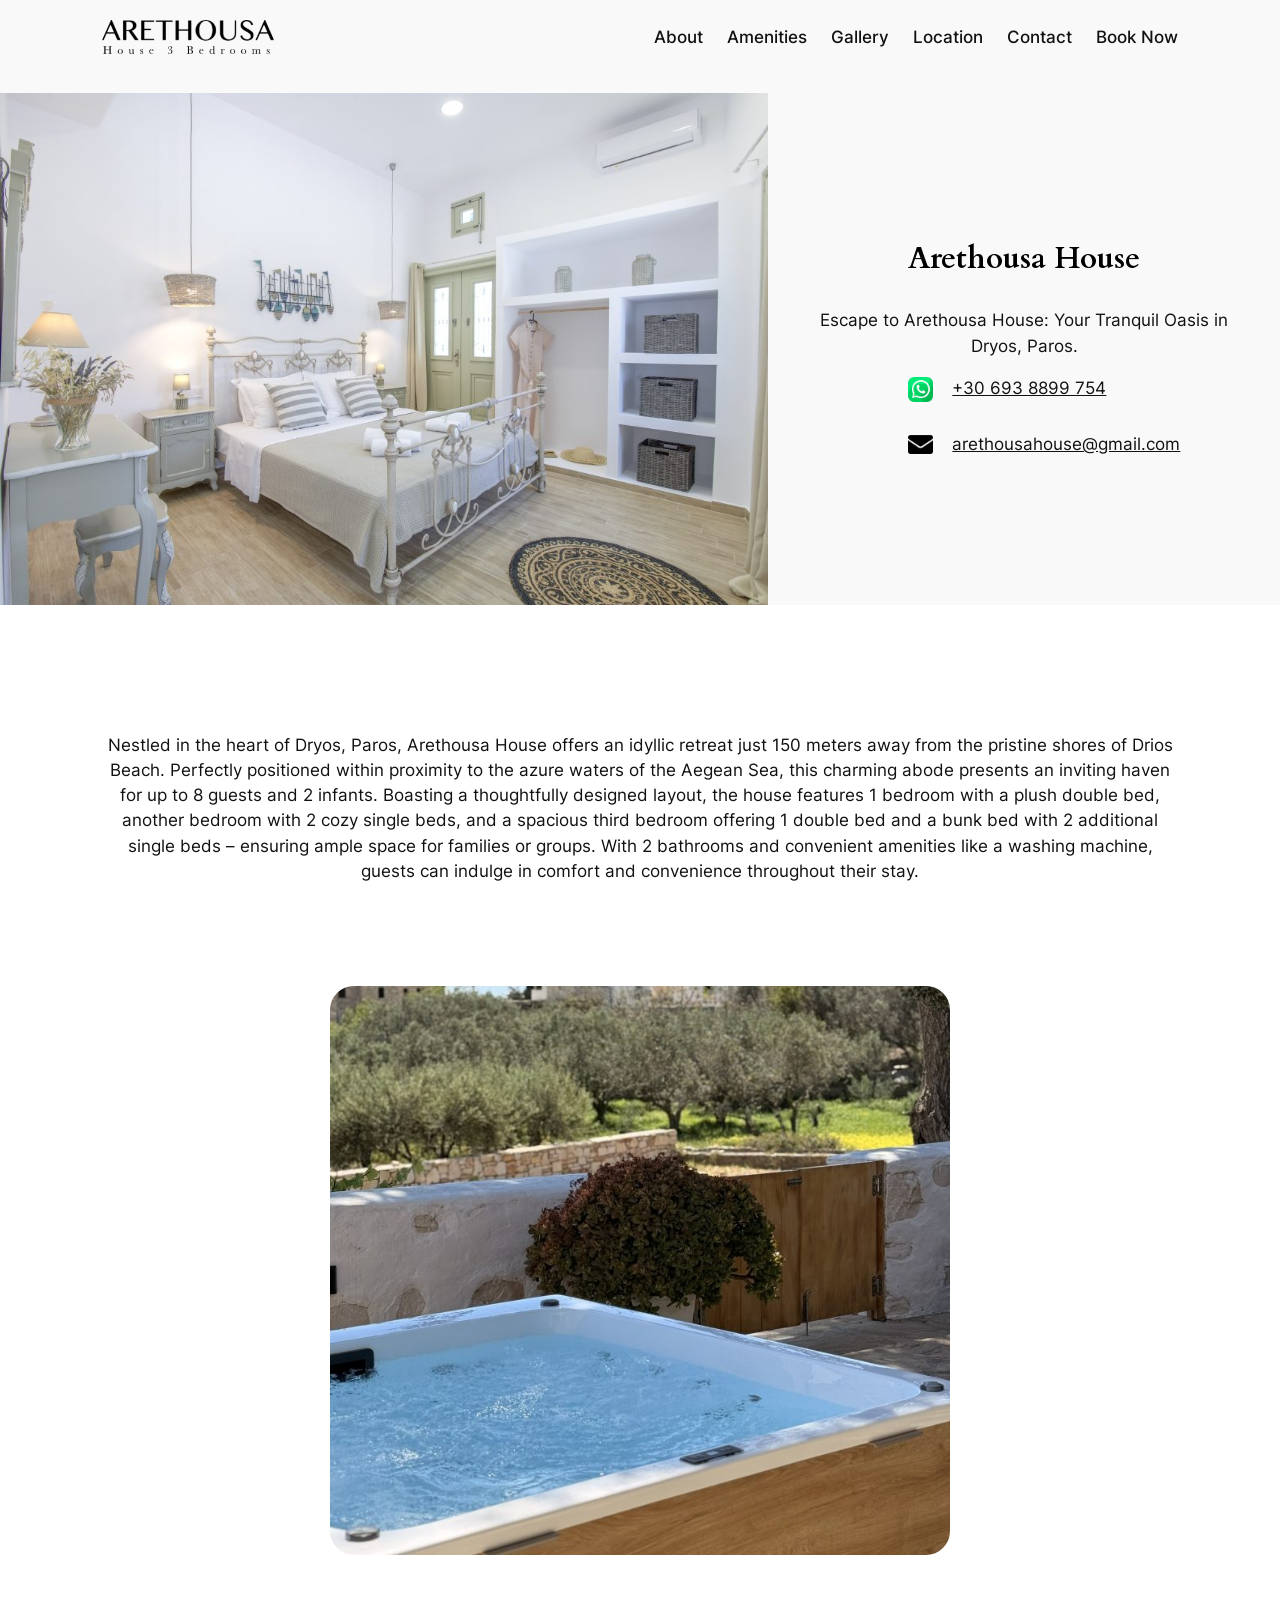
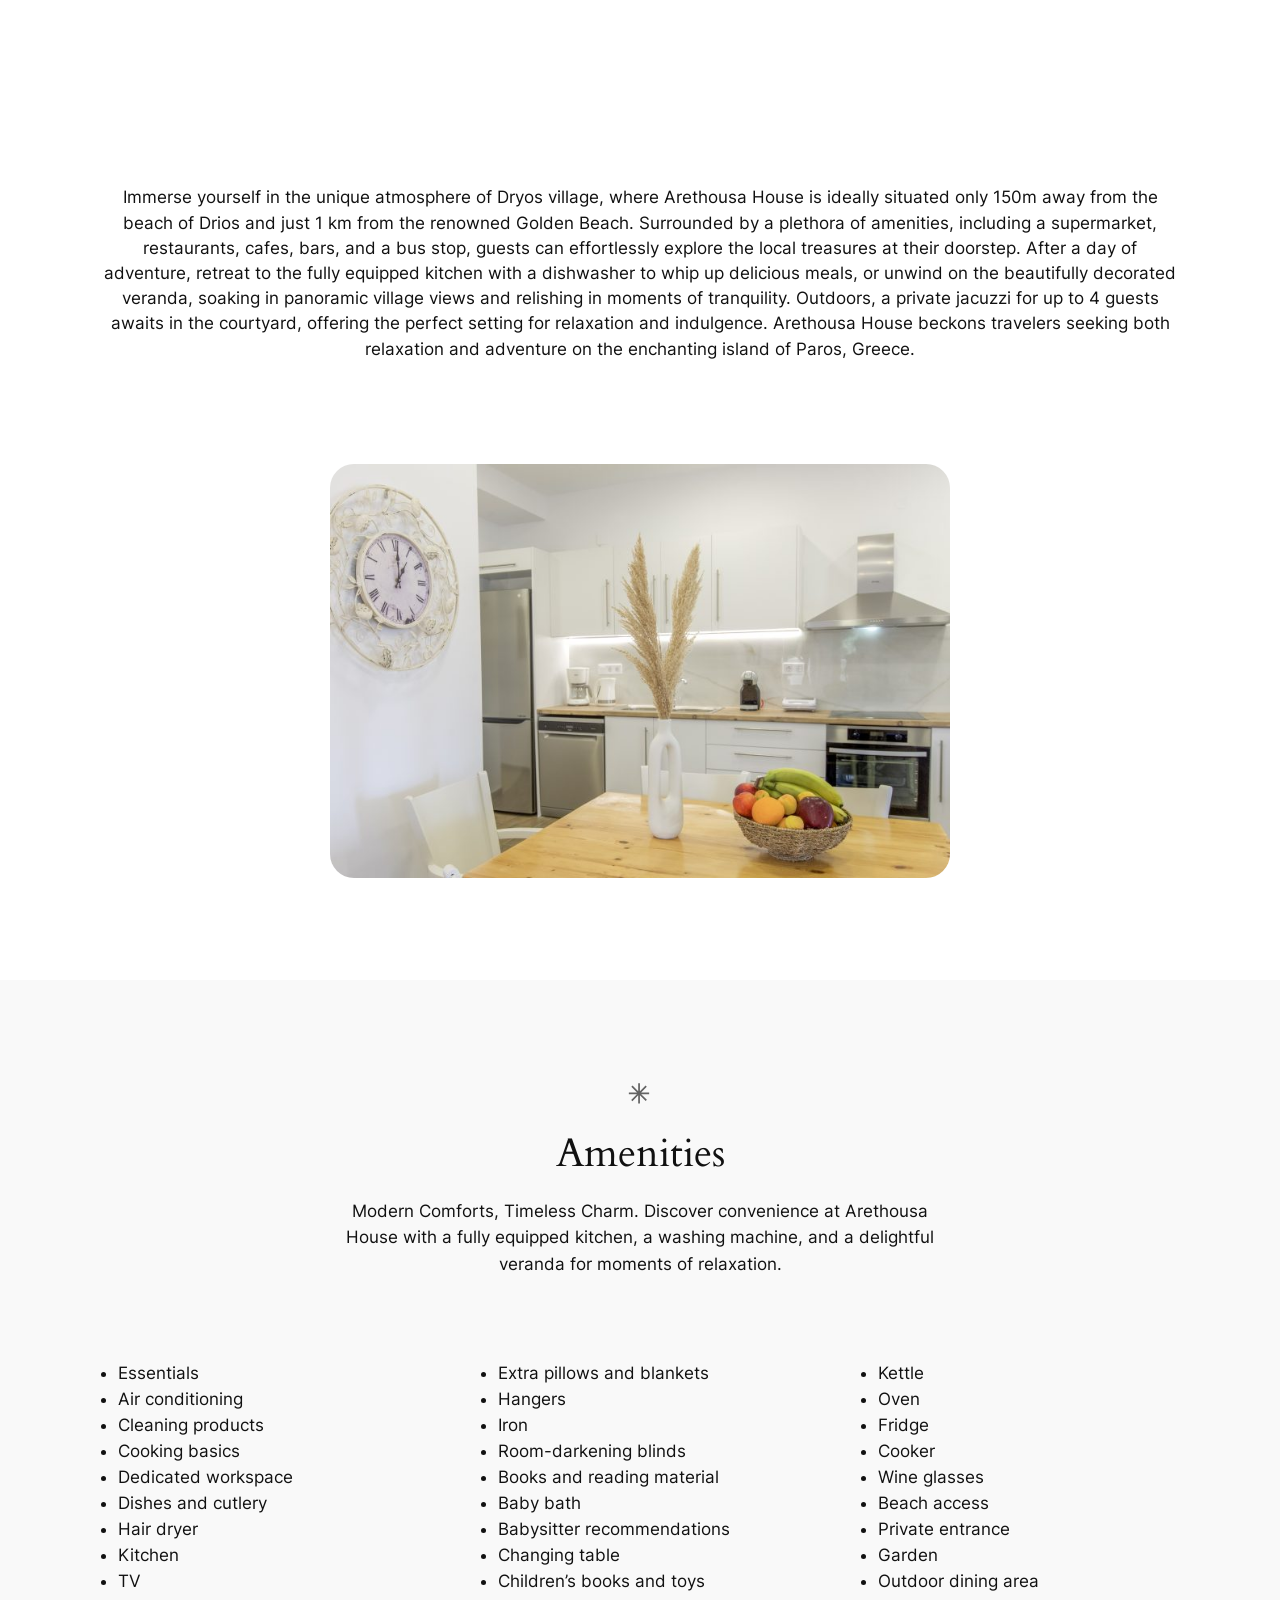
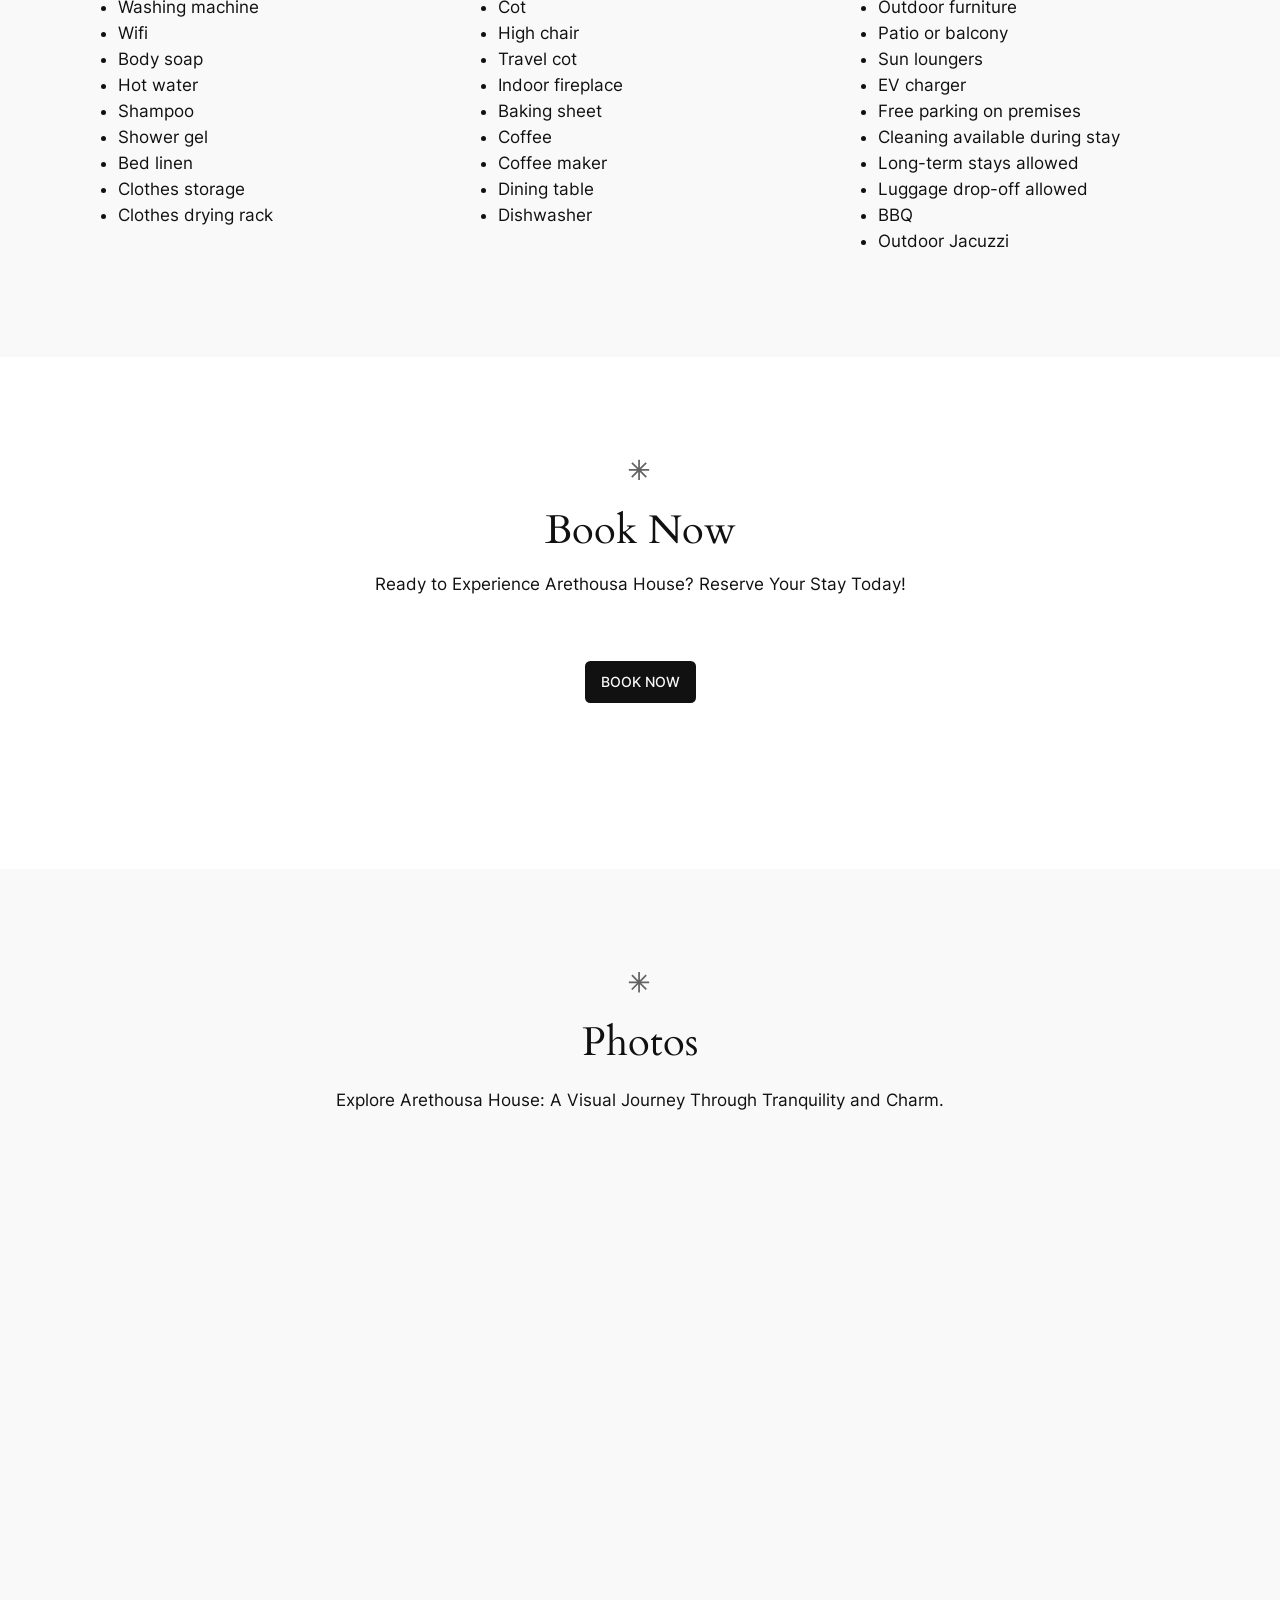
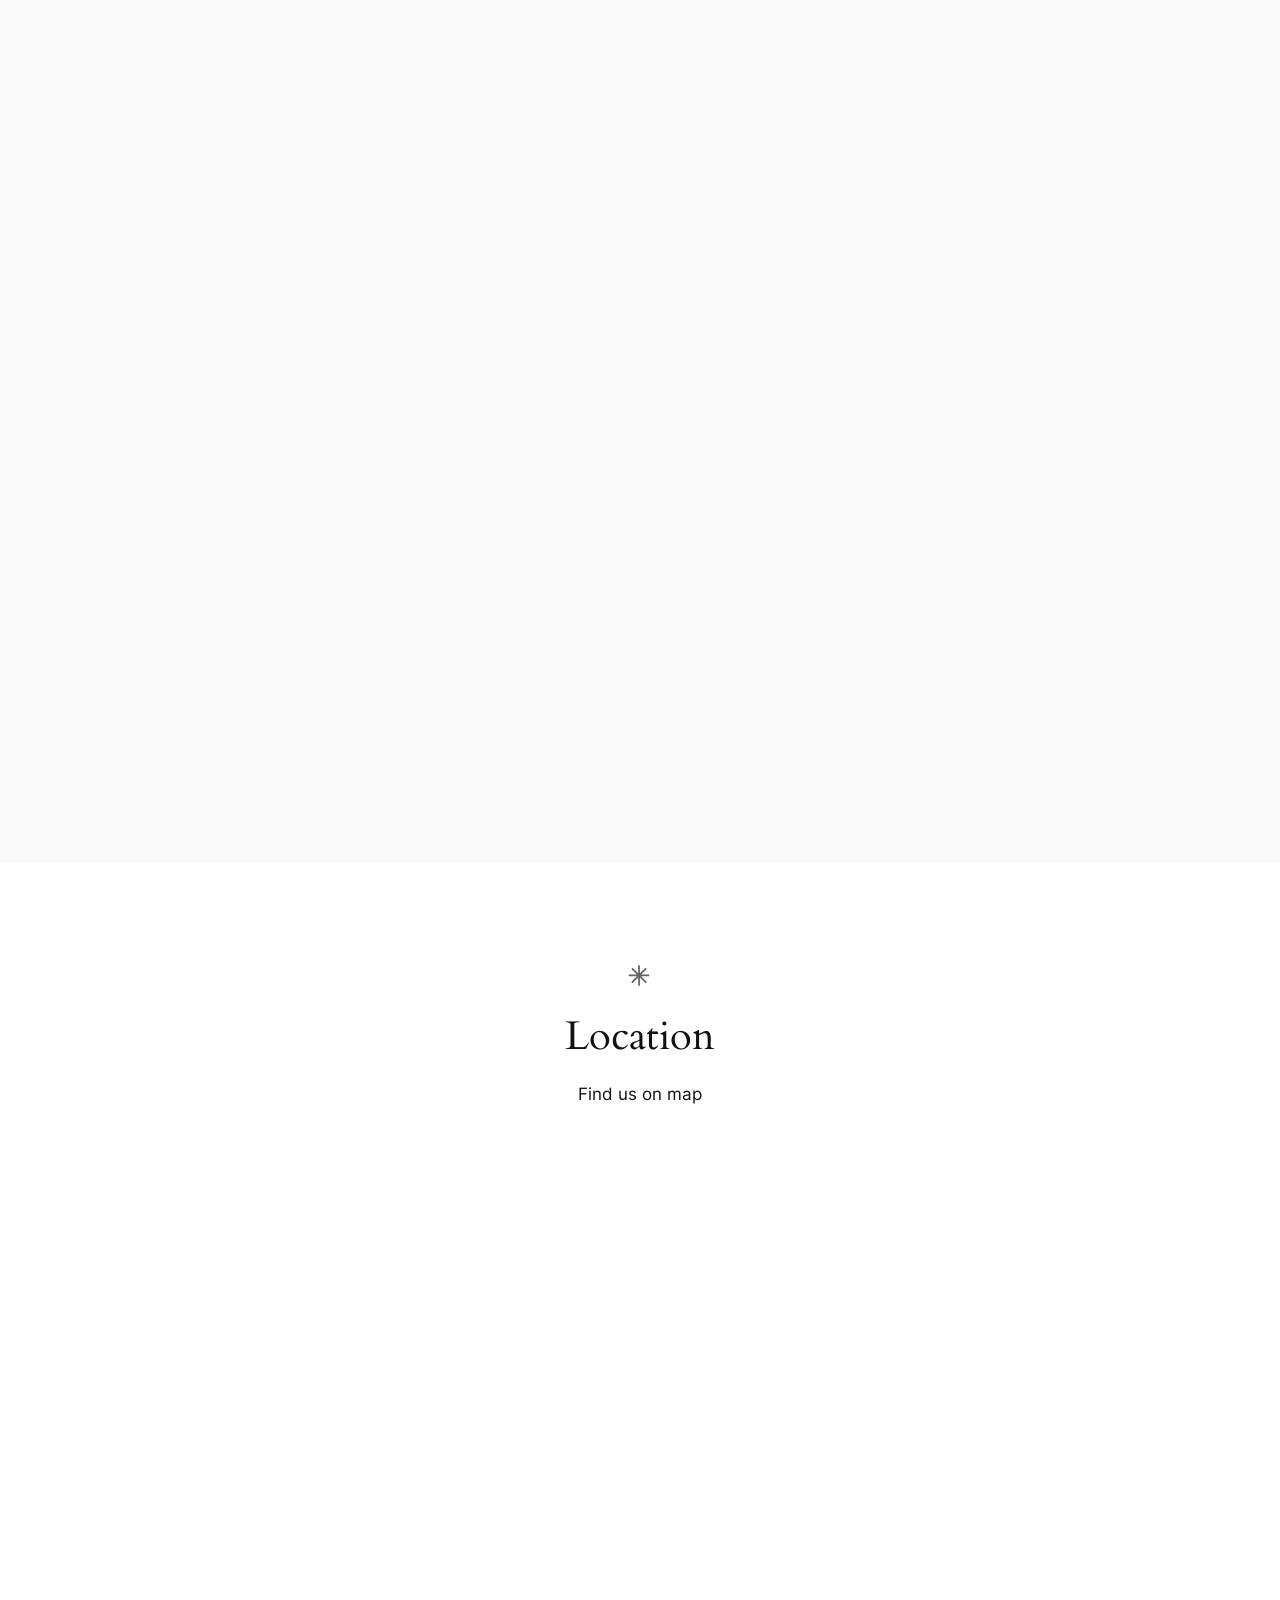
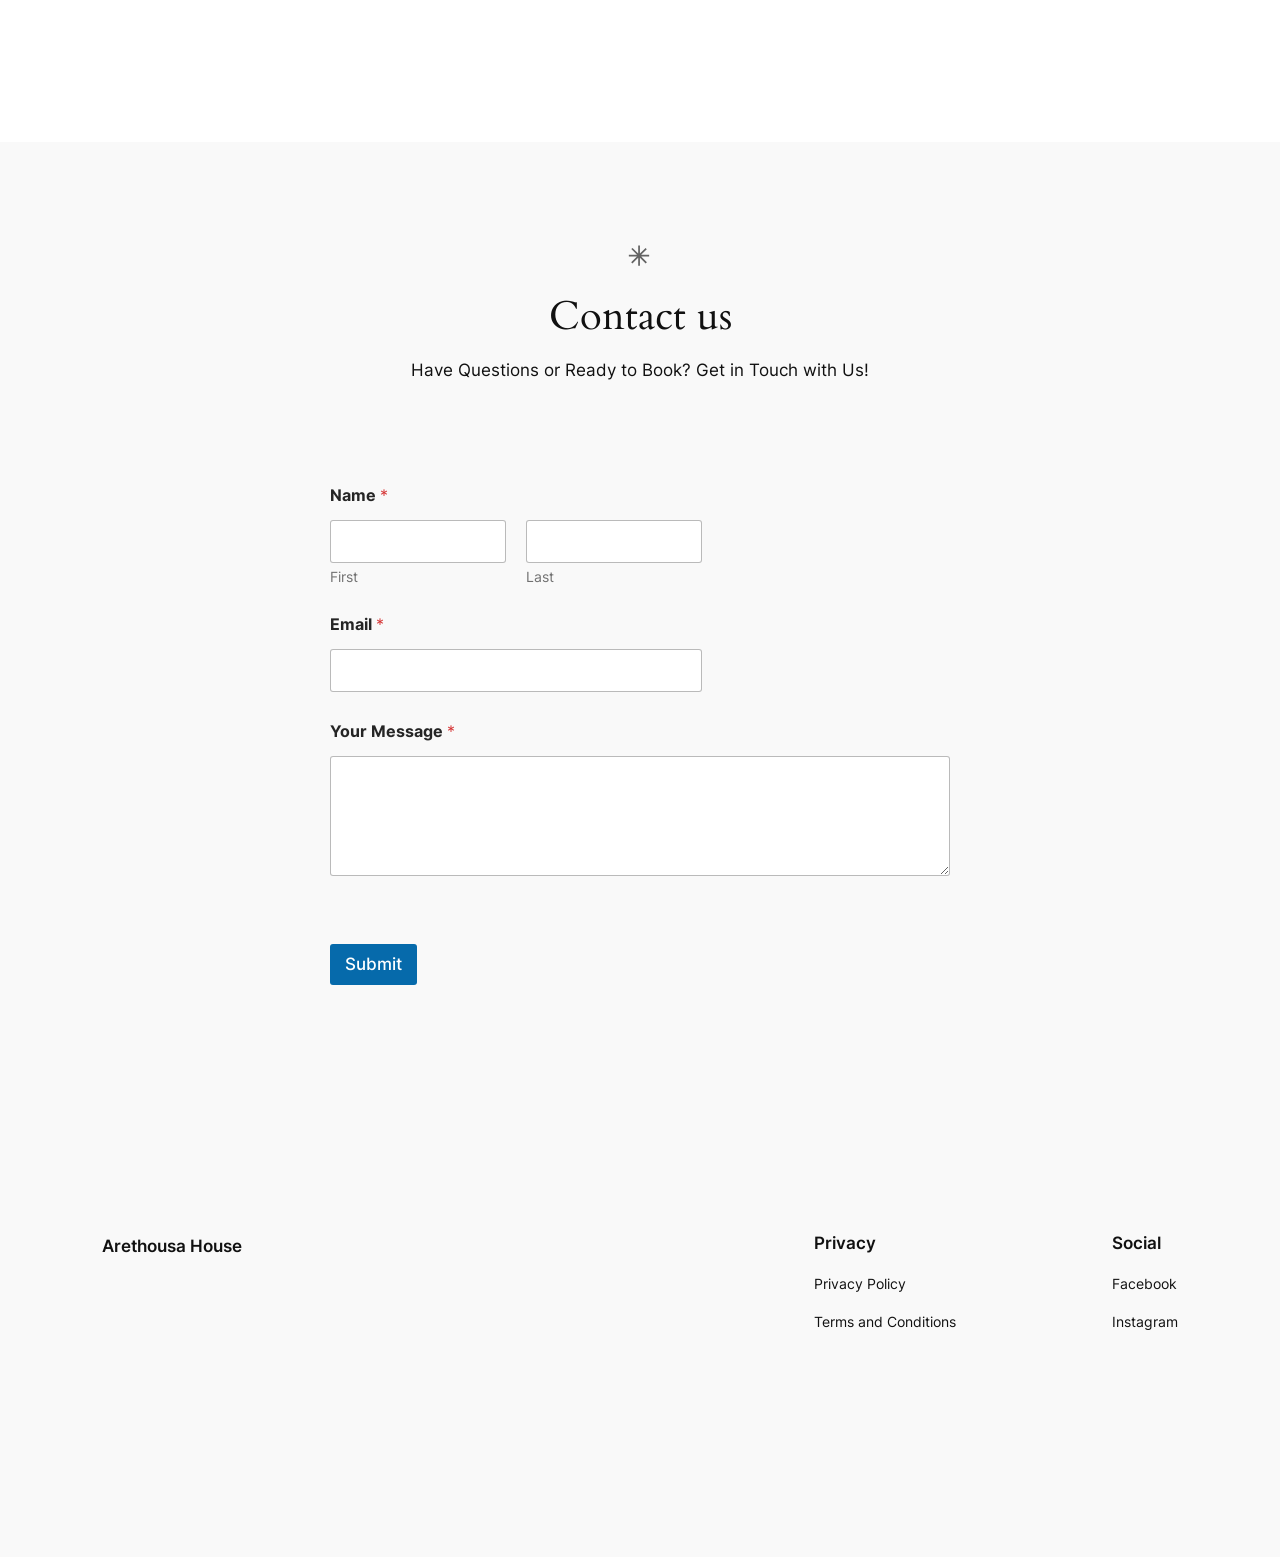
==== index.html @ 92168086 "ok" ====
<!DOCTYPE html>
<html lang="en-US">
<head>
	<meta charset="UTF-8" />
	<meta name="viewport" content="width=device-width, initial-scale=1" />
<meta name='robots' content='max-image-preview:large' />
<title>Arethousa House</title>
<link rel='dns-prefetch' href='https://maps.google.com' />
<style id="wp-img-auto-sizes-contain-inline-css">img:is([sizes=auto i],[sizes^="auto," i]){contain-intrinsic-size:3000px 1500px}

</style>
<link rel='stylesheet' id='twb-open-sans-css' href='https://fonts.googleapis.com/css?family=Open+Sans:300,400,500,600,700,800&amp;display=swap' media='all' />
<link rel='stylesheet' id='twbbwg-global-css' href='wp-content/plugins/photo-gallery/booster/assets/css/global.css' media='all' />
<style id="wp-block-site-logo-inline-css">.wp-block-site-logo{box-sizing:border-box;line-height:0}.wp-block-site-logo a{display:inline-block;line-height:0}.wp-block-site-logo.is-default-size img{height:auto;width:120px}.wp-block-site-logo img{height:auto;max-width:100%}.wp-block-site-logo a,.wp-block-site-logo img{border-radius:inherit}.wp-block-site-logo.aligncenter{margin-left:auto;margin-right:auto;text-align:center}:root :where(.wp-block-site-logo.is-style-rounded){border-radius:9999px}

</style>
<style id="wp-block-group-inline-css">.wp-block-group{box-sizing:border-box}:where(.wp-block-group.wp-block-group-is-layout-constrained){position:relative}

</style>
<style id="wp-block-navigation-link-inline-css">.wp-block-navigation .wp-block-navigation-item__label{overflow-wrap:break-word}.wp-block-navigation .wp-block-navigation-item__description{display:none}.link-ui-tools{outline:1px solid #f0f0f0;padding:8px}.link-ui-block-inserter{padding-top:8px}.link-ui-block-inserter__back{margin-left:8px;text-transform:uppercase}

				.is-style-arrow-link .wp-block-navigation-item__label:after {
					content: "\2197";
					padding-inline-start: 0.25rem;
					vertical-align: middle;
					text-decoration: none;
					display: inline-block;
				}

</style>
<link rel='stylesheet' id='wp-block-navigation-css' href='wp-includes/blocks/navigation/style.min.css' media='all' />
<style id="wp-block-post-title-inline-css">.wp-block-post-title{box-sizing:border-box;word-break:break-word}.wp-block-post-title :where(a){display:inline-block;font-family:inherit;font-size:inherit;font-style:inherit;font-weight:inherit;letter-spacing:inherit;line-height:inherit;text-decoration:inherit}

</style>
<style id="wp-block-heading-inline-css">h1:where(.wp-block-heading).has-background,h2:where(.wp-block-heading).has-background,h3:where(.wp-block-heading).has-background,h4:where(.wp-block-heading).has-background,h5:where(.wp-block-heading).has-background,h6:where(.wp-block-heading).has-background{padding:1.25em 2.375em}h1.has-text-align-left[style*=writing-mode]:where([style*=vertical-lr]),h1.has-text-align-right[style*=writing-mode]:where([style*=vertical-rl]),h2.has-text-align-left[style*=writing-mode]:where([style*=vertical-lr]),h2.has-text-align-right[style*=writing-mode]:where([style*=vertical-rl]),h3.has-text-align-left[style*=writing-mode]:where([style*=vertical-lr]),h3.has-text-align-right[style*=writing-mode]:where([style*=vertical-rl]),h4.has-text-align-left[style*=writing-mode]:where([style*=vertical-lr]),h4.has-text-align-right[style*=writing-mode]:where([style*=vertical-rl]),h5.has-text-align-left[style*=writing-mode]:where([style*=vertical-lr]),h5.has-text-align-right[style*=writing-mode]:where([style*=vertical-rl]),h6.has-text-align-left[style*=writing-mode]:where([style*=vertical-lr]),h6.has-text-align-right[style*=writing-mode]:where([style*=vertical-rl]){rotate:180deg}

				.is-style-asterisk:before {
					content: '';
					width: 1.5rem;
					height: 3rem;
					background: var(--wp--preset--color--contrast-2, currentColor);
					clip-path: path('M11.93.684v8.039l5.633-5.633 1.216 1.23-5.66 5.66h8.04v1.737H13.2l5.701 5.701-1.23 1.23-5.742-5.742V21h-1.737v-8.094l-5.77 5.77-1.23-1.217 5.743-5.742H.842V9.98h8.162l-5.701-5.7 1.23-1.231 5.66 5.66V.684h1.737Z');
					display: block;
				}

				/* Hide the asterisk if the heading has no content, to avoid using empty headings to display the asterisk only, which is an A11Y issue */
				.is-style-asterisk:empty:before {
					content: none;
				}

				.is-style-asterisk:-moz-only-whitespace:before {
					content: none;
				}

				.is-style-asterisk.has-text-align-center:before {
					margin: 0 auto;
				}

				.is-style-asterisk.has-text-align-right:before {
					margin-left: auto;
				}

				.rtl .is-style-asterisk.has-text-align-left:before {
					margin-right: auto;
				}

</style>
<style id="wp-block-paragraph-inline-css">.is-small-text{font-size:.875em}.is-regular-text{font-size:1em}.is-large-text{font-size:2.25em}.is-larger-text{font-size:3em}.has-drop-cap:not(:focus):first-letter{float:left;font-size:8.4em;font-style:normal;font-weight:100;line-height:.68;margin:.05em .1em 0 0;text-transform:uppercase}body.rtl .has-drop-cap:not(:focus):first-letter{float:none;margin-left:.1em}p.has-drop-cap.has-background{overflow:hidden}:root :where(p.has-background){padding:1.25em 2.375em}:where(p.has-text-color:not(.has-link-color)) a{color:inherit}p.has-text-align-left[style*="writing-mode:vertical-lr"],p.has-text-align-right[style*="writing-mode:vertical-rl"]{rotate:180deg}

</style>
<style id="wp-block-spacer-inline-css">.wp-block-spacer{clear:both}

</style>
<style id="wp-block-image-inline-css">.wp-block-image>a,.wp-block-image>figure>a{display:inline-block}.wp-block-image img{box-sizing:border-box;height:auto;max-width:100%;vertical-align:bottom}@media not (prefers-reduced-motion){.wp-block-image img.hide{visibility:hidden}.wp-block-image img.show{animation:show-content-image .4s}}.wp-block-image[style*=border-radius] img,.wp-block-image[style*=border-radius]>a{border-radius:inherit}.wp-block-image.has-custom-border img{box-sizing:border-box}.wp-block-image.aligncenter{text-align:center}.wp-block-image.alignfull>a,.wp-block-image.alignwide>a{width:100%}.wp-block-image.alignfull img,.wp-block-image.alignwide img{height:auto;width:100%}.wp-block-image .aligncenter,.wp-block-image .alignleft,.wp-block-image .alignright,.wp-block-image.aligncenter,.wp-block-image.alignleft,.wp-block-image.alignright{display:table}.wp-block-image .aligncenter>figcaption,.wp-block-image .alignleft>figcaption,.wp-block-image .alignright>figcaption,.wp-block-image.aligncenter>figcaption,.wp-block-image.alignleft>figcaption,.wp-block-image.alignright>figcaption{caption-side:bottom;display:table-caption}.wp-block-image .alignleft{float:left;margin:.5em 1em .5em 0}.wp-block-image .alignright{float:right;margin:.5em 0 .5em 1em}.wp-block-image .aligncenter{margin-left:auto;margin-right:auto}.wp-block-image :where(figcaption){margin-bottom:1em;margin-top:.5em}.wp-block-image.is-style-circle-mask img{border-radius:9999px}@supports ((-webkit-mask-image:none) or (mask-image:none)) or (-webkit-mask-image:none){.wp-block-image.is-style-circle-mask img{border-radius:0;-webkit-mask-image:url('data:image/svg+xml;utf8,<svg viewBox="0 0 100 100" xmlns="http://www.w3.org/2000/svg"><circle cx="50" cy="50" r="50"/></svg>');mask-image:url('data:image/svg+xml;utf8,<svg viewBox="0 0 100 100" xmlns="http://www.w3.org/2000/svg"><circle cx="50" cy="50" r="50"/></svg>');mask-mode:alpha;-webkit-mask-position:center;mask-position:center;-webkit-mask-repeat:no-repeat;mask-repeat:no-repeat;-webkit-mask-size:contain;mask-size:contain}}:root :where(.wp-block-image.is-style-rounded img,.wp-block-image .is-style-rounded img){border-radius:9999px}.wp-block-image figure{margin:0}.wp-lightbox-container{display:flex;flex-direction:column;position:relative}.wp-lightbox-container img{cursor:zoom-in}.wp-lightbox-container img:hover+button{opacity:1}.wp-lightbox-container button{align-items:center;backdrop-filter:blur(16px) saturate(180%);background-color:rgba(90,90,90,.25);border:none;border-radius:4px;cursor:zoom-in;display:flex;height:20px;justify-content:center;opacity:0;padding:0;position:absolute;right:16px;text-align:center;top:16px;width:20px;z-index:100}@media not (prefers-reduced-motion){.wp-lightbox-container button{transition:opacity .2s ease}}.wp-lightbox-container button:focus-visible{outline:3px auto rgba(90,90,90,.25);outline:3px auto -webkit-focus-ring-color;outline-offset:3px}.wp-lightbox-container button:hover{cursor:pointer;opacity:1}.wp-lightbox-container button:focus{opacity:1}.wp-lightbox-container button:focus,.wp-lightbox-container button:hover,.wp-lightbox-container button:not(:hover):not(:active):not(.has-background){background-color:rgba(90,90,90,.25);border:none}.wp-lightbox-overlay{box-sizing:border-box;cursor:zoom-out;height:100vh;left:0;overflow:hidden;position:fixed;top:0;visibility:hidden;width:100%;z-index:100000}.wp-lightbox-overlay .wp-lightbox-close-button{align-items:center;cursor:pointer;display:flex;font-family:inherit;gap:8px;justify-content:center;line-height:1;min-height:40px;min-width:40px;padding:0 4px;position:absolute;right:calc(env(safe-area-inset-right) + 16px);top:calc(env(safe-area-inset-top) + 16px);z-index:5000000}.wp-lightbox-overlay .wp-lightbox-close-button:focus,.wp-lightbox-overlay .wp-lightbox-close-button:hover,.wp-lightbox-overlay .wp-lightbox-close-button:not(:hover):not(:active):not(.has-background){background:none;border:none}.wp-lightbox-overlay .wp-lightbox-close-button:has(.wp-lightbox-close-text:not([hidden])) .wp-lightbox-close-icon svg{height:1em;width:1em}.wp-lightbox-overlay .wp-lightbox-close-icon svg{display:block}.wp-lightbox-overlay .wp-lightbox-navigation-button-next,.wp-lightbox-overlay .wp-lightbox-navigation-button-prev{align-items:center;bottom:16px;cursor:pointer;display:flex;font-family:inherit;gap:4px;justify-content:center;line-height:1;min-height:40px;min-width:40px;padding:0 8px;position:absolute;z-index:2000002}.wp-lightbox-overlay .wp-lightbox-navigation-button-next[hidden],.wp-lightbox-overlay .wp-lightbox-navigation-button-prev[hidden]{display:none}@media (min-width:960px){.wp-lightbox-overlay .wp-lightbox-navigation-button-next,.wp-lightbox-overlay .wp-lightbox-navigation-button-prev{bottom:50%;transform:translateY(-50%)}}.wp-lightbox-overlay .wp-lightbox-navigation-button-next:focus,.wp-lightbox-overlay .wp-lightbox-navigation-button-next:hover,.wp-lightbox-overlay .wp-lightbox-navigation-button-next:not(:hover):not(:active):not(.has-background),.wp-lightbox-overlay .wp-lightbox-navigation-button-prev:focus,.wp-lightbox-overlay .wp-lightbox-navigation-button-prev:hover,.wp-lightbox-overlay .wp-lightbox-navigation-button-prev:not(:hover):not(:active):not(.has-background){background:none;border:none;padding:0 8px}.wp-lightbox-overlay .wp-lightbox-navigation-button-next:has(.wp-lightbox-navigation-text:not([hidden])) .wp-lightbox-navigation-icon svg,.wp-lightbox-overlay .wp-lightbox-navigation-button-prev:has(.wp-lightbox-navigation-text:not([hidden])) .wp-lightbox-navigation-icon svg{display:block;height:1.5em;width:1.5em}.wp-lightbox-overlay .wp-lightbox-navigation-button-prev{left:calc(env(safe-area-inset-left) + 16px)}.wp-lightbox-overlay .wp-lightbox-navigation-button-next{right:calc(env(safe-area-inset-right) + 16px)}.wp-lightbox-overlay .wp-lightbox-navigation-icon svg{vertical-align:middle}.wp-lightbox-overlay .lightbox-image-container{height:var(--wp--lightbox-container-height);left:50%;overflow:hidden;position:absolute;top:50%;transform:translate(-50%,-50%);transform-origin:top left;width:var(--wp--lightbox-container-width);z-index:2000001}.wp-lightbox-overlay .wp-block-image{align-items:center;box-sizing:border-box;display:flex;height:100%;justify-content:center;margin:0;position:relative;transform-origin:0 0;width:100%;z-index:3000000}.wp-lightbox-overlay .wp-block-image img{height:var(--wp--lightbox-image-height);min-height:var(--wp--lightbox-image-height);min-width:var(--wp--lightbox-image-width);width:var(--wp--lightbox-image-width)}.wp-lightbox-overlay .wp-block-image figcaption{display:none}.wp-lightbox-overlay button{background:none;border:none}.wp-lightbox-overlay .scrim{background-color:#fff;height:100%;opacity:.9;position:absolute;width:100%;z-index:2000000}.wp-lightbox-overlay.active{visibility:visible}@media not (prefers-reduced-motion){.wp-lightbox-overlay.active{animation:turn-on-visibility .25s both}.wp-lightbox-overlay.active img{animation:turn-on-visibility .35s both}.wp-lightbox-overlay.show-closing-animation:not(.active){animation:turn-off-visibility .35s both}.wp-lightbox-overlay.show-closing-animation:not(.active) img{animation:turn-off-visibility .25s both}.wp-lightbox-overlay.zoom.active{animation:none;opacity:1;visibility:visible}.wp-lightbox-overlay.zoom.active .lightbox-image-container{animation:lightbox-zoom-in .4s}.wp-lightbox-overlay.zoom.active .lightbox-image-container img{animation:none}.wp-lightbox-overlay.zoom.active .scrim{animation:turn-on-visibility .4s forwards}.wp-lightbox-overlay.zoom.show-closing-animation:not(.active){animation:none}.wp-lightbox-overlay.zoom.show-closing-animation:not(.active) .lightbox-image-container{animation:lightbox-zoom-out .4s}.wp-lightbox-overlay.zoom.show-closing-animation:not(.active) .lightbox-image-container img{animation:none}.wp-lightbox-overlay.zoom.show-closing-animation:not(.active) .scrim{animation:turn-off-visibility .4s forwards}}@keyframes show-content-image{0%{visibility:hidden}99%{visibility:hidden}to{visibility:visible}}@keyframes turn-on-visibility{0%{opacity:0}to{opacity:1}}@keyframes turn-off-visibility{0%{opacity:1;visibility:visible}99%{opacity:0;visibility:visible}to{opacity:0;visibility:hidden}}@keyframes lightbox-zoom-in{0%{transform:translate(calc((-100vw + var(--wp--lightbox-scrollbar-width))/2 + var(--wp--lightbox-initial-left-position)),calc(-50vh + var(--wp--lightbox-initial-top-position))) scale(var(--wp--lightbox-scale))}to{transform:translate(-50%,-50%) scale(1)}}@keyframes lightbox-zoom-out{0%{transform:translate(-50%,-50%) scale(1);visibility:visible}99%{visibility:visible}to{transform:translate(calc((-100vw + var(--wp--lightbox-scrollbar-width))/2 + var(--wp--lightbox-initial-left-position)),calc(-50vh + var(--wp--lightbox-initial-top-position))) scale(var(--wp--lightbox-scale));visibility:hidden}}

</style>
<style id="wp-block-columns-inline-css">.wp-block-columns{box-sizing:border-box;display:flex;flex-wrap:wrap!important}@media (min-width:782px){.wp-block-columns{flex-wrap:nowrap!important}}.wp-block-columns{align-items:normal!important}.wp-block-columns.are-vertically-aligned-top{align-items:flex-start}.wp-block-columns.are-vertically-aligned-center{align-items:center}.wp-block-columns.are-vertically-aligned-bottom{align-items:flex-end}@media (max-width:781px){.wp-block-columns:not(.is-not-stacked-on-mobile)>.wp-block-column{flex-basis:100%!important}}@media (min-width:782px){.wp-block-columns:not(.is-not-stacked-on-mobile)>.wp-block-column{flex-basis:0;flex-grow:1}.wp-block-columns:not(.is-not-stacked-on-mobile)>.wp-block-column[style*=flex-basis]{flex-grow:0}}.wp-block-columns.is-not-stacked-on-mobile{flex-wrap:nowrap!important}.wp-block-columns.is-not-stacked-on-mobile>.wp-block-column{flex-basis:0;flex-grow:1}.wp-block-columns.is-not-stacked-on-mobile>.wp-block-column[style*=flex-basis]{flex-grow:0}:where(.wp-block-columns){margin-bottom:1.75em}:where(.wp-block-columns.has-background){padding:1.25em 2.375em}.wp-block-column{flex-grow:1;min-width:0;overflow-wrap:break-word;word-break:break-word}.wp-block-column.is-vertically-aligned-top{align-self:flex-start}.wp-block-column.is-vertically-aligned-center{align-self:center}.wp-block-column.is-vertically-aligned-bottom{align-self:flex-end}.wp-block-column.is-vertically-aligned-stretch{align-self:stretch}.wp-block-column.is-vertically-aligned-bottom,.wp-block-column.is-vertically-aligned-center,.wp-block-column.is-vertically-aligned-top{width:100%}

</style>
<style id="wp-block-media-text-inline-css">.wp-block-media-text{box-sizing:border-box;direction:ltr;display:grid;grid-template-columns:50% 1fr;grid-template-rows:auto}.wp-block-media-text.has-media-on-the-right{grid-template-columns:1fr 50%}.wp-block-media-text.is-vertically-aligned-top>.wp-block-media-text__content,.wp-block-media-text.is-vertically-aligned-top>.wp-block-media-text__media{align-self:start}.wp-block-media-text.is-vertically-aligned-center>.wp-block-media-text__content,.wp-block-media-text.is-vertically-aligned-center>.wp-block-media-text__media,.wp-block-media-text>.wp-block-media-text__content,.wp-block-media-text>.wp-block-media-text__media{align-self:center}.wp-block-media-text.is-vertically-aligned-bottom>.wp-block-media-text__content,.wp-block-media-text.is-vertically-aligned-bottom>.wp-block-media-text__media{align-self:end}.wp-block-media-text>.wp-block-media-text__media{grid-column:1;grid-row:1;margin:0}.wp-block-media-text>.wp-block-media-text__content{direction:ltr;grid-column:2;grid-row:1;padding:0 8%;word-break:break-word}.wp-block-media-text.has-media-on-the-right>.wp-block-media-text__media{grid-column:2;grid-row:1}.wp-block-media-text.has-media-on-the-right>.wp-block-media-text__content{grid-column:1;grid-row:1}.wp-block-media-text__media a{display:block}.wp-block-media-text__media img,.wp-block-media-text__media video{height:auto;max-width:unset;vertical-align:middle;width:100%}.wp-block-media-text.is-image-fill>.wp-block-media-text__media{background-size:cover;height:100%;min-height:250px}.wp-block-media-text.is-image-fill>.wp-block-media-text__media>a{display:block;height:100%}.wp-block-media-text.is-image-fill>.wp-block-media-text__media img{clip:rect(0,0,0,0);border:0;height:1px;margin:-1px;overflow:hidden;padding:0;position:absolute;width:1px}.wp-block-media-text.is-image-fill-element>.wp-block-media-text__media{height:100%;min-height:250px;position:relative}.wp-block-media-text.is-image-fill-element>.wp-block-media-text__media>a{display:block;height:100%}.wp-block-media-text.is-image-fill-element>.wp-block-media-text__media img{height:100%;-o-object-fit:cover;object-fit:cover;position:absolute;width:100%}@media (max-width:600px){.wp-block-media-text.is-stacked-on-mobile{grid-template-columns:100%!important}.wp-block-media-text.is-stacked-on-mobile>.wp-block-media-text__media{grid-column:1;grid-row:1}.wp-block-media-text.is-stacked-on-mobile>.wp-block-media-text__content{grid-column:1;grid-row:2}}

</style>
<style id="wp-block-list-inline-css">ol,ul{box-sizing:border-box}:root :where(.wp-block-list.has-background){padding:1.25em 2.375em}

				ul.is-style-checkmark-list {
					list-style-type: "\2713";
				}

				ul.is-style-checkmark-list li {
					padding-inline-start: 1ch;
				}

</style>
<style id="wp-block-button-inline-css">.wp-block-button__link{align-content:center;box-sizing:border-box;cursor:pointer;display:inline-block;height:100%;text-align:center;word-break:break-word}.wp-block-button__link.aligncenter{text-align:center}.wp-block-button__link.alignright{text-align:right}:where(.wp-block-button__link){border-radius:9999px;box-shadow:none;padding:calc(.667em + 2px) calc(1.333em + 2px);text-decoration:none}.wp-block-button[style*=text-decoration] .wp-block-button__link{text-decoration:inherit}.wp-block-buttons>.wp-block-button.has-custom-width{max-width:none}.wp-block-buttons>.wp-block-button.has-custom-width .wp-block-button__link{width:100%}.wp-block-buttons>.wp-block-button.has-custom-font-size .wp-block-button__link{font-size:inherit}.wp-block-buttons>.wp-block-button[class*=wp-block-button__width]{width:calc(var(--wp--block-button--width)*1% - var(--wp--style--block-gap, .5em)*(1 - var(--wp--block-button--width)/100))}.wp-block-buttons>.wp-block-button.wp-block-button__width-25{width:calc(25% - var(--wp--style--block-gap, .5em)*.75)}.wp-block-buttons>.wp-block-button.wp-block-button__width-50{width:calc(50% - var(--wp--style--block-gap, .5em)*.5)}.wp-block-buttons>.wp-block-button.wp-block-button__width-75{width:calc(75% - var(--wp--style--block-gap, .5em)*.25)}.wp-block-buttons>.wp-block-button.wp-block-button__width-100{flex-basis:100%;width:100%}.wp-block-buttons.is-vertical>.wp-block-button[class*=wp-block-button__width]{width:calc(var(--wp--block-button--width)*1%)}.wp-block-buttons.is-vertical>.wp-block-button.wp-block-button__width-25{width:25%}.wp-block-buttons.is-vertical>.wp-block-button.wp-block-button__width-50{width:50%}.wp-block-buttons.is-vertical>.wp-block-button.wp-block-button__width-75{width:75%}.wp-block-button.is-style-squared,.wp-block-button__link.wp-block-button.is-style-squared{border-radius:0}.wp-block-button.no-border-radius,.wp-block-button__link.no-border-radius{border-radius:0!important}:root :where(.wp-block-button .wp-block-button__link.is-style-outline),:root :where(.wp-block-button.is-style-outline>.wp-block-button__link){border:2px solid;padding:.667em 1.333em}:root :where(.wp-block-button .wp-block-button__link.is-style-outline:not(.has-text-color)),:root :where(.wp-block-button.is-style-outline>.wp-block-button__link:not(.has-text-color)){color:currentColor}:root :where(.wp-block-button .wp-block-button__link.is-style-outline:not(.has-background)),:root :where(.wp-block-button.is-style-outline>.wp-block-button__link:not(.has-background)){background-color:transparent;background-image:none}

</style>
<style id="twentytwentyfour-button-style-outline-inline-css">.wp-block-button.is-style-outline
	> .wp-block-button__link:not(.has-text-color, .has-background):hover {
	background-color: var(--wp--preset--color--contrast-2, var(--wp--preset--color--contrast, transparent));
	color: var(--wp--preset--color--base);
	border-color: var(--wp--preset--color--contrast-2, var(--wp--preset--color--contrast, currentColor));
}


</style>
<style id="wp-block-buttons-inline-css">.wp-block-buttons{box-sizing:border-box}.wp-block-buttons.is-vertical{flex-direction:column}.wp-block-buttons.is-vertical>.wp-block-button:last-child{margin-bottom:0}.wp-block-buttons>.wp-block-button{display:inline-block;margin:0}.wp-block-buttons.is-content-justification-left{justify-content:flex-start}.wp-block-buttons.is-content-justification-left.is-vertical{align-items:flex-start}.wp-block-buttons.is-content-justification-center{justify-content:center}.wp-block-buttons.is-content-justification-center.is-vertical{align-items:center}.wp-block-buttons.is-content-justification-right{justify-content:flex-end}.wp-block-buttons.is-content-justification-right.is-vertical{align-items:flex-end}.wp-block-buttons.is-content-justification-space-between{justify-content:space-between}.wp-block-buttons.aligncenter{text-align:center}.wp-block-buttons:not(.is-content-justification-space-between,.is-content-justification-right,.is-content-justification-left,.is-content-justification-center) .wp-block-button.aligncenter{margin-left:auto;margin-right:auto;width:100%}.wp-block-buttons[style*=text-decoration] .wp-block-button,.wp-block-buttons[style*=text-decoration] .wp-block-button__link{text-decoration:inherit}.wp-block-buttons.has-custom-font-size .wp-block-button__link{font-size:inherit}.wp-block-buttons .wp-block-button__link{width:100%}.wp-block-button.aligncenter{text-align:center}

</style>
<style id="wp-block-post-content-inline-css">.wp-block-post-content{display:flow-root}

</style>
<style id="wp-block-site-title-inline-css">.wp-block-site-title{box-sizing:border-box}.wp-block-site-title :where(a){color:inherit;font-family:inherit;font-size:inherit;font-style:inherit;font-weight:inherit;letter-spacing:inherit;line-height:inherit;text-decoration:inherit}

</style>
<style id="wp-block-library-inline-css">:root{--wp-block-synced-color:#7a00df;--wp-block-synced-color--rgb:122,0,223;--wp-bound-block-color:var(--wp-block-synced-color);--wp-editor-canvas-background:#ddd;--wp-admin-theme-color:#007cba;--wp-admin-theme-color--rgb:0,124,186;--wp-admin-theme-color-darker-10:#006ba1;--wp-admin-theme-color-darker-10--rgb:0,107,160.5;--wp-admin-theme-color-darker-20:#005a87;--wp-admin-theme-color-darker-20--rgb:0,90,135;--wp-admin-border-width-focus:2px}@media (min-resolution:192dpi){:root{--wp-admin-border-width-focus:1.5px}}.wp-element-button{cursor:pointer}:root .has-very-light-gray-background-color{background-color:#eee}:root .has-very-dark-gray-background-color{background-color:#313131}:root .has-very-light-gray-color{color:#eee}:root .has-very-dark-gray-color{color:#313131}:root .has-vivid-green-cyan-to-vivid-cyan-blue-gradient-background{background:linear-gradient(135deg,#00d084,#0693e3)}:root .has-purple-crush-gradient-background{background:linear-gradient(135deg,#34e2e4,#4721fb 50%,#ab1dfe)}:root .has-hazy-dawn-gradient-background{background:linear-gradient(135deg,#faaca8,#dad0ec)}:root .has-subdued-olive-gradient-background{background:linear-gradient(135deg,#fafae1,#67a671)}:root .has-atomic-cream-gradient-background{background:linear-gradient(135deg,#fdd79a,#004a59)}:root .has-nightshade-gradient-background{background:linear-gradient(135deg,#330968,#31cdcf)}:root .has-midnight-gradient-background{background:linear-gradient(135deg,#020381,#2874fc)}:root{--wp--preset--font-size--normal:16px;--wp--preset--font-size--huge:42px}.has-regular-font-size{font-size:1em}.has-larger-font-size{font-size:2.625em}.has-normal-font-size{font-size:var(--wp--preset--font-size--normal)}.has-huge-font-size{font-size:var(--wp--preset--font-size--huge)}:root .has-text-align-center{text-align:center}:root .has-text-align-left{text-align:left}:root .has-text-align-right{text-align:right}.has-fit-text{white-space:nowrap!important}#end-resizable-editor-section{display:none}.aligncenter{clear:both}.items-justified-left{justify-content:flex-start}.items-justified-center{justify-content:center}.items-justified-right{justify-content:flex-end}.items-justified-space-between{justify-content:space-between}.screen-reader-text{word-wrap:normal!important;border:0;clip-path:inset(50%);height:1px;margin:-1px;overflow:hidden;padding:0;position:absolute;width:1px;word-break:normal!important}.screen-reader-text:focus{background-color:#ddd;clip-path:none;color:#444;display:block;font-size:1em;height:auto;left:5px;line-height:normal;padding:15px 23px 14px;text-decoration:none;top:5px;width:auto;z-index:100000}html :where(.has-border-color){border-style:solid}html :where([style^=border-color],[style*=";border-color"],[style*="; border-color"]){border-style:solid}html :where([style^=border-top-color],[style*=";border-top-color"],[style*="; border-top-color"]){border-top-style:solid}html :where([style^=border-right-color],[style*=";border-right-color"],[style*="; border-right-color"]){border-right-style:solid}html :where([style^=border-bottom-color],[style*=";border-bottom-color"],[style*="; border-bottom-color"]){border-bottom-style:solid}html :where([style^=border-left-color],[style*=";border-left-color"],[style*="; border-left-color"]){border-left-style:solid}html :where([style^=border-width],[style*=";border-width"],[style*="; border-width"]){border-style:solid}html :where([style^=border-top-width],[style*=";border-top-width"],[style*="; border-top-width"]){border-top-style:solid}html :where([style^=border-right-width],[style*=";border-right-width"],[style*="; border-right-width"]){border-right-style:solid}html :where([style^=border-bottom-width],[style*=";border-bottom-width"],[style*="; border-bottom-width"]){border-bottom-style:solid}html :where([style^=border-left-width],[style*=";border-left-width"],[style*="; border-left-width"]){border-left-style:solid}html :where(img[class*=wp-image-]){height:auto;max-width:100%}:where(figure){margin:0 0 1em}html :where(.is-position-sticky){--wp-admin--admin-bar--position-offset:var(--wp-admin--admin-bar--height,0px)}@media screen and (max-width:600px){html :where(.is-position-sticky){--wp-admin--admin-bar--position-offset:0px}}

</style>
<style id="global-styles-inline-css">:root{--wp--preset--aspect-ratio--square: 1;--wp--preset--aspect-ratio--4-3: 4/3;--wp--preset--aspect-ratio--3-4: 3/4;--wp--preset--aspect-ratio--3-2: 3/2;--wp--preset--aspect-ratio--2-3: 2/3;--wp--preset--aspect-ratio--16-9: 16/9;--wp--preset--aspect-ratio--9-16: 9/16;--wp--preset--color--black: #000000;--wp--preset--color--cyan-bluish-gray: #abb8c3;--wp--preset--color--white: #ffffff;--wp--preset--color--pale-pink: #f78da7;--wp--preset--color--vivid-red: #cf2e2e;--wp--preset--color--luminous-vivid-orange: #ff6900;--wp--preset--color--luminous-vivid-amber: #fcb900;--wp--preset--color--light-green-cyan: #7bdcb5;--wp--preset--color--vivid-green-cyan: #00d084;--wp--preset--color--pale-cyan-blue: #8ed1fc;--wp--preset--color--vivid-cyan-blue: #0693e3;--wp--preset--color--vivid-purple: #9b51e0;--wp--preset--color--base: #f9f9f9;--wp--preset--color--base-2: #ffffff;--wp--preset--color--contrast: #111111;--wp--preset--color--contrast-2: #636363;--wp--preset--color--contrast-3: #A4A4A4;--wp--preset--color--accent: #cfcabe;--wp--preset--color--accent-2: #c2a990;--wp--preset--color--accent-3: #d8613c;--wp--preset--color--accent-4: #b1c5a4;--wp--preset--color--accent-5: #b5bdbc;--wp--preset--gradient--vivid-cyan-blue-to-vivid-purple: linear-gradient(135deg,rgb(6,147,227) 0%,rgb(155,81,224) 100%);--wp--preset--gradient--light-green-cyan-to-vivid-green-cyan: linear-gradient(135deg,rgb(122,220,180) 0%,rgb(0,208,130) 100%);--wp--preset--gradient--luminous-vivid-amber-to-luminous-vivid-orange: linear-gradient(135deg,rgb(252,185,0) 0%,rgb(255,105,0) 100%);--wp--preset--gradient--luminous-vivid-orange-to-vivid-red: linear-gradient(135deg,rgb(255,105,0) 0%,rgb(207,46,46) 100%);--wp--preset--gradient--very-light-gray-to-cyan-bluish-gray: linear-gradient(135deg,rgb(238,238,238) 0%,rgb(169,184,195) 100%);--wp--preset--gradient--cool-to-warm-spectrum: linear-gradient(135deg,rgb(74,234,220) 0%,rgb(151,120,209) 20%,rgb(207,42,186) 40%,rgb(238,44,130) 60%,rgb(251,105,98) 80%,rgb(254,248,76) 100%);--wp--preset--gradient--blush-light-purple: linear-gradient(135deg,rgb(255,206,236) 0%,rgb(152,150,240) 100%);--wp--preset--gradient--blush-bordeaux: linear-gradient(135deg,rgb(254,205,165) 0%,rgb(254,45,45) 50%,rgb(107,0,62) 100%);--wp--preset--gradient--luminous-dusk: linear-gradient(135deg,rgb(255,203,112) 0%,rgb(199,81,192) 50%,rgb(65,88,208) 100%);--wp--preset--gradient--pale-ocean: linear-gradient(135deg,rgb(255,245,203) 0%,rgb(182,227,212) 50%,rgb(51,167,181) 100%);--wp--preset--gradient--electric-grass: linear-gradient(135deg,rgb(202,248,128) 0%,rgb(113,206,126) 100%);--wp--preset--gradient--midnight: linear-gradient(135deg,rgb(2,3,129) 0%,rgb(40,116,252) 100%);--wp--preset--gradient--gradient-1: linear-gradient(to bottom, #cfcabe 0%, #F9F9F9 100%);--wp--preset--gradient--gradient-2: linear-gradient(to bottom, #C2A990 0%, #F9F9F9 100%);--wp--preset--gradient--gradient-3: linear-gradient(to bottom, #D8613C 0%, #F9F9F9 100%);--wp--preset--gradient--gradient-4: linear-gradient(to bottom, #B1C5A4 0%, #F9F9F9 100%);--wp--preset--gradient--gradient-5: linear-gradient(to bottom, #B5BDBC 0%, #F9F9F9 100%);--wp--preset--gradient--gradient-6: linear-gradient(to bottom, #A4A4A4 0%, #F9F9F9 100%);--wp--preset--gradient--gradient-7: linear-gradient(to bottom, #cfcabe 50%, #F9F9F9 50%);--wp--preset--gradient--gradient-8: linear-gradient(to bottom, #C2A990 50%, #F9F9F9 50%);--wp--preset--gradient--gradient-9: linear-gradient(to bottom, #D8613C 50%, #F9F9F9 50%);--wp--preset--gradient--gradient-10: linear-gradient(to bottom, #B1C5A4 50%, #F9F9F9 50%);--wp--preset--gradient--gradient-11: linear-gradient(to bottom, #B5BDBC 50%, #F9F9F9 50%);--wp--preset--gradient--gradient-12: linear-gradient(to bottom, #A4A4A4 50%, #F9F9F9 50%);--wp--preset--font-size--small: 0.9rem;--wp--preset--font-size--medium: 1.05rem;--wp--preset--font-size--large: clamp(1.39rem, 1.39rem + ((1vw - 0.2rem) * 0.767), 1.85rem);--wp--preset--font-size--x-large: clamp(1.85rem, 1.85rem + ((1vw - 0.2rem) * 1.083), 2.5rem);--wp--preset--font-size--xx-large: clamp(2.5rem, 2.5rem + ((1vw - 0.2rem) * 1.283), 3.27rem);--wp--preset--font-family--body: "Inter", sans-serif;--wp--preset--font-family--heading: Cardo;--wp--preset--font-family--system-sans-serif: -apple-system, BlinkMacSystemFont, avenir next, avenir, segoe ui, helvetica neue, helvetica, Cantarell, Ubuntu, roboto, noto, arial, sans-serif;--wp--preset--font-family--system-serif: Iowan Old Style, Apple Garamond, Baskerville, Times New Roman, Droid Serif, Times, Source Serif Pro, serif, Apple Color Emoji, Segoe UI Emoji, Segoe UI Symbol;--wp--preset--spacing--20: min(1.5rem, 2vw);--wp--preset--spacing--30: min(2.5rem, 3vw);--wp--preset--spacing--40: min(4rem, 5vw);--wp--preset--spacing--50: min(6.5rem, 8vw);--wp--preset--spacing--60: min(10.5rem, 13vw);--wp--preset--spacing--70: 3.38rem;--wp--preset--spacing--80: 5.06rem;--wp--preset--spacing--10: 1rem;--wp--preset--shadow--natural: 6px 6px 9px rgba(0, 0, 0, 0.2);--wp--preset--shadow--deep: 12px 12px 50px rgba(0, 0, 0, 0.4);--wp--preset--shadow--sharp: 6px 6px 0px rgba(0, 0, 0, 0.2);--wp--preset--shadow--outlined: 6px 6px 0px -3px rgb(255, 255, 255), 6px 6px rgb(0, 0, 0);--wp--preset--shadow--crisp: 6px 6px 0px rgb(0, 0, 0);}.wp-block-button{--wp--preset--dimension--25: 25%;--wp--preset--dimension--50: 50%;--wp--preset--dimension--75: 75%;--wp--preset--dimension--100: 100%;}:root { --wp--style--global--content-size: 620px;--wp--style--global--wide-size: 1280px; }:where(body) { margin: 0; }.wp-site-blocks { padding-top: var(--wp--style--root--padding-top); padding-bottom: var(--wp--style--root--padding-bottom); }.has-global-padding { padding-right: var(--wp--style--root--padding-right); padding-left: var(--wp--style--root--padding-left); }.has-global-padding > .alignfull { margin-right: calc(var(--wp--style--root--padding-right) * -1); margin-left: calc(var(--wp--style--root--padding-left) * -1); }.has-global-padding :where(:not(.alignfull.is-layout-flow) > .has-global-padding:not(.wp-block-block, .alignfull)) { padding-right: 0; padding-left: 0; }.has-global-padding :where(:not(.alignfull.is-layout-flow) > .has-global-padding:not(.wp-block-block, .alignfull)) > .alignfull { margin-left: 0; margin-right: 0; }.wp-site-blocks > .alignleft { float: left; margin-right: 2em; }.wp-site-blocks > .alignright { float: right; margin-left: 2em; }.wp-site-blocks > .aligncenter { justify-content: center; margin-left: auto; margin-right: auto; }:where(.wp-site-blocks) > * { margin-block-start: 1.2rem; margin-block-end: 0; }:where(.wp-site-blocks) > :first-child { margin-block-start: 0; }:where(.wp-site-blocks) > :last-child { margin-block-end: 0; }:root { --wp--style--block-gap: 1.2rem; }:root :where(.is-layout-flow) > :first-child{margin-block-start: 0;}:root :where(.is-layout-flow) > :last-child{margin-block-end: 0;}:root :where(.is-layout-flow) > *{margin-block-start: 1.2rem;margin-block-end: 0;}:root :where(.is-layout-constrained) > :first-child{margin-block-start: 0;}:root :where(.is-layout-constrained) > :last-child{margin-block-end: 0;}:root :where(.is-layout-constrained) > *{margin-block-start: 1.2rem;margin-block-end: 0;}:root :where(.is-layout-flex){gap: 1.2rem;}:root :where(.is-layout-grid){gap: 1.2rem;}.is-layout-flow > .alignleft{float: left;margin-inline-start: 0;margin-inline-end: 2em;}.is-layout-flow > .alignright{float: right;margin-inline-start: 2em;margin-inline-end: 0;}.is-layout-flow > .aligncenter{margin-left: auto !important;margin-right: auto !important;}.is-layout-constrained > .alignleft{float: left;margin-inline-start: 0;margin-inline-end: 2em;}.is-layout-constrained > .alignright{float: right;margin-inline-start: 2em;margin-inline-end: 0;}.is-layout-constrained > .aligncenter{margin-left: auto !important;margin-right: auto !important;}.is-layout-constrained > :where(:not(.alignleft):not(.alignright):not(.alignfull)){max-width: var(--wp--style--global--content-size);margin-left: auto !important;margin-right: auto !important;}.is-layout-constrained > .alignwide{max-width: var(--wp--style--global--wide-size);}body .is-layout-flex{display: flex;}.is-layout-flex{flex-wrap: wrap;align-items: center;}.is-layout-flex > :is(*, div){margin: 0;}body .is-layout-grid{display: grid;}.is-layout-grid > :is(*, div){margin: 0;}body{background-color: var(--wp--preset--color--base);color: var(--wp--preset--color--contrast);font-family: var(--wp--preset--font-family--body);font-size: var(--wp--preset--font-size--medium);font-style: normal;font-weight: 400;line-height: 1.55;--wp--style--root--padding-top: 0px;--wp--style--root--padding-right: var(--wp--preset--spacing--50);--wp--style--root--padding-bottom: 0px;--wp--style--root--padding-left: var(--wp--preset--spacing--50);}a:where(:not(.wp-element-button)){color: var(--wp--preset--color--contrast);}:root :where(a:where(:not(.wp-element-button)):hover){text-decoration: none;}h1, h2, h3, h4, h5, h6{color: var(--wp--preset--color--contrast);font-family: var(--wp--preset--font-family--heading);font-weight: 400;line-height: 1.2;}h1{font-size: var(--wp--preset--font-size--xx-large);line-height: 1.15;}h2{font-size: var(--wp--preset--font-size--x-large);}h3{font-size: var(--wp--preset--font-size--large);}h4{font-size: clamp(1.1rem, 1.1rem + ((1vw - 0.2rem) * 0.767), 1.5rem);}h5{font-size: var(--wp--preset--font-size--medium);}h6{font-size: var(--wp--preset--font-size--small);}:root :where(.wp-element-button, .wp-block-button__link){background-color: var(--wp--preset--color--contrast);border-radius: .33rem;border-color: var(--wp--preset--color--contrast);border-width: 0;color: var(--wp--preset--color--base);font-family: inherit;font-size: var(--wp--preset--font-size--small);font-style: normal;font-weight: 500;letter-spacing: inherit;line-height: inherit;padding-top: 0.6rem;padding-right: 1rem;padding-bottom: 0.6rem;padding-left: 1rem;text-decoration: none;text-transform: inherit;}:root :where(.wp-element-button:hover, .wp-block-button__link:hover){background-color: var(--wp--preset--color--contrast-2);border-color: var(--wp--preset--color--contrast-2);color: var(--wp--preset--color--base);}:root :where(.wp-element-button:focus, .wp-block-button__link:focus){background-color: var(--wp--preset--color--contrast-2);border-color: var(--wp--preset--color--contrast-2);color: var(--wp--preset--color--base);outline-color: var(--wp--preset--color--contrast);outline-offset: 2px;}:root :where(.wp-element-button:active, .wp-block-button__link:active){background-color: var(--wp--preset--color--contrast);color: var(--wp--preset--color--base);}:root :where(.wp-element-caption, .wp-block-audio figcaption, .wp-block-embed figcaption, .wp-block-gallery figcaption, .wp-block-image figcaption, .wp-block-table figcaption, .wp-block-video figcaption){color: var(--wp--preset--color--contrast-2);font-family: var(--wp--preset--font-family--body);font-size: 0.8rem;}.has-black-color{color: var(--wp--preset--color--black) !important;}.has-cyan-bluish-gray-color{color: var(--wp--preset--color--cyan-bluish-gray) !important;}.has-white-color{color: var(--wp--preset--color--white) !important;}.has-pale-pink-color{color: var(--wp--preset--color--pale-pink) !important;}.has-vivid-red-color{color: var(--wp--preset--color--vivid-red) !important;}.has-luminous-vivid-orange-color{color: var(--wp--preset--color--luminous-vivid-orange) !important;}.has-luminous-vivid-amber-color{color: var(--wp--preset--color--luminous-vivid-amber) !important;}.has-light-green-cyan-color{color: var(--wp--preset--color--light-green-cyan) !important;}.has-vivid-green-cyan-color{color: var(--wp--preset--color--vivid-green-cyan) !important;}.has-pale-cyan-blue-color{color: var(--wp--preset--color--pale-cyan-blue) !important;}.has-vivid-cyan-blue-color{color: var(--wp--preset--color--vivid-cyan-blue) !important;}.has-vivid-purple-color{color: var(--wp--preset--color--vivid-purple) !important;}.has-base-color{color: var(--wp--preset--color--base) !important;}.has-base-2-color{color: var(--wp--preset--color--base-2) !important;}.has-contrast-color{color: var(--wp--preset--color--contrast) !important;}.has-contrast-2-color{color: var(--wp--preset--color--contrast-2) !important;}.has-contrast-3-color{color: var(--wp--preset--color--contrast-3) !important;}.has-accent-color{color: var(--wp--preset--color--accent) !important;}.has-accent-2-color{color: var(--wp--preset--color--accent-2) !important;}.has-accent-3-color{color: var(--wp--preset--color--accent-3) !important;}.has-accent-4-color{color: var(--wp--preset--color--accent-4) !important;}.has-accent-5-color{color: var(--wp--preset--color--accent-5) !important;}.has-black-background-color{background-color: var(--wp--preset--color--black) !important;}.has-cyan-bluish-gray-background-color{background-color: var(--wp--preset--color--cyan-bluish-gray) !important;}.has-white-background-color{background-color: var(--wp--preset--color--white) !important;}.has-pale-pink-background-color{background-color: var(--wp--preset--color--pale-pink) !important;}.has-vivid-red-background-color{background-color: var(--wp--preset--color--vivid-red) !important;}.has-luminous-vivid-orange-background-color{background-color: var(--wp--preset--color--luminous-vivid-orange) !important;}.has-luminous-vivid-amber-background-color{background-color: var(--wp--preset--color--luminous-vivid-amber) !important;}.has-light-green-cyan-background-color{background-color: var(--wp--preset--color--light-green-cyan) !important;}.has-vivid-green-cyan-background-color{background-color: var(--wp--preset--color--vivid-green-cyan) !important;}.has-pale-cyan-blue-background-color{background-color: var(--wp--preset--color--pale-cyan-blue) !important;}.has-vivid-cyan-blue-background-color{background-color: var(--wp--preset--color--vivid-cyan-blue) !important;}.has-vivid-purple-background-color{background-color: var(--wp--preset--color--vivid-purple) !important;}.has-base-background-color{background-color: var(--wp--preset--color--base) !important;}.has-base-2-background-color{background-color: var(--wp--preset--color--base-2) !important;}.has-contrast-background-color{background-color: var(--wp--preset--color--contrast) !important;}.has-contrast-2-background-color{background-color: var(--wp--preset--color--contrast-2) !important;}.has-contrast-3-background-color{background-color: var(--wp--preset--color--contrast-3) !important;}.has-accent-background-color{background-color: var(--wp--preset--color--accent) !important;}.has-accent-2-background-color{background-color: var(--wp--preset--color--accent-2) !important;}.has-accent-3-background-color{background-color: var(--wp--preset--color--accent-3) !important;}.has-accent-4-background-color{background-color: var(--wp--preset--color--accent-4) !important;}.has-accent-5-background-color{background-color: var(--wp--preset--color--accent-5) !important;}.has-black-border-color{border-color: var(--wp--preset--color--black) !important;}.has-cyan-bluish-gray-border-color{border-color: var(--wp--preset--color--cyan-bluish-gray) !important;}.has-white-border-color{border-color: var(--wp--preset--color--white) !important;}.has-pale-pink-border-color{border-color: var(--wp--preset--color--pale-pink) !important;}.has-vivid-red-border-color{border-color: var(--wp--preset--color--vivid-red) !important;}.has-luminous-vivid-orange-border-color{border-color: var(--wp--preset--color--luminous-vivid-orange) !important;}.has-luminous-vivid-amber-border-color{border-color: var(--wp--preset--color--luminous-vivid-amber) !important;}.has-light-green-cyan-border-color{border-color: var(--wp--preset--color--light-green-cyan) !important;}.has-vivid-green-cyan-border-color{border-color: var(--wp--preset--color--vivid-green-cyan) !important;}.has-pale-cyan-blue-border-color{border-color: var(--wp--preset--color--pale-cyan-blue) !important;}.has-vivid-cyan-blue-border-color{border-color: var(--wp--preset--color--vivid-cyan-blue) !important;}.has-vivid-purple-border-color{border-color: var(--wp--preset--color--vivid-purple) !important;}.has-base-border-color{border-color: var(--wp--preset--color--base) !important;}.has-base-2-border-color{border-color: var(--wp--preset--color--base-2) !important;}.has-contrast-border-color{border-color: var(--wp--preset--color--contrast) !important;}.has-contrast-2-border-color{border-color: var(--wp--preset--color--contrast-2) !important;}.has-contrast-3-border-color{border-color: var(--wp--preset--color--contrast-3) !important;}.has-accent-border-color{border-color: var(--wp--preset--color--accent) !important;}.has-accent-2-border-color{border-color: var(--wp--preset--color--accent-2) !important;}.has-accent-3-border-color{border-color: var(--wp--preset--color--accent-3) !important;}.has-accent-4-border-color{border-color: var(--wp--preset--color--accent-4) !important;}.has-accent-5-border-color{border-color: var(--wp--preset--color--accent-5) !important;}.has-vivid-cyan-blue-to-vivid-purple-gradient-background{background: var(--wp--preset--gradient--vivid-cyan-blue-to-vivid-purple) !important;}.has-light-green-cyan-to-vivid-green-cyan-gradient-background{background: var(--wp--preset--gradient--light-green-cyan-to-vivid-green-cyan) !important;}.has-luminous-vivid-amber-to-luminous-vivid-orange-gradient-background{background: var(--wp--preset--gradient--luminous-vivid-amber-to-luminous-vivid-orange) !important;}.has-luminous-vivid-orange-to-vivid-red-gradient-background{background: var(--wp--preset--gradient--luminous-vivid-orange-to-vivid-red) !important;}.has-very-light-gray-to-cyan-bluish-gray-gradient-background{background: var(--wp--preset--gradient--very-light-gray-to-cyan-bluish-gray) !important;}.has-cool-to-warm-spectrum-gradient-background{background: var(--wp--preset--gradient--cool-to-warm-spectrum) !important;}.has-blush-light-purple-gradient-background{background: var(--wp--preset--gradient--blush-light-purple) !important;}.has-blush-bordeaux-gradient-background{background: var(--wp--preset--gradient--blush-bordeaux) !important;}.has-luminous-dusk-gradient-background{background: var(--wp--preset--gradient--luminous-dusk) !important;}.has-pale-ocean-gradient-background{background: var(--wp--preset--gradient--pale-ocean) !important;}.has-electric-grass-gradient-background{background: var(--wp--preset--gradient--electric-grass) !important;}.has-midnight-gradient-background{background: var(--wp--preset--gradient--midnight) !important;}.has-gradient-1-gradient-background{background: var(--wp--preset--gradient--gradient-1) !important;}.has-gradient-2-gradient-background{background: var(--wp--preset--gradient--gradient-2) !important;}.has-gradient-3-gradient-background{background: var(--wp--preset--gradient--gradient-3) !important;}.has-gradient-4-gradient-background{background: var(--wp--preset--gradient--gradient-4) !important;}.has-gradient-5-gradient-background{background: var(--wp--preset--gradient--gradient-5) !important;}.has-gradient-6-gradient-background{background: var(--wp--preset--gradient--gradient-6) !important;}.has-gradient-7-gradient-background{background: var(--wp--preset--gradient--gradient-7) !important;}.has-gradient-8-gradient-background{background: var(--wp--preset--gradient--gradient-8) !important;}.has-gradient-9-gradient-background{background: var(--wp--preset--gradient--gradient-9) !important;}.has-gradient-10-gradient-background{background: var(--wp--preset--gradient--gradient-10) !important;}.has-gradient-11-gradient-background{background: var(--wp--preset--gradient--gradient-11) !important;}.has-gradient-12-gradient-background{background: var(--wp--preset--gradient--gradient-12) !important;}.has-small-font-size{font-size: var(--wp--preset--font-size--small) !important;}.has-medium-font-size{font-size: var(--wp--preset--font-size--medium) !important;}.has-large-font-size{font-size: var(--wp--preset--font-size--large) !important;}.has-x-large-font-size{font-size: var(--wp--preset--font-size--x-large) !important;}.has-xx-large-font-size{font-size: var(--wp--preset--font-size--xx-large) !important;}.has-body-font-family{font-family: var(--wp--preset--font-family--body) !important;}.has-heading-font-family{font-family: var(--wp--preset--font-family--heading) !important;}.has-system-sans-serif-font-family{font-family: var(--wp--preset--font-family--system-sans-serif) !important;}.has-system-serif-font-family{font-family: var(--wp--preset--font-family--system-serif) !important;}:where(.wp-site-blocks *:focus){outline-width:2px;outline-style:solid}
:root :where(.wp-block-buttons-is-layout-flow) > :first-child{margin-block-start: 0;}:root :where(.wp-block-buttons-is-layout-flow) > :last-child{margin-block-end: 0;}:root :where(.wp-block-buttons-is-layout-flow) > *{margin-block-start: 0.7rem;margin-block-end: 0;}:root :where(.wp-block-buttons-is-layout-constrained) > :first-child{margin-block-start: 0;}:root :where(.wp-block-buttons-is-layout-constrained) > :last-child{margin-block-end: 0;}:root :where(.wp-block-buttons-is-layout-constrained) > *{margin-block-start: 0.7rem;margin-block-end: 0;}:root :where(.wp-block-buttons-is-layout-flex){gap: 0.7rem;}:root :where(.wp-block-buttons-is-layout-grid){gap: 0.7rem;}
:root :where(.wp-block-list){padding-left: var(--wp--preset--spacing--10);}
:root :where(.wp-block-navigation){font-weight: 500;}
:root :where(.wp-block-navigation a:where(:not(.wp-element-button))){text-decoration: none;}
:root :where(.wp-block-navigation a:where(:not(.wp-element-button)):hover){text-decoration: underline;}
:root :where(.wp-block-post-title){font-style: normal;font-weight: 400;line-height: 1.5;}:root :where(.wp-block-post-title){display:none;}
:root :where(.wp-block-post-title a:where(:not(.wp-element-button))){text-decoration: none;}
:root :where(.wp-block-post-title a:where(:not(.wp-element-button)):hover){text-decoration: underline;}
:root :where(.wp-block-site-title){font-family: var(--wp--preset--font-family--body);font-size: clamp(0.875rem, 0.875rem + ((1vw - 0.2rem) * 0.542), 1.2rem);font-style: normal;font-weight: 600;}
:root :where(.wp-block-site-title a:where(:not(.wp-element-button))){text-decoration: none;}
:root :where(.wp-block-site-title a:where(:not(.wp-element-button)):hover){text-decoration: none;}

</style>
<style id="block-style-variation-styles-inline-css">:root :where(.wp-block-image.is-style-rounded--2 img, .wp-block-image.is-style-rounded--2 .wp-block-image__crop-area, .wp-block-image.is-style-rounded--2 .components-placeholder){border-radius: var(--wp--preset--spacing--20);}
:root :where(.wp-block-image.is-style-rounded--3 img, .wp-block-image.is-style-rounded--3 .wp-block-image__crop-area, .wp-block-image.is-style-rounded--3 .components-placeholder){border-radius: var(--wp--preset--spacing--20);}

</style>
<style id="core-block-supports-inline-css">.wp-container-core-group-is-layout-f4752a5b > *{margin-block-start:0;margin-block-end:0;}.wp-container-core-group-is-layout-f4752a5b > * + *{margin-block-start:0px;margin-block-end:0;}.wp-container-core-group-is-layout-c7f04a3e{gap:var(--wp--preset--spacing--20);}.wp-container-core-navigation-is-layout-5e1415c7{gap:var(--wp--preset--spacing--20);justify-content:flex-end;}.wp-container-core-group-is-layout-3bd2330e{justify-content:flex-start;}.wp-container-core-group-is-layout-1d0a7695{justify-content:space-between;}.wp-container-core-columns-is-layout-3a88641f{flex-wrap:nowrap;}.wp-container-core-group-is-layout-73128380 > .alignfull{margin-right:calc(var(--wp--preset--spacing--50) * -1);margin-left:calc(var(--wp--preset--spacing--50) * -1);}.wp-container-content-4f2ccadb{flex-basis:1.25rem;}.wp-container-core-group-is-layout-0009407c{gap:0px;flex-direction:column;align-items:center;}.wp-container-core-column-is-layout-da384c3e > *{margin-block-start:0;margin-block-end:0;}.wp-container-core-column-is-layout-da384c3e > * + *{margin-block-start:var(--wp--preset--spacing--10);margin-block-end:0;}.wp-container-core-columns-is-layout-d525a65d{flex-wrap:nowrap;gap:var(--wp--preset--spacing--30) var(--wp--preset--spacing--40);}.wp-container-core-group-is-layout-5ef3efcf{gap:var(--wp--preset--spacing--10);flex-direction:column;align-items:center;}.wp-container-core-buttons-is-layout-0aa01211{justify-content:center;}.wp-container-core-columns-is-layout-189a6e74{flex-wrap:nowrap;gap:var(--wp--preset--spacing--50) var(--wp--preset--spacing--60);}.wp-container-core-group-is-layout-90edb088 > *{margin-block-start:0;margin-block-end:0;}.wp-container-core-group-is-layout-90edb088 > * + *{margin-block-start:0;margin-block-end:0;}.wp-container-core-group-is-layout-36f65c2d > .alignfull{margin-right:calc(var(--wp--preset--spacing--50) * -1);margin-left:calc(var(--wp--preset--spacing--50) * -1);}.wp-container-core-group-is-layout-831b2db5{flex-direction:column;align-items:flex-start;}.wp-container-core-group-is-layout-bce0c455{gap:var(--wp--preset--spacing--10);flex-direction:column;align-items:flex-start;}.wp-container-core-group-is-layout-d8dce8eb{flex-direction:column;align-items:stretch;}.wp-container-core-navigation-is-layout-bce0c455{gap:var(--wp--preset--spacing--10);flex-direction:column;align-items:flex-start;}.wp-container-core-group-is-layout-cf54d0a6{justify-content:space-between;align-items:flex-start;}.wp-elements-1 a:where(:not(.wp-element-button)){color:var(--wp--preset--color--contrast);}

</style>
<style id="wp-block-template-skip-link-inline-css">/*! This file is auto-generated */
.skip-link.screen-reader-text{border:0;clip-path:inset(50%);height:1px;margin:-1px;overflow:hidden;padding:0;position:absolute!important;width:1px;word-wrap:normal!important;word-break:normal!important}.skip-link.screen-reader-text:focus{background-color:#eee;clip-path:none;color:#444;display:block;font-size:1em;height:auto;left:5px;line-height:normal;padding:15px 23px 14px;text-decoration:none;top:5px;width:auto;z-index:100000}

</style>
<link rel='stylesheet' id='bwg_fonts-css' href='wp-content/plugins/photo-gallery/css/bwg-fonts/fonts.css' media='all' />
<link rel='stylesheet' id='sumoselect-css' href='wp-content/plugins/photo-gallery/css/sumoselect.min.css' media='all' />
<link rel='stylesheet' id='mCustomScrollbar-css' href='wp-content/plugins/photo-gallery/css/jquery.mCustomScrollbar.min.css' media='all' />
<link rel='stylesheet' id='bwg_googlefonts-css' href='https://fonts.googleapis.com/css?family=Ubuntu&amp;subset=greek,latin,greek-ext,vietnamese,cyrillic-ext,latin-ext,cyrillic' media='all' />
<link rel='stylesheet' id='bwg_frontend-css' href='wp-content/plugins/photo-gallery/css/styles.min.css' media='all' />
<link rel='stylesheet' id='wpforms-modern-full-css' href='wp-content/plugins/wpforms-lite/assets/css/frontend/modern/wpforms-full.min.css' media='all' />
<style id="wpforms-modern-full-inline-css">:root {
				--wpforms-field-border-radius: 3px;
--wpforms-field-border-style: solid;
--wpforms-field-border-size: 1px;
--wpforms-field-background-color: #ffffff;
--wpforms-field-border-color: rgba( 0, 0, 0, 0.25 );
--wpforms-field-border-color-spare: rgba( 0, 0, 0, 0.25 );
--wpforms-field-text-color: rgba( 0, 0, 0, 0.7 );
--wpforms-field-menu-color: #ffffff;
--wpforms-label-color: rgba( 0, 0, 0, 0.85 );
--wpforms-label-sublabel-color: rgba( 0, 0, 0, 0.55 );
--wpforms-label-error-color: #d63637;
--wpforms-button-border-radius: 3px;
--wpforms-button-border-style: none;
--wpforms-button-border-size: 1px;
--wpforms-button-background-color: #066aab;
--wpforms-button-border-color: #066aab;
--wpforms-button-text-color: #ffffff;
--wpforms-page-break-color: #066aab;
--wpforms-background-image: none;
--wpforms-background-position: center center;
--wpforms-background-repeat: no-repeat;
--wpforms-background-size: cover;
--wpforms-background-width: 100px;
--wpforms-background-height: 100px;
--wpforms-background-color: rgba( 0, 0, 0, 0 );
--wpforms-background-url: none;
--wpforms-container-padding: 0px;
--wpforms-container-border-style: none;
--wpforms-container-border-width: 1px;
--wpforms-container-border-color: #000000;
--wpforms-container-border-radius: 3px;
--wpforms-field-size-input-height: 43px;
--wpforms-field-size-input-spacing: 15px;
--wpforms-field-size-font-size: 16px;
--wpforms-field-size-line-height: 19px;
--wpforms-field-size-padding-h: 14px;
--wpforms-field-size-checkbox-size: 16px;
--wpforms-field-size-sublabel-spacing: 5px;
--wpforms-field-size-icon-size: 1;
--wpforms-label-size-font-size: 16px;
--wpforms-label-size-line-height: 19px;
--wpforms-label-size-sublabel-font-size: 14px;
--wpforms-label-size-sublabel-line-height: 17px;
--wpforms-button-size-font-size: 17px;
--wpforms-button-size-height: 41px;
--wpforms-button-size-padding-h: 15px;
--wpforms-button-size-margin-top: 10px;
--wpforms-container-shadow-size-box-shadow: none;
			}

</style>
<script id="jquery-core-js" src="wp-includes/js/jquery/jquery.min.js"></script>
<script id="jquery-migrate-js" src="wp-includes/js/jquery/jquery-migrate.min.js"></script>
<script id="twbbwg-circle-js" src="wp-content/plugins/photo-gallery/booster/assets/js/circle-progress.js"></script>
<script id="twbbwg-global-js-extra">
var twb = {"nonce":"9a0ea3d215","ajax_url":"./wp-admin/admin-ajax.php","plugin_url":"./wp-content/plugins/photo-gallery/booster","href":"./wp-admin/admin.php?page=twbbwg_photo-gallery"};
var twb = {"nonce":"9a0ea3d215","ajax_url":"./wp-admin/admin-ajax.php","plugin_url":"./wp-content/plugins/photo-gallery/booster","href":"./wp-admin/admin.php?page=twbbwg_photo-gallery"};
//# sourceURL=twbbwg-global-js-extra
</script>
<script id="twbbwg-global-js" src="wp-content/plugins/photo-gallery/booster/assets/js/global.js"></script>
<script id="sumoselect-js" src="wp-content/plugins/photo-gallery/js/jquery.sumoselect.min.js"></script>
<script id="bwg_mobile-js" src="wp-content/plugins/photo-gallery/js/tocca.min.js"></script>
<script id="mCustomScrollbar-js" src="wp-content/plugins/photo-gallery/js/jquery.mCustomScrollbar.concat.min.js"></script>
<script id="jquery-fullscreen-js" src="wp-content/plugins/photo-gallery/js/jquery.fullscreen.min.js"></script>
<script id="bwg_frontend-js-extra">
var bwg_objectsL10n = {"bwg_field_required":"field is required.","bwg_mail_validation":"This is not a valid email address.","bwg_search_result":"There are no images matching your search.","bwg_select_tag":"Select Tag","bwg_order_by":"Order By","bwg_search":"Search","bwg_show_ecommerce":"Show Ecommerce","bwg_hide_ecommerce":"Hide Ecommerce","bwg_show_comments":"Show Comments","bwg_hide_comments":"Hide Comments","bwg_restore":"Restore","bwg_maximize":"Maximize","bwg_fullscreen":"Fullscreen","bwg_exit_fullscreen":"Exit Fullscreen","bwg_search_tag":"SEARCH...","bwg_tag_no_match":"No tags found","bwg_all_tags_selected":"All tags selected","bwg_tags_selected":"tags selected","play":"Play","pause":"Pause","is_pro":"","bwg_play":"Play","bwg_pause":"Pause","bwg_hide_info":"Hide info","bwg_show_info":"Show info","bwg_hide_rating":"Hide rating","bwg_show_rating":"Show rating","ok":"Ok","cancel":"Cancel","select_all":"Select all","lazy_load":"0","lazy_loader":"./wp-content/plugins/photo-gallery/images/ajax_loader.png","front_ajax":"0","bwg_tag_see_all":"see all tags","bwg_tag_see_less":"see less tags"};
//# sourceURL=bwg_frontend-js-extra
</script>
<script id="bwg_frontend-js" src="wp-content/plugins/photo-gallery/js/scripts.min.js"></script>
<script id="wp-importmap" type="importmap">
{"imports":{"@wordpress/interactivity":"./wp-includes/js/dist/script-modules/interactivity/index.min.js"}}
</script>
<link rel="modulepreload" href="wp-includes/js/dist/script-modules/interactivity/index.min.js" id="@wordpress/interactivity-js-modulepreload" fetchpriority="low">
<style class="wp-fonts-local">@font-face{font-family:Inter;font-style:normal;font-weight:300 900;font-display:fallback;src:url('wp-content/themes/twentytwentyfour/assets/fonts/inter/Inter-VariableFont_slnt,wght.woff2') format('woff2');font-stretch:normal;}
@font-face{font-family:Cardo;font-style:normal;font-weight:400;font-display:fallback;src:url('wp-content/themes/twentytwentyfour/assets/fonts/cardo/cardo_normal_400.woff2') format('woff2');}
@font-face{font-family:Cardo;font-style:italic;font-weight:400;font-display:fallback;src:url('wp-content/themes/twentytwentyfour/assets/fonts/cardo/cardo_italic_400.woff2') format('woff2');}
@font-face{font-family:Cardo;font-style:normal;font-weight:700;font-display:fallback;src:url('wp-content/themes/twentytwentyfour/assets/fonts/cardo/cardo_normal_700.woff2') format('woff2');}
</style>
<link rel="icon" href="wp-content/uploads/2024/04/cropped-home-32x32.png" sizes="32x32" />
<link rel="icon" href="wp-content/uploads/2024/04/cropped-home-192x192.png" sizes="192x192" />
<link rel="apple-touch-icon" href="wp-content/uploads/2024/04/cropped-home-180x180.png" />
<meta name="msapplication-TileImage" content="./wp-content/uploads/2024/04/cropped-home-270x270.png" />
</head>

<body class="home wp-singular page-template-default page page-id-2 wp-custom-logo wp-embed-responsive wp-theme-twentytwentyfour">

<a class="skip-link screen-reader-text" id="wp-skip-link" href="#wp--skip-link--target">Skip to content</a><div class="wp-site-blocks"><header class="wp-block-template-part">
<div class="wp-block-group alignwide has-base-background-color has-background has-global-padding is-layout-constrained wp-block-group-is-layout-constrained" style="padding-top:20px;padding-bottom:20px">
<div class="wp-block-group alignwide is-content-justification-space-between is-layout-flex wp-container-core-group-is-layout-1d0a7695 wp-block-group-is-layout-flex">
<div class="wp-block-group is-layout-flex wp-container-core-group-is-layout-c7f04a3e wp-block-group-is-layout-flex"><div class="wp-block-site-logo"><a href="index.html" class="custom-logo-link" rel="home" aria-current="page"><img width="172" height="33" src="wp-content/uploads/2024/04/arethpus-house-paros-logo.png" class="custom-logo" alt="Arethousa House" decoding="async" srcset="wp-content/uploads/2024/04/arethpus-house-paros-logo.png 446w, wp-content/uploads/2024/04/arethpus-house-paros-logo-300x59.png 300w" sizes="(max-width: 172px) 100vw, 172px" /></a></div>


<div class="wp-block-group is-layout-flow wp-container-core-group-is-layout-f4752a5b wp-block-group-is-layout-flow"></div>
</div>



<div class="wp-block-group is-content-justification-left is-layout-flex wp-container-core-group-is-layout-3bd2330e wp-block-group-is-layout-flex"><nav class="is-responsive items-justified-right wp-block-navigation is-horizontal is-content-justification-right is-layout-flex wp-container-core-navigation-is-layout-5e1415c7 wp-block-navigation-is-layout-flex" aria-label="Navigation" 
		 data-wp-interactive="core/navigation" data-wp-context='{"overlayOpenedBy":{"click":false,"hover":false,"focus":false},"type":"overlay","roleAttribute":"","ariaLabel":"Menu"}'><button aria-haspopup="dialog" aria-label="Open menu" class="wp-block-navigation__responsive-container-open" 
				data-wp-on--click="actions.openMenuOnClick"
				data-wp-on--keydown="actions.handleMenuKeydown"
			><svg width="24" height="24" xmlns="http://www.w3.org/2000/svg" viewBox="0 0 24 24" aria-hidden="true" focusable="false"><path d="M4 7.5h16v1.5H4z"></path><path d="M4 15h16v1.5H4z"></path></svg></button>
				<div class="wp-block-navigation__responsive-container"  id="modal-1" 
				data-wp-class--has-modal-open="state.isMenuOpen"
				data-wp-class--is-menu-open="state.isMenuOpen"
				data-wp-watch="callbacks.initMenu"
				data-wp-on--keydown="actions.handleMenuKeydown"
				data-wp-on--focusout="actions.handleMenuFocusout"
				tabindex="-1"
			>
					<div class="wp-block-navigation__responsive-close" tabindex="-1">
						<div class="wp-block-navigation__responsive-dialog" 
				data-wp-bind--aria-modal="state.ariaModal"
				data-wp-bind--aria-label="state.ariaLabel"
				data-wp-bind--role="state.roleAttribute"
			>
							<button aria-label="Close menu" class="wp-block-navigation__responsive-container-close" 
				data-wp-on--click="actions.closeMenuOnClick"
			><svg xmlns="http://www.w3.org/2000/svg" viewBox="0 0 24 24" width="24" height="24" aria-hidden="true" focusable="false"><path d="m13.06 12 6.47-6.47-1.06-1.06L12 10.94 5.53 4.47 4.47 5.53 10.94 12l-6.47 6.47 1.06 1.06L12 13.06l6.47 6.47 1.06-1.06L13.06 12Z"></path></svg></button>
							<div class="wp-block-navigation__responsive-container-content" 
				data-wp-watch="callbacks.focusFirstElement"
			 id="modal-1-content">
								<ul class="wp-block-navigation__container is-responsive items-justified-right wp-block-navigation"><li class="wp-block-navigation-item wp-block-navigation-link"><a class="wp-block-navigation-item__content"  href="#home"><span class="wp-block-navigation-item__label">About</span></a></li><li class="wp-block-navigation-item wp-block-navigation-link"><a class="wp-block-navigation-item__content"  href="#amenities"><span class="wp-block-navigation-item__label">Amenities</span></a></li><li class="wp-block-navigation-item wp-block-navigation-link"><a class="wp-block-navigation-item__content"  href="#gallery"><span class="wp-block-navigation-item__label">Gallery</span></a></li><li class="wp-block-navigation-item wp-block-navigation-link"><a class="wp-block-navigation-item__content"  href="#locationnn"><span class="wp-block-navigation-item__label">Location</span></a></li><li class="wp-block-navigation-item wp-block-navigation-link"><a class="wp-block-navigation-item__content"  href="#contact"><span class="wp-block-navigation-item__label">Contact</span></a></li><li class="wp-block-navigation-item wp-block-navigation-link"><a class="wp-block-navigation-item__content"  href="https://arethousahouse.reserve-online.net"><span class="wp-block-navigation-item__label">Book Now</span></a></li></ul>
								
							</div>
						</div>
					</div>
				</div></nav></div>
</div>
</div>
</header>


<main id="wp--skip-link--target" class="wp-block-group is-layout-flow wp-block-group-is-layout-flow">
<div class="wp-block-group has-global-padding is-layout-constrained wp-block-group-is-layout-constrained"><h1 class="has-text-align-center wp-block-post-title">Home Page</h1>

</div>


<div class="entry-content wp-block-post-content has-global-padding is-layout-constrained wp-block-post-content-is-layout-constrained">
<div class="wp-block-media-text alignfull is-stacked-on-mobile is-vertically-aligned-center" style="grid-template-columns:60% auto" id="home"><figure class="wp-block-media-text__media"><img fetchpriority="high" decoding="async" width="1024" height="683" src="wp-content/uploads/2024/04/arethousa-house-paros-dryos-villa-12-1024x683.jpg" alt="" class="wp-image-84 size-full" srcset="wp-content/uploads/2024/04/arethousa-house-paros-dryos-villa-12-1024x683.jpg 1024w, wp-content/uploads/2024/04/arethousa-house-paros-dryos-villa-12-300x200.jpg 300w, wp-content/uploads/2024/04/arethousa-house-paros-dryos-villa-12-768x512.jpg 768w, wp-content/uploads/2024/04/arethousa-house-paros-dryos-villa-12-1536x1024.jpg 1536w, wp-content/uploads/2024/04/arethousa-house-paros-dryos-villa-12-2048x1365.jpg 2048w" sizes="(max-width: 1024px) 100vw, 1024px" /></figure><div class="wp-block-media-text__content">
<h3 class="wp-block-heading has-text-align-center has-text-color" style="color:#000000"><strong>Arethousa House</strong></h3>



<p class="has-text-align-center wp-block-paragraph">Escape to Arethousa House: Your Tranquil Oasis in Dryos, Paros.</p>



<div style="height:0px" aria-hidden="true" class="wp-block-spacer"></div>



<div class="wp-block-columns is-not-stacked-on-mobile is-layout-flex wp-container-core-columns-is-layout-3a88641f wp-block-columns-is-layout-flex">
<div class="wp-block-column is-vertically-aligned-center is-layout-flow wp-block-column-is-layout-flow">
<figure class="wp-block-image alignright size-full is-resized"><img decoding="async" width="512" height="512" src="wp-content/uploads/2024/04/whatsapp.png" alt="" class="wp-image-88" style="width:25px;height:auto" srcset="wp-content/uploads/2024/04/whatsapp.png 512w, wp-content/uploads/2024/04/whatsapp-300x300.png 300w, wp-content/uploads/2024/04/whatsapp-150x150.png 150w" sizes="(max-width: 512px) 100vw, 512px" /></figure>
</div>



<div class="wp-block-column is-layout-flow wp-block-column-is-layout-flow" style="flex-basis:66.66%">
<p class="wp-block-paragraph"><a href="tel:+306938899754">+30 693 8899 754</a></p>
</div>
</div>



<div class="wp-block-columns is-not-stacked-on-mobile is-layout-flex wp-container-core-columns-is-layout-3a88641f wp-block-columns-is-layout-flex">
<div class="wp-block-column is-vertically-aligned-center is-layout-flow wp-block-column-is-layout-flow">
<figure class="wp-block-image alignright size-full is-resized"><img decoding="async" width="512" height="512" src="wp-content/uploads/2024/04/email.png" alt="" class="wp-image-89" style="width:25px;height:auto" srcset="wp-content/uploads/2024/04/email.png 512w, wp-content/uploads/2024/04/email-300x300.png 300w, wp-content/uploads/2024/04/email-150x150.png 150w" sizes="(max-width: 512px) 100vw, 512px" /></figure>
</div>



<div class="wp-block-column is-layout-flow wp-block-column-is-layout-flow" style="flex-basis:66.66%">
<p class="wp-block-paragraph"><a href="mailto:arethousahouse@gmail.com"></a><a href="mailto:arethousahouse@gmail.com">arethousahouse@gmail.com</a></p>
</div>
</div>
</div></div>



<div class="wp-block-group alignfull has-base-2-background-color has-background has-global-padding is-layout-constrained wp-container-core-group-is-layout-73128380 wp-block-group-is-layout-constrained" style="margin-top:0;margin-bottom:0;padding-top:var(--wp--preset--spacing--50);padding-right:var(--wp--preset--spacing--50);padding-bottom:var(--wp--preset--spacing--50);padding-left:var(--wp--preset--spacing--50)">
<div class="wp-block-columns alignwide are-vertically-aligned-top is-layout-flex wp-container-core-columns-is-layout-3a88641f wp-block-columns-is-layout-flex">
<div class="wp-block-column is-vertically-aligned-top is-layout-flow wp-block-column-is-layout-flow" style="flex-basis:100%">
<p class="has-text-align-center wp-block-paragraph" style="line-height:1.5"><br>Nestled in the heart of Dryos, Paros, Arethousa House offers an idyllic retreat just 150 meters away from the pristine shores of Drios Beach. Perfectly positioned within proximity to the azure waters of the Aegean Sea, this charming abode presents an inviting haven for up to 8 guests and 2 infants. Boasting a thoughtfully designed layout, the house features 1 bedroom with a plush double bed, another bedroom with 2 cozy single beds, and a spacious third bedroom offering 1 double bed and a bunk bed with 2 additional single beds – ensuring ample space for families or groups. With 2 bathrooms and convenient amenities like a washing machine, guests can indulge in comfort and convenience throughout their stay.</p>
</div>
</div>



<div style="height:var(--wp--preset--spacing--40)" aria-hidden="true" class="wp-block-spacer"></div>



<figure class="wp-block-image aligncenter size-large is-style-rounded is-style-rounded--2"><img loading="lazy" decoding="async" width="1024" height="940" src="wp-content/uploads/2026/04/IMG_1998-1-1024x940.jpg" alt="" class="wp-image-123" srcset="wp-content/uploads/2026/04/IMG_1998-1-1024x940.jpg 1024w, wp-content/uploads/2026/04/IMG_1998-1-300x275.jpg 300w, wp-content/uploads/2026/04/IMG_1998-1-768x705.jpg 768w, wp-content/uploads/2026/04/IMG_1998-1.jpg 1536w" sizes="auto, (max-width: 1024px) 100vw, 1024px" /></figure>
</div>



<div class="wp-block-group alignfull has-base-2-background-color has-background has-global-padding is-layout-constrained wp-container-core-group-is-layout-73128380 wp-block-group-is-layout-constrained" style="margin-top:0;margin-bottom:0;padding-top:var(--wp--preset--spacing--50);padding-right:var(--wp--preset--spacing--50);padding-bottom:var(--wp--preset--spacing--50);padding-left:var(--wp--preset--spacing--50)">
<div class="wp-block-columns alignwide are-vertically-aligned-top is-layout-flex wp-container-core-columns-is-layout-3a88641f wp-block-columns-is-layout-flex">
<div class="wp-block-column is-vertically-aligned-top is-layout-flow wp-block-column-is-layout-flow" style="flex-basis:100%">
<p class="has-text-align-center wp-block-paragraph" style="line-height:1.5"><br>Immerse yourself in the unique atmosphere of Dryos village, where Arethousa House is ideally situated only 150m away from the beach of Drios and just 1 km from the renowned Golden Beach. Surrounded by a plethora of amenities, including a supermarket, restaurants, cafes, bars, and a bus stop, guests can effortlessly explore the local treasures at their doorstep. After a day of adventure, retreat to the fully equipped kitchen with a dishwasher to whip up delicious meals, or unwind on the beautifully decorated veranda, soaking in panoramic village views and relishing in moments of tranquility. Outdoors, a private jacuzzi for up to 4 guests awaits in the courtyard, offering the perfect setting for relaxation and indulgence. Arethousa House beckons travelers seeking both relaxation and adventure on the enchanting island of Paros, Greece.</p>
</div>
</div>



<div style="height:var(--wp--preset--spacing--40)" aria-hidden="true" class="wp-block-spacer"></div>



<figure class="wp-block-image aligncenter size-large is-style-rounded is-style-rounded--3"><img loading="lazy" decoding="async" width="1024" height="683" src="wp-content/uploads/2024/04/ARETHOUSA-6-1024x683.jpg" alt="" class="wp-image-24" srcset="wp-content/uploads/2024/04/ARETHOUSA-6-1024x683.jpg 1024w, wp-content/uploads/2024/04/ARETHOUSA-6-300x200.jpg 300w, wp-content/uploads/2024/04/ARETHOUSA-6-768x512.jpg 768w, wp-content/uploads/2024/04/ARETHOUSA-6-1536x1024.jpg 1536w, wp-content/uploads/2024/04/ARETHOUSA-6-2048x1365.jpg 2048w" sizes="auto, (max-width: 1024px) 100vw, 1024px" /></figure>
</div>



<div class="wp-block-group alignfull has-base-background-color has-background has-global-padding is-layout-constrained wp-container-core-group-is-layout-73128380 wp-block-group-is-layout-constrained" id="amenities" style="margin-top:0;margin-bottom:0;padding-top:var(--wp--preset--spacing--50);padding-right:var(--wp--preset--spacing--50);padding-bottom:var(--wp--preset--spacing--50);padding-left:var(--wp--preset--spacing--50)">
<div class="wp-block-group is-vertical is-content-justification-center is-layout-flex wp-container-core-group-is-layout-0009407c wp-block-group-is-layout-flex">
<h2 class="wp-block-heading has-text-align-center is-style-asterisk">Amenities</h2>



<div style="height:0px" aria-hidden="true" class="wp-block-spacer wp-container-content-4f2ccadb"></div>



<p class="has-text-align-center wp-block-paragraph">Modern Comforts, Timeless Charm. Discover convenience at Arethousa House with a fully equipped kitchen, a washing machine, and a delightful veranda for moments of relaxation.</p>
</div>



<div style="margin-top:0;margin-bottom:0;height:var(--wp--preset--spacing--40)" aria-hidden="true" class="wp-block-spacer"></div>



<div class="wp-block-columns alignwide is-layout-flex wp-container-core-columns-is-layout-d525a65d wp-block-columns-is-layout-flex">
<div class="wp-block-column is-layout-flow wp-container-core-column-is-layout-da384c3e wp-block-column-is-layout-flow">
<ul class="wp-block-list">
<li>Essentials</li>



<li>Air conditioning</li>



<li>Cleaning products</li>



<li>Cooking basics</li>



<li>Dedicated workspace</li>



<li>Dishes and cutlery</li>



<li>Hair dryer</li>



<li>Kitchen</li>



<li>TV</li>



<li>Washing machine</li>



<li>Wifi</li>



<li>Body soap</li>



<li>Hot water</li>



<li>Shampoo</li>



<li>Shower gel</li>



<li>Bed linen</li>



<li>Clothes storage</li>



<li>Clothes drying rack</li>
</ul>
</div>



<div class="wp-block-column is-layout-flow wp-container-core-column-is-layout-da384c3e wp-block-column-is-layout-flow">
<ul class="wp-block-list">
<li>Extra pillows and blankets</li>



<li>Hangers</li>



<li>Iron</li>



<li>Room-darkening blinds</li>



<li>Books and reading material</li>



<li>Baby bath</li>



<li>Babysitter recommendations</li>



<li>Changing table</li>



<li>Children’s books and toys</li>



<li>Cot</li>



<li>High chair</li>



<li>Travel cot</li>



<li>Indoor fireplace</li>



<li>Baking sheet</li>



<li>Coffee</li>



<li>Coffee maker</li>



<li>Dining table</li>



<li>Dishwasher</li>
</ul>
</div>



<div class="wp-block-column is-layout-flow wp-container-core-column-is-layout-da384c3e wp-block-column-is-layout-flow">
<ul class="wp-block-list">
<li>Kettle</li>



<li>Oven</li>



<li>Fridge</li>



<li>Cooker</li>



<li>Wine glasses</li>



<li>Beach access</li>



<li>Private entrance</li>



<li>Garden</li>



<li>Outdoor dining area</li>



<li>Outdoor furniture</li>



<li>Patio or balcony</li>



<li>Sun loungers</li>



<li>EV charger</li>



<li>Free parking on premises</li>



<li>Cleaning available during stay</li>



<li>Long-term stays allowed</li>



<li>Luggage drop-off allowed</li>



<li>BBQ</li>



<li>Outdoor Jacuzzi</li>
</ul>
</div>
</div>
</div>



<div class="wp-block-group alignfull has-base-2-background-color has-background has-global-padding is-layout-constrained wp-container-core-group-is-layout-36f65c2d wp-block-group-is-layout-constrained" style="margin-top:0;margin-bottom:0;padding-top:var(--wp--preset--spacing--50);padding-right:var(--wp--preset--spacing--50);padding-bottom:var(--wp--preset--spacing--50);padding-left:var(--wp--preset--spacing--50)">
<div class="wp-block-group alignwide has-global-padding is-layout-constrained wp-container-core-group-is-layout-90edb088 wp-block-group-is-layout-constrained">
<div class="wp-block-group is-vertical is-content-justification-center is-layout-flex wp-container-core-group-is-layout-5ef3efcf wp-block-group-is-layout-flex">
<h2 class="wp-block-heading has-text-align-center is-style-asterisk" id="book">Book Now</h2>



<p class="has-text-align-center wp-block-paragraph">Ready to Experience Arethousa House? Reserve Your Stay Today!</p>
</div>



<div style="height:var(--wp--preset--spacing--40)" aria-hidden="true" class="wp-block-spacer"></div>



<div class="wp-block-columns alignwide is-layout-flex wp-container-core-columns-is-layout-189a6e74 wp-block-columns-is-layout-flex">
<div class="wp-block-column is-layout-flow wp-block-column-is-layout-flow">
<div class="wp-block-buttons is-content-justification-center is-layout-flex wp-container-core-buttons-is-layout-0aa01211 wp-block-buttons-is-layout-flex">
<div class="wp-block-button"><a class="wp-block-button__link wp-element-button" href="https://arethousahouse.reserve-online.net">BOOK NOW</a></div>
</div>
</div>
</div>



<div style="height:var(--wp--preset--spacing--40)" aria-hidden="true" class="wp-block-spacer"></div>
</div>
</div>



<div class="wp-block-group alignfull has-base-background-color has-background has-global-padding is-layout-constrained wp-container-core-group-is-layout-73128380 wp-block-group-is-layout-constrained" id="location" style="margin-top:0;margin-bottom:0;padding-top:var(--wp--preset--spacing--50);padding-right:var(--wp--preset--spacing--50);padding-bottom:var(--wp--preset--spacing--50);padding-left:var(--wp--preset--spacing--50)">
<div id="gallery" class="wp-block-group is-vertical is-content-justification-center is-layout-flex wp-container-core-group-is-layout-0009407c wp-block-group-is-layout-flex">
<h2 class="wp-block-heading has-text-align-center is-style-asterisk">Photos</h2>



<div style="height:0px" aria-hidden="true" class="wp-block-spacer wp-container-content-4f2ccadb"></div>



<p class="has-text-align-center wp-block-paragraph">Explore Arethousa House: A Visual Journey Through Tranquility and Charm.</p>
</div>



<div style="margin-top:0;margin-bottom:0;height:var(--wp--preset--spacing--40)" aria-hidden="true" class="wp-block-spacer"></div>



<div style="height:var(--wp--preset--spacing--20)" aria-hidden="true" class="wp-block-spacer"></div>



<div class="wp-block-columns alignwide is-layout-flex wp-container-core-columns-is-layout-d525a65d wp-block-columns-is-layout-flex">
<div class="wp-block-column is-layout-flow wp-container-core-column-is-layout-da384c3e wp-block-column-is-layout-flow">
<style id="bwg-style-0">#bwg_container1_0 #bwg_container2_0 .bwg_masonry_thumb_0 {        text-align: center;        display: inline-block;        vertical-align: middle;      	          width: 100% !important;;      	        margin: 0;        opacity: 1.00;      }						      #bwg_container1_0 #bwg_container2_0 .bwg-container-0.bwg-masonry-thumbnails .bwg-item,      #bwg_container1_0 #bwg_container2_0 .bwg-container-temp0.bwg-masonry-thumbnails .bwg-item {        padding: calc(4px / 2);				      }      #bwg_container1_0 #bwg_container2_0 .bwg-container-0.bwg-masonry-thumbnails .bwg-item0 {      	        background-color:rgba(0,0,0, 0.30);        border: 0px none #CCCCCC;				opacity: 1.00;        border-radius: 0;      }      #bwg_container1_0 #bwg_container2_0 .bwg-container-0.bwg-masonry-thumbnails .bwg-item1 img {        max-height: none;				        	max-width: calc(250px + (4px + 0px));				      }							@media only screen and (min-width: 480px) {					#bwg_container1_0 #bwg_container2_0 .bwg-container-0.bwg-masonry-thumbnails .bwg-item1 img {						-webkit-transition: -webkit-transform .3s; transition: transform .3s;					}					#bwg_container1_0 #bwg_container2_0 .bwg-container-0.bwg-masonry-thumbnails .bwg-item1 img:hover {						-ms-transform: scale(1.08);						-webkit-transform: scale(1.08);						transform: scale(1.08);					}									}									#bwg_container1_0 #bwg_container2_0 .bwg-container-0.bwg-masonry-thumbnails .bwg-title2,			#bwg_container1_0 #bwg_container2_0 .bwg-container-temp0.bwg-masonry-thumbnails .bwg-title2,			#bwg_container1_0 #bwg_container2_0 .bwg-container-0.bwg-masonry-thumbnails .bwg-play-icon2,			#bwg_container1_0 #bwg_container2_0 .bwg-container-0.bwg-masonry-thumbnails .bwg-ecommerce2 {				max-height: 100%;				padding: 2px;				font-family: Ubuntu;				font-weight: bold;				font-size: 16px;				color: #323A45;			}			#bwg_container1_0 #bwg_container2_0 .bwg-container-0.bwg-masonry-thumbnails .bwg-ecommerce2 {				color: #323A45;			}	  	#bwg_container1_0 #bwg_container2_0 .bwg_masonry_thumbnails_0 {				position: relative;				background-color: rgba(255, 255, 255, 0.00);				font-size: 0;									width: 1254px;					max-width: 100%;									max-width: 100%;													margin: 0 auto;							}							@media only screen and (max-width: 1290px) {					#bwg_container1_0 #bwg_container2_0 .bwg_masonry_thumbnails_0 {						width: inherit;					}				}						#bwg_container1_0 #bwg_container2_0 .bwg_masonry_thumb_description_0 {        color: #323A45;        line-height: 1.4;        font-size: 16px;        font-family: Ubuntu;        text-align: justify;      }      #bwg_container1_0.bwg_thumbnails_masonry .wd_error p {        color: #323A45;      }      #bwg_container1_0 #bwg_container2_0 .bwg_gal_title_0 {        background-color: rgba(0, 0, 0, 0);        color: #323A45;        display: block;        font-family: Ubuntu;        font-size: 16px;        font-weight: bold;        padding: 2px;        text-shadow: ;        text-align: center;      }      </style>    <div id="bwg_container1_0"         class="bwg_container bwg_thumbnail bwg_thumbnails_masonry "         data-right-click-protection="0"         data-bwg="0"         data-scroll="0"         data-gallery-type="thumbnails_masonry"         data-gallery-view-type="thumbnails_masonry"         data-current-url="/"         data-gallery-id="1"         data-popup-width="800"         data-popup-height="500"         data-is-album="gallery"         data-buttons-position="bottom">      <div id="bwg_container2_0">             <div id="ajax_loading_0" class="bwg_loading_div_1">      <div class="bwg_loading_div_2">        <div class="bwg_loading_div_3">          <div id="loading_div_0" class="bwg_spider_ajax_loading">          </div>        </div>      </div>    </div>            <form id="gal_front_form_0"              class="bwg-hidden"              method="post"              action="#"              data-current="0"              data-shortcode-id="3"              data-gallery-type="thumbnails_masonry"              data-gallery-id="1"              data-tag="0"              data-album-id="0"              data-theme-id="1">          <div id="bwg_container3_0" class="bwg-background bwg-background-0">                <div id="bwg_thumbnails_masonry_0"         data-bwg="0"         data-masonry-type="vertical"         data-resizable-thumbnails="1"         data-max-count="5"         data-thumbnail-width="250"         data-thumbnail-height="250"         data-thumbnail-padding="4"         data-thumbnail-border="0"         data-gallery-id="1"         class="bwg-container-0 bwg_masonry_thumbnails_0 bwg-masonry-thumbnails bwg-masonry-vertical bwg-container bwg-border-box">              <div class="bwg-item">          <a class="bwg-a"  data-image-id="50" href="wp-content/uploads/photo-gallery/900f4e27-6d6c-4d61-bbb7-6fd16b7d645b.jpeg" data-elementor-open-lightbox="no">            <div class="bwg-item0">              <div class="bwg-item1 ">      					<img decoding="async" class="skip-lazy bwg-masonry-thumb bwg_masonry_thumb_0 "                       data-id="50"                       data-src="wp-content/uploads/photo-gallery/thumb/900f4e27-6d6c-4d61-bbb7-6fd16b7d645b.jpeg"                       data-width="375.00"                       data-height="500.00"										   src="wp-content/uploads/photo-gallery/thumb/900f4e27-6d6c-4d61-bbb7-6fd16b7d645b.jpeg"										   alt="900f4e27-6d6c-4d61-bbb7-6fd16b7d645b"										   title="900f4e27-6d6c-4d61-bbb7-6fd16b7d645b" />                <div class="">                  				                                            </div>              </div>            </div>                      </a>                  </div>              <div class="bwg-item">          <a class="bwg-a"  data-image-id="51" href="wp-content/uploads/photo-gallery/IMG_1967.jpeg" data-elementor-open-lightbox="no">            <div class="bwg-item0">              <div class="bwg-item1 ">      					<img decoding="async" class="skip-lazy bwg-masonry-thumb bwg_masonry_thumb_0 "                       data-id="51"                       data-src="wp-content/uploads/photo-gallery/thumb/IMG_1967.jpeg"                       data-width="375.00"                       data-height="500.00"										   src="wp-content/uploads/photo-gallery/thumb/IMG_1967.jpeg"										   alt="IMG 1967"										   title="IMG 1967" />                <div class="">                  				                                            </div>              </div>            </div>                      </a>                  </div>              <div class="bwg-item">          <a class="bwg-a"  data-image-id="52" href="wp-content/uploads/photo-gallery/IMG_1956.jpeg" data-elementor-open-lightbox="no">            <div class="bwg-item0">              <div class="bwg-item1 ">      					<img decoding="async" class="skip-lazy bwg-masonry-thumb bwg_masonry_thumb_0 "                       data-id="52"                       data-src="wp-content/uploads/photo-gallery/thumb/IMG_1956.jpeg"                       data-width="375.00"                       data-height="500.00"										   src="wp-content/uploads/photo-gallery/thumb/IMG_1956.jpeg"										   alt="IMG 1956"										   title="IMG 1956" />                <div class="">                  				                                            </div>              </div>            </div>                      </a>                  </div>              <div class="bwg-item">          <a class="bwg-a"  data-image-id="53" href="wp-content/uploads/photo-gallery/ARETHOUSA-77_800x533.jpg" data-elementor-open-lightbox="no">            <div class="bwg-item0">              <div class="bwg-item1 ">      					<img decoding="async" class="skip-lazy bwg-masonry-thumb bwg_masonry_thumb_0 "                       data-id="53"                       data-src="wp-content/uploads/photo-gallery/thumb/ARETHOUSA-77_800x533.jpg"                       data-width="500.00"                       data-height="333.00"										   src="wp-content/uploads/photo-gallery/thumb/ARETHOUSA-77_800x533.jpg"										   alt="ARETHOUSA-77 800x533"										   title="ARETHOUSA-77 800x533" />                <div class="">                  				                                            </div>              </div>            </div>                      </a>                  </div>              <div class="bwg-item">          <a class="bwg-a"  data-image-id="54" href="wp-content/uploads/photo-gallery/ARETHOUSA-79_800x533.jpg" data-elementor-open-lightbox="no">            <div class="bwg-item0">              <div class="bwg-item1 ">      					<img decoding="async" class="skip-lazy bwg-masonry-thumb bwg_masonry_thumb_0 "                       data-id="54"                       data-src="wp-content/uploads/photo-gallery/thumb/ARETHOUSA-79_800x533.jpg"                       data-width="500.00"                       data-height="333.00"										   src="wp-content/uploads/photo-gallery/thumb/ARETHOUSA-79_800x533.jpg"										   alt="ARETHOUSA-79 800x533"										   title="ARETHOUSA-79 800x533" />                <div class="">                  				                                            </div>              </div>            </div>                      </a>                  </div>              <div class="bwg-item">          <a class="bwg-a"  data-image-id="55" href="wp-content/uploads/photo-gallery/ARETHOUSA-74_800x533.jpg" data-elementor-open-lightbox="no">            <div class="bwg-item0">              <div class="bwg-item1 ">      					<img decoding="async" class="skip-lazy bwg-masonry-thumb bwg_masonry_thumb_0 "                       data-id="55"                       data-src="wp-content/uploads/photo-gallery/thumb/ARETHOUSA-74_800x533.jpg"                       data-width="500.00"                       data-height="333.00"										   src="wp-content/uploads/photo-gallery/thumb/ARETHOUSA-74_800x533.jpg"										   alt="ARETHOUSA-74 800x533"										   title="ARETHOUSA-74 800x533" />                <div class="">                  				                                            </div>              </div>            </div>                      </a>                  </div>              <div class="bwg-item">          <a class="bwg-a"  data-image-id="56" href="wp-content/uploads/photo-gallery/IMG_3642.jpeg" data-elementor-open-lightbox="no">            <div class="bwg-item0">              <div class="bwg-item1 ">      					<img decoding="async" class="skip-lazy bwg-masonry-thumb bwg_masonry_thumb_0 "                       data-id="56"                       data-src="wp-content/uploads/photo-gallery/thumb/IMG_3642.jpeg"                       data-width="375.00"                       data-height="500.00"										   src="wp-content/uploads/photo-gallery/thumb/IMG_3642.jpeg"										   alt="IMG 3642"										   title="IMG 3642" />                <div class="">                  				                                            </div>              </div>            </div>                      </a>                  </div>              <div class="bwg-item">          <a class="bwg-a"  data-image-id="57" href="wp-content/uploads/photo-gallery/IMG_1966.jpeg" data-elementor-open-lightbox="no">            <div class="bwg-item0">              <div class="bwg-item1 ">      					<img decoding="async" class="skip-lazy bwg-masonry-thumb bwg_masonry_thumb_0 "                       data-id="57"                       data-src="wp-content/uploads/photo-gallery/thumb/IMG_1966.jpeg"                       data-width="375.00"                       data-height="500.00"										   src="wp-content/uploads/photo-gallery/thumb/IMG_1966.jpeg"										   alt="IMG 1966"										   title="IMG 1966" />                <div class="">                  				                                            </div>              </div>            </div>                      </a>                  </div>              <div class="bwg-item">          <a class="bwg-a"  data-image-id="58" href="wp-content/uploads/photo-gallery/ARETHOUSA-78_800x533.jpg" data-elementor-open-lightbox="no">            <div class="bwg-item0">              <div class="bwg-item1 ">      					<img decoding="async" class="skip-lazy bwg-masonry-thumb bwg_masonry_thumb_0 "                       data-id="58"                       data-src="wp-content/uploads/photo-gallery/thumb/ARETHOUSA-78_800x533.jpg"                       data-width="500.00"                       data-height="333.00"										   src="wp-content/uploads/photo-gallery/thumb/ARETHOUSA-78_800x533.jpg"										   alt="ARETHOUSA-78 800x533"										   title="ARETHOUSA-78 800x533" />                <div class="">                  				                                            </div>              </div>            </div>                      </a>                  </div>              <div class="bwg-item">          <a class="bwg-a"  data-image-id="59" href="wp-content/uploads/photo-gallery/IMG_1998.jpeg" data-elementor-open-lightbox="no">            <div class="bwg-item0">              <div class="bwg-item1 ">      					<img decoding="async" class="skip-lazy bwg-masonry-thumb bwg_masonry_thumb_0 "                       data-id="59"                       data-src="wp-content/uploads/photo-gallery/thumb/IMG_1998.jpeg"                       data-width="375.00"                       data-height="500.00"										   src="wp-content/uploads/photo-gallery/thumb/IMG_1998.jpeg"										   alt="IMG 1998"										   title="IMG 1998" />                <div class="">                  				                                            </div>              </div>            </div>                      </a>                  </div>              <div class="bwg-item">          <a class="bwg-a"  data-image-id="60" href="wp-content/uploads/photo-gallery/WhatsApp-Image-2026-04-11-at-09.00.03.jpeg" data-elementor-open-lightbox="no">            <div class="bwg-item0">              <div class="bwg-item1 ">      					<img decoding="async" class="skip-lazy bwg-masonry-thumb bwg_masonry_thumb_0 "                       data-id="60"                       data-src="wp-content/uploads/photo-gallery/thumb/WhatsApp-Image-2026-04-11-at-09.00.03.jpeg"                       data-width="281.00"                       data-height="500.00"										   src="wp-content/uploads/photo-gallery/thumb/WhatsApp-Image-2026-04-11-at-09.00.03.jpeg"										   alt="WhatsApp-Image-2026-04-11-at-09.00.03"										   title="WhatsApp-Image-2026-04-11-at-09.00.03" />                <div class="">                  				                                            </div>              </div>            </div>                      </a>                  </div>              <div class="bwg-item">          <a class="bwg-a"  data-image-id="1" href="wp-content/uploads/photo-gallery/arethousa-house-paros-dryos-villa-2.jpg" data-elementor-open-lightbox="no">            <div class="bwg-item0">              <div class="bwg-item1 ">      					<img decoding="async" class="skip-lazy bwg-masonry-thumb bwg_masonry_thumb_0 "                       data-id="1"                       data-src="wp-content/uploads/photo-gallery/thumb/arethousa-house-paros-dryos-villa-2.jpg"                       data-width="500.00"                       data-height="333.00"										   src="wp-content/uploads/photo-gallery/thumb/arethousa-house-paros-dryos-villa-2.jpg"										   alt="arethousa-house-paros-dryos-villa-2"										   title="arethousa-house-paros-dryos-villa-2" />                <div class="">                  				                                            </div>              </div>            </div>                      </a>                  </div>              <div class="bwg-item">          <a class="bwg-a"  data-image-id="2" href="wp-content/uploads/photo-gallery/arethousa-house-paros-dryos-villa-5.jpg" data-elementor-open-lightbox="no">            <div class="bwg-item0">              <div class="bwg-item1 ">      					<img decoding="async" class="skip-lazy bwg-masonry-thumb bwg_masonry_thumb_0 "                       data-id="2"                       data-src="wp-content/uploads/photo-gallery/thumb/arethousa-house-paros-dryos-villa-5.jpg"                       data-width="500.00"                       data-height="333.00"										   src="wp-content/uploads/photo-gallery/thumb/arethousa-house-paros-dryos-villa-5.jpg"										   alt="arethousa-house-paros-dryos-villa-5"										   title="arethousa-house-paros-dryos-villa-5" />                <div class="">                  				                                            </div>              </div>            </div>                      </a>                  </div>              <div class="bwg-item">          <a class="bwg-a"  data-image-id="3" href="wp-content/uploads/photo-gallery/arethousa-house-paros-dryos-villa-4.jpg" data-elementor-open-lightbox="no">            <div class="bwg-item0">              <div class="bwg-item1 ">      					<img decoding="async" class="skip-lazy bwg-masonry-thumb bwg_masonry_thumb_0 "                       data-id="3"                       data-src="wp-content/uploads/photo-gallery/thumb/arethousa-house-paros-dryos-villa-4.jpg"                       data-width="500.00"                       data-height="333.00"										   src="wp-content/uploads/photo-gallery/thumb/arethousa-house-paros-dryos-villa-4.jpg"										   alt="arethousa-house-paros-dryos-villa-4"										   title="arethousa-house-paros-dryos-villa-4" />                <div class="">                  				                                            </div>              </div>            </div>                      </a>                  </div>              <div class="bwg-item">          <a class="bwg-a"  data-image-id="4" href="wp-content/uploads/photo-gallery/arethousa-house-paros-dryos-villa-3.jpg" data-elementor-open-lightbox="no">            <div class="bwg-item0">              <div class="bwg-item1 ">      					<img decoding="async" class="skip-lazy bwg-masonry-thumb bwg_masonry_thumb_0 "                       data-id="4"                       data-src="wp-content/uploads/photo-gallery/thumb/arethousa-house-paros-dryos-villa-3.jpg"                       data-width="500.00"                       data-height="333.00"										   src="wp-content/uploads/photo-gallery/thumb/arethousa-house-paros-dryos-villa-3.jpg"										   alt="arethousa-house-paros-dryos-villa-3"										   title="arethousa-house-paros-dryos-villa-3" />                <div class="">                  				                                            </div>              </div>            </div>                      </a>                  </div>              <div class="bwg-item">          <a class="bwg-a"  data-image-id="5" href="wp-content/uploads/photo-gallery/arethousa-house-paros-dryos-villa-1.jpg" data-elementor-open-lightbox="no">            <div class="bwg-item0">              <div class="bwg-item1 ">      					<img decoding="async" class="skip-lazy bwg-masonry-thumb bwg_masonry_thumb_0 "                       data-id="5"                       data-src="wp-content/uploads/photo-gallery/thumb/arethousa-house-paros-dryos-villa-1.jpg"                       data-width="500.00"                       data-height="347.00"										   src="wp-content/uploads/photo-gallery/thumb/arethousa-house-paros-dryos-villa-1.jpg"										   alt="arethousa-house-paros-dryos-villa-1"										   title="arethousa-house-paros-dryos-villa-1" />                <div class="">                  				                                            </div>              </div>            </div>                      </a>                  </div>              <div class="bwg-item">          <a class="bwg-a"  data-image-id="6" href="wp-content/uploads/photo-gallery/arethousa-house-paros-dryos-villa-6.jpg" data-elementor-open-lightbox="no">            <div class="bwg-item0">              <div class="bwg-item1 ">      					<img decoding="async" class="skip-lazy bwg-masonry-thumb bwg_masonry_thumb_0 "                       data-id="6"                       data-src="wp-content/uploads/photo-gallery/thumb/arethousa-house-paros-dryos-villa-6.jpg"                       data-width="500.00"                       data-height="333.00"										   src="wp-content/uploads/photo-gallery/thumb/arethousa-house-paros-dryos-villa-6.jpg"										   alt="arethousa-house-paros-dryos-villa-6"										   title="arethousa-house-paros-dryos-villa-6" />                <div class="">                  				                                            </div>              </div>            </div>                      </a>                  </div>              <div class="bwg-item">          <a class="bwg-a"  data-image-id="7" href="wp-content/uploads/photo-gallery/arethousa-house-paros-dryos-villa-7.jpg" data-elementor-open-lightbox="no">            <div class="bwg-item0">              <div class="bwg-item1 ">      					<img decoding="async" class="skip-lazy bwg-masonry-thumb bwg_masonry_thumb_0 "                       data-id="7"                       data-src="wp-content/uploads/photo-gallery/thumb/arethousa-house-paros-dryos-villa-7.jpg"                       data-width="500.00"                       data-height="333.00"										   src="wp-content/uploads/photo-gallery/thumb/arethousa-house-paros-dryos-villa-7.jpg"										   alt="arethousa-house-paros-dryos-villa-7"										   title="arethousa-house-paros-dryos-villa-7" />                <div class="">                  				                                            </div>              </div>            </div>                      </a>                  </div>              <div class="bwg-item">          <a class="bwg-a"  data-image-id="8" href="wp-content/uploads/photo-gallery/arethousa-house-paros-dryos-villa-8.jpg" data-elementor-open-lightbox="no">            <div class="bwg-item0">              <div class="bwg-item1 ">      					<img decoding="async" class="skip-lazy bwg-masonry-thumb bwg_masonry_thumb_0 "                       data-id="8"                       data-src="wp-content/uploads/photo-gallery/thumb/arethousa-house-paros-dryos-villa-8.jpg"                       data-width="500.00"                       data-height="333.00"										   src="wp-content/uploads/photo-gallery/thumb/arethousa-house-paros-dryos-villa-8.jpg"										   alt="arethousa-house-paros-dryos-villa-8"										   title="arethousa-house-paros-dryos-villa-8" />                <div class="">                  				                                            </div>              </div>            </div>                      </a>                  </div>              <div class="bwg-item">          <a class="bwg-a"  data-image-id="9" href="wp-content/uploads/photo-gallery/arethousa-house-paros-dryos-villa-9.jpg" data-elementor-open-lightbox="no">            <div class="bwg-item0">              <div class="bwg-item1 ">      					<img decoding="async" class="skip-lazy bwg-masonry-thumb bwg_masonry_thumb_0 "                       data-id="9"                       data-src="wp-content/uploads/photo-gallery/thumb/arethousa-house-paros-dryos-villa-9.jpg"                       data-width="500.00"                       data-height="333.00"										   src="wp-content/uploads/photo-gallery/thumb/arethousa-house-paros-dryos-villa-9.jpg"										   alt="arethousa-house-paros-dryos-villa-9"										   title="arethousa-house-paros-dryos-villa-9" />                <div class="">                  				                                            </div>              </div>            </div>                      </a>                  </div>              <div class="bwg-item">          <a class="bwg-a"  data-image-id="10" href="wp-content/uploads/photo-gallery/arethousa-house-paros-dryos-villa-10.jpg" data-elementor-open-lightbox="no">            <div class="bwg-item0">              <div class="bwg-item1 ">      					<img decoding="async" class="skip-lazy bwg-masonry-thumb bwg_masonry_thumb_0 "                       data-id="10"                       data-src="wp-content/uploads/photo-gallery/thumb/arethousa-house-paros-dryos-villa-10.jpg"                       data-width="333.00"                       data-height="500.00"										   src="wp-content/uploads/photo-gallery/thumb/arethousa-house-paros-dryos-villa-10.jpg"										   alt="arethousa-house-paros-dryos-villa-10"										   title="arethousa-house-paros-dryos-villa-10" />                <div class="">                  				                                            </div>              </div>            </div>                      </a>                  </div>              <div class="bwg-item">          <a class="bwg-a"  data-image-id="11" href="wp-content/uploads/photo-gallery/arethousa-house-paros-dryos-villa-11.jpg" data-elementor-open-lightbox="no">            <div class="bwg-item0">              <div class="bwg-item1 ">      					<img decoding="async" class="skip-lazy bwg-masonry-thumb bwg_masonry_thumb_0 "                       data-id="11"                       data-src="wp-content/uploads/photo-gallery/thumb/arethousa-house-paros-dryos-villa-11.jpg"                       data-width="500.00"                       data-height="333.00"										   src="wp-content/uploads/photo-gallery/thumb/arethousa-house-paros-dryos-villa-11.jpg"										   alt="arethousa-house-paros-dryos-villa-11"										   title="arethousa-house-paros-dryos-villa-11" />                <div class="">                  				                                            </div>              </div>            </div>                      </a>                  </div>              <div class="bwg-item">          <a class="bwg-a"  data-image-id="12" href="wp-content/uploads/photo-gallery/arethousa-house-paros-dryos-villa-12.jpg" data-elementor-open-lightbox="no">            <div class="bwg-item0">              <div class="bwg-item1 ">      					<img decoding="async" class="skip-lazy bwg-masonry-thumb bwg_masonry_thumb_0 "                       data-id="12"                       data-src="wp-content/uploads/photo-gallery/thumb/arethousa-house-paros-dryos-villa-12.jpg"                       data-width="500.00"                       data-height="333.00"										   src="wp-content/uploads/photo-gallery/thumb/arethousa-house-paros-dryos-villa-12.jpg"										   alt="arethousa-house-paros-dryos-villa-12"										   title="arethousa-house-paros-dryos-villa-12" />                <div class="">                  				                                            </div>              </div>            </div>                      </a>                  </div>              <div class="bwg-item">          <a class="bwg-a"  data-image-id="13" href="wp-content/uploads/photo-gallery/arethousa-house-paros-dryos-villa-13.jpg" data-elementor-open-lightbox="no">            <div class="bwg-item0">              <div class="bwg-item1 ">      					<img decoding="async" class="skip-lazy bwg-masonry-thumb bwg_masonry_thumb_0 "                       data-id="13"                       data-src="wp-content/uploads/photo-gallery/thumb/arethousa-house-paros-dryos-villa-13.jpg"                       data-width="500.00"                       data-height="333.00"										   src="wp-content/uploads/photo-gallery/thumb/arethousa-house-paros-dryos-villa-13.jpg"										   alt="arethousa-house-paros-dryos-villa-13"										   title="arethousa-house-paros-dryos-villa-13" />                <div class="">                  				                                            </div>              </div>            </div>                      </a>                  </div>              <div class="bwg-item">          <a class="bwg-a"  data-image-id="14" href="wp-content/uploads/photo-gallery/arethousa-house-paros-dryos-villa-14.jpg" data-elementor-open-lightbox="no">            <div class="bwg-item0">              <div class="bwg-item1 ">      					<img decoding="async" class="skip-lazy bwg-masonry-thumb bwg_masonry_thumb_0 "                       data-id="14"                       data-src="wp-content/uploads/photo-gallery/thumb/arethousa-house-paros-dryos-villa-14.jpg"                       data-width="333.00"                       data-height="500.00"										   src="wp-content/uploads/photo-gallery/thumb/arethousa-house-paros-dryos-villa-14.jpg"										   alt="arethousa-house-paros-dryos-villa-14"										   title="arethousa-house-paros-dryos-villa-14" />                <div class="">                  				                                            </div>              </div>            </div>                      </a>                  </div>              <div class="bwg-item">          <a class="bwg-a"  data-image-id="16" href="wp-content/uploads/photo-gallery/arethousa-house-paros-dryos-villa-16.jpg" data-elementor-open-lightbox="no">            <div class="bwg-item0">              <div class="bwg-item1 ">      					<img decoding="async" class="skip-lazy bwg-masonry-thumb bwg_masonry_thumb_0 "                       data-id="16"                       data-src="wp-content/uploads/photo-gallery/thumb/arethousa-house-paros-dryos-villa-16.jpg"                       data-width="333.00"                       data-height="500.00"										   src="wp-content/uploads/photo-gallery/thumb/arethousa-house-paros-dryos-villa-16.jpg"										   alt="arethousa-house-paros-dryos-villa-16"										   title="arethousa-house-paros-dryos-villa-16" />                <div class="">                  				                                            </div>              </div>            </div>                      </a>                  </div>              <div class="bwg-item">          <a class="bwg-a"  data-image-id="17" href="wp-content/uploads/photo-gallery/arethousa-house-paros-dryos-villa-18.jpg" data-elementor-open-lightbox="no">            <div class="bwg-item0">              <div class="bwg-item1 ">      					<img decoding="async" class="skip-lazy bwg-masonry-thumb bwg_masonry_thumb_0 "                       data-id="17"                       data-src="wp-content/uploads/photo-gallery/thumb/arethousa-house-paros-dryos-villa-18.jpg"                       data-width="500.00"                       data-height="333.00"										   src="wp-content/uploads/photo-gallery/thumb/arethousa-house-paros-dryos-villa-18.jpg"										   alt="arethousa-house-paros-dryos-villa-18"										   title="arethousa-house-paros-dryos-villa-18" />                <div class="">                  				                                            </div>              </div>            </div>                      </a>                  </div>              <div class="bwg-item">          <a class="bwg-a"  data-image-id="19" href="wp-content/uploads/photo-gallery/arethousa-house-paros-dryos-villa-19.jpg" data-elementor-open-lightbox="no">            <div class="bwg-item0">              <div class="bwg-item1 ">      					<img decoding="async" class="skip-lazy bwg-masonry-thumb bwg_masonry_thumb_0 "                       data-id="19"                       data-src="wp-content/uploads/photo-gallery/thumb/arethousa-house-paros-dryos-villa-19.jpg"                       data-width="333.00"                       data-height="500.00"										   src="wp-content/uploads/photo-gallery/thumb/arethousa-house-paros-dryos-villa-19.jpg"										   alt="arethousa-house-paros-dryos-villa-19"										   title="arethousa-house-paros-dryos-villa-19" />                <div class="">                  				                                            </div>              </div>            </div>                      </a>                  </div>              <div class="bwg-item">          <a class="bwg-a"  data-image-id="20" href="wp-content/uploads/photo-gallery/arethousa-house-paros-dryos-villa-20.jpg" data-elementor-open-lightbox="no">            <div class="bwg-item0">              <div class="bwg-item1 ">      					<img decoding="async" class="skip-lazy bwg-masonry-thumb bwg_masonry_thumb_0 "                       data-id="20"                       data-src="wp-content/uploads/photo-gallery/thumb/arethousa-house-paros-dryos-villa-20.jpg"                       data-width="333.00"                       data-height="500.00"										   src="wp-content/uploads/photo-gallery/thumb/arethousa-house-paros-dryos-villa-20.jpg"										   alt="arethousa-house-paros-dryos-villa-20"										   title="arethousa-house-paros-dryos-villa-20" />                <div class="">                  				                                            </div>              </div>            </div>                      </a>                  </div>              <div class="bwg-item">          <a class="bwg-a"  data-image-id="21" href="wp-content/uploads/photo-gallery/arethousa-house-paros-dryos-villa-22.jpg" data-elementor-open-lightbox="no">            <div class="bwg-item0">              <div class="bwg-item1 ">      					<img decoding="async" class="skip-lazy bwg-masonry-thumb bwg_masonry_thumb_0 "                       data-id="21"                       data-src="wp-content/uploads/photo-gallery/thumb/arethousa-house-paros-dryos-villa-22.jpg"                       data-width="333.00"                       data-height="500.00"										   src="wp-content/uploads/photo-gallery/thumb/arethousa-house-paros-dryos-villa-22.jpg"										   alt="arethousa-house-paros-dryos-villa-22"										   title="arethousa-house-paros-dryos-villa-22" />                <div class="">                  				                                            </div>              </div>            </div>                      </a>                  </div>          <div class="bwg-item">          <a class="bwg-a"  data-image-id="22" href="wp-content/uploads/photo-gallery/arethousa-house-paros-dryos-villa-23.jpg" data-elementor-open-lightbox="no">            <div class="bwg-item0">              <div class="bwg-item1 ">      					<img decoding="async" class="skip-lazy bwg-masonry-thumb bwg_masonry_thumb_0 "                       data-id="22"                       data-src="wp-content/uploads/photo-gallery/thumb/arethousa-house-paros-dryos-villa-23.jpg"                       data-width="500.00"                       data-height="333.00"										   src="wp-content/uploads/photo-gallery/thumb/arethousa-house-paros-dryos-villa-23.jpg"										   alt="arethousa-house-paros-dryos-villa-23"										   title="arethousa-house-paros-dryos-villa-23" />                <div class="">                  				                                            </div>              </div>            </div>                      </a>                  </div><div class="bwg-item">          <a class="bwg-a"  data-image-id="23" href="wp-content/uploads/photo-gallery/arethousa-house-paros-dryos-villa-21.jpg" data-elementor-open-lightbox="no">            <div class="bwg-item0">              <div class="bwg-item1 ">      					<img decoding="async" class="skip-lazy bwg-masonry-thumb bwg_masonry_thumb_0 "                       data-id="23"                       data-src="wp-content/uploads/photo-gallery/thumb/arethousa-house-paros-dryos-villa-21.jpg"                       data-width="500.00"                       data-height="333.00"										   src="wp-content/uploads/photo-gallery/thumb/arethousa-house-paros-dryos-villa-21.jpg"										   alt="arethousa-house-paros-dryos-villa-21"										   title="arethousa-house-paros-dryos-villa-21" />                <div class="">                  				                                            </div>              </div>            </div>                      </a>                  </div><div class="bwg-item">          <a class="bwg-a"  data-image-id="24" href="wp-content/uploads/photo-gallery/arethousa-house-paros-dryos-villa-24.jpg" data-elementor-open-lightbox="no">            <div class="bwg-item0">              <div class="bwg-item1 ">      					<img decoding="async" class="skip-lazy bwg-masonry-thumb bwg_masonry_thumb_0 "                       data-id="24"                       data-src="wp-content/uploads/photo-gallery/thumb/arethousa-house-paros-dryos-villa-24.jpg"                       data-width="500.00"                       data-height="333.00"										   src="wp-content/uploads/photo-gallery/thumb/arethousa-house-paros-dryos-villa-24.jpg"										   alt="arethousa-house-paros-dryos-villa-24"										   title="arethousa-house-paros-dryos-villa-24" />                <div class="">                  				                                            </div>              </div>            </div>                      </a>                  </div><div class="bwg-item">          <a class="bwg-a"  data-image-id="25" href="wp-content/uploads/photo-gallery/arethousa-house-paros-dryos-villa-25.jpg" data-elementor-open-lightbox="no">            <div class="bwg-item0">              <div class="bwg-item1 ">      					<img decoding="async" class="skip-lazy bwg-masonry-thumb bwg_masonry_thumb_0 "                       data-id="25"                       data-src="wp-content/uploads/photo-gallery/thumb/arethousa-house-paros-dryos-villa-25.jpg"                       data-width="500.00"                       data-height="333.00"										   src="wp-content/uploads/photo-gallery/thumb/arethousa-house-paros-dryos-villa-25.jpg"										   alt="arethousa-house-paros-dryos-villa-25"										   title="arethousa-house-paros-dryos-villa-25" />                <div class="">                  				                                            </div>              </div>            </div>                      </a>                  </div><div class="bwg-item">          <a class="bwg-a"  data-image-id="26" href="wp-content/uploads/photo-gallery/arethousa-house-paros-dryos-villa-26.jpg" data-elementor-open-lightbox="no">            <div class="bwg-item0">              <div class="bwg-item1 ">      					<img decoding="async" class="skip-lazy bwg-masonry-thumb bwg_masonry_thumb_0 "                       data-id="26"                       data-src="wp-content/uploads/photo-gallery/thumb/arethousa-house-paros-dryos-villa-26.jpg"                       data-width="500.00"                       data-height="347.00"										   src="wp-content/uploads/photo-gallery/thumb/arethousa-house-paros-dryos-villa-26.jpg"										   alt="arethousa-house-paros-dryos-villa-26"										   title="arethousa-house-paros-dryos-villa-26" />                <div class="">                  				                                            </div>              </div>            </div>                      </a>                  </div><div class="bwg-item">          <a class="bwg-a"  data-image-id="27" href="wp-content/uploads/photo-gallery/arethousa-house-paros-dryos-villa-27.jpg" data-elementor-open-lightbox="no">            <div class="bwg-item0">              <div class="bwg-item1 ">      					<img decoding="async" class="skip-lazy bwg-masonry-thumb bwg_masonry_thumb_0 "                       data-id="27"                       data-src="wp-content/uploads/photo-gallery/thumb/arethousa-house-paros-dryos-villa-27.jpg"                       data-width="333.00"                       data-height="500.00"										   src="wp-content/uploads/photo-gallery/thumb/arethousa-house-paros-dryos-villa-27.jpg"										   alt="arethousa-house-paros-dryos-villa-27"										   title="arethousa-house-paros-dryos-villa-27" />                <div class="">                  				                                            </div>              </div>            </div>                      </a>                  </div><div class="bwg-item">          <a class="bwg-a"  data-image-id="28" href="wp-content/uploads/photo-gallery/arethousa-house-paros-dryos-villa-28.jpg" data-elementor-open-lightbox="no">            <div class="bwg-item0">              <div class="bwg-item1 ">      					<img decoding="async" class="skip-lazy bwg-masonry-thumb bwg_masonry_thumb_0 "                       data-id="28"                       data-src="wp-content/uploads/photo-gallery/thumb/arethousa-house-paros-dryos-villa-28.jpg"                       data-width="333.00"                       data-height="500.00"										   src="wp-content/uploads/photo-gallery/thumb/arethousa-house-paros-dryos-villa-28.jpg"										   alt="arethousa-house-paros-dryos-villa-28"										   title="arethousa-house-paros-dryos-villa-28" />                <div class="">                  				                                            </div>              </div>            </div>                      </a>                  </div><div class="bwg-item">          <a class="bwg-a"  data-image-id="29" href="wp-content/uploads/photo-gallery/arethousa-house-paros-dryos-villa-29.jpg" data-elementor-open-lightbox="no">            <div class="bwg-item0">              <div class="bwg-item1 ">      					<img decoding="async" class="skip-lazy bwg-masonry-thumb bwg_masonry_thumb_0 "                       data-id="29"                       data-src="wp-content/uploads/photo-gallery/thumb/arethousa-house-paros-dryos-villa-29.jpg"                       data-width="500.00"                       data-height="333.00"										   src="wp-content/uploads/photo-gallery/thumb/arethousa-house-paros-dryos-villa-29.jpg"										   alt="arethousa-house-paros-dryos-villa-29"										   title="arethousa-house-paros-dryos-villa-29" />                <div class="">                  				                                            </div>              </div>            </div>                      </a>                  </div><div class="bwg-item">          <a class="bwg-a"  data-image-id="30" href="wp-content/uploads/photo-gallery/arethousa-house-paros-dryos-villa-30.jpg" data-elementor-open-lightbox="no">            <div class="bwg-item0">              <div class="bwg-item1 ">      					<img decoding="async" class="skip-lazy bwg-masonry-thumb bwg_masonry_thumb_0 "                       data-id="30"                       data-src="wp-content/uploads/photo-gallery/thumb/arethousa-house-paros-dryos-villa-30.jpg"                       data-width="500.00"                       data-height="333.00"										   src="wp-content/uploads/photo-gallery/thumb/arethousa-house-paros-dryos-villa-30.jpg"										   alt="arethousa-house-paros-dryos-villa-30"										   title="arethousa-house-paros-dryos-villa-30" />                <div class="">                  				                                            </div>              </div>            </div>                      </a>                  </div><div class="bwg-item">          <a class="bwg-a"  data-image-id="31" href="wp-content/uploads/photo-gallery/arethousa-house-paros-dryos-villa-31.jpg" data-elementor-open-lightbox="no">            <div class="bwg-item0">              <div class="bwg-item1 ">      					<img decoding="async" class="skip-lazy bwg-masonry-thumb bwg_masonry_thumb_0 "                       data-id="31"                       data-src="wp-content/uploads/photo-gallery/thumb/arethousa-house-paros-dryos-villa-31.jpg"                       data-width="333.00"                       data-height="500.00"										   src="wp-content/uploads/photo-gallery/thumb/arethousa-house-paros-dryos-villa-31.jpg"										   alt="arethousa-house-paros-dryos-villa-31"										   title="arethousa-house-paros-dryos-villa-31" />                <div class="">                  				                                            </div>              </div>            </div>                      </a>                  </div><div class="bwg-item">          <a class="bwg-a"  data-image-id="32" href="wp-content/uploads/photo-gallery/arethousa-house-paros-dryos-villa-32.jpg" data-elementor-open-lightbox="no">            <div class="bwg-item0">              <div class="bwg-item1 ">      					<img decoding="async" class="skip-lazy bwg-masonry-thumb bwg_masonry_thumb_0 "                       data-id="32"                       data-src="wp-content/uploads/photo-gallery/thumb/arethousa-house-paros-dryos-villa-32.jpg"                       data-width="333.00"                       data-height="500.00"										   src="wp-content/uploads/photo-gallery/thumb/arethousa-house-paros-dryos-villa-32.jpg"										   alt="arethousa-house-paros-dryos-villa-32"										   title="arethousa-house-paros-dryos-villa-32" />                <div class="">                  				                                            </div>              </div>            </div>                      </a>                  </div><div class="bwg-item">          <a class="bwg-a"  data-image-id="33" href="wp-content/uploads/photo-gallery/arethousa-house-paros-dryos-villa-33.jpg" data-elementor-open-lightbox="no">            <div class="bwg-item0">              <div class="bwg-item1 ">      					<img decoding="async" class="skip-lazy bwg-masonry-thumb bwg_masonry_thumb_0 "                       data-id="33"                       data-src="wp-content/uploads/photo-gallery/thumb/arethousa-house-paros-dryos-villa-33.jpg"                       data-width="333.00"                       data-height="500.00"										   src="wp-content/uploads/photo-gallery/thumb/arethousa-house-paros-dryos-villa-33.jpg"										   alt="arethousa-house-paros-dryos-villa-33"										   title="arethousa-house-paros-dryos-villa-33" />                <div class="">                  				                                            </div>              </div>            </div>                      </a>                  </div><div class="bwg-item">          <a class="bwg-a"  data-image-id="34" href="wp-content/uploads/photo-gallery/arethousa-house-paros-dryos-villa-34.jpg" data-elementor-open-lightbox="no">            <div class="bwg-item0">              <div class="bwg-item1 ">      					<img decoding="async" class="skip-lazy bwg-masonry-thumb bwg_masonry_thumb_0 "                       data-id="34"                       data-src="wp-content/uploads/photo-gallery/thumb/arethousa-house-paros-dryos-villa-34.jpg"                       data-width="333.00"                       data-height="500.00"										   src="wp-content/uploads/photo-gallery/thumb/arethousa-house-paros-dryos-villa-34.jpg"										   alt="arethousa-house-paros-dryos-villa-34"										   title="arethousa-house-paros-dryos-villa-34" />                <div class="">                  				                                            </div>              </div>            </div>                      </a>                  </div><div class="bwg-item">          <a class="bwg-a"  data-image-id="35" href="wp-content/uploads/photo-gallery/arethousa-house-paros-dryos-villa-35.jpg" data-elementor-open-lightbox="no">            <div class="bwg-item0">              <div class="bwg-item1 ">      					<img decoding="async" class="skip-lazy bwg-masonry-thumb bwg_masonry_thumb_0 "                       data-id="35"                       data-src="wp-content/uploads/photo-gallery/thumb/arethousa-house-paros-dryos-villa-35.jpg"                       data-width="333.00"                       data-height="500.00"										   src="wp-content/uploads/photo-gallery/thumb/arethousa-house-paros-dryos-villa-35.jpg"										   alt="arethousa-house-paros-dryos-villa-35"										   title="arethousa-house-paros-dryos-villa-35" />                <div class="">                  				                                            </div>              </div>            </div>                      </a>                  </div><div class="bwg-item">          <a class="bwg-a"  data-image-id="36" href="wp-content/uploads/photo-gallery/arethousa-house-paros-dryos-villa-36.jpg" data-elementor-open-lightbox="no">            <div class="bwg-item0">              <div class="bwg-item1 ">      					<img decoding="async" class="skip-lazy bwg-masonry-thumb bwg_masonry_thumb_0 "                       data-id="36"                       data-src="wp-content/uploads/photo-gallery/thumb/arethousa-house-paros-dryos-villa-36.jpg"                       data-width="333.00"                       data-height="500.00"										   src="wp-content/uploads/photo-gallery/thumb/arethousa-house-paros-dryos-villa-36.jpg"										   alt="arethousa-house-paros-dryos-villa-36"										   title="arethousa-house-paros-dryos-villa-36" />                <div class="">                  				                                            </div>              </div>            </div>                      </a>                  </div><div class="bwg-item">          <a class="bwg-a"  data-image-id="37" href="wp-content/uploads/photo-gallery/arethousa-house-paros-dryos-villa-37.jpg" data-elementor-open-lightbox="no">            <div class="bwg-item0">              <div class="bwg-item1 ">      					<img decoding="async" class="skip-lazy bwg-masonry-thumb bwg_masonry_thumb_0 "                       data-id="37"                       data-src="wp-content/uploads/photo-gallery/thumb/arethousa-house-paros-dryos-villa-37.jpg"                       data-width="333.00"                       data-height="500.00"										   src="wp-content/uploads/photo-gallery/thumb/arethousa-house-paros-dryos-villa-37.jpg"										   alt="arethousa-house-paros-dryos-villa-37"										   title="arethousa-house-paros-dryos-villa-37" />                <div class="">                  				                                            </div>              </div>            </div>                      </a>                  </div><div class="bwg-item">          <a class="bwg-a"  data-image-id="38" href="wp-content/uploads/photo-gallery/arethousa-house-paros-dryos-villa-38.jpg" data-elementor-open-lightbox="no">            <div class="bwg-item0">              <div class="bwg-item1 ">      					<img decoding="async" class="skip-lazy bwg-masonry-thumb bwg_masonry_thumb_0 "                       data-id="38"                       data-src="wp-content/uploads/photo-gallery/thumb/arethousa-house-paros-dryos-villa-38.jpg"                       data-width="500.00"                       data-height="333.00"										   src="wp-content/uploads/photo-gallery/thumb/arethousa-house-paros-dryos-villa-38.jpg"										   alt="arethousa-house-paros-dryos-villa-38"										   title="arethousa-house-paros-dryos-villa-38" />                <div class="">                  				                                            </div>              </div>            </div>                      </a>                  </div><div class="bwg-item">          <a class="bwg-a"  data-image-id="39" href="wp-content/uploads/photo-gallery/arethousa-house-paros-dryos-villa-39.jpg" data-elementor-open-lightbox="no">            <div class="bwg-item0">              <div class="bwg-item1 ">      					<img decoding="async" class="skip-lazy bwg-masonry-thumb bwg_masonry_thumb_0 "                       data-id="39"                       data-src="wp-content/uploads/photo-gallery/thumb/arethousa-house-paros-dryos-villa-39.jpg"                       data-width="333.00"                       data-height="500.00"										   src="wp-content/uploads/photo-gallery/thumb/arethousa-house-paros-dryos-villa-39.jpg"										   alt="arethousa-house-paros-dryos-villa-39"										   title="arethousa-house-paros-dryos-villa-39" />                <div class="">                  				                                            </div>              </div>            </div>                      </a>                  </div><div class="bwg-item">          <a class="bwg-a"  data-image-id="40" href="wp-content/uploads/photo-gallery/arethousa-house-paros-dryos-villa-40.jpg" data-elementor-open-lightbox="no">            <div class="bwg-item0">              <div class="bwg-item1 ">      					<img decoding="async" class="skip-lazy bwg-masonry-thumb bwg_masonry_thumb_0 "                       data-id="40"                       data-src="wp-content/uploads/photo-gallery/thumb/arethousa-house-paros-dryos-villa-40.jpg"                       data-width="500.00"                       data-height="333.00"										   src="wp-content/uploads/photo-gallery/thumb/arethousa-house-paros-dryos-villa-40.jpg"										   alt="arethousa-house-paros-dryos-villa-40"										   title="arethousa-house-paros-dryos-villa-40" />                <div class="">                  				                                            </div>              </div>            </div>                      </a>                  </div><div class="bwg-item">          <a class="bwg-a"  data-image-id="41" href="wp-content/uploads/photo-gallery/arethousa-house-paros-dryos-villa-41.jpg" data-elementor-open-lightbox="no">            <div class="bwg-item0">              <div class="bwg-item1 ">      					<img decoding="async" class="skip-lazy bwg-masonry-thumb bwg_masonry_thumb_0 "                       data-id="41"                       data-src="wp-content/uploads/photo-gallery/thumb/arethousa-house-paros-dryos-villa-41.jpg"                       data-width="500.00"                       data-height="333.00"										   src="wp-content/uploads/photo-gallery/thumb/arethousa-house-paros-dryos-villa-41.jpg"										   alt="arethousa-house-paros-dryos-villa-41"										   title="arethousa-house-paros-dryos-villa-41" />                <div class="">                  				                                            </div>              </div>            </div>                      </a>                  </div><div class="bwg-item">          <a class="bwg-a"  data-image-id="42" href="wp-content/uploads/photo-gallery/arethousa-house-paros-dryos-villa-42.jpg" data-elementor-open-lightbox="no">            <div class="bwg-item0">              <div class="bwg-item1 ">      					<img decoding="async" class="skip-lazy bwg-masonry-thumb bwg_masonry_thumb_0 "                       data-id="42"                       data-src="wp-content/uploads/photo-gallery/thumb/arethousa-house-paros-dryos-villa-42.jpg"                       data-width="500.00"                       data-height="333.00"										   src="wp-content/uploads/photo-gallery/thumb/arethousa-house-paros-dryos-villa-42.jpg"										   alt="arethousa-house-paros-dryos-villa-42"										   title="arethousa-house-paros-dryos-villa-42" />                <div class="">                  				                                            </div>              </div>            </div>                      </a>                  </div><div class="bwg-item">          <a class="bwg-a"  data-image-id="43" href="wp-content/uploads/photo-gallery/arethousa-house-paros-dryos-villa-43.jpg" data-elementor-open-lightbox="no">            <div class="bwg-item0">              <div class="bwg-item1 ">      					<img decoding="async" class="skip-lazy bwg-masonry-thumb bwg_masonry_thumb_0 "                       data-id="43"                       data-src="wp-content/uploads/photo-gallery/thumb/arethousa-house-paros-dryos-villa-43.jpg"                       data-width="500.00"                       data-height="333.00"										   src="wp-content/uploads/photo-gallery/thumb/arethousa-house-paros-dryos-villa-43.jpg"										   alt="arethousa-house-paros-dryos-villa-43"										   title="arethousa-house-paros-dryos-villa-43" />                <div class="">                  				                                            </div>              </div>            </div>                      </a>                  </div><div class="bwg-item">          <a class="bwg-a"  data-image-id="44" href="wp-content/uploads/photo-gallery/arethousa-house-paros-dryos-villa-44.jpg" data-elementor-open-lightbox="no">            <div class="bwg-item0">              <div class="bwg-item1 ">      					<img decoding="async" class="skip-lazy bwg-masonry-thumb bwg_masonry_thumb_0 "                       data-id="44"                       data-src="wp-content/uploads/photo-gallery/thumb/arethousa-house-paros-dryos-villa-44.jpg"                       data-width="500.00"                       data-height="333.00"										   src="wp-content/uploads/photo-gallery/thumb/arethousa-house-paros-dryos-villa-44.jpg"										   alt="arethousa-house-paros-dryos-villa-44"										   title="arethousa-house-paros-dryos-villa-44" />                <div class="">                  				                                            </div>              </div>            </div>                      </a>                  </div><div class="bwg-item">          <a class="bwg-a"  data-image-id="45" href="wp-content/uploads/photo-gallery/arethousa-house-paros-dryos-villa-45.jpg" data-elementor-open-lightbox="no">            <div class="bwg-item0">              <div class="bwg-item1 ">      					<img decoding="async" class="skip-lazy bwg-masonry-thumb bwg_masonry_thumb_0 "                       data-id="45"                       data-src="wp-content/uploads/photo-gallery/thumb/arethousa-house-paros-dryos-villa-45.jpg"                       data-width="333.00"                       data-height="500.00"										   src="wp-content/uploads/photo-gallery/thumb/arethousa-house-paros-dryos-villa-45.jpg"										   alt="arethousa-house-paros-dryos-villa-45"										   title="arethousa-house-paros-dryos-villa-45" />                <div class="">                  				                                            </div>              </div>            </div>                      </a>                  </div><div class="bwg-item">          <a class="bwg-a"  data-image-id="46" href="wp-content/uploads/photo-gallery/arethousa-house-paros-dryos-villa-46.jpg" data-elementor-open-lightbox="no">            <div class="bwg-item0">              <div class="bwg-item1 ">      					<img decoding="async" class="skip-lazy bwg-masonry-thumb bwg_masonry_thumb_0 "                       data-id="46"                       data-src="wp-content/uploads/photo-gallery/thumb/arethousa-house-paros-dryos-villa-46.jpg"                       data-width="333.00"                       data-height="500.00"										   src="wp-content/uploads/photo-gallery/thumb/arethousa-house-paros-dryos-villa-46.jpg"										   alt="arethousa-house-paros-dryos-villa-46"										   title="arethousa-house-paros-dryos-villa-46" />                <div class="">                  				                                            </div>              </div>            </div>                      </a>                  </div><div class="bwg-item">          <a class="bwg-a"  data-image-id="47" href="wp-content/uploads/photo-gallery/arethousa-house-paros-dryos-villa-47.jpg" data-elementor-open-lightbox="no">            <div class="bwg-item0">              <div class="bwg-item1 ">      					<img decoding="async" class="skip-lazy bwg-masonry-thumb bwg_masonry_thumb_0 "                       data-id="47"                       data-src="wp-content/uploads/photo-gallery/thumb/arethousa-house-paros-dryos-villa-47.jpg"                       data-width="333.00"                       data-height="500.00"										   src="wp-content/uploads/photo-gallery/thumb/arethousa-house-paros-dryos-villa-47.jpg"										   alt="arethousa-house-paros-dryos-villa-47"										   title="arethousa-house-paros-dryos-villa-47" />                <div class="">                  				                                            </div>              </div>            </div>                      </a>                  </div><div class="bwg-item">          <a class="bwg-a"  data-image-id="48" href="wp-content/uploads/photo-gallery/arethousa-house-paros-dryos-villa-48.jpg" data-elementor-open-lightbox="no">            <div class="bwg-item0">              <div class="bwg-item1 ">      					<img decoding="async" class="skip-lazy bwg-masonry-thumb bwg_masonry_thumb_0 "                       data-id="48"                       data-src="wp-content/uploads/photo-gallery/thumb/arethousa-house-paros-dryos-villa-48.jpg"                       data-width="500.00"                       data-height="333.00"										   src="wp-content/uploads/photo-gallery/thumb/arethousa-house-paros-dryos-villa-48.jpg"										   alt="arethousa-house-paros-dryos-villa-48"										   title="arethousa-house-paros-dryos-villa-48" />                <div class="">                  				                                            </div>              </div>            </div>                      </a>                  </div><div class="bwg-item">          <a class="bwg-a"  data-image-id="49" href="wp-content/uploads/photo-gallery/arethousa-house-paros-dryos-villa-49.jpg" data-elementor-open-lightbox="no">            <div class="bwg-item0">              <div class="bwg-item1 ">      					<img decoding="async" class="skip-lazy bwg-masonry-thumb bwg_masonry_thumb_0 "                       data-id="49"                       data-src="wp-content/uploads/photo-gallery/thumb/arethousa-house-paros-dryos-villa-49.jpg"                       data-width="333.00"                       data-height="500.00"										   src="wp-content/uploads/photo-gallery/thumb/arethousa-house-paros-dryos-villa-49.jpg"										   alt="arethousa-house-paros-dryos-villa-49"										   title="arethousa-house-paros-dryos-villa-49" />                <div class="">                  				                                            </div>              </div>            </div>                      </a>                  </div></div>                    </div>        </form>        <style>#bwg_container1_0 #bwg_container2_0 #spider_popup_overlay_0 {          background-color: #EEEEEE;          opacity: 0.60;          }          </style>        <div id="bwg_spider_popup_loading_0" class="bwg_spider_popup_loading"></div>        <div id="spider_popup_overlay_0" class="spider_popup_overlay" onclick="spider_destroypopup(1000)"></div>        <input type="hidden" id="bwg_random_seed_0" value="301135315">                </div>    </div>    <script>      if (document.readyState === 'complete') {        if( typeof bwg_main_ready == 'function' ) {          if ( jQuery("#bwg_container1_0").height() ) {            bwg_main_ready(jQuery("#bwg_container1_0"));          }        }      } else {        document.addEventListener('DOMContentLoaded', function() {          if( typeof bwg_main_ready == 'function' ) {            if ( jQuery("#bwg_container1_0").height() ) {             bwg_main_ready(jQuery("#bwg_container1_0"));            }          }        });      }    </script>    
</div>
</div>
</div>



<div class="wp-block-group alignfull has-base-2-background-color has-background has-global-padding is-layout-constrained wp-container-core-group-is-layout-73128380 wp-block-group-is-layout-constrained" id="locationnn" style="margin-top:0;margin-bottom:0;padding-top:var(--wp--preset--spacing--50);padding-right:var(--wp--preset--spacing--50);padding-bottom:var(--wp--preset--spacing--50);padding-left:var(--wp--preset--spacing--50)">
<div id="gallery" class="wp-block-group is-vertical is-content-justification-center is-layout-flex wp-container-core-group-is-layout-0009407c wp-block-group-is-layout-flex">
<h2 class="wp-block-heading has-text-align-center is-style-asterisk">Location</h2>



<div style="height:0px" aria-hidden="true" class="wp-block-spacer wp-container-content-4f2ccadb"></div>



<p class="has-text-align-center wp-block-paragraph">Find us on map</p>
</div>



<div style="margin-top:0;margin-bottom:0;height:var(--wp--preset--spacing--40)" aria-hidden="true" class="wp-block-spacer"></div>



<div style="height:var(--wp--preset--spacing--20)" aria-hidden="true" class="wp-block-spacer"></div>



<div class="wp-block-columns alignwide is-layout-flex wp-container-core-columns-is-layout-d525a65d wp-block-columns-is-layout-flex">
<div class="wp-block-column is-layout-flow wp-container-core-column-is-layout-da384c3e wp-block-column-is-layout-flow"><iframe src="https://maps.google.com/maps?q=37.00344198780737,25.22679757040739&amp;z=16&amp;output=embed" width="100%" height="400" style="border:0;" loading="lazy" title="Arethousa House location" allowfullscreen></iframe>
</div>
</div>
</div>



<div class="wp-block-group alignfull has-base-background-color has-background has-global-padding is-layout-constrained wp-container-core-group-is-layout-36f65c2d wp-block-group-is-layout-constrained" style="margin-top:0;margin-bottom:0;padding-top:var(--wp--preset--spacing--50);padding-right:var(--wp--preset--spacing--50);padding-bottom:var(--wp--preset--spacing--50);padding-left:var(--wp--preset--spacing--50)">
<div class="wp-block-group alignwide has-global-padding is-layout-constrained wp-container-core-group-is-layout-90edb088 wp-block-group-is-layout-constrained">
<div class="wp-block-group is-vertical is-content-justification-center is-layout-flex wp-container-core-group-is-layout-5ef3efcf wp-block-group-is-layout-flex">
<h2 class="wp-block-heading has-text-align-center is-style-asterisk" id="contact">Contact us</h2>



<p class="has-text-align-center wp-block-paragraph">Have Questions or Ready to Book? Get in Touch with Us!</p>
</div>



<div style="height:var(--wp--preset--spacing--40)" aria-hidden="true" class="wp-block-spacer"></div>


<style id="wpforms-css-vars-33-block-01c7dc5a-ccef-432d-876c-367f34c8cd38">#wpforms-33.wpforms-block-01c7dc5a-ccef-432d-876c-367f34c8cd38 {
				--wpforms-field-size-input-height: 43px;
--wpforms-field-size-input-spacing: 15px;
--wpforms-field-size-font-size: 16px;
--wpforms-field-size-line-height: 19px;
--wpforms-field-size-padding-h: 14px;
--wpforms-field-size-checkbox-size: 16px;
--wpforms-field-size-sublabel-spacing: 5px;
--wpforms-field-size-icon-size: 1;
--wpforms-label-size-font-size: 16px;
--wpforms-label-size-line-height: 19px;
--wpforms-label-size-sublabel-font-size: 14px;
--wpforms-label-size-sublabel-line-height: 17px;
--wpforms-button-size-font-size: 17px;
--wpforms-button-size-height: 41px;
--wpforms-button-size-padding-h: 15px;
--wpforms-button-size-margin-top: 10px;
			}
			</style><div class="wpforms-container wpforms-container-full wpforms-block wpforms-block-01c7dc5a-ccef-432d-876c-367f34c8cd38 wpforms-render-modern" id="wpforms-33"><style id="contact-form-status-css">.contact-form-status{margin-top:16px;padding:12px 16px;border-radius:4px;font-size:16px;line-height:1.5}.contact-form-status.is-success{background:#e6f4ea;border:1px solid #9bd0a8;color:#1e5b2f}.contact-form-status.is-error{background:#fdecea;border:1px solid #f0a8a2;color:#8a1f16}.contact-form-status a{color:inherit;font-weight:bold;word-break:break-all}.contact-form-reason{font-size:14px;margin:6px 0}.contact-form-honey{position:absolute;left:-9999px;width:1px;height:1px;opacity:0}</style><form id="wpforms-form-33" class="wpforms-validate wpforms-form" data-formid="33" method="post" action="https://formsubmit.co/arethousahouse@gmail.com" data-contact-form data-success="Thank you! Your message has been sent. We will get back to you shortly." data-error="Sorry, your message could not be sent. Please email us directly at" data-sending="Sending..."><div class="wpforms-field-container"><div id="wpforms-33-field_0-container" class="wpforms-field wpforms-field-name" data-field-id="0"><fieldset><legend class="wpforms-field-label">Name <span class="wpforms-required-label" aria-hidden="true">*</span></legend><div class="wpforms-field-row wpforms-field-medium"><div class="wpforms-field-row-block wpforms-first wpforms-one-half"><input type="text" id="wpforms-33-field_0" class="wpforms-field-name-first wpforms-field-required" name="First name" autocomplete="given-name" aria-errormessage="wpforms-33-field_0-error" required><label for="wpforms-33-field_0" class="wpforms-field-sublabel after">First</label></div><div class="wpforms-field-row-block wpforms-one-half"><input type="text" id="wpforms-33-field_0-last" class="wpforms-field-name-last wpforms-field-required" name="Last name" autocomplete="family-name" aria-errormessage="wpforms-33-field_0-last-error" required><label for="wpforms-33-field_0-last" class="wpforms-field-sublabel after">Last</label></div></div></fieldset></div><div id="wpforms-33-field_1-container" class="wpforms-field wpforms-field-email" data-field-id="1"><label class="wpforms-field-label" for="wpforms-33-field_1">Email <span class="wpforms-required-label" aria-hidden="true">*</span></label><input type="email" id="wpforms-33-field_1" class="wpforms-field-medium wpforms-field-required" name="email" autocomplete="email" spellcheck="false" aria-errormessage="wpforms-33-field_1-error" required></div><div id="wpforms-33-field_2-container" class="wpforms-field wpforms-field-textarea" data-field-id="2"><label class="wpforms-field-label" for="wpforms-33-field_2">Your Message <span class="wpforms-required-label" aria-hidden="true">*</span></label><textarea id="wpforms-33-field_2" class="wpforms-field-medium wpforms-field-required" name="message" aria-errormessage="wpforms-33-field_2-error" required></textarea></div></div><!-- .wpforms-field-container --><div class="wpforms-submit-container" ><input type="hidden" name="_subject" value="Arethousa House - website contact form"><input type="hidden" name="_template" value="table"><input type="hidden" name="_captcha" value="false"><input type="hidden" name="_next" value="https://arethousahouse.gr/?sent=1"><input type="text" name="_honey" class="contact-form-honey" tabindex="-1" autocomplete="off" aria-hidden="true"><button type="submit" id="wpforms-submit-33" class="wpforms-submit" data-alt-text="Sending..." data-submit-text="Submit" aria-live="assertive" value="wpforms-submit">Submit</button><img loading="lazy" decoding="async" src="wp-content/plugins/wpforms-lite/assets/images/submit-spin.svg" class="wpforms-submit-spinner" style="display: none;" width="26" height="26" alt="Loading"></div><div class="contact-form-status" hidden></div></form></div>  <!-- .wpforms-container --></div>
</div>
</div></main>


<footer class="wp-block-template-part">
<div class="wp-block-group has-global-padding is-layout-constrained wp-block-group-is-layout-constrained" style="padding-top:var(--wp--preset--spacing--50);padding-bottom:var(--wp--preset--spacing--50)">
<div class="wp-block-columns alignwide is-layout-flex wp-container-core-columns-is-layout-3a88641f wp-block-columns-is-layout-flex">
<div class="wp-block-column is-layout-flow wp-block-column-is-layout-flow" style="flex-basis:30%">
<div class="wp-block-group is-vertical is-layout-flex wp-container-core-group-is-layout-831b2db5 wp-block-group-is-layout-flex"><p class="wp-block-site-title has-medium-font-size"><a href="index.html" target="_self" rel="home" aria-current="page">Arethousa House</a></p>

</div>
</div>



<div class="wp-block-column is-layout-flow wp-block-column-is-layout-flow" style="flex-basis:20%"></div>



<div class="wp-block-column is-layout-flow wp-block-column-is-layout-flow" style="flex-basis:50%">
<div class="wp-block-group is-content-justification-space-between is-layout-flex wp-container-core-group-is-layout-cf54d0a6 wp-block-group-is-layout-flex">
<div class="wp-block-group is-vertical is-content-justification-stretch is-layout-flex wp-container-core-group-is-layout-d8dce8eb wp-block-group-is-layout-flex">
<div class="wp-block-group is-vertical is-layout-flex wp-container-core-group-is-layout-bce0c455 wp-block-group-is-layout-flex"></div>
</div>



<div class="wp-block-group is-vertical is-content-justification-stretch is-layout-flex wp-container-core-group-is-layout-d8dce8eb wp-block-group-is-layout-flex">
<h2 class="wp-block-heading has-medium-font-size has-body-font-family" style="font-style:normal;font-weight:600">Privacy</h2>



<div class="wp-block-group is-vertical is-layout-flex wp-container-core-group-is-layout-bce0c455 wp-block-group-is-layout-flex"><nav style="font-style:normal;font-weight:400" class="has-small-font-size is-vertical wp-block-navigation is-layout-flex wp-container-core-navigation-is-layout-bce0c455 wp-block-navigation-is-layout-flex" aria-label="Navigation 2"><ul style="font-style:normal;font-weight:400" class="wp-block-navigation__container has-small-font-size is-vertical wp-block-navigation"><li class="wp-block-navigation-item wp-block-navigation-link"><a class="wp-block-navigation-item__content"  href="privacy-policy/index.html"><span class="wp-block-navigation-item__label">Privacy Policy</span></a></li><li class="wp-block-navigation-item wp-block-navigation-link"><a class="wp-block-navigation-item__content"  href="terms-conditions/index.html"><span class="wp-block-navigation-item__label">Terms and Conditions</span></a></li></ul></nav></div>
</div>



<div class="wp-block-group is-vertical is-content-justification-stretch is-layout-flex wp-container-core-group-is-layout-d8dce8eb wp-block-group-is-layout-flex">
<h2 class="wp-block-heading has-medium-font-size has-body-font-family" style="font-style:normal;font-weight:600">Social</h2>



<div class="wp-block-group is-vertical is-layout-flex wp-container-core-group-is-layout-bce0c455 wp-block-group-is-layout-flex"><nav style="font-style:normal;font-weight:400" class="has-small-font-size is-vertical wp-block-navigation is-layout-flex wp-container-core-navigation-is-layout-bce0c455 wp-block-navigation-is-layout-flex" aria-label="Navigation 3"><ul style="font-style:normal;font-weight:400" class="wp-block-navigation__container has-small-font-size is-vertical wp-block-navigation"><li class="wp-block-navigation-item wp-block-navigation-link"><a class="wp-block-navigation-item__content"  href="https://www.facebook.com/profile.php?id=100093824001292"><span class="wp-block-navigation-item__label">Facebook</span></a></li><li class="wp-block-navigation-item wp-block-navigation-link"><a class="wp-block-navigation-item__content"  href="https://www.instagram.com/arethousahouse/"><span class="wp-block-navigation-item__label">Instagram</span></a></li></ul></nav></div>
</div>
</div>
</div>
</div>



<p class="has-contrast-2-color has-text-color has-link-color has-small-font-size wp-elements-1 wp-block-paragraph"></p>



<div class="wp-block-group alignwide is-layout-flow wp-block-group-is-layout-flow" style="padding-top:var(--wp--preset--spacing--50);padding-bottom:0"></div>
</div>
</footer></div>
<script data-wp-router-options="{&quot;loadOnClientNavigation&quot;:true}" fetchpriority="low" id="@wordpress/block-library/navigation/view-js-module" src="wp-includes/js/dist/script-modules/block-library/navigation/view.min.js" type="module"></script>
<script id="wp-emoji-settings" type="application/json">
{"baseUrl":"https://s.w.org/images/core/emoji/17.0.2/72x72/","ext":".png","svgUrl":"https://s.w.org/images/core/emoji/17.0.2/svg/","svgExt":".svg","source":{"concatemoji":"./wp-includes/js/wp-emoji-release.min.js?ver=7.1"}}
</script>
<script type="module">
/*! This file is auto-generated */
var e="script#wp-emoji-settings",t=document.querySelector(e);if(!(t instanceof HTMLScriptElement))throw new Error("Element missing: "+e);const r=JSON.parse(t.text),s=(window._wpemojiSettings=r,"wpEmojiSettingsSupports"),o=["flag","emoji"];function i(e){try{var t={supportTests:e,timestamp:(new Date).valueOf()};sessionStorage.setItem(s,JSON.stringify(t))}catch(e){}}function c(e,t,n){e.clearRect(0,0,e.canvas.width,e.canvas.height),e.fillText(t,0,0);t=new Uint32Array(e.getImageData(0,0,e.canvas.width,e.canvas.height).data);e.clearRect(0,0,e.canvas.width,e.canvas.height),e.fillText(n,0,0);const r=new Uint32Array(e.getImageData(0,0,e.canvas.width,e.canvas.height).data);return t.every((e,t)=>e===r[t])}function p(e,t){e.clearRect(0,0,e.canvas.width,e.canvas.height),e.fillText(t,0,0);var n=e.getImageData(16,16,1,1);for(let e=0;e<n.data.length;e++)if(0!==n.data[e])return!1;return!0}function u(e,t,n,r){switch(t){case"flag":return n(e,"\ud83c\udff3\ufe0f\u200d\u26a7\ufe0f","\ud83c\udff3\ufe0f\u200b\u26a7\ufe0f")?!1:!n(e,"\ud83c\udde8\ud83c\uddf6","\ud83c\udde8\u200b\ud83c\uddf6")&&!n(e,"\ud83c\udff4\udb40\udc67\udb40\udc62\udb40\udc65\udb40\udc6e\udb40\udc67\udb40\udc7f","\ud83c\udff4\u200b\udb40\udc67\u200b\udb40\udc62\u200b\udb40\udc65\u200b\udb40\udc6e\u200b\udb40\udc67\u200b\udb40\udc7f");case"emoji":return!r(e,"\ud83e\u1fac8")}return!1}function f(e,t,n,r){let a;const s=(a="undefined"!=typeof WorkerGlobalScope&&self instanceof WorkerGlobalScope?new OffscreenCanvas(300,150):document.createElement("canvas")).getContext("2d",{willReadFrequently:!0}),o=(s.textBaseline="top",s.font="600 32px Arial",{});return e.forEach(e=>{o[e]=t(s,e,n,r)}),o}function a(e){var t=document.createElement("script");t.src=e,t.defer=!0,document.head.appendChild(t)}r.supports={everything:!0,everythingExceptFlag:!0},new Promise(t=>{let n=function(){try{var e=JSON.parse(sessionStorage.getItem(s));if("object"==typeof e&&"number"==typeof e.timestamp&&(new Date).valueOf()<e.timestamp+604800&&"object"==typeof e.supportTests)return e.supportTests}catch(e){}return null}();if(!n){if("undefined"!=typeof Worker&&"undefined"!=typeof OffscreenCanvas&&"undefined"!=typeof URL&&URL.createObjectURL&&"undefined"!=typeof Blob)try{var e="postMessage("+f.toString()+"("+[JSON.stringify(o),u.toString(),c.toString(),p.toString()].join(",")+"));",r=new Blob([e],{type:"text/javascript"});const a=new Worker(URL.createObjectURL(r),{name:"wpTestEmojiSupports"});return void(a.onmessage=e=>{i(n=e.data),a.terminate(),t(n)})}catch(e){}i(n=f(o,u,c,p))}t(n)}).then(e=>{for(const n in e)r.supports[n]=e[n],r.supports.everything=r.supports.everything&&r.supports[n],"flag"!==n&&(r.supports.everythingExceptFlag=r.supports.everythingExceptFlag&&r.supports[n]);var t;r.supports.everythingExceptFlag=r.supports.everythingExceptFlag&&!r.supports.flag,r.supports.everything||((t=r.source||{}).concatemoji?a(t.concatemoji):t.wpemoji&&t.twemoji&&(a(t.twemoji),a(t.wpemoji)))});
//# sourceURL=./wp-includes/js/wp-emoji-loader.min.js
</script>
<script id="gallery-lightbox-js" src="gallery-lightbox.js"></script>
<script id="contact-form-js" src="contact-form.js"></script>
</body>
</html>
---- wp-content/plugins/photo-gallery/booster/assets/css/global.css ----
.twb-cont {
  display: flex;
  flex-direction: column;
  margin: 10px 10px 0 0 !important;
  align-items: flex-end;
}

.twb-cont p,
.twb-cont p>a {
  font: normal normal 600 12px/18px Open Sans;
  letter-spacing: 0.1px;
  color: #323A45;
  opacity: 0.7;
  padding-top: 10px;
}

a.twb-custom-button,
a.twb-custom-button:hover,
#wp-admin-bar-booster-top-button .ab-item,
#wp-admin-bar-booster-top-button .ab-item:hover{
  margin: 3px 0 0 10px !important;
  height: 26px !important;
  border-radius: 2px;
  font-weight: 600;
  font-size: 12px;
  line-height: 24px;
  letter-spacing: 0.1px;
  text-align: center;
  cursor: pointer;
  text-decoration: none;
  padding: 0 8px 0 7px;
}

.twb-green-button,
.twb-green-button:hover,
.twb-green-button:focus,
#wp-admin-bar-booster-top-button .ab-item,
#wp-admin-bar-booster-top-button .ab-item:hover,
#wp-admin-bar-booster-top-button .ab-item:focus,
#wpadminbar:not(.mobile) .ab-top-menu>#wp-admin-bar-booster-top-button:hover>.ab-item,
#wpadminbar:not(.mobile) .ab-top-menu>li.twb-green-button>.ab-item:focus {
  background: #22B339 0% 0% no-repeat padding-box;
  color: #FFFFFF;
}

.twb-custom-button:before,
#wp-admin-bar-booster-top-button .ab-item:before {
  content: '';
  top: 4px;
  left: 0px;
  width: 18px;
  height: 18px;
  background: transparent url("../images/optimize.svg") 0% 0% no-repeat padding-box !important;
  float: left;
  position: relative;
  margin-right: 6px;
}

.twb_elementor_control_title {
  font-size: 12px;
  font-weight: bold;
  line-height: 18px;
  vertical-align: middle;
  display: flex;
  align-items: center;
  margin-bottom: 2px;
  color:#1E1E1E
}

.elementor-control a.twb-green-button,
.elementor-control a.twb-custom-button,
.elementor-control a.twb-custom-button:hover {
  display: inline-block;
  margin: 10px 0 10px 0!important;
}

.elementor-control-twb_optimize_section .elementor-panel-heading {
  display: none;
}

.elementor-panel .elementor-tab-control-twb_optimize {
  position: relative;
  padding: 0 5px;
  box-sizing: border-box;
  min-width: 80px;
  width:initial;
}

.elementor-panel .elementor-panel-navigation .elementor-panel-navigation-tab.elementor-tab-control-twb_optimize a {
  top: 22px;
  position: absolute;
  left: 50%;
  transform: translateX(-50%);
  font-size: 8px;
  font-weight: 600;
  width: 100%;
}

.elementor-control .twb-score-container,
.elementor-control .twb-score-disabled-container {
  display: flex;
  flex-direction: column;
  padding: 0;
  background: transparent 0% 0% no-repeat padding-box;
  border: none;
  color: #FFFFFF;
  width: 100%;
  position: relative;
}

.elementor-control .twb_elementor_control_title.twb_not_optimized {
  background: url(../images/red-info.svg) no-repeat;
  background-size: 16px;
  padding-left: 22px;
  font-size: 12px;
  font-weight: bold;
  line-height: 18px;
  vertical-align: middle;
  display: flex;
  align-items: center;
  margin-bottom: 2px;
  color: #1E1E1E;
}

.elementor-control .twb-score-title {
  font-size: 12px;
  line-height: 18px;
  font-weight: 400;
  color: #1E1E1E;
  margin-top: 2px;
}

.elementor-control .twb-score {
  flex-direction: row;
  display: flex;
  padding: 20px 0 10px 0;
  background-color: #F9F9F9;
  margin: 20px 0 10px 0;
  border-radius: 6px;
}

.elementor-control .twb-score-mobile,
.elementor-control .twb-score-desktop {
  display: flex;
  flex-direction: column;
  width: 50%;
  padding: 10px;
  background: #FFFFFF0D 0% 0% no-repeat padding-box;
  border-radius: 6px;
  align-items: center;
  margin: 0;
}

.elementor-control .twb-score-circle {
  width: 40px;
  height: 40px;
  position: relative;
  border-radius: 50%;
  margin: 0;
  background: #FD3C311A 0% 0% no-repeat padding-box;
}

.elementor-control .twb-score-text {
  margin: 0;
  text-align: center;
  font-family: Open Sans;
  font-weight: 100;
}

.elementor-control .twb-score-text-name {
  display: block;
  font: normal normal bold 10px/16px Open Sans;
  letter-spacing: 0px;
  opacity: 1;
  color: #323A45;
}

.elementor-control .twb-load-text-time {
  display: block;
  font: normal normal 600 10px/16px Open Sans;
  letter-spacing: 0.08px;
  color: #323A45;
  opacity: 0.5;
}

.elementor-control .twb_check_score_button {
  width: 180px;
  height: 30px;
  line-height: 30px;
  box-sizing: border-box;
  text-decoration: none;
  background-color: #22B339;
  color: #FFFFFF;
  border-radius: 4px;
  text-align: center;
  margin-top: 20px;
  float: right;
  cursor: pointer;
}

.elementor-control .twb_status_description {
  padding-left: 21px;
  font-size: 12px;
  line-height: 18px;
}

.elementor-control .twb_elementor_control_title span.twb_inprogress {
  background: transparent url(../images/loader_green.svg) 0 0 no-repeat padding-box;
  animation: rotation 1s infinite linear;
  background-size: 16px;
  margin-right: 6px;
  width: 16px;
  height: 16px;
  display: inline-block;
}

@keyframes rotation {
  from {
    transform: rotate(0deg);
  }
  to {
    transform: rotate(359deg);
  }
}

.elementor-control .twb-score-overlay {
  width:47%;
  height: 80px;
  z-index: 10;
  position: absolute;
  background-color: #2E3338 !important;
  align-items: center;
  justify-content: center;
}

.elementor-control .twb-score-desktop-overlay {
  right: 2%;
}
.elementor-control .twb-score-mobile-overlay {
  left: 2%;
}

.elementor-control .twb-score-bottom a, .elementor-control .twb-score-bottom a:hover {
  text-decoration: underline;
  font-size: 12px;
  line-height: 18px;
  color: #22B339;
  font-weight: 600;
  cursor: pointer;
  border: none;
}

.elementor-panel .elementor-tab-control-twb_optimize a:before {
  width: 26px;
  position: absolute;
  top: -17px;
  left: calc(50% - 13px);
  content: " ";
  height: 26px;
  background: transparent url(../images/logo_dark.svg) 0 0 no-repeat;
  background-size: 26px;
}

.elementor-panel-menu-item-icon .twb-element-menu-icon:before {
  display: block;
  margin: auto;
  width: 26px;
  height: 26px;
  content: " ";
  background: transparent url(../images/logo_dark.svg) 0 0 no-repeat;
  background-size: 26px;
}

.elementor-panel .twb-dismiss-info {
  justify-content: right;
  margin-top: 15px;
  opacity: 0.7;
}

.twb-hidden,
.twb-dismiss-container.twb-hidden,
.twb-score-container.twb-hidden,
.twb-score-overlay.twb-hidden,
.twb-score-disabled-container.twb-hidden {
  display: none;
}

#twb-speed-galleries_bwg,
#twb-speed-manage_fm {
  position: relative;
  padding-left: 30px;
  font-weight: 600;
  width: 180px;
}
#twb-speed-galleries_bwg:before,
#twb-speed-manage_fm:before {
  content: '';
  position: absolute;
  top: 18px;
  left: 10px;
  transform: translateY(-50%);
  width: 15px;
  height: 15px;
}
#twb-speed-galleries_bwg:before {
  background: transparent url(../images/pg.svg) 0% 0% no-repeat padding-box;
}
#twb-speed-manage_fm:before {
  background: transparent url(../images/fm.svg) 0% 0% no-repeat padding-box;
}

th[id^='twb-speed-']:after {
  content: '';
  position: absolute;
  top: 18px;
  right: 60px;
  transform: translateY(-50%);
  width: 15px;
  height: 15px;
  cursor: pointer;
}

th[id^='twb-speed-']:after {
  background: transparent url(../images/closed_eye.svg) 0% 0% no-repeat padding-box;
}

.twb-page-speed {
  position: relative;
  padding-left: 20px;
  font-size: 12px;
  font-weight: 700;
  font-family: Open Sans;
  line-height: 18px;
  color: #51575D;
}

.twb-notoptimized a,
a.twb-see-score {
  color: #3A70AD;
  text-decoration: underline;
  cursor: pointer;
}

.twb-page-speed:before {
  content: '';
  position: absolute;
  top: 8px;
  left: 0px;
  transform: translateY(-50%);
  width: 16px;
  height: 16px;
}

.twb-optimized:before {
  background: transparent url(../images/not_optimized.svg) 0% 0% no-repeat padding-box;
}
.twb-notoptimized:before {
  background: transparent url(../images/check_score.svg) 0% 0% no-repeat padding-box;
}
.twb-optimizing:before {
  background: transparent url(../images/loader.svg) 0% 0% no-repeat padding-box;
  margin: 8px 2px;
  animation: rotation 1s infinite linear;
  width: 14px;
  height: 14px;
  top: -6px
}
.twb-page-speed p.twb-description {
  font-size: 11px;
  margin: 0;
  line-height: 12px;
  font-weight: 600;
  padding: 0;
  color: #51575D;
}

.twb-score-container,
.twb-dismiss-container,
.twb-score-disabled-container {
  display: flex;
  flex-direction: column;
  padding: 20px 25px;
  background: #23282D 0% 0% no-repeat padding-box;
  border: 1px solid #FFFFFF1A;
  border-radius: 6px;
  color: #FFFFFF;
  position: absolute;
  z-index: 10;
  margin-top: -2px;
  width: 350px;
}

#wpadminbar .twb-dismiss-info p,
.twb-dismiss-info {
  display: flex;
  margin: 0;
  justify-content: right;
}

.twb-dismiss-container {
  flex-direction: row;
  width: 250px;
}

#wpadminbar .twb-dismiss-info p,
#wpadminbar .twb-dismiss-info a,
.wp-list-table .twb-dismiss-container p,
.wp-list-table .twb-dismiss-container a {
  font: normal normal normal 12px/18px Open Sans;
  letter-spacing: 0.1px;
  color: #FFFFFFCC;
  margin: 0;
}

.elementor-panel .twb-dismiss-info p,
.elementor-panel .twb-dismiss-info a {
  font: normal normal 600 12px/18px Open Sans;
  letter-spacing: 0.1px;
  color: #323A45;
  border: none;
}


#wpadminbar .twb-dismiss-info a,
.elementor-panel .twb-dismiss-info a,
.wp-list-table .twb-dismiss-container a {
  text-decoration: underline;
}

#wpadminbar .twb-dismiss-info a {
  padding: 0 0 0 3px;
  height: auto;
}

#wpadminbar .twb-score-overlay,
.twb-score-overlay {
  height: 32px;
  z-index: 10;
  position: absolute;
  background-color: #2E3338 !important;
  align-items: center;
  justify-content: center;
}
#wpadminbar .twb-score-desktop-overlay,
.twb-score-desktop-overlay {
  right: 20px;
}
#wpadminbar .twb-loader,
.twb-loader {
  background: transparent url(../images/loader.svg) 0% 0% no-repeat padding-box;
  animation: rotation 1s infinite linear;
  width: 14px;
  height: 14px;
}
#wpadminbar .twb-reload,
.twb-reload {
  background: transparent url(../images/reload.svg) 0% 0% no-repeat padding-box;
  width: 28px;
  height: 28px;
  cursor: pointer;
}
#wpadminbar .twb-score-title,
.twb-score-title {
  font-size: 12px;
  line-height: 18px;
  font-weight: 600;
}
#wpadminbar .twb-score-desc,
.twb-score-desc {
  font-size: 12px;
  line-height: 18px;
  font-weight: 400;
  color: #FFFFFFCC;
}
#wpadminbar .twb-score,
.twb-score {
  flex-direction: row;
  display: flex;
  padding: 20px 0 10px 0;
}

#wpadminbar .twb-score-bottom,
.twb-score-bottom {
  text-align: right;
}
#wpadminbar .twb-score-bottom a,
#wpadminbar .twb-score-bottom a:hover,
.twb-score-bottom a,
.twb-score-bottom a:hover {
  text-decoration: underline;
  font-size: 12px;
  line-height: 18px;
  color: #22B339;
  font-weight: 400;
  cursor: pointer;
  padding: 0px;
}

#wpadminbar .twb-score-mobile,
.twb-score-mobile {
  margin-right: 10px;
}

#wpadminbar .twb-score-mobile,
#wpadminbar .twb-score-desktop,
.twb-score-mobile,
.twb-score-desktop {
  display: flex;
  width: 150px;
  padding: 10px;
  background: #FFFFFF0D 0% 0% no-repeat padding-box;
  border-radius: 6px;
}

#wpadminbar .twb-score-text,
.twb-score-text {
  margin-right: 16px;
  text-align: left;
  font-family: Open Sans;
  font-weight: 100;
}

#wpadminbar .twb-score-text-name,
.twb-score-text-name {
  display: block;
  font: normal normal bold 10px/16px Open Sans;
  letter-spacing: 0px;
  opacity: 1;
}
#wpadminbar .twb-load-text-time,
.twb-load-text-time {
  display: block;
  font: normal normal 600 10px/16px Open Sans;
  letter-spacing: 0.08px;
  opacity: 0.5;
}

#wpadminbar .twb-score-circle,
.twb-score-circle {
  width: 30px;
  height: 30px;
  position: relative;
  border-radius: 50%;
  margin-right: 12px;
  background: #FFFFFF0D 0% 0% no-repeat padding-box;
}

#wpadminbar .twb-score0,
.twb-score0 {
  background: url(../images/red-info.svg) no-repeat #FD3C310D;
  background-size: 30px;
  width: 30px;
  height: 30px;
  position: absolute;
  left: -15px;
  top: -15px;
  border-radius: 30px;
}

#wpadminbar .twb-score-circle .twb-score-circle-animated,
.twb-score-circle .twb-score-circle-animated {
  position: absolute;
  left: 50%;
  top: 50%;
  -webkit-transform: translate(-50%, -50%);
  -moz-transform: translate(-50%, -50%);
  transform: translate(-50%, -50%);
  text-align: center;
  font: normal normal bold 12px/18px Open Sans;
  letter-spacing: 0px;
}

/* Admin Bar styles start */
#wp-admin-bar-twb_adminbar_info {
  height: 25px;
}

#wpadminbar .quicklinks #wp-admin-bar-twb_adminbar_info .ab-empty-item {
  display: flex;
  height: 25px;
}

#wpadminbar:not(.mobile) .ab-top-menu>li#wp-admin-bar-twb_adminbar_info:hover>.ab-item {
  background: transparent;
}
#wpadminbar .twb_admin_bar_menu_header {
  display: flex;
  align-items: center;
  height: 25px;
  padding: 2px 8px;
  box-sizing: border-box;
  border-radius: 2px;
  color: #FFFFFF;
  font-size: 12px;
  line-height: 18px;
  letter-spacing: 0.1px;
  font-weight: 700;
  font-family: Open Sans;
  background-color: #22B339;
  margin-top: 3px;
}

#wpadminbar .twb_not_optimized_logo {
  color: #FFFFFF;
  font-size: 12px;
  line-height: 18px;
  letter-spacing: 0.1px;
  font-weight: 700;
  font-family: Open Sans;
}

#wpadminbar .twb_admin_bar_menu.twb_backend .twb_admin_bar_menu_header {
  margin-top: 0;
  background-color: transparent;
}

#wpadminbar .twb_admin_bar_menu_header.twb_not_optimized {
  background-color: transparent;
}

#wpadminbar .twb_admin_bar_menu_header img {
  width: 18px;
  cursor: pointer;
  margin-right: 4px;
}

#wpadminbar .twb_admin_bar_menu_header.twb_not_optimized img {
  width: 12px;
  cursor: pointer;
  margin-right: 7px;
}

#wpadminbar .twb_admin_bar_menu.twb_frontend.twb_score_inprogress span,
#wpadminbar .twb_admin_bar_menu.twb_backend .twb_admin_bar_menu_header span {
  background: transparent url(../images/loader_green.svg) 0 0 no-repeat padding-box;
  animation: rotation 1s infinite linear;
  width: 18px;
  height: 18px;
  padding: 0;
  margin-left: 0px;
  margin-top: 6px;
}

#wpadminbar .twb_admin_bar_menu.twb_backend .twb_admin_bar_menu_header span.twb_backend_not_optimized_logo {
  background: transparent url(../images/not_optimized.svg) 0 3px no-repeat padding-box;
  animation: none;
  background-size: 12px;
}

#wpadminbar .twb_admin_bar_menu.twb_frontend.twb_score_inprogress .twb_vr {
  display: inline-block;
  width: 1px;
  height: 18px;
  background-color: #FFFFFF1A;
  margin: 7px 10px 0 10px;
}


#wpadminbar .twb_admin_bar_menu.twb_backend .twb_admin_bar_menu_header span.twb_counted {
  background: transparent url(../images/not_optimized.svg) 0 0 no-repeat padding-box;
  animation:none;
}

@keyframes rotation {
  from {
    transform: rotate(0deg);
  }
  to {
    transform: rotate(359deg);
  }
}

#wpadminbar .twb_admin_bar_menu {
  height: 100%;
  cursor: pointer;
}

#wpadminbar div.twb_admin_bar_menu_main {
  position: absolute;
  background: transparent;
  display: block;
  padding-top: 10px;
  left: 10px;
  font-family: Open Sans;
}

#wpadminbar .twb_admin_bar_menu_content {
  display: inline-block;
  width: 400px;
  height: auto;
  padding: 25px 25px 20px 25px;
  background-color: #23282D;
  border: 1px solid #FFFFFF1A;
  border-radius: 6px;
  box-sizing: border-box;
  font-family: Open Sans;
}

#wpadminbar .twb_admin_bar_menu_main_notif .twb_counted {
  margin-bottom: 10px;
}

#wpadminbar .twb_admin_bar_menu_main_notif .twb_counted .twb_counted_cont {
  border-bottom: 1px solid #FFFFFF1A;
}

#wpadminbar .twb_admin_bar_menu_main_notif .twb_counted .twb_counted_cont:first-child {
  margin-top: 0px
}

#wpadminbar .twb_admin_bar_menu_main_notif .twb_counted .twb_counted_cont {
  margin-top: 25px
}

#wpadminbar .twb_admin_bar_menu_main_notif .twb_counted .twb_counted_cont:last-child {
  border: none;
}

#wpadminbar .twb_counted .twb_counted_congrats_row {
  display: flex;
}

#wpadminbar .twb_counted .twb_counted_congrats_row span {
  width: 18px;
  height: 18px;
}

#wpadminbar .twb_admin_bar_menu_content .twb_status_title {
  display: flex;
  flex-grow: 1;
  align-items: center;
  font-size: 14px;
  line-height: 20px;
  color: #FFFFFF;
  font-weight: bold;
  margin-bottom: 4px;
}

#wpadminbar .twb_counted .twb_status_title {
  background: url(../images/green-info.svg) 0 no-repeat padding-box;
  background-size: 16px;
  padding-left: 25px;
}

#wpadminbar .twb_admin_bar_menu.twb_frontend.twb_score_inprogress {
  display: flex;
}
#wpadminbar .twb_admin_bar_menu_content .twb_score_inprogress span {
  display: inline-block;
  width: 16px;
  height: 16px;
  background-size: 16px!important;
  margin-left: 0;
  margin-right: 5px;
  background: transparent url(../images/loader_green.svg) 0 0 no-repeat padding-box;
  animation: rotation 1s infinite linear;
  background-position: top 2px;
}

#wpadminbar .twb_admin_bar_menu_content .twb_status_description {
  font: normal normal normal 12px/18px Open Sans;
  letter-spacing: 0.1px;
  color: #FFFFFF;
  opacity: 0.8;
}

#wpadminbar .twb_admin_bar_menu_content.twb_counted .twb_status_description {
  margin-bottom: 20px;
  opacity: 1;
}
#wpadminbar .twb_admin_bar_menu_content.twb_counted .twb_status_description span {
  font: italic normal bold 12px/18px Open Sans;
}

#wpadminbar .twb_admin_bar_menu_content .twb_check_score_button_cont,
.elementor-control .twb_check_score_button_cont{
  display: flex;
  justify-content: right;
  margin-bottom: 15px;
}

#wpadminbar .twb_admin_bar_menu_content .twb_check_score_button {
  width: 180px;
  height: 30px;
  line-height: 30px;
  box-sizing: border-box;
  text-decoration: none;
  background-color: #22B339;
  color: #FFFFFF;
  border-radius: 4px;
  text-align: center;
  margin-top: 20px;
  float: right;
  cursor: pointer;
}


#wpadminbar .twb_counted .twb_counted_congrats_row span.twb_up_arrow {
  background: url(../images/up_arrow_nav.svg) 0 no-repeat padding-box;
  background-size: 18px;
}

#wpadminbar .twb_counted .twb_counted_congrats_row span.twb_down_arrow {
  background: url(../images/down_arrow_nav.svg) 0 no-repeat padding-box;
  background-size: 18px;
}

#wpadminbar .twb_score_success_container_title {
  line-height: 18px;
  margin-bottom: 15px;
  color: #fff;
}

#wpadminbar .twb_counted .twb_counted_congrats_subtitle {
  font-size: 12px;
  line-height: 18px;
  letter-spacing: 0.1px;
}

#wpadminbar .twb_counted .twb_counted_congrats_subtitle span {
  color: #FFFFFF;
  font-style: italic;
  font-weight: 600;
}

#wpadminbar .twb_admin_bar_menu_main hr {
  height: 1px;
  background-color: #FFFFFF1A;
  margin: 20px 0;
  border: none;
}

#wpadminbar .twb_counting_container {
  width: 400px;
  height: auto;
  padding: 25px 25px 20px 25px;
  background-color: #23282D;
  border: 1px solid #FFFFFF1A;
  border-radius: 6px;
  box-sizing: border-box;
  font-family: Open Sans;
}

#wpadminbar .twb_counting_container p.twb_counting_title {
  display: flex;
  align-items: center;
  font: normal normal bold 14px/20px Open Sans;
  letter-spacing: 0px;
  color: #FFFFFF;
  opacity: 1;
  margin-bottom: 4px;
}

#wpadminbar .twb_counting_container p.twb_counting_descr {
  font: normal normal normal 12px/14px Open Sans;
  letter-spacing: 0.1px;
  color: #FFFFFFCC;
  border-bottom:1px solid #FFFFFF1A;
  padding-bottom: 20px;
  margin-bottom: 20px;
}

#wpadminbar .twb_counting_container p.twb_counting_descr:last-child {
  border-bottom: none;
  padding-bottom: 0px;
  margin-bottom: 0px;
}

#wpadminbar .twb_counting_container p.twb_counting_title span {
  display: inline-block;
  width: 14px;
  height: 14px;
  background: transparent url(../images/loader_green.svg) 0 0 no-repeat padding-box;
  background-size: 14px;
  animation: rotation 1s infinite linear;
  margin-right: 5px;
}

#wpadminbar .twb-score-container{
  border: none;
}

#wpadminbar .twb-score-circle .twb-score-circle-animated {
  color: #ffffff!important;
}

#wpadminbar .twb-score-text-name {
  font-size: 10px;
  line-height: 16px;
  font-weight: bold;
  letter-spacing: 0;
}

#wpadminbar .twb-load-text-time {
  font-size: 10px;
  line-height: 16px;
  font-weight: bold;
  letter-spacing: 0;
  opacity: 0.5;
}

#wpadminbar .twb-load-time {
  line-height: 0;
}

#wpadminbar .twb-score-circle, .twb-score-circle {
  margin-right: 8px;
}

#wpadminbar .twb-hidden {
  display: none!important;
}
/* Admin bar styles End */

@media only screen and (max-width: 785px) {
  .wp-list-table .twb-score-container {
    display: none;
  }
}
---- wp-includes/blocks/navigation/style.min.css ----
.wp-block-navigation{position:relative}.wp-block-navigation ul{margin-bottom:0;margin-left:0;margin-top:0;padding-left:0}.wp-block-navigation ul,.wp-block-navigation ul li{list-style:none}.wp-block-navigation .wp-block-navigation-item{align-items:center;background-color:inherit;display:flex;position:relative}.wp-block-navigation .wp-block-navigation-item .wp-block-navigation__submenu-container:empty{display:none}.wp-block-navigation .wp-block-navigation-item__content{display:block;z-index:1}.wp-block-navigation .wp-block-navigation-item__content.wp-block-navigation-item__content{color:inherit}.wp-block-navigation.has-text-decoration-underline .wp-block-navigation-item__content,.wp-block-navigation.has-text-decoration-underline .wp-block-navigation-item__content:active,.wp-block-navigation.has-text-decoration-underline .wp-block-navigation-item__content:focus{text-decoration:underline}.wp-block-navigation.has-text-decoration-line-through .wp-block-navigation-item__content,.wp-block-navigation.has-text-decoration-line-through .wp-block-navigation-item__content:active,.wp-block-navigation.has-text-decoration-line-through .wp-block-navigation-item__content:focus{text-decoration:line-through}.wp-block-navigation :where(a),.wp-block-navigation :where(a:active),.wp-block-navigation :where(a:focus){text-decoration:none}.wp-block-navigation .wp-block-navigation__submenu-icon{align-self:center;background-color:inherit;border:none;color:currentColor;display:inline-block;font-size:inherit;height:.6em;line-height:0;margin-left:.25em;padding:0;width:.6em}.wp-block-navigation .wp-block-navigation__submenu-icon svg{stroke:currentColor;display:inline-block;height:inherit;margin-top:.075em;width:inherit}.wp-block-navigation{--navigation-layout-justification-setting:flex-start;--navigation-layout-direction:row;--navigation-layout-wrap:wrap;--navigation-layout-justify:flex-start;--navigation-layout-align:center}.wp-block-navigation.is-vertical{--navigation-layout-direction:column;--navigation-layout-justify:initial;--navigation-layout-align:flex-start}.wp-block-navigation.no-wrap{--navigation-layout-wrap:nowrap}.wp-block-navigation.items-justified-center{--navigation-layout-justification-setting:center;--navigation-layout-justify:center}.wp-block-navigation.items-justified-center.is-vertical{--navigation-layout-align:center}.wp-block-navigation.items-justified-right{--navigation-layout-justification-setting:flex-end;--navigation-layout-justify:flex-end}.wp-block-navigation.items-justified-right.is-vertical{--navigation-layout-align:flex-end}.wp-block-navigation.items-justified-space-between{--navigation-layout-justification-setting:space-between;--navigation-layout-justify:space-between}:where(.wp-block-navigation) ul li{padding:0}.wp-block-navigation .has-child .wp-block-navigation__submenu-container{align-items:normal;background-color:inherit;color:inherit;display:flex;flex-direction:column;opacity:0;position:absolute;z-index:2}@media not (prefers-reduced-motion){.wp-block-navigation .has-child .wp-block-navigation__submenu-container{transition:opacity .1s linear}}.wp-block-navigation .has-child .wp-block-navigation__submenu-container{height:0;overflow:hidden;visibility:hidden;width:0}.wp-block-navigation .has-child .wp-block-navigation__submenu-container>.wp-block-navigation-item>.wp-block-navigation-item__content{display:flex;flex-grow:1;padding:.5em 1em}.wp-block-navigation .has-child .wp-block-navigation__submenu-container>.wp-block-navigation-item>.wp-block-navigation-item__content .wp-block-navigation__submenu-icon{margin-left:auto;margin-right:0}.wp-block-navigation .has-child .wp-block-navigation__submenu-container .wp-block-navigation-item__content{margin:0}.wp-block-navigation .has-child .wp-block-navigation__submenu-container{left:-1px;top:100%}@media (min-width:782px){.wp-block-navigation .has-child .wp-block-navigation__submenu-container .wp-block-navigation__submenu-container{left:100%;top:-1px}.wp-block-navigation .has-child .wp-block-navigation__submenu-container .wp-block-navigation__submenu-container:before{background:transparent;content:"";display:block;height:100%;position:absolute;right:100%;width:.5em}.wp-block-navigation .has-child .wp-block-navigation__submenu-container .wp-block-navigation__submenu-icon{margin-right:.25em}.wp-block-navigation .has-child .wp-block-navigation__submenu-container .wp-block-navigation__submenu-icon svg{transform:rotate(-90deg)}}@media (hover:hover){.wp-block-navigation .has-child:not(.open-on-click):hover>.wp-block-navigation__submenu-container{height:auto;min-width:200px;opacity:1;overflow:visible;visibility:visible;width:auto}}.wp-block-navigation .has-child .wp-block-navigation-submenu__toggle[aria-expanded=true]~.wp-block-navigation__submenu-container,.wp-block-navigation .has-child:not(.open-on-click):not(.open-on-hover-click):focus-within>.wp-block-navigation__submenu-container{height:auto;min-width:200px;opacity:1;overflow:visible;visibility:visible;width:auto}.wp-block-navigation .has-child.open-always{align-items:var(--navigation-layout-align,initial);flex-direction:var(--navigation-layout-direction,initial);flex-wrap:var(--navigation-layout-wrap,wrap);gap:var(--wp--style--block-gap,2em)}.wp-block-navigation .has-child.open-always,.wp-block-navigation .has-child.open-always .wp-block-navigation-item{justify-content:var(--navigation-layout-justify,initial)}.wp-block-navigation .has-child.open-always .wp-block-navigation__submenu-container,.wp-block-navigation .has-child.open-always.wp-block-navigation-submenu{gap:var(--wp--style--block-gap,2em)}.wp-block-navigation .has-child.open-always .wp-block-navigation-item,.wp-block-navigation .has-child.open-always .wp-block-navigation__submenu-container,.wp-block-navigation .has-child.open-always.wp-block-navigation-submenu{padding-bottom:0;padding-top:0}.wp-block-navigation .has-child.open-always .wp-block-navigation__submenu-container{padding-left:var(--wp--style--block-gap,2em);padding-right:var(--wp--style--block-gap,2em)}.wp-block-navigation .has-child.open-always .wp-block-navigation__submenu-container .wp-block-navigation-item__content{padding:0}.wp-block-navigation .has-child.open-always .wp-block-navigation__submenu-container>.wp-block-navigation-item>.wp-block-navigation-item__content,.wp-block-navigation .has-child.open-always>.wp-block-navigation-item__content{flex-grow:0}.wp-block-navigation .has-child.open-always>.wp-block-navigation__submenu-container{background-color:transparent;border:none;color:inherit;flex-basis:100%;height:auto;opacity:1;overflow:visible;position:static;visibility:visible;width:auto}.wp-block-navigation.has-background .has-child .wp-block-navigation__submenu-container{left:0;top:100%}@media (min-width:782px){.wp-block-navigation.has-background .has-child .wp-block-navigation__submenu-container .wp-block-navigation__submenu-container{left:100%;top:0}}.wp-block-navigation-submenu{display:flex;position:relative}.wp-block-navigation-submenu .wp-block-navigation__submenu-icon svg{stroke:currentColor}button.wp-block-navigation-item__content{background-color:transparent;border:none;color:currentColor;font-family:inherit;font-size:inherit;font-style:inherit;font-weight:inherit;letter-spacing:inherit;line-height:inherit;text-align:left;text-transform:inherit}.wp-block-navigation-submenu__toggle{cursor:pointer}.wp-block-navigation-submenu__toggle[aria-expanded=true]+.wp-block-navigation__submenu-icon>svg,.wp-block-navigation-submenu__toggle[aria-expanded=true]>svg{transform:rotate(180deg)}.wp-block-navigation-item.open-on-click .wp-block-navigation-submenu__toggle{padding-left:0;padding-right:.85em}.wp-block-navigation-item.open-on-click .wp-block-navigation-submenu__toggle+.wp-block-navigation__submenu-icon{margin-left:-.6em;pointer-events:none}.wp-block-navigation-item.open-on-click button.wp-block-navigation-item__content:not(.wp-block-navigation-submenu__toggle){padding:0}.wp-block-navigation .wp-block-page-list,.wp-block-navigation__container,.wp-block-navigation__responsive-close,.wp-block-navigation__responsive-container,.wp-block-navigation__responsive-container-content,.wp-block-navigation__responsive-dialog{gap:inherit}:where(.wp-block-navigation.has-background .wp-block-navigation-item a:not(.wp-element-button)),:where(.wp-block-navigation.has-background .wp-block-navigation-submenu a:not(.wp-element-button)){padding:.5em 1em}:where(.wp-block-navigation .wp-block-navigation__submenu-container .wp-block-navigation-item a:not(.wp-element-button)),:where(.wp-block-navigation .wp-block-navigation__submenu-container .wp-block-navigation-submenu a:not(.wp-element-button)),:where(.wp-block-navigation .wp-block-navigation__submenu-container .wp-block-navigation-submenu button.wp-block-navigation-item__content),:where(.wp-block-navigation .wp-block-navigation__submenu-container .wp-block-pages-list__item button.wp-block-navigation-item__content){padding:.5em 1em}.wp-block-navigation.items-justified-right .wp-block-navigation__container .has-child .wp-block-navigation__submenu-container,.wp-block-navigation.items-justified-right .wp-block-page-list>.has-child .wp-block-navigation__submenu-container,.wp-block-navigation.items-justified-space-between .wp-block-page-list>.has-child:last-child .wp-block-navigation__submenu-container,.wp-block-navigation.items-justified-space-between>.wp-block-navigation__container>.has-child:last-child .wp-block-navigation__submenu-container{left:auto;right:0}.wp-block-navigation.items-justified-right .wp-block-navigation__container .has-child .wp-block-navigation__submenu-container .wp-block-navigation__submenu-container,.wp-block-navigation.items-justified-right .wp-block-page-list>.has-child .wp-block-navigation__submenu-container .wp-block-navigation__submenu-container,.wp-block-navigation.items-justified-space-between .wp-block-page-list>.has-child:last-child .wp-block-navigation__submenu-container .wp-block-navigation__submenu-container,.wp-block-navigation.items-justified-space-between>.wp-block-navigation__container>.has-child:last-child .wp-block-navigation__submenu-container .wp-block-navigation__submenu-container{left:-1px;right:-1px}@media (min-width:782px){.wp-block-navigation.items-justified-right .wp-block-navigation__container .has-child .wp-block-navigation__submenu-container .wp-block-navigation__submenu-container,.wp-block-navigation.items-justified-right .wp-block-page-list>.has-child .wp-block-navigation__submenu-container .wp-block-navigation__submenu-container,.wp-block-navigation.items-justified-space-between .wp-block-page-list>.has-child:last-child .wp-block-navigation__submenu-container .wp-block-navigation__submenu-container,.wp-block-navigation.items-justified-space-between>.wp-block-navigation__container>.has-child:last-child .wp-block-navigation__submenu-container .wp-block-navigation__submenu-container{left:auto;right:100%}}.wp-block-navigation:not(.has-background) .wp-block-navigation__submenu-container{background-color:#fff;border:1px solid rgba(0,0,0,.15)}.wp-block-navigation.has-background .wp-block-navigation__submenu-container{background-color:inherit}.wp-block-navigation:not(.has-text-color) .wp-block-navigation__submenu-container{color:#000}.wp-block-navigation__container{align-items:var(--navigation-layout-align,initial);display:flex;flex-direction:var(--navigation-layout-direction,initial);flex-wrap:var(--navigation-layout-wrap,wrap);justify-content:var(--navigation-layout-justify,initial);list-style:none;margin:0;padding-left:0}.wp-block-navigation__container .is-responsive{display:none}.wp-block-navigation__container:only-child,.wp-block-page-list:only-child{flex-grow:1}@keyframes overlay-menu__fade-in-animation{0%{opacity:0;transform:translateY(.5em)}to{opacity:1;transform:translateY(0)}}.wp-block-navigation__responsive-container{bottom:0;display:none;left:0;position:fixed;right:0;top:0}.wp-block-navigation__responsive-container :where(.wp-block-navigation-item a){color:inherit}.wp-block-navigation__responsive-container .wp-block-navigation__responsive-container-content{align-items:var(--navigation-layout-align,initial);display:flex;flex-direction:var(--navigation-layout-direction,initial);flex-wrap:var(--navigation-layout-wrap,wrap);justify-content:var(--navigation-layout-justify,initial)}.wp-block-navigation__responsive-container:not(.is-menu-open.is-menu-open){background-color:inherit!important;color:inherit!important}.wp-block-navigation__responsive-container.is-menu-open{background-color:inherit;display:flex;flex-direction:column}@media not (prefers-reduced-motion){.wp-block-navigation__responsive-container.is-menu-open{animation:overlay-menu__fade-in-animation .1s ease-out;animation-fill-mode:forwards}}.wp-block-navigation__responsive-container.is-menu-open:not(.disable-default-overlay){padding:clamp(1rem,var(--wp--style--root--padding-top),20rem) clamp(1rem,var(--wp--style--root--padding-right),20rem) clamp(1rem,var(--wp--style--root--padding-bottom),20rem) clamp(1rem,var(--wp--style--root--padding-left),20rem)}.wp-block-navigation__responsive-container.is-menu-open{overflow:auto;z-index:100000}.wp-block-navigation__responsive-container.is-menu-open:not(.disable-default-overlay) .wp-block-navigation__responsive-container-content{padding-top:calc(2rem + 24px)}.wp-block-navigation__responsive-container.is-menu-open:where(:not(.disable-default-overlay)) .wp-block-navigation__responsive-container-content{align-items:var(--navigation-layout-justification-setting,inherit);display:flex;flex-direction:column;flex-wrap:nowrap;overflow:visible}.wp-block-navigation__responsive-container.is-menu-open:where(:not(.disable-default-overlay)) .wp-block-navigation__responsive-container-content,.wp-block-navigation__responsive-container.is-menu-open:where(:not(.disable-default-overlay)) .wp-block-navigation__responsive-container-content .wp-block-navigation__container,.wp-block-navigation__responsive-container.is-menu-open:where(:not(.disable-default-overlay)) .wp-block-navigation__responsive-container-content .wp-block-page-list{justify-content:flex-start}.wp-block-navigation__responsive-container.is-menu-open:where(:not(.disable-default-overlay)) .wp-block-navigation__responsive-container-content .wp-block-navigation__submenu-icon{display:none}.wp-block-navigation__responsive-container.is-menu-open:where(:not(.disable-default-overlay)) .wp-block-navigation__responsive-container-content .has-child .wp-block-navigation__submenu-container{border:none;height:auto;min-width:200px;opacity:1;overflow:initial;padding-left:2rem;padding-right:2rem;position:static;visibility:visible;width:auto}.wp-block-navigation__responsive-container.is-menu-open:where(:not(.disable-default-overlay)) .wp-block-navigation__responsive-container-content .wp-block-navigation__container,.wp-block-navigation__responsive-container.is-menu-open:where(:not(.disable-default-overlay)) .wp-block-navigation__responsive-container-content .wp-block-navigation__submenu-container{gap:inherit}.wp-block-navigation__responsive-container.is-menu-open:where(:not(.disable-default-overlay)) .wp-block-navigation__responsive-container-content .wp-block-navigation__submenu-container{padding-top:var(--wp--style--block-gap,2em)}.wp-block-navigation__responsive-container.is-menu-open:where(:not(.disable-default-overlay)) .wp-block-navigation__responsive-container-content .wp-block-navigation-item__content{padding:0}.wp-block-navigation__responsive-container.is-menu-open:where(:not(.disable-default-overlay)) .wp-block-navigation__responsive-container-content .wp-block-navigation-item,.wp-block-navigation__responsive-container.is-menu-open:where(:not(.disable-default-overlay)) .wp-block-navigation__responsive-container-content .wp-block-navigation__container,.wp-block-navigation__responsive-container.is-menu-open:where(:not(.disable-default-overlay)) .wp-block-navigation__responsive-container-content .wp-block-page-list{align-items:var(--navigation-layout-justification-setting,initial);display:flex;flex-direction:column}.wp-block-navigation__responsive-container.is-menu-open:where(:not(.disable-default-overlay)) .wp-block-navigation-item,.wp-block-navigation__responsive-container.is-menu-open:where(:not(.disable-default-overlay)) .wp-block-navigation-item .wp-block-navigation__submenu-container,.wp-block-navigation__responsive-container.is-menu-open:where(:not(.disable-default-overlay)) .wp-block-navigation__container,.wp-block-navigation__responsive-container.is-menu-open:where(:not(.disable-default-overlay)) .wp-block-page-list{background:transparent!important;color:inherit!important}.wp-block-navigation__responsive-container.is-menu-open:where(:not(.disable-default-overlay)) .wp-block-navigation__submenu-container.wp-block-navigation__submenu-container.wp-block-navigation__submenu-container.wp-block-navigation__submenu-container{left:auto;right:auto}.wp-block-navigation__responsive-container.disable-default-overlay .wp-block-navigation__overlay-container{display:none;width:100%}.wp-block-navigation__responsive-container.disable-default-overlay .wp-block-navigation__responsive-close{max-width:none}.wp-block-navigation__responsive-container.disable-default-overlay.is-menu-open .wp-block-navigation__responsive-container-content>:not(.wp-block-navigation__overlay-container){display:none}.wp-block-navigation__responsive-container.disable-default-overlay.is-menu-open .wp-block-navigation__responsive-container-content .wp-block-navigation__overlay-container{display:block}.wp-block-navigation__responsive-container.disable-default-overlay.is-menu-open .wp-block-navigation__responsive-container-content .wp-block-navigation__overlay-container .wp-block-navigation__submenu-container{left:0;right:auto}@media (min-width:600px){.wp-block-navigation__responsive-container:not(.hidden-by-default):not(.is-menu-open){background-color:inherit;display:block;position:relative;width:100%;z-index:auto}.wp-block-navigation__responsive-container:not(.hidden-by-default):not(.is-menu-open) .wp-block-navigation__responsive-container-close{display:none}.wp-block-navigation__responsive-container.is-menu-open .wp-block-navigation__submenu-container.wp-block-navigation__submenu-container.wp-block-navigation__submenu-container.wp-block-navigation__submenu-container{left:0}}.wp-block-navigation:not(.has-background) .wp-block-navigation__responsive-container.is-menu-open:not(.disable-default-overlay){background-color:#fff}.wp-block-navigation:not(.has-text-color) .wp-block-navigation__responsive-container.is-menu-open:not(.disable-default-overlay){color:#000}.wp-block-navigation__toggle_button_label{font-size:1rem;font-weight:700}.wp-block-navigation__responsive-container-close,.wp-block-navigation__responsive-container-open{background:transparent;border:none;color:currentColor;cursor:pointer;margin:0;padding:0;text-transform:inherit;vertical-align:middle}.wp-block-navigation__responsive-container-close svg,.wp-block-navigation__responsive-container-open svg{fill:currentColor;display:block;height:24px;pointer-events:none;width:24px}.wp-block-navigation__responsive-container-open{display:flex}.wp-block-navigation__responsive-container-open.wp-block-navigation__responsive-container-open.wp-block-navigation__responsive-container-open{font-family:inherit;font-size:inherit;font-weight:inherit}@media (min-width:600px){.wp-block-navigation__responsive-container-open:not(.always-shown){display:none}}.wp-block-navigation__responsive-container-close{position:absolute;right:0;top:0;z-index:2}.wp-block-navigation__responsive-container-close.wp-block-navigation__responsive-container-close.wp-block-navigation__responsive-container-close{font-family:inherit;font-size:inherit;font-weight:inherit}.disable-default-overlay .wp-block-navigation__responsive-container-close{right:clamp(1rem,var(--wp--style--root--padding-left),20rem);top:clamp(1rem,var(--wp--style--root--padding-left),20rem)}.wp-block-navigation__responsive-close{width:100%}.has-modal-open .wp-block-navigation__responsive-close{margin-left:auto;margin-right:auto;max-width:var(--wp--style--global--wide-size,100%)}.wp-block-navigation__responsive-close:focus{outline:none}.is-menu-open .wp-block-navigation__responsive-close,.is-menu-open .wp-block-navigation__responsive-container-content,.is-menu-open .wp-block-navigation__responsive-dialog{box-sizing:border-box}.wp-block-navigation__responsive-dialog{position:relative}.has-modal-open .admin-bar .is-menu-open:where(:not(.disable-default-overlay)) .wp-block-navigation__responsive-dialog{margin-top:46px}@media (min-width:782px){.has-modal-open .admin-bar .is-menu-open:where(:not(.disable-default-overlay)) .wp-block-navigation__responsive-dialog{margin-top:32px}}html.has-modal-open{overflow:hidden}
---- wp-content/plugins/photo-gallery/css/bwg-fonts/fonts.css ----
@font-face {
  font-family: 'bwg';
  src: url('fonts/bwg.eot');
  src: url('fonts/bwg.eot#iefix') format('embedded-opentype'),
    url('fonts/bwg.ttf') format('truetype'),
    url('fonts/bwg.woff') format('woff'),
    url('fonts/bwg.svg#bwg') format('svg');
  font-weight: normal;
  font-style: normal;
}

[class^="bwg-icon-"],
[class*=" bwg-icon-"],
.bwg-icon {
  /* use !important to prevent issues with browser extensions that change fonts */
  font-family: 'bwg' !important;
  speak: none;
  display:inline-block;
  line-height: 1;
  font-style: normal;
  font-weight: normal;
  font-variant: normal;
  text-transform: none;
  vertical-align: top;
  /* Better Font Rendering =========== */
  -webkit-font-smoothing: antialiased;
  -moz-osx-font-smoothing: grayscale;
}

.bwg-icon-angle-down:before {
  content: "\e900";
}
.bwg-icon-angle-down-sm:before {
  content: "\e901";
}
.bwg-icon-angle-left:before {
  content: "\e902";
}
.bwg-icon-angle-left-sm:before {
  content: "\e903";
}
.bwg-icon-angle-right:before {
  content: "\e904";
}
.bwg-icon-angle-right-sm:before {
  content: "\e905";
}
.bwg-icon-angle-up:before {
  content: "\e906";
}
.bwg-icon-angle-up-sm:before {
  content: "\e907";
}
.bwg-icon-arrow-down:before {
  content: "\e908";
}
.bwg-icon-arrow-left:before {
  content: "\e909";
}
.bwg-icon-arrow-right:before {
  content: "\e90a";
}
.bwg-icon-arrows-in:before {
  content: "\e90b";
}
.bwg-icon-arrows-out:before {
  content: "\e90c";
}
.bwg-icon-arrow-up:before {
  content: "\e90d";
}
.bwg-icon-bell:before {
  content: "\e90e";
}
.bwg-icon-bell-half-o:before {
  content: "\e90f";
}
.bwg-icon-bell-o:before {
  content: "\e910";
}
.bwg-icon-caret-down:before {
  content: "\e911";
}
.bwg-icon-caret-up:before {
  content: "\e912";
}
.bwg-icon-chevron-down-sm:before {
  content: "\e913";
}
.bwg-icon-chevron-left:before {
  content: "\e914";
}
.bwg-icon-chevron-left-sm:before {
  content: "\e915";
}
.bwg-icon-chevron-right:before {
  content: "\e916";
}
.bwg-icon-chevron-right-sm:before {
  content: "\e917";
}
.bwg-icon-chevron-up-sm:before {
  content: "\e918";
}
.bwg-icon-circle:before {
  content: "\e919";
}
.bwg-icon-circle-half:before {
  content: "\e91a";
}
.bwg-icon-circle-o:before {
  content: "\e91b";
}
.bwg-icon-comment-square:before {
  content: "\e91c";
}
.bwg-icon-compress:before {
  content: "\e91d";
}
.bwg-icon-double-left:before {
  content: "\e91e";
}
.bwg-icon-double-right:before {
  content: "\e91f";
}
.bwg-icon-download:before {
  content: "\e920";
}
.bwg-icon-expand:before {
  content: "\e921";
}
.bwg-icon-facebook-square:before {
  content: "\e922";
}
.bwg-icon-flag:before {
  content: "\e923";
}
.bwg-icon-flag-haif-o:before {
  content: "\e924";
}
.bwg-icon-flag-o:before {
  content: "\e925";
}
.bwg-icon-google-plus-square:before {
  content: "\e926";
}
.bwg-icon-heart:before {
  content: "\e927";
}
.bwg-icon-heart-half-o:before {
  content: "\e928";
}
.bwg-icon-heart-o:before {
  content: "\e929";
}
.bwg-icon-info-circle:before {
  content: "\e92a";
}
.bwg-icon-minus-square:before {
  content: "\e92b";
}
.bwg-icon-minus-square-o:before {
  content: "\e92c";
}
.bwg-icon-pause:before {
  content: "\e92d";
}
.bwg-icon-pinterest-square:before {
  content: "\e92e";
}
.bwg-icon-play:before {
  content: "\e92f";
}
.bwg-icon-refresh:before {
  content: "\e930";
}
.bwg-icon-search:before {
  content: "\e931";
}
.bwg-icon-shopping-cart:before {
  content: "\e932";
}
.bwg-icon-sign-out:before {
  content: "\e933";
}
.bwg-icon-square:before {
  content: "\e934";
}
.bwg-icon-square-half:before {
  content: "\e935";
}
.bwg-icon-square-o:before {
  content: "\e936";
}
.bwg-icon-star:before {
  content: "\e937";
}
.bwg-icon-star-half-o:before {
  content: "\e938";
}
.bwg-icon-star-o:before {
  content: "\e939";
}
.bwg-icon-times:before {
  content: "\e93a";
}
.bwg-icon-times-sm:before {
  content: "\e93b";
}
.bwg-icon-tumblr-square:before {
  content: "\e93c";
}
.bwg-icon-twitter-square:before {
  content: "\e93d";
}
---- wp-content/plugins/photo-gallery/css/sumoselect.min.css ----
.SumoSelect p{margin:0}.SumoSelect{width:200px}.SelectBox{padding:5px 8px}.sumoStopScroll{overflow:hidden}.SumoSelect .hidden{display:none}.SumoSelect .search-txt{display:none;outline:0}.SumoSelect .no-match{display:none;padding:6px}.SumoSelect.open .search-txt{display:inline-block;position:absolute;top:0;left:0;width:100%;margin:0;padding:5px 8px;border:none;-webkit-box-sizing:border-box;-moz-box-sizing:border-box;box-sizing:border-box;border-radius:5px}.SumoSelect.open>.search>label,.SumoSelect.open>.search>span{visibility:hidden}.SelectClass,.SumoUnder{position:absolute;top:0;left:0;right:0;height:100%;width:100%;border:none;-webkit-box-sizing:border-box;-moz-box-sizing:border-box;box-sizing:border-box;-moz-opacity:0;-khtml-opacity:0;opacity:0}.SelectClass{z-index:1}.SumoSelect .select-all>label,.SumoSelect>.CaptionCont,.SumoSelect>.optWrapper>.options li.opt label{user-select:none;-o-user-select:none;-moz-user-select:none;-khtml-user-select:none;-webkit-user-select:none}.SumoSelect{display:inline-block;position:relative;outline:0}.SumoSelect.open>.CaptionCont,.SumoSelect:focus>.CaptionCont,.SumoSelect:hover>.CaptionCont{box-shadow:0 0 2px #7799d0;border-color:#7799d0}.SumoSelect>.CaptionCont{position:relative;border:1px solid #a4a4a4;min-height:14px;background-color:#fff;border-radius:2px;margin:0}.SumoSelect>.CaptionCont>span{display:block;padding-right:30px;text-overflow:ellipsis;white-space:nowrap;overflow:hidden;cursor:default}.SumoSelect>.CaptionCont>span.placeholder{color:#ccc;font-style:italic}.SumoSelect>.CaptionCont>label{position:absolute;top:0;right:0;bottom:0;width:30px}.SumoSelect>.CaptionCont>label>i{background-image:url('[data-uri]');background-position:center center;width:16px;height:16px;display:block;position:absolute;top:0;left:0;right:0;bottom:0;margin:auto;background-repeat:no-repeat;opacity:.8}.SumoSelect>.optWrapper{display:none;z-index:1000;top:30px;width:100%;position:absolute;left:0;-webkit-box-sizing:border-box;-moz-box-sizing:border-box;box-sizing:border-box;background:#fff;border:1px solid #ddd;box-shadow:2px 3px 3px rgba(0,0,0,.11);border-radius:3px;overflow:hidden}.SumoSelect.open>.optWrapper{top:35px;display:block}.SumoSelect.open>.optWrapper.up{top:auto;bottom:100%;margin-bottom:5px}.SumoSelect>.optWrapper ul{list-style:none;display:block;padding:0;margin:0;overflow:auto}.SumoSelect>.optWrapper>.options{border-radius:2px;position:relative;max-height:250px}.SumoSelect>.optWrapper.okCancelInMulti>.options{border-radius:2px 2px 0 0}.SumoSelect>.optWrapper.selall>.options{border-radius:0 0 2px 2px}.SumoSelect>.optWrapper.selall.okCancelInMulti>.options{border-radius:0}.SumoSelect>.optWrapper>.options li.group.disabled>label{opacity:.5}.SumoSelect>.optWrapper>.options li ul li.opt{padding-left:22px}.SumoSelect>.optWrapper.multiple>.options li ul li.opt{padding-left:50px}.SumoSelect>.optWrapper.isFloating>.options{max-height:100%;box-shadow:0 0 100px #595959}.SumoSelect>.optWrapper>.options li.opt{padding:6px 6px;position:relative;border-bottom:1px solid #f5f5f5}.SumoSelect>.optWrapper>.options>li.opt:first-child{border-radius:2px 2px 0 0}.SumoSelect>.optWrapper.selall>.options>li.opt:first-child{border-radius:0}.SumoSelect>.optWrapper>.options>li.opt:last-child{border-radius:0 0 2px 2px;border-bottom:none}.SumoSelect>.optWrapper.okCancelInMulti>.options>li.opt:last-child{border-radius:0}.SumoSelect>.optWrapper>.options li.opt:hover{background-color:#e4e4e4}.SumoSelect .select-all.sel,.SumoSelect>.optWrapper>.options li.opt.sel{background-color:#a1c0e4}.SumoSelect>.optWrapper>.options li label{text-overflow:ellipsis;white-space:nowrap;overflow:hidden;display:block;cursor:pointer}.SumoSelect>.optWrapper>.options li span{display:none}.SumoSelect>.optWrapper>.options li.group>label{cursor:default;padding:8px 6px;font-weight:700}.SumoSelect>.optWrapper.isFloating{position:fixed;top:0;left:0;right:0;width:90%;bottom:0;margin:auto;max-height:90%}.SumoSelect>.optWrapper>.options li.opt.disabled{background-color:inherit;pointer-events:none}.SumoSelect>.optWrapper>.options li.opt.disabled *{-moz-opacity:0.5;-khtml-opacity:0.5;opacity:.5}.SumoSelect>.optWrapper.multiple>.options li.opt{padding-left:35px;cursor:pointer}.SumoSelect .select-all>span,.SumoSelect>.optWrapper.multiple>.options li.opt span{position:absolute;display:block;width:30px;top:0;bottom:0;margin-left:-35px}.SumoSelect .select-all>span i,.SumoSelect>.optWrapper.multiple>.options li.opt span i{position:absolute;margin:auto;left:0;right:0;top:0;bottom:0;width:14px;height:14px;border:1px solid #aeaeae;border-radius:2px;box-shadow:inset 0 1px 3px rgba(0,0,0,.15);background-color:#fff}.SumoSelect>.optWrapper>.MultiControls{display:none;border-top:1px solid #ddd;background-color:#fff;box-shadow:0 0 2px rgba(0,0,0,.13);border-radius:0 0 3px 3px}.SumoSelect>.optWrapper.multiple.isFloating>.MultiControls{display:block;margin-top:5px;position:absolute;bottom:0;width:100%}.SumoSelect>.optWrapper.multiple.okCancelInMulti>.MultiControls{display:block}.SumoSelect>.optWrapper.multiple.okCancelInMulti>.MultiControls>p{padding:6px}.SumoSelect>.optWrapper.multiple.okCancelInMulti>.MultiControls>p:focus{box-shadow:0 0 2px #a1c0e4;border-color:#a1c0e4;outline:0;background-color:#a1c0e4}.SumoSelect>.optWrapper.multiple>.MultiControls>p{display:inline-block;cursor:pointer;padding:12px;width:50%;box-sizing:border-box;text-align:center}.SumoSelect>.optWrapper.multiple>.MultiControls>p:hover{background-color:#f1f1f1}.SumoSelect>.optWrapper.multiple>.MultiControls>p.btnOk{border-right:1px solid #dbdbdb;border-radius:0 0 0 3px}.SumoSelect>.optWrapper.multiple>.MultiControls>p.btnCancel{border-radius:0 0 3px 0}.SumoSelect>.optWrapper.isFloating>.options li.opt{padding:12px 6px}.SumoSelect>.optWrapper.multiple.isFloating>.options li.opt{padding-left:35px}.SumoSelect>.optWrapper.multiple.isFloating{padding-bottom:43px}.SumoSelect .select-all.partial>span i,.SumoSelect .select-all.selected>span i,.SumoSelect>.optWrapper.multiple>.options li.opt.selected span i{background-color:#11a911;box-shadow:none;border-color:transparent;background-image:url('[data-uri]');background-repeat:no-repeat;background-position:center center}.SumoSelect.disabled{opacity:.7;cursor:not-allowed}.SumoSelect.disabled>.CaptionCont{border-color:#ccc;box-shadow:none}.SumoSelect .select-all{border-radius:3px 3px 0 0;position:relative;border-bottom:1px solid #ddd;background-color:#fff;padding:8px 0 3px 35px;height:20px;cursor:pointer}.SumoSelect .select-all>label,.SumoSelect .select-all>span i{cursor:pointer}.SumoSelect .select-all.partial>span i{background-color:#ccc}.SumoSelect>.optWrapper>.options li.optGroup{padding-left:5px;text-decoration:underline}.reset-all{padding:5px 10px 5px 35px;border-bottom:1px solid #cdcdcd}.SumoSelect[is-selected=false] .reset-all{opacity:.5;pointer-events:none}.SumoSelect[is-selected=true] .reset-all{opacity:1;cursor:pointer;color:#7799d0}.SumoSelect[is-selected=true] .reset-all *{cursor:pointer}.SumoSelect[is-selected=true] .reset-all:hover{color:#000}
---- wp-content/plugins/photo-gallery/css/styles.min.css ----
.spider_popup_wrap .bwg_image_wrap figure{margin:0;padding:0;display:inline-block}figure.zoom{background-position:50% 50%;background-size:200%;position:relative;width:auto;overflow:hidden;cursor:zoom-in}figure.zoom img:hover{opacity:0}figure.zoom img{transition:opacity .5s;display:block}div[id^=bwg_container] p{padding:0!important;margin:0!important}div[id^=bwg_container] img{box-shadow:none!important}div[id^=bwg_container] *{margin:0}div[id^=bwg_container] .SumoSelect.open>.CaptionCont,div[id^=bwg_container] .SumoSelect:focus>.CaptionCont,div[id^=bwg_container] .SumoSelect:hover>.CaptionCont,div[id^=bwg_container] .SumoSelect>.CaptionCont{border:none;box-shadow:none}#bwg_tag_wrap{background-color:#fff;width:100%;font-family:inherit;margin:0 -5px 20px 0;z-index:200;position:relative}.bwg_search_loupe_container,.bwg_search_reset_container{font-size:18px;color:#ccc;cursor:pointer;position:relative}#bwg_tag_container p{text-align:center}#bwg_tag_container{border:1px solid #ccc;box-shadow:0 0 3px 1px #ccc;border-radius:4px;width:256px;float:right}#spider_popup_wrap a{border:none;box-shadow:none}div[id^=bwg_container].bwg_container .bwg-a{border:none;box-shadow:none!important;outline:0;font-size:0;line-height:normal;cursor:pointer;text-decoration:none}div[id^=bwg_container].bwg_container .bwg-masonry-thumb-description,div[id^=bwg_container].bwg_container .bwg-thumb-description{cursor:auto}div[id^=bwg_container] div[id^=bwg_container] .bwg_img_clear{max-height:none!important;max-width:none!important;padding:0!important}.tag_cloud_link{font-size:inherit!important}@media print{#spider_popup_left,#spider_popup_right,.bwg_image_info,[class^=bwg_slideshow_title_text_],[id^=bwg_slideshow_play_pause_],[id^=spider_slideshow_left_],[id^=spider_slideshow_right_]{background:0 0}}.bwg_spider_popup_loading,.footer-list-block .bwp_gallery .bwg_spider_popup_loading,.footer-list-block .bwp_gallery_tags .bwg_spider_popup_loading{background-image:url(../images/ajax_loader.png);background-color:rgba(0,0,0,0);background-repeat:no-repeat;background-position:0 0;background-size:30px 30px;border:none!important;display:none;height:30px;left:50%;margin-left:-20px;margin-top:-20px;overflow:hidden;position:fixed;top:50%;width:30px;z-index:10102}.bwg_filmstrip_thumbnail_img{max-width:none!important}.dashicons-arrow-down-alt2:before{content:"\f347";height:100%;display:inline-block}.footer-list-block .bwp_gallery .spider_popup_overlay,.footer-list-block .bwp_gallery_tags .spider_popup_overlay,.spider_popup_overlay{cursor:pointer;display:none;height:100%;left:0;position:fixed;top:0;width:100%;z-index:10100}.bwp_gallery_tags div[id^=bwg_container] li{border:none}.spider_popup_close,.spider_popup_close_fullscreen{-moz-box-sizing:content-box!important;box-sizing:content-box!important;cursor:pointer;display:table;line-height:0;position:absolute;z-index:11100}.spider_popup_close_fullscreen{margin:10px 7px;right:7px}#spider_popup_left{left:0}#spider_popup_right{right:0}#spider_popup_left:hover,#spider_popup_right:hover{visibility:visible}#spider_popup_left:hover span{left:20px}#spider_popup_right:hover span{left:auto;right:20px}#spider_popup_left,#spider_popup_right{background:transparent url(../images/blank.gif) repeat scroll 0 0;bottom:35%;cursor:pointer;display:inline;height:30%;outline:medium none;position:absolute;width:35%;z-index:10130}#bwg_image_container #spider_popup_left,#bwg_image_container #spider_popup_right{width:25%}#spider_popup_left-ico,#spider_popup_right-ico{-moz-box-sizing:border-box;box-sizing:border-box;cursor:pointer;display:table;line-height:0;margin-top:-15px;position:absolute;top:50%;z-index:10135}.bwg_captcha_refresh{background-image:url(../images/captcha_refresh.png);background-position:center center;background-repeat:no-repeat;background-size:100% 100%;border-width:0;cursor:pointer;display:inline-block;height:20px;width:20px;margin:0;padding:0;vertical-align:middle}.bwg_captcha_input{vertical-align:middle;width:75px!important}.bwg_captcha_img{cursor:pointer;margin:0 5px 0 5px;vertical-align:middle}.bwg_comment_error{color:red;display:block}.bwg_comment_waiting_message{display:none}.bwg_image_hit_container1,.bwg_image_info_container1,.bwg_image_rate_container1{height:100%;margin:0 auto;position:absolute;width:100%}.bwg_image_rate_container1{display:none}.bwg_image_hit_container2,.bwg_image_info_container2,.bwg_image_rate_container2{display:table;height:100%;margin:0 auto;position:absolute;width:100%}.bwg_image_hit_spun,.bwg_image_info_spun,.bwg_image_rate_spun{display:table-cell;height:100%;left:0;top:0;width:100%;overflow:hidden;position:relative}.bwg_image_hit,.bwg_image_info,.bwg_image_rate{display:inline-block;position:relative;text-decoration:none;word-wrap:break-word;z-index:11}.bwg_image_rate{z-index:999!important}.bwg_image_rate_disabled{display:none;position:absolute;width:100%;height:40px;top:0}@media screen and (max-width:465px){.bwg_ctrl_btn_container{height:auto!important}}.bwg_search_container_1{display:inline-block;width:100%;text-align:right;margin:0 5px 20px 0;background-color:rgba(0,0,0,0)}.bwg_search_container_2{display:inline-block;position:relative;border-radius:4px;box-shadow:0 0 3px 1px #ccc;background-color:#fff;border:1px solid #ccc;max-width:100%}div[id^=bwg_search_container_1_] div[id^=bwg_search_container_2_] .bwg_search_input_container{display:block;margin-right:45px}div[id^=bwg_search_container_1_] div[id^=bwg_search_container_2_] .bwg_search_loupe_container{display:inline-block;margin-right:1px;vertical-align:middle;float:right}div[id^=bwg_search_container_1_] div[id^=bwg_search_container_2_] .bwg_search_reset_container{margin-right:5px;vertical-align:middle;float:right}.bwg_thumbnail div[id^=bwg_search_container_1_] div[id^=bwg_search_container_2_] .bwg_reset,.bwg_thumbnail div[id^=bwg_search_container_1_] div[id^=bwg_search_container_2_] .bwg_search{display:block;font-size:10px;color:#323a45;cursor:pointer;line-height:inherit!important}.bwg_thumbnail div[id^=bwg_search_container_1_] div[id^=bwg_search_container_2_] .bwg_search{font-size:12px}div[id^=bwg_search_container_1_] div[id^=bwg_search_container_2_] .bwg_search_input,div[id^=bwg_search_container_1_] div[id^=bwg_search_container_2_] .bwg_search_input:focus{color:#070707;outline:0;border:none;box-shadow:none;background:0 0;padding:3px 5px;font-family:inherit;width:100%}.bwg_order_cont .SumoSelect{background-color:#fff;border:1px solid #ccc;box-shadow:0 0 3px 1px #ccc;border-radius:4px;height:initial;max-width:100%;padding:0 10px}.SumoSelect>.optWrapper>.options li.opt{border:none;text-align:left}.bwg_order_cont .SumoSelect .CaptionCont{text-align:left}.bwg_order_cont{background-color:rgba(0,0,0,0);display:block;text-align:right;width:100%;margin:0 5px 20px 0}#bwg_tag_container .SumoSelect,.bwg_order_cont .SumoSelect{display:inline-table}#bwg_tag_container .SumoSelect ul.options,.bwg_order_cont .SumoSelect ul.options{margin:0;padding:0!important}#bwg_tag_container .SumoSelect li,.bwg_order_cont .SumoSelect li{list-style:none}#bwg_tag_container .SumoSelect.open .search-txt{padding:0 8px;height:100%}#bwg_tag_container .SumoSelect>.optWrapper>.options li label{margin:0}.bwg_order_label{border:none;box-shadow:none;color:#bbb;font-family:inherit;font-weight:700;outline:0}.bwg_order{background-color:#fff;border:1px solid #ccc;box-shadow:0 0 3px 1px #ccc;border-radius:4px;height:initial;max-width:100%;text-align:left}.wd_error{color:#ccc;font-size:initial}div[id^=bwg_container] .bwg_download_gallery{text-align:right;margin-top:10px}div[id^=bwg_container] .bwg_download_gallery a{color:#4a4a4a;font-size:25px;text-decoration:none}div[id^=bwg_container] .bwg_download_gallery a:hover{color:#7d7d7d}div[id^=bwg_container] .bwg-border-box *{-moz-box-sizing:border-box;box-sizing:border-box}.bwg-flex{display:flex}.bwg-width-100{width:100%;max-width:100%}.bwg-flex-column{flex-direction:column}.bwg-flex-row{flex-direction:row;flex-wrap:wrap}.bwg-container{font-size:0;width:100%;max-width:100%;display:flex;flex-direction:row;flex-wrap:wrap}.bwg-item{display:flex;flex-direction:column;cursor:pointer}.bwg-item0{overflow:hidden;z-index:100}.bwg-item0:hover{background:0 0!important;backface-visibility:hidden;-webkit-backface-visibility:hidden;-moz-backface-visibility:hidden;-ms-backface-visibility:hidden;opacity:1;z-index:102;position:relative}.bwg-item1{overflow:hidden;width:100%;position:relative}.bwg-item2{top:0;left:0;bottom:0;right:0;width:100%;height:100%}.bwg-item2{position:absolute}.bwg-ecommerce1,.bwg-title1{opacity:1;text-align:center;width:100%}.bwg-ecommerce1{text-align:right}.bwg-title2{width:100%;word-wrap:break-word}.bwg-item0:hover .bwg-ecommerce1,.bwg-item0:hover .bwg-title1{left:0!important;opacity:1!important}.bwg-play-icon1{display:flex;width:auto;height:auto;opacity:1;position:absolute;top:50%;left:50%;transform:translate(-50%,-50%);z-index:100;justify-content:center;align-content:center;flex-direction:column;text-align:center}.bwg_loading_div_1{position:absolute;width:100%;height:100%;z-index:115;text-align:center;vertical-align:middle;top:0}.bwg_load_more_ajax_loading{width:100%;z-index:115;text-align:center;vertical-align:middle;position:relative;height:30px}.bwg_load_more_ajax_loading.bwg-hidden{height:0}.bwg_loading_div_2{display:table;vertical-align:middle;width:100%;height:100%;background-color:#fff;opacity:.95}.bwg_loading_div_3{display:table-cell;text-align:center;position:relative;vertical-align:middle}.bwg_spider_ajax_loading{border:none!important;display:inline-block;text-align:center;position:relative;vertical-align:middle;background-image:url(../images/ajax_loader.png);float:none;width:30px;height:30px;background-size:30px 30px}.bwg-hidden{visibility:hidden}.bwg_container{position:relative;margin:20px auto}.bwg_inst_play_btn_cont,.bwg_inst_play_btn_cont .bwg_inst_play{display:block}.hidden{display:none}.bwg-loading{width:100%;height:100%;opacity:.95;position:absolute;background-image:url(../images/ajax_loader.png);background-position:center;background-repeat:no-repeat;background-size:50px;z-index:100100;top:0;left:0}#bwg_download{display:inline-block}#bwg_download.hidden{display:none}.bwg_thumbnail.bwg_container .search_line.bwg_tag_select_view{min-height:50px;-webkit-box-shadow:0 5px 7px -5px rgba(0,0,0,.16);-moz-box-shadow:0 5px 7px -5px rgba(0,0,0,.16);box-shadow:0 5px 7px -5px rgba(0,0,0,.16);margin-bottom:10px;display:inline-block;width:100%}.bwg_thumbnail.bwg_container .search_line #bwg_tag_wrap,.bwg_thumbnail.bwg_container .search_line .bwg_order_cont,.bwg_thumbnail.bwg_container .search_line .bwg_search_container_1{float:left;display:table-cell;text-align:left;vertical-align:middle}.bwg_thumbnail.bwg_container .search_line #bwg_tag_wrap #bwg_tag_container,.bwg_thumbnail.bwg_container .search_line .bwg_order_cont select{border:.5px solid rgba(0,0,0,.15);box-shadow:none;border-radius:15px}.bwg_thumbnail.bwg_container .search_line .bwg_order_cont,.bwg_thumbnail.bwg_container .search_line .search_tags_container{width:25%;min-width:120px;max-width:180px;margin-right:20px;border:.5px solid rgba(0,0,0,.15);box-shadow:none;border-radius:15px;float:left;height:30px;padding:0;cursor:pointer;background:#fff}.bwg_thumbnail.bwg_container .search_line .bwg_order_cont select,.bwg_thumbnail.bwg_container .search_line .placeholder,.bwg_thumbnail.bwg_container .search_line .search-txt,.bwg_thumbnail.bwg_container .search_line .select-all,.bwg_thumbnail.bwg_container .search_line.SumoSelect .opt label{color:#323a45;font-size:12px;text-transform:uppercase;font-weight:400;font-family:Ubuntu;margin:0;border:none}.bwg_thumbnail.bwg_container .search_line .select-all label{margin-bottom:0;line-height:13px}.bwg_thumbnail.bwg_container .search_line .SumoSelect ul.options:not(:empty){padding:15px 0 0 10px!important}.bwg_thumbnail.bwg_container .search_line .SumoSelect{padding:0 10px;width:initial;height:inherit;cursor:pointer;display:block;border:none;box-shadow:none;border-radius:0;max-width:100%;background-color:transparent;line-height:inherit;vertical-align:bottom}.bwg_thumbnail.bwg_container .search_line .bwg_search_input_container{height:30px;text-align:center;font-size:12px;font-family:Ubuntu;border-radius:15px;text-align:left;width:calc(100%);margin:0;overflow:hidden}.bwg_thumbnail div[id^=bwg_search_container_1_] div[id^=bwg_search_container_2_] .bwg_search_input,.bwg_thumbnail div[id^=bwg_search_container_1_] div[id^=bwg_search_container_2_] .bwg_search_input:focus{height:30px;padding:0 10px;text-align:center;font-size:12px;font-family:Ubuntu;border-radius:15px;text-align:left;width:calc(100% - 64px);display:inline-table}.bwg_thumbnail.bwg_container .search_line .CaptionCont span{display:block!important;vertical-align:middle;color:#323a45!important;font-size:12px;text-transform:uppercase;font-family:Ubuntu;cursor:pointer;line-height:29px;max-width:calc(100% - 20px)}.bwg_thumbnail .search_tags{cursor:pointer}.bwg_thumbnail.bwg_container .search_line .SumoSelect .select-all>span,.bwg_thumbnail.bwg_container .search_line .SumoSelect>.optWrapper.multiple>.options li.opt span{margin-left:-35px}.bwg_thumbnail.bwg_container .search_line .SumoSelect>.optWrapper.multiple>.options li.opt{padding-left:25px}.bwg_thumbnail .bwg_search_input::-webkit-input-placeholder{color:#ccc;font-size:12px;text-transform:uppercase;font-family:Ubuntu}.bwg_thumbnail .bwg_search_input::-moz-placeholder{color:#ccc;font-size:12px;text-transform:uppercase;text-align:left;font-family:Ubuntu;line-height:30px}.bwg_thumbnail .bwg_search_input:-ms-input-placeholder{color:#ccc;font-size:12px;text-transform:uppercase;text-align:left;font-family:Ubuntu}.bwg_thumbnail .bwg_search_input:-moz-placeholder{color:#ccc;font-size:12px;text-transform:uppercase;text-align:left;font-family:Ubuntu}.bwg_thumbnail .search-txt::-webkit-input-placeholder{text-align:left;color:#323a45;opacity:.5;font-size:12px!important}.bwg_thumbnail .search-txt::-moz-placeholder{text-align:left;color:#323a45;opacity:.5;font-size:12px!important}.bwg_thumbnail .search-txt::-ms-input-placeholder{text-align:left;color:#323a45;opacity:.5;font-size:12px}.bwg_thumbnail .search-txt:-ms-input-placeholder{text-align:left;color:#323a45;opacity:.5;font-size:12px}.bwg_thumbnail .search-txt:-moz-placeholder{text-align:left;color:#323a45;opacity:.5;font-size:12px}.bwg_thumbnail .bwg_search_input_container .search_placeholder_title{width:calc(100% - 20px);height:29px;text-align:center;display:inline-block;background:#fff;position:absolute;top:.5px;left:10px;white-space:nowrap;border-radius:15px;color:#4e4e4e;text-transform:uppercase;overflow:hidden}.bwg_thumbnail .bwg_search_input_container .search_placeholder_title span{line-height:28px}.bwg_thumbnail.bwg_container .search_line .bwg_search_loupe_container{line-height:29px;display:inline-block;top:0;margin-right:10px;vertical-align:middle;float:none;padding-top:0;font-size:12px;font-family:Ubuntug}.bwg_thumbnail.bwg_container .search_line .bwg_search_loupe_container1{margin-left:0;float:left;top:0;line-height:30px;width:auto;height:30px;margin-left:10px}.bwg_thumbnail.bwg_container .search_line .bwg_search_reset_container{right:0;top:0;line-height:30px;width:11px;height:30px;margin-right:10px}.bwg_thumbnail.bwg_container .search_line .bwg_search_container_1{float:right;width:30%;min-width:120px}.bwg_thumbnail.bwg_container .search_line .bwg_search_container_1 .bwg_search_container_2{width:100%!important;float:right}.bwg_thumbnail.bwg_container .search_line .SumoSelect .select-all{padding:0 0 3px 35px!important;height:13px;line-height:13px;margin-bottom:15px!important}.bwg_thumbnail.bwg_container .search_line .SumoSelect>.optWrapper>.options li.opt{margin-bottom:15px;padding:0;list-style:none;color:#323a45;font-size:12px;text-transform:uppercase;font-family:Ubuntu;line-height:12px}.bwg_thumbnail.bwg_container .search_line .SumoSelect>.optWrapper.multiple>.MultiControls>p.btnCancel,.bwg_thumbnail.bwg_container .search_line .SumoSelect>.optWrapper.multiple>.MultiControls>p.btnOk{font-family:Ubuntu;font-size:12px;line-height:12px}.bwg_thumbnail.bwg_container .search_line .SumoSelect>.optWrapper.multiple>.MultiControls>p:hover{background:0 0}.bwg_thumbnail.bwg_container .search_line .SumoSelect>.optWrapper>.options li.opt label{color:#323a45;font-size:12px;text-transform:uppercase;font-family:Ubuntu;font-weight:400;margin-bottom:0}.bwg_thumbnail.bwg_container .search_line .SumoSelect>.CaptionCont{height:inherit;border:transparent;background:inherit;width:100%;cursor:pointer;max-height:calc(100% - 2px)}.bwg_thumbnail.bwg_container .search_line .SumoSelect>.CaptionCont>label{margin:0;line-height:100%;cursor:pointer;width:20px}.bwg_thumbnail.bwg_container .search_line .SumoSelect>.CaptionCont>label>i{background:0 0;line-height:100%;height:100%}.bwg_thumbnail.bwg_container .search_line .SumoSelect>.CaptionCont>label>i.closed:before,.bwg_thumbnail.bwg_container .search_line .SumoSelect>.CaptionCont>label>i.opened:before{color:#323a45;font-size:10px;line-height:30px}.bwg_thumbnail.bwg_container .search_line .bwg_reset{position:absolute}.bwg_thumbnail.bwg_container .search_line .no-match{font-family:Ubuntu;font-size:12px;color:#323a45;padding:5px 25px!important;text-align:center}.bwg_thumbnail.bwg_container .search_line .search-txt{border:transparent;background:0 0;padding:4px 0!important;height:100%}.bwg_thumbnail.bwg_container .search_line .search-txt:focus{box-shadow:none}.bwg_thumbnail.bwg_container .search_line .bwg_order.SumoUnder{display:none}.bwg_slideshow_image_container{position:absolute}.bwg_slideshow_image_container>div>div{display:table;margin:0 auto}div[id^=bwg_container1_] div[id^=bwg_container2_] div[class^=bwg_slide_container_] img[id^=bwg_slideshow_image_]{display:inline-block}.bwg_thumbnail #bwg_tag_container p{text-align:left}.bwg_thumbnail .bwg_search_container_2{display:inline-block;position:relative;border-radius:4px;background-color:#fff;max-width:100%;box-shadow:none;border:.5px solid rgba(0,0,0,.15);border-radius:15px}.bwg_thumbnail .bwg_order_cont{background-color:rgba(0,0,0,0);display:block;text-align:right;width:100%}.bwg_thumbnail div[id^=bwg_search_container_1_] div[id^=bwg_search_container_2_] .bwg_search_input_container{display:block;text-align:center}.bwg_thumbnail .SumoSelect>.optWrapper>.options li.opt:hover{background-color:transparent}.bwg-zoom-effect .bwg-zoom-effect-overlay{position:absolute;top:0;left:0;width:100%;height:100%;overflow:hidden;opacity:0;-webkit-transition:all .45s ease-in-out;transition:all .45s ease-in-out}.bwg-zoom-effect-overlay{display:flex;align-items:center;justify-content:center}.bwg-zoom-effect:hover .bwg-zoom-effect-overlay{opacity:1}.bwg-zoom-effect .bwg-title1{-webkit-transition:all .3s ease-in-out;transition:all .3s ease-in-out}@media (min-width:480px){.bwg-zoom-effect img{-webkit-transition:all .3s;transition:all .3s}}.bwg_container div[id^=bwg_container2_] img{height:initial}.bwg-masonry-vertical{flex-direction:column}.bwg_thumbnails_masonry .bwg-masonry-thumbnails{overflow:hidden}.bwg_thumbnails_masonry .bwg-masonry-thumbnails .bwg-item{box-sizing:border-box}.bwg-masonry-horizontal{flex-direction:row}.bwg-masonry-horizontal-parent{overflow-x:scroll;overflow-y:hidden}.bwg-masonry-horizontal-container{width:fit-content}.bwg-item.bwg-empty-item{border:0!important;padding:0!important}.bwg-background{background-color:rgba(0,0,0,0);position:relative;width:100%}.bwg-background .wd_error{color:#323a45;font-weight:700}div[id^=bwg_container] .bwg-carousel{margin:0 auto}.bwg_carousel_preload{background-image:url(../images/ajax_loader.png);background-size:50px!important;background-repeat:no-repeat;background-color:#fff;background-position:center}.bwg_container.bwg_carousel *{-moz-user-select:none;-khtml-user-select:none;-webkit-user-select:none;-ms-user-select:none;user-select:none}.bwg_container.bwg_carousel [id^=bwg_container2_] *{-moz-user-select:none;-khtml-user-select:none;-webkit-user-select:none;-ms-user-select:none;user-select:none}.bwg_container.bwg_carousel [id^=bwg_container2_] [class^=bwg_carousel_watermark_]{position:relative;z-index:15}.bwg_container.bwg_carousel [id^=bwg_container2_] [class^=bwg_carousel_image_container_]{display:inline-block;position:absolute;text-align:center;vertical-align:middle}.bwg_container.bwg_carousel [id^=bwg_container2_] [class^=bwg_carousel_watermark_container_]{display:table-cell;margin:0 auto;position:relative;vertical-align:middle}.bwg_container.bwg_carousel [id^=bwg_container2_] [class^=bwg_carousel_watermark_container_] div{display:table;margin:0 auto}.bwg_container.bwg_carousel [id^=bwg_container2_] [class^=bwg_carousel_watermark_spun_]{display:table-cell;overflow:hidden;position:relative}.bwg_container.bwg_carousel [id^=bwg_container2_] [class^=bwg_carousel_watermark_image_]{padding:0!important;display:inline-block;float:none!important;margin:4px!important;position:relative;z-index:15}.bwg_container.bwg_carousel [id^=bwg_container2_] [class^=bwg_carousel_watermark_text_],.bwg_container.bwg_carousel [id^=bwg_container2_] [class^=bwg_carousel_watermark_text_]:hover{text-decoration:none;margin:4px;display:block;position:relative;z-index:17}.bwg_container.bwg_carousel [id^=bwg_container2_] .bwg_carousel-cont-child{max-width:100%;position:relative;overflow:hidden;height:100%;width:100%}.bwg_container.bwg_carousel [id^=bwg_container2_] .bwg-carousel-image{border:0;position:absolute;display:block;max-width:none;padding:0!important;margin:0!important;float:none!important;vertical-align:middle;height:100%;width:100%;background-position:center center;background-repeat:no-repeat;background-size:cover;vertical-align:middle}.bwg_container.bwg_carousel [id^=bwg_container2_] .bwg-carousel{position:relative;max-width:100%;width:100%}.bwg_container.bwg_carousel [id^=bwg_container2_] [class^=bwg_carousel-feature]{position:absolute;display:block;overflow:hidden;cursor:pointer}.bwg_container.bwg_carousel [id^=bwg_container2_] [class^=bwg_carousel-feature] [class^=bwg_carousel-caption] [class^=bwg_carousel_title_text_]{text-decoration:none;position:absolute;z-index:15;display:inline-block;width:75%;top:0;text-align:center;word-wrap:break-word;word-break:break-word}.bwg_container.bwg_carousel [id^=bwg_container2_] [id^=bwg_carousel-left],.bwg_container.bwg_carousel [id^=bwg_container2_] [id^=bwg_carousel-right]{bottom:38%;cursor:pointer;display:inline;height:30%;outline:medium none;position:absolute;width:0%;z-index:13;visibility:visible}.bwg_container.bwg_carousel [id^=bwg_container2_] [id^=bwg_carousel-right]{right:0;left:auto;z-index:999}.bwg_container.bwg_carousel [id^=bwg_container2_] [id^=bwg_carousel-left]{left:20px;z-index:999}.bwg_container.bwg_carousel [id^=bwg_container2_] [class^=bwg_video_hide]{width:100%;height:100%;position:absolute;z-index:22}.bwg_container.bwg_carousel [id^=bwg_container2_] [id^=spider_carousel_left-ico_] span,.bwg_container.bwg_carousel [id^=bwg_container2_] [id^=spider_carousel_right-ico_] span{display:table-cell;text-align:center;vertical-align:middle;z-index:13}.bwg_container.bwg_carousel [id^=bwg_container2_] [id^=spider_carousel_left-ico_],.bwg_container.bwg_carousel [id^=bwg_container2_] [id^=spider_carousel_right-ico_]{z-index:13;-moz-box-sizing:content-box;box-sizing:content-box;cursor:pointer;display:inline-table;line-height:0;margin-top:-15px;position:absolute;top:55%}.bwg_container.bwg_carousel [id^=bwg_container2_] [id^=spider_carousel_left-ico_]:hover,.bwg_container.bwg_carousel [id^=bwg_container2_] [id^=spider_carousel_right-ico_]:hover{cursor:pointer}.bwg_container.bwg_carousel [id^=bwg_container2_] [id^=bwg_carousel_play_pause_]{bottom:0;cursor:pointer;display:flex;justify-content:center;align-items:center;outline:medium none;position:absolute;height:inherit;width:30%;left:35%;z-index:13}.bwg_container.bwg_carousel .bwg_carousel_play_pause:hover .bwg_carousel_play_pause-ico{display:inline-block!important}.bwg_container.bwg_carousel [id^=bwg_container2_] [id^=bwg_carousel_play_pause_]:hover span{position:relative;z-index:13}.bwg_container.bwg_carousel [id^=bwg_container2_] [id^=bwg_carousel_play_pause_] span{display:flex;justify-content:center;align-items:center}.bwg_container.bwg_carousel [id^=bwg_container2_] .bwg_carousel_play_pause-ico{display:none!important;cursor:pointer;position:relative;z-index:13}.bwg_container.bwg_carousel [id^=bwg_container2_] .bwg_carousel_play_pause-ico:hover{display:inline-block;position:relative;z-index:13}.bwg_container.bwg_carousel [id^=bwg_container2_] [class^=bwg_carousel_embed_]{padding:0!important;float:none!important;width:100%;height:100%;vertical-align:middle;position:relative;display:table;background-color:#000;text-align:center}.bwg_container.bwg_carousel [id^=bwg_container2_] [class^=bwg_carousel_embed_video_]{padding:0!important;margin:0!important;float:none!important;vertical-align:middle;position:relative;display:table-cell;background-color:#000;text-align:center}.bwg_thumbnail.bwg_container{padding:0 1px;min-height:140px}.bwg_thumbnail.bwg_container .search_line.bwg-search-line-responsive{display:inline-block}body .bwg_thumbnail.bwg_container .search_line.bwg-search-line-responsive .bwg_order_cont,body .bwg_thumbnail.bwg_container .search_line.bwg-search-line-responsive .bwg_search_container_1,body .bwg_thumbnail.bwg_container .search_line.bwg-search-line-responsive .search_tags_container{width:100%;margin:0 0 10px 0;text-align:center;max-width:100%}.search_line .SumoSelect>.optWrapper.multiple.isFloating{padding-bottom:26px}.bwg_container.bwg_blog_style .fluid-width-video-wrapper,.bwg_container.bwg_carousel .fluid-width-video-wrapper,.bwg_container.bwg_image_browser .fluid-width-video-wrapper{width:100%;position:unset!important;padding:0!important}.bwg_inst_play_btn_cont{width:100%;height:100%;position:absolute;z-index:1;cursor:pointer;top:0}.bwg_inst_play{position:absolute;width:50px;height:50px;background-position:center center;background-repeat:no-repeat;background-size:cover;transition:background-image .2s ease-out;-ms-transition:background-image .2s ease-out;-moz-transition:background-image .2s ease-out;-webkit-transition:background-image .2s ease-out;top:0;left:0;right:0;bottom:0;margin:auto}.bwg_inst_play:hover{background-position:center center;background-repeat:no-repeat;background-size:cover}.spider_popup_wrap *{-moz-box-sizing:border-box;-webkit-box-sizing:border-box;box-sizing:border-box}.spider_popup_wrap{display:inline-block;left:50%;outline:medium none;position:fixed;text-align:center;top:50%;z-index:100000}.bwg_popup_image{width:auto;vertical-align:middle;display:inline-block}.bwg_slider img{display:inline-block}.bwg_popup_embed{width:100%;height:100%;vertical-align:middle;text-align:center;display:table}.bwg_btn_container{bottom:0;left:0;overflow:hidden;position:absolute;right:0;top:0}.bwg_toggle_btn{margin:0;padding:0}.bwg_ctrl_btn_container{position:absolute;width:100%;z-index:10150}.bwg_btn_container.bwg_no_ctrl_btn .bwg_ctrl_btn_container{background:0 0}.bwg_toggle_container{cursor:pointer;left:50%;line-height:0;position:absolute;text-align:center;z-index:10150}#spider_popup_left-ico span,#spider_popup_right-ico span,.spider_popup_close span{display:table-cell;text-align:center;vertical-align:middle}.bwg_image_wrap{height:inherit;display:table;position:absolute;text-align:center;width:inherit}.bwg_image_wrap *{-moz-user-select:none;-khtml-user-select:none;-webkit-user-select:none;-ms-user-select:none;user-select:none}.bwg_comment_wrap,.bwg_ecommerce_wrap{bottom:0;left:0;overflow:hidden;position:absolute;right:0;top:0;z-index:-1}.bwg_comment_container,.bwg_ecommerce_container{-moz-box-sizing:border-box;height:100%;overflow:hidden;position:absolute;top:0;z-index:10103}#bwg_ecommerce{padding:10px}.bwg_ecommerce_body{background:0 0!important;border:none!important}.pge_tabs{list-style-type:none;margin:0;padding:0;background:0 0!important}.pge_tabs li a,.pge_tabs li a:hover,.pge_tabs li.pge_active a{text-decoration:none;display:block;width:100%;outline:0!important;padding:8px 5px!important;font-weight:700;font-size:13px}.pge_add_to_cart a{padding:5px 10px;text-decoration:none!important;display:block}.pge_add_to_cart{margin:5px 0 15px}.pge_add_to_cart_title{font-size:17px;padding:5px}.pge_add_to_cart div:first-child{float:left}.pge_add_to_cart div:last-child{float:right;margin-top:4px}.pge_add_to_cart:after,.pge_tabs:after{clear:both;content:"";display:table}#downloads table tr td,#downloads table tr th{padding:6px 10px!important;text-transform:none!important}.bwg_comments input[type=submit],.bwg_ecommerce_panel input[type=button]{cursor:pointer;font-size:15px;width:100%;margin-bottom:5px}.bwg_comments,.bwg_ecommerce_panel{bottom:0;height:100%;left:0;overflow-x:hidden;overflow-y:auto;position:absolute;top:0;width:100%;z-index:10101}.bwg_comments{height:100%}.bwg_comment_body_p,.bwg_comments p{margin:5px!important;text-align:left;word-wrap:break-word;word-break:break-all}.bwg_ecommerce_panel p{padding:5px!important;text-align:left;word-wrap:break-word;word-break:break-all;margin:0!important}.bwg_comments .bwg-submit-disabled{opacity:.5}.bwg_comments textarea{height:120px;resize:vertical}.bwg_comment_delete_btn{color:#7a7a7a;cursor:pointer;float:right;font-size:14px;margin:2px}.bwg_comments_close,.bwg_ecommerce_close{cursor:pointer;line-height:0;position:relative;font-size:13px;margin:5px;z-index:10150}.bwg_ecommerce_panel a:hover{text-decoration:underline}.bwg_comment_textarea::-webkit-scrollbar{width:4px}.bwg_comment_textarea::-webkit-scrollbar-thumb{background-color:rgba(255,255,255,.55);border-radius:2px}.bwg_comment_textarea::-webkit-scrollbar-thumb:hover{background-color:#d9d9d9}.bwg_ctrl_btn_container a,.bwg_ctrl_btn_container a:hover{text-decoration:none}.bwg_facebook:hover{color:#3b5998}.bwg_twitter:hover{color:#4099fb}.bwg_pinterest:hover{color:#cb2027}.bwg_tumblr:hover{color:#2f5070}.bwg_image_container{display:table;position:absolute;text-align:center;vertical-align:middle;width:100%}.bwg_filmstrip_container{position:absolute;z-index:10150}.bwg_filmstrip{overflow:hidden;position:absolute;z-index:10106}.bwg_filmstrip_thumbnails{margin:0 auto;overflow:hidden;position:relative}.bwg_filmstrip_thumbnail{position:relative;background:0 0;float:left;cursor:pointer;overflow:hidden}.bwg_filmstrip_thumbnail .bwg_filmstrip_thumbnail_img_wrap{overflow:hidden}.bwg_thumb_active{opacity:1}.bwg_filmstrip_thumbnail_img{display:block;opacity:1}.bwg_filmstrip_left{cursor:pointer;vertical-align:middle;z-index:10106;line-height:0}.bwg_filmstrip_right{cursor:pointer;vertical-align:middle;z-index:10106;line-height:0}.bwg_none_selectable{-webkit-touch-callout:none;-webkit-user-select:none;-khtml-user-select:none;-moz-user-select:none;-ms-user-select:none;user-select:none}.bwg_watermark_container{display:table-cell;margin:0 auto;position:relative;vertical-align:middle}.bwg_watermark_container>div{display:table;margin:0 auto}.bwg_watermark_spun{display:table-cell;overflow:hidden;position:relative}.bwg_watermark_image{margin:4px;position:relative;z-index:10141}.bwg_watermark_text,.bwg_watermark_text:hover{text-decoration:none;margin:4px;position:relative;z-index:10141}.bwg_slide_container{display:table-cell;position:absolute;vertical-align:middle;width:100%;height:100%}.bwg_slide_bg{margin:0 auto;width:inherit;height:inherit}.bwg_slider{height:inherit;width:inherit}.bwg_popup_image_spun{height:inherit;display:table-cell;opacity:1;position:absolute;vertical-align:middle;width:inherit;z-index:2}.bwg_popup_image_second_spun{width:inherit;height:inherit;display:table-cell;opacity:0;position:absolute;vertical-align:middle;z-index:1}.bwg_grid{display:none;height:100%;overflow:hidden;position:absolute;width:100%}.bwg_gridlet{opacity:1;position:absolute}.bwg_image_info::-webkit-scrollbar{width:4px}.bwg_image_info::-webkit-scrollbar-thumb{background-color:rgba(255,255,255,.55);border-radius:2px}.bwg_image_info::-webkit-scrollbar-thumb:hover{background-color:#d9d9d9}#bwg_rate_form .bwg_hint{margin:0 5px;display:none}.bwg_star{display:inline-block;width:unset!important}.bwg_image_count_container{left:0;line-height:1;position:absolute;vertical-align:middle}#bwg_comment_form label{display:block;font-weight:700;margin-top:17px;text-transform:uppercase}#bwg_comment_form .bwg-privacy-policy-box label{text-transform:unset;word-break:break-word}.bwg_popup_image_spun .bwg_popup_image_spun1{width:inherit;height:inherit}.bwg_popup_image_spun1 .bwg_popup_image_spun2{vertical-align:middle;text-align:center;height:100%}#embed_conteiner{table-layout:fixed;height:100%}#opacity_div{background-color:rgba(255,255,255,.2);position:absolute;z-index:10150}#loading_div{text-align:center;position:relative;vertical-align:middle;z-index:10170;float:none;width:30px;height:30px;background-size:30px 30px;background-repeat:no-repeat;background-position:50% 50%}#ecommerce_ajax_loading{position:absolute}#ecommerce_opacity_div{display:none;background-color:rgba(255,255,255,.2);position:absolute;z-index:10150}#ecommerce_loading_div{display:none;text-align:center;position:relative;vertical-align:middle;z-index:10170;float:none;width:30px;height:30px;background-size:30px 30px;background-repeat:no-repeat;background-position:50% 50%}.bwg_ecommerce_panel.bwg_popup_sidebar_panel.bwg_popup_sidebar{text-align:left}#ajax_loading{position:absolute}@media (max-width:480px){.bwg_image_count_container{display:none}.bwg_image_title,.bwg_image_title *{font-size:12px}.bwg_image_description,.bwg_image_description *{font-size:10px}}body[data-elementor-device-mode=mobile] .bwg-container.bwg-masonry-thumbnails .bwg-title1,body[data-elementor-device-mode=mobile] .bwg-container.bwg-standard-thumbnails .bwg-title1,body[data-elementor-device-mode=mobile] .bwg-mosaic-thumbnails,body[data-elementor-device-mode=tablet] .bwg-container.bwg-masonry-thumbnails .bwg-title1,body[data-elementor-device-mode=tablet] .bwg-container.bwg-standard-thumbnails .bwg-title1,body[data-elementor-device-mode=tablet] .bwg-mosaic-thumbnails{opacity:1!important}body[data-elementor-device-mode=mobile] .bwg-zoom-effect .bwg-zoom-effect-overlay,body[data-elementor-device-mode=mobile] .bwg-zoom-effect-overlay>span,body[data-elementor-device-mode=tablet] .bwg-zoom-effect .bwg-zoom-effect-overlay,body[data-elementor-device-mode=tablet] .bwg-zoom-effect-overlay>span{opacity:1!important;background-color:unset!important}div[id^=bwg_container1_] div[id^=bwg_container2_] div[class^=bwg_slideshow_image_wrap_] *{box-sizing:border-box;-moz-box-sizing:border-box;-webkit-box-sizing:border-box}div[id^=bwg_container1_] div[id^=bwg_container2_] div[class^=bwg_slideshow_image_wrap_]{border-collapse:collapse;display:table;position:relative;text-align:center;margin:auto}div[id^=bwg_container1_] div[id^=bwg_container2_] img[class^=bwg_slideshow_image_]{display:inline-block;padding:0!important;margin:0!important;float:none!important;vertical-align:middle}div[id^=bwg_container1_] div[id^=bwg_container2_] span[class^=bwg_slideshow_embed_]{padding:0!important;margin:0!important;float:none!important;vertical-align:middle;display:inline-block;text-align:center}div[id^=bwg_container1_] div[id^=bwg_container2_] img[class^=bwg_slideshow_watermark_]{position:relative;z-index:15}div[id^=bwg_container1_] div[id^=bwg_container2_] span.bwg_slideshow_play_pause{bottom:0;cursor:pointer;display:table;height:inherit;outline:medium none;position:absolute;width:30%;left:35%;z-index:13}div[id^=bwg_container1_] div[id^=bwg_container2_] span.bwg_slideshow_play_pause:hover span[id^=bwg_slideshow_play_pause-ico_]{display:inline-block!important}div[id^=bwg_container1_] div[id^=bwg_container2_] span.bwg_slideshow_play_pause:hover span{position:relative;z-index:13}div[id^=bwg_container1_] div[id^=bwg_container2_] span.bwg_slideshow_play_pause span{display:table-cell;text-align:center;vertical-align:middle;z-index:13}div[id^=bwg_container1_] div[id^=bwg_container2_] span[id^=bwg_slideshow_play_pause-ico_]{display:none!important;cursor:pointer;position:relative;z-index:13}div[id^=bwg_container1_] div[id^=bwg_container2_] span[id^=bwg_slideshow_play_pause-ico_]:hover{display:inline-block;position:relative;z-index:13}.bwg_embed_frame .instagram-media,div[id^=bwg_container1_] div[id^=bwg_container2_] .instagram-media{margin:0 auto!important;min-width:unset!important}div[id^=bwg_container1_] div[id^=bwg_container2_] a[id^=spider_slideshow_left_],div[id^=bwg_container1_] div[id^=bwg_container2_] a[id^=spider_slideshow_right_]{bottom:35%;cursor:pointer;display:inline;height:30%;outline:medium none;position:absolute;width:35%;z-index:13}div[id^=bwg_container1_] div[id^=bwg_container2_] a[id^=spider_slideshow_left_]{left:0}div[id^=bwg_container1_] div[id^=bwg_container2_] a[id^=spider_slideshow_right_]{right:0}div[id^=bwg_container1_] div[id^=bwg_container2_] a[id^=spider_slideshow_left_]:hover,div[id^=bwg_container1_] div[id^=bwg_container2_] a[id^=spider_slideshow_right_]:hover{visibility:visible}div[id^=bwg_container1_] div[id^=bwg_container2_] a[id^=spider_slideshow_left_]:hover,div[id^=bwg_container1_] div[id^=bwg_container2_] a[id^=spider_slideshow_right_]:hover{visibility:visible}div[id^=bwg_container1_] div[id^=bwg_container2_] a[id^=spider_slideshow_right_]:hover span{left:auto!important;right:20px!important}div[id^=bwg_container1_] div[id^=bwg_container2_] a[id^=spider_slideshow_left_]:hover span{left:20px!important}div[id^=bwg_container1_] div[id^=bwg_container2_] span[id^=spider_slideshow_left-ico_] span,div[id^=bwg_container1_] div[id^=bwg_container2_] span[id^=spider_slideshow_right-ico_] span{display:table-cell;text-align:center;vertical-align:middle;z-index:13}div[id^=bwg_container1_] div[id^=bwg_container2_] span[id^=spider_slideshow_left-ico_],div[id^=bwg_container1_] div[id^=bwg_container2_] span[id^=spider_slideshow_right-ico_]{z-index:13;-moz-box-sizing:content-box;box-sizing:content-box;cursor:pointer;display:table;line-height:0;margin-top:-15px;position:absolute;top:50%}div[id^=bwg_container1_] div[id^=bwg_container2_] span[id^=spider_slideshow_left-ico_]:hover,div[id^=bwg_container1_] div[id^=bwg_container2_] span[id^=spider_slideshow_right-ico_]:hover{cursor:pointer}div[id^=bwg_container1_] div[id^=bwg_container2_] div[class^=bwg_slideshow_image_container_]{display:table;position:absolute;text-align:center;vertical-align:middle}div[id^=bwg_container1_] div[id^=bwg_container2_] div[class^=bwg_slideshow_filmstrip_container_]{position:absolute}div[id^=bwg_container1_] div[id^=bwg_container2_] .bwg_slideshow_filmstrip,div[id^=bwg_container1_] div[id^=bwg_container2_] .bwg_slideshow_filmstrip_fix_count{overflow:hidden;position:absolute}div[id^=bwg_container1_] div[id^=bwg_container2_] div[class^=bwg_slideshow_filmstrip_thumbnails_]{margin:0 auto;overflow:hidden;position:relative}div[id^=bwg_container1_] div[id^=bwg_container2_] div[class^=bwg_slideshow_filmstrip_thumbnail_]{position:relative;background:0 0;cursor:pointer;float:left;overflow:hidden}div[id^=bwg_container1_] div[id^=bwg_container2_] div[class^=bwg_slideshow_thumb_active_]{opacity:1}div[id^=bwg_container1_] div[id^=bwg_container2_] img[class^=bwg_slideshow_filmstrip_thumbnail_img_]{display:block;opacity:1;padding:0!important}div[id^=bwg_container1_] div[id^=bwg_container2_] div[class^=bwg_slideshow_filmstrip_left_]{cursor:pointer;vertical-align:middle}div[id^=bwg_container1_] div[id^=bwg_container2_] div[class^=bwg_slideshow_filmstrip_right_]{cursor:pointer;vertical-align:middle}div[id^=bwg_container1_] div[id^=bwg_container2_] a[class^=bwg_none_selectable_]{-webkit-touch-callout:none;-webkit-user-select:none;-khtml-user-select:none;-moz-user-select:none;-ms-user-select:none;user-select:none}div[id^=bwg_container1_] div[id^=bwg_container2_] div[class^=bwg_slideshow_watermark_container_]{display:table-cell;margin:0 auto;position:relative;vertical-align:middle}div[id^=bwg_container1_] div[id^=bwg_container2_] span[class^=bwg_slideshow_watermark_spun_]{display:table-cell;overflow:hidden;position:relative}div[id^=bwg_container1_] div[id^=bwg_container2_] span[class^=bwg_slideshow_title_spun_]{display:table-cell;overflow:hidden;position:relative}div[id^=bwg_container1_] div[id^=bwg_container2_] span[class^=bwg_slideshow_description_spun_]{display:table-cell;overflow:hidden;position:relative}div[id^=bwg_container1_] div[id^=bwg_container2_] img[class^=bwg_slideshow_watermark_image_]{padding:0!important;float:none!important;margin:4px!important;position:relative;z-index:15}div[id^=bwg_container1_] div[id^=bwg_container2_] a[class^=bwg_slideshow_watermark_text_],div[id^=bwg_container1_] div[id^=bwg_container2_] a[class^=bwg_slideshow_watermark_text_]:hover{text-decoration:none;margin:4px;position:relative;z-index:15}div[id^=bwg_container1_] div[id^=bwg_container2_] div[class^=bwg_slideshow_title_text_]{text-decoration:none;position:relative;z-index:11;display:inline-block;word-wrap:break-word;word-break:break-word}div[id^=bwg_container1_] div[id^=bwg_container2_] div[class^=bwg_slideshow_description_text_]{text-decoration:none;position:relative;z-index:15;margin:5px;display:inline-block;word-wrap:break-word;word-break:break-word}div[id^=bwg_container1_] div[id^=bwg_container2_] div[class^=bwg_slide_container_]{display:table-cell;margin:0 auto;position:absolute;vertical-align:middle;width:100%;height:100%}div[id^=bwg_container1_] div[id^=bwg_container2_] div[class^=bwg_slide_bg_]{margin:0 auto;width:inherit;height:inherit}div[id^=bwg_container1_] div[id^=bwg_container2_] div[class^=bwg_slider_]{height:inherit;width:inherit}div[id^=bwg_container1_] div[id^=bwg_container2_] span[class^=bwg_slideshow_image_spun_]{width:inherit;height:inherit;display:table-cell;opacity:1;position:absolute;vertical-align:middle;z-index:2}div[id^=bwg_container1_] div[id^=bwg_container2_] span[class^=bwg_slideshow_image_second_spun_]{width:inherit;height:inherit;display:table-cell;opacity:0;position:absolute;vertical-align:middle;z-index:1}div[id^=bwg_container1_] div[id^=bwg_container2_] span[class^=bwg_grid_]{display:none;height:100%;overflow:hidden;position:absolute;width:100%}div[id^=bwg_container1_] div[id^=bwg_container2_] span[class^=bwg_gridlet_]{opacity:1;position:absolute}div[id^=bwg_container1_] div[id^=bwg_container2_] span[class^=bwg_slideshow_dots_]{display:inline-block;position:relative;cursor:pointer;overflow:hidden;z-index:17}div[id^=bwg_container1_] div[id^=bwg_container2_] div[class^=bwg_slideshow_dots_container_]{display:block;overflow:hidden;position:absolute;z-index:17}div[id^=bwg_container1_] div[id^=bwg_container2_] div[class^=bwg_slideshow_dots_thumbnails_]{left:0;font-size:0;margin:0 auto;overflow:hidden;position:relative}div[id^=bwg_container1_] div[id^=bwg_container2_] span[class^=bwg_slideshow_dots_active_]{opacity:1}div[id^=bwg_container1_] div[id^=bwg_container2_] span[class^=bwg_slideshow_image_spun1_]{display:table;width:inherit;height:inherit}div[id^=bwg_container1_] div[id^=bwg_container2_] span[class^=bwg_slideshow_image_spun2_]{display:table-cell;vertical-align:middle;text-align:center}div[id^=bwg_container1_] div[id^=bwg_container2_] span[class^=bwg_mosaic_play_icon_spun_]{display:flex;width:auto;height:auto;opacity:1;position:absolute;top:50%;left:50%;transform:translate(-50%,-50%);z-index:100;justify-content:center;align-content:center;flex-direction:column;text-align:center}.lazy_loader{background-image:url(../images/ajax_loader.png);background-size:30px 30px;background-repeat:no-repeat;background-position:50% 50%}.bwg-container-temp0{visibility:hidden!important;position:absolute!important}.bwg_image_browser .pagination-links{display:flex;padding:0}.bwg_image_browser .pagination-links_col1{flex-grow:3;text-align:left}.bwg_image_browser .pagination-links_col2{flex-grow:4;text-align:center}.bwg_image_browser .pagination-links_col3{flex-grow:3;text-align:right}.bwg_current_page[type=number]{width:35px;display:inline-block;-moz-appearance:textfield;line-height:normal!important}.bwg_current_page::-webkit-inner-spin-button,.bwg_current_page::-webkit-outer-spin-button{-webkit-appearance:none;margin:0}.bwg_container .bwg_tag_button_view_container{display:flex;justify-content:flex-start;align-content:flex-start;align-items:flex-start;margin-bottom:45px;position:relative;padding-top:3px;flex-wrap:wrap;overflow:hidden;clear:both}.bwg_container .bwg_tag_button_view_container button{cursor:pointer}.bwg_container .bwg_tag_button_view_container button.active{cursor:default}.bwg_container .bwg_tag_button_view_container .verLine{min-height:26px;margin:0 15px}.bwg_container .bwg_tag_button_see_all{margin-bottom:70px;position:relative;display:none}.bwg_container .bwg_tag_button_see_all .see_all_tags{text-transform:uppercase;position:absolute;padding:10px 25px;font-weight:600;cursor:pointer;left:47%;top:-23px}.bwg_container .bwg_tag_button_see_all .see_all_tags span{display:inline-block;line-height:normal;text-align:center;border-radius:50%;margin-right:10px;font-weight:500;color:#fff;height:18px;width:18px}.bwg_addThis{position:absolute;left:10px;top:10px;z-index:9999}.bwg_search_container_1 input[type=search]::-ms-clear{display:none;width:0;height:0}.bwg_search_container_1 input[type=search]::-ms-reveal{display:none;width:0;height:0}.bwg_search_container_1 input[type=search]::-webkit-search-cancel-button,.bwg_search_container_1 input[type=search]::-webkit-search-decoration,.bwg_search_container_1 input[type=search]::-webkit-search-results-button,.bwg_search_container_1 input[type=search]::-webkit-search-results-decoration{display:none}
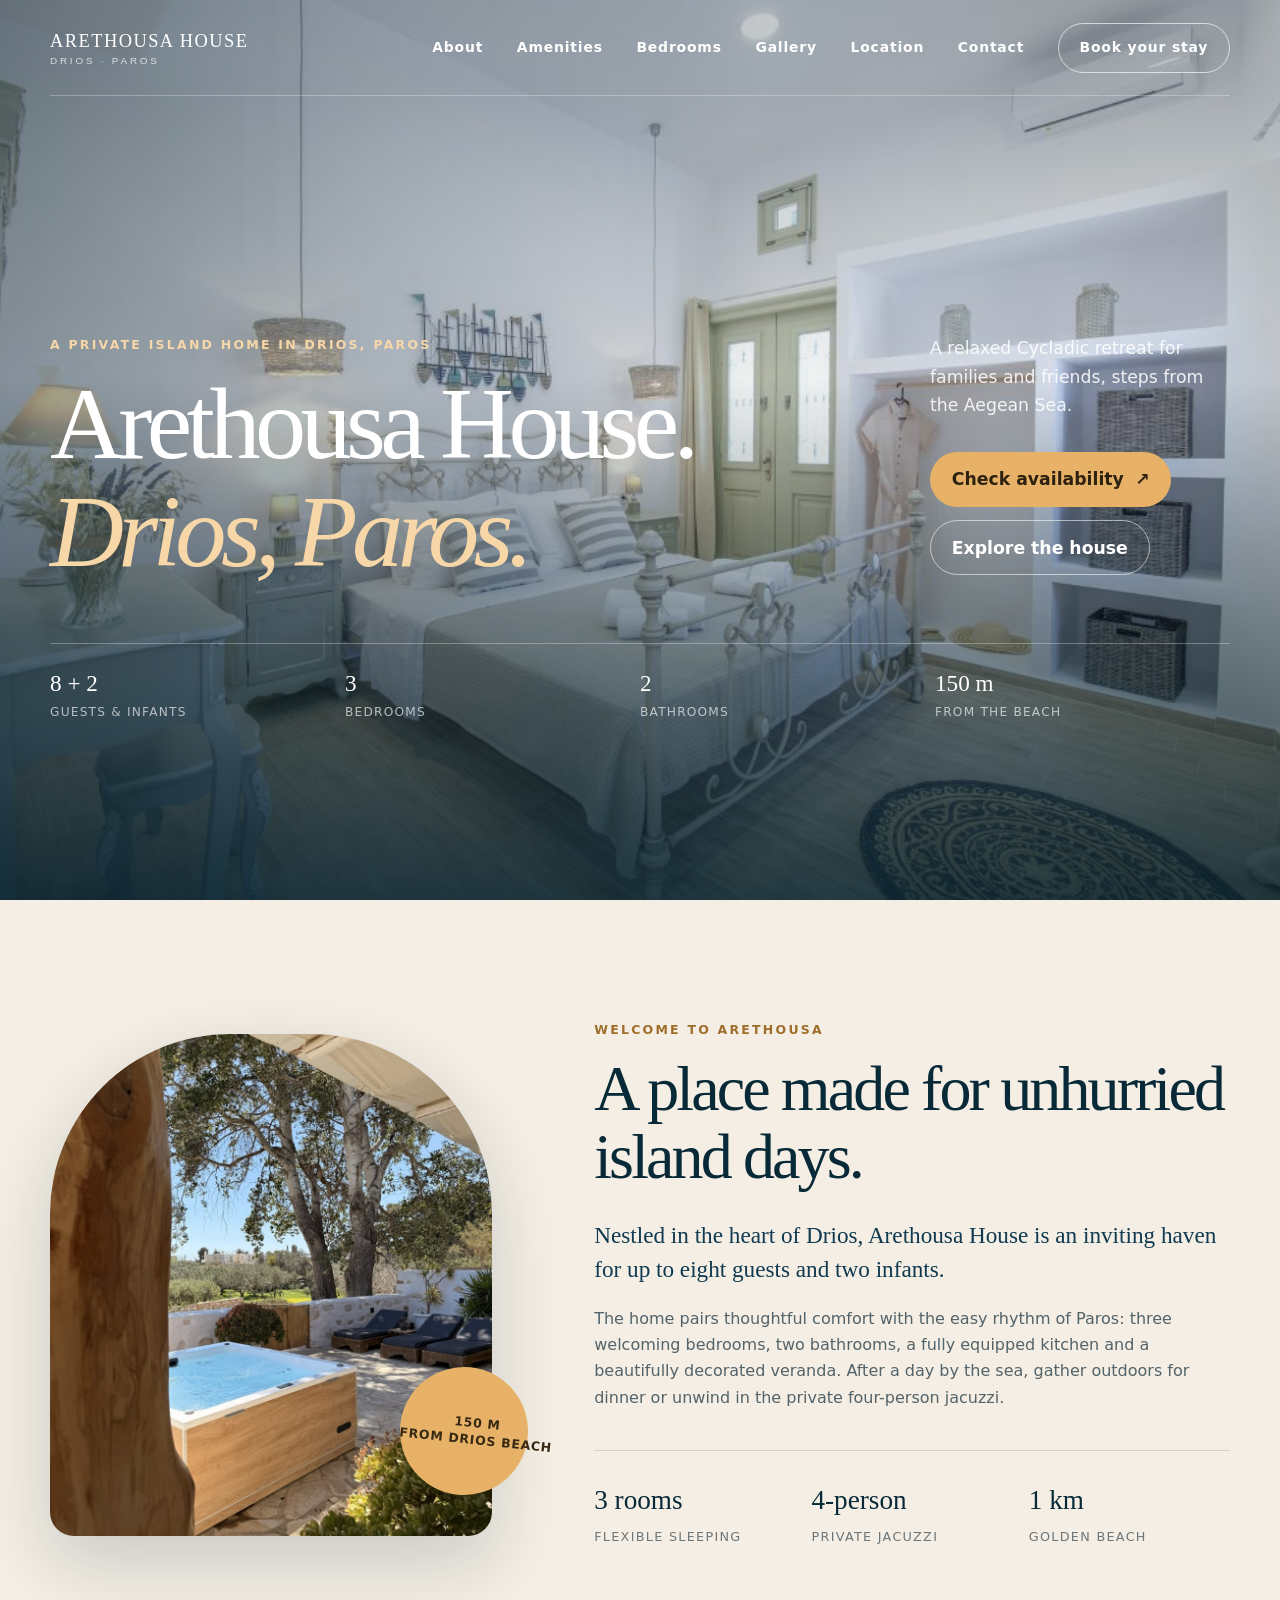
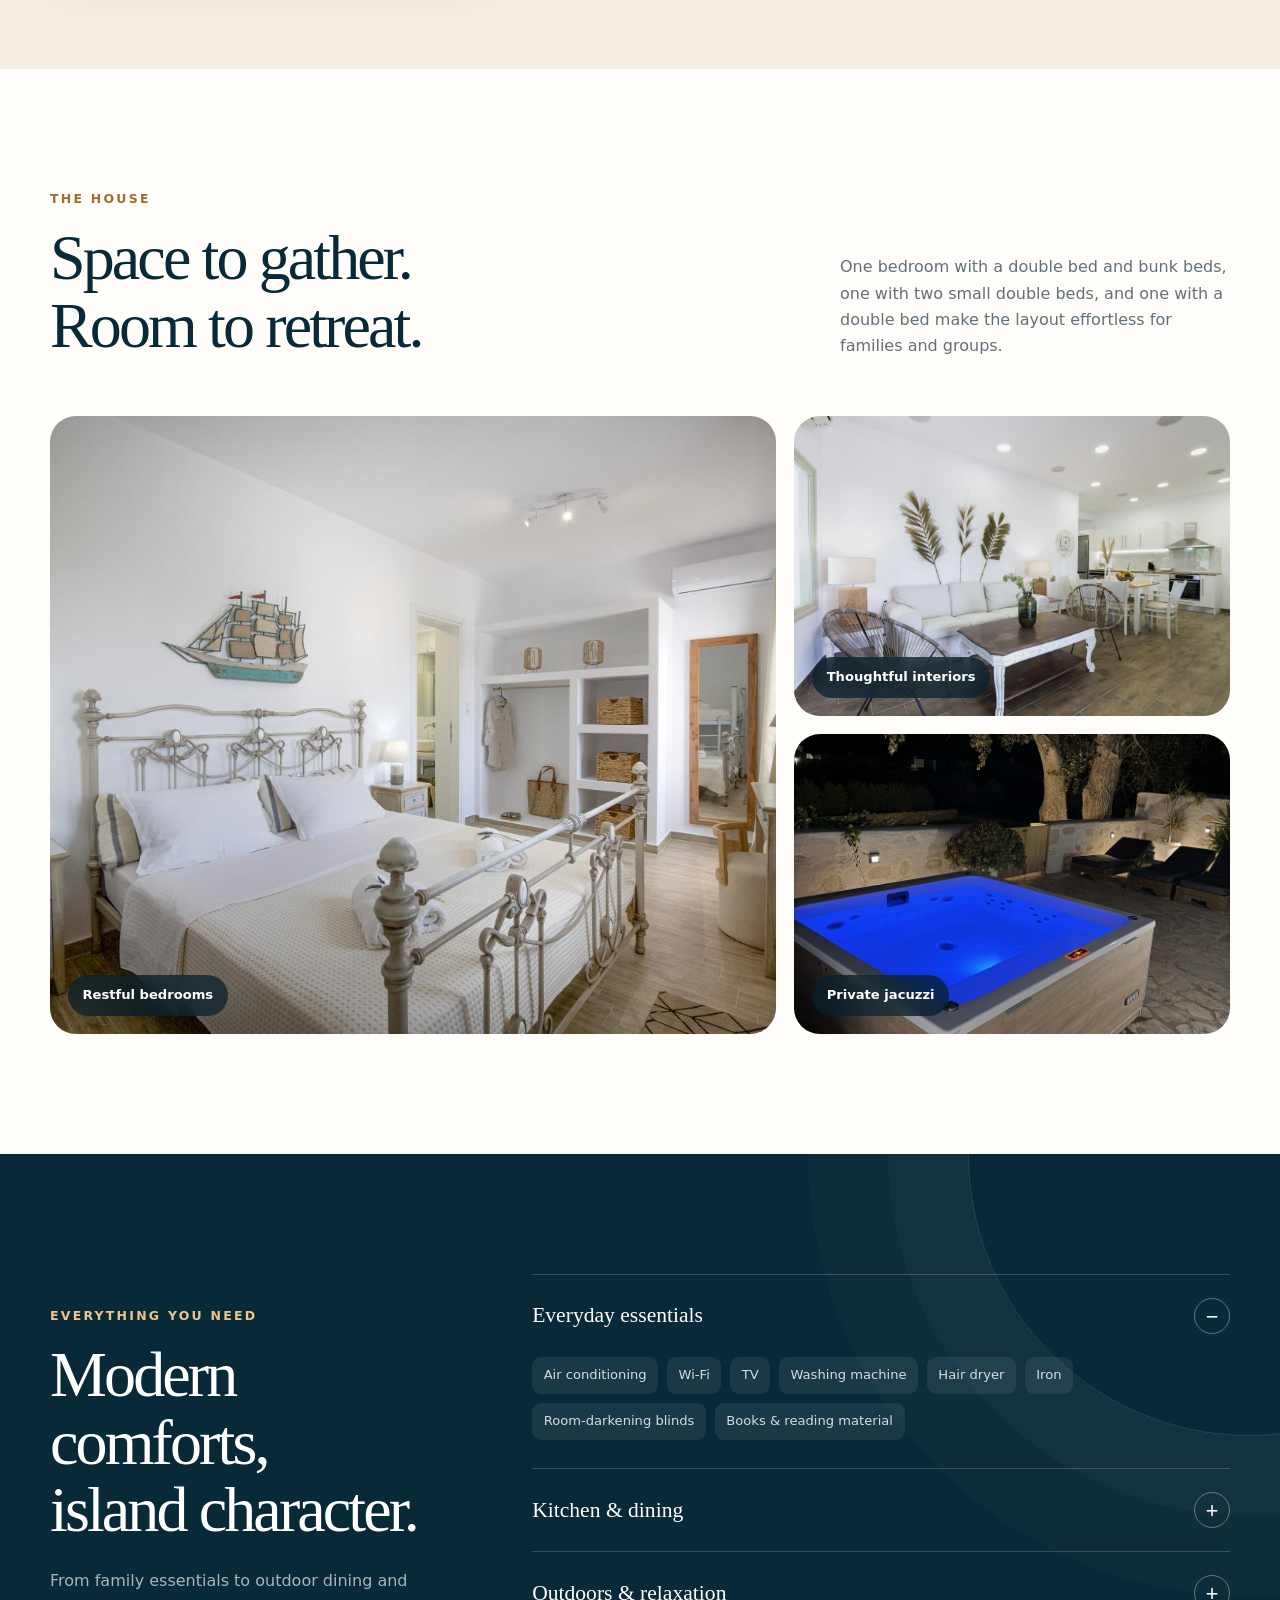
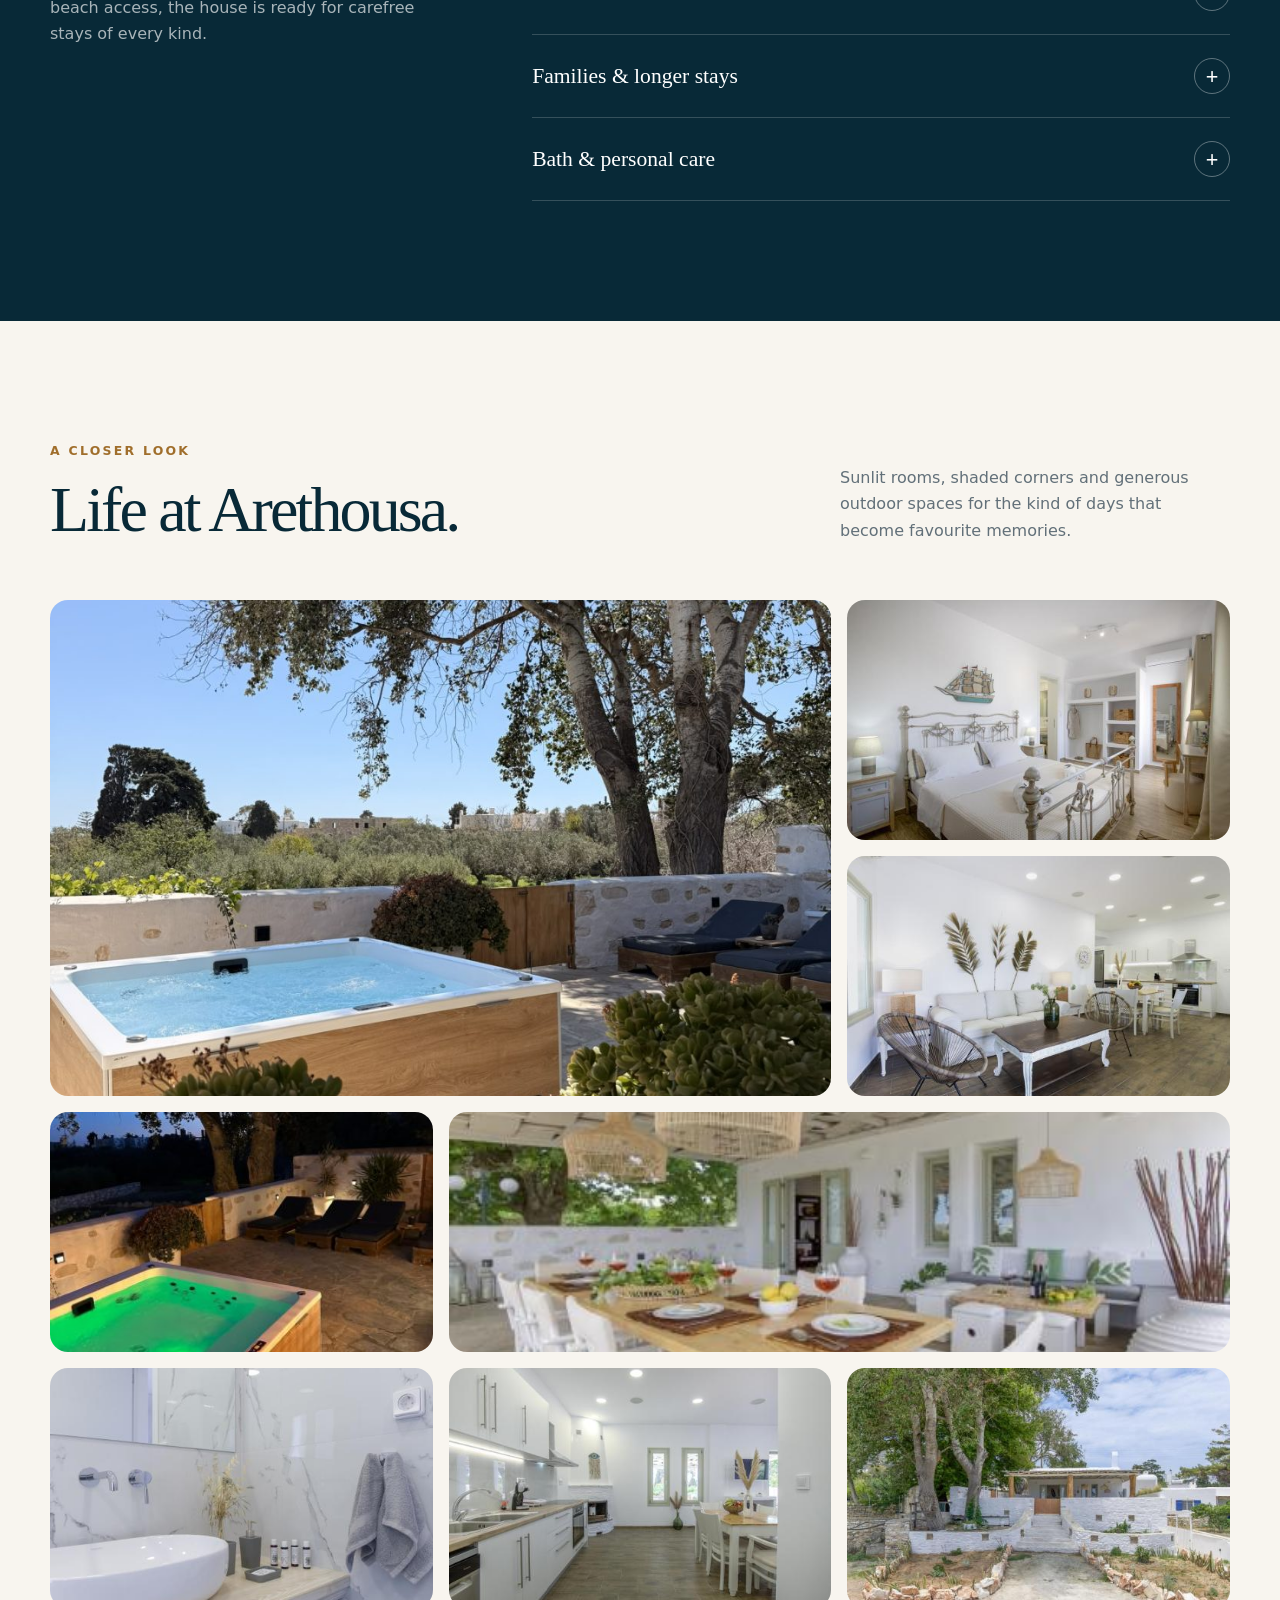
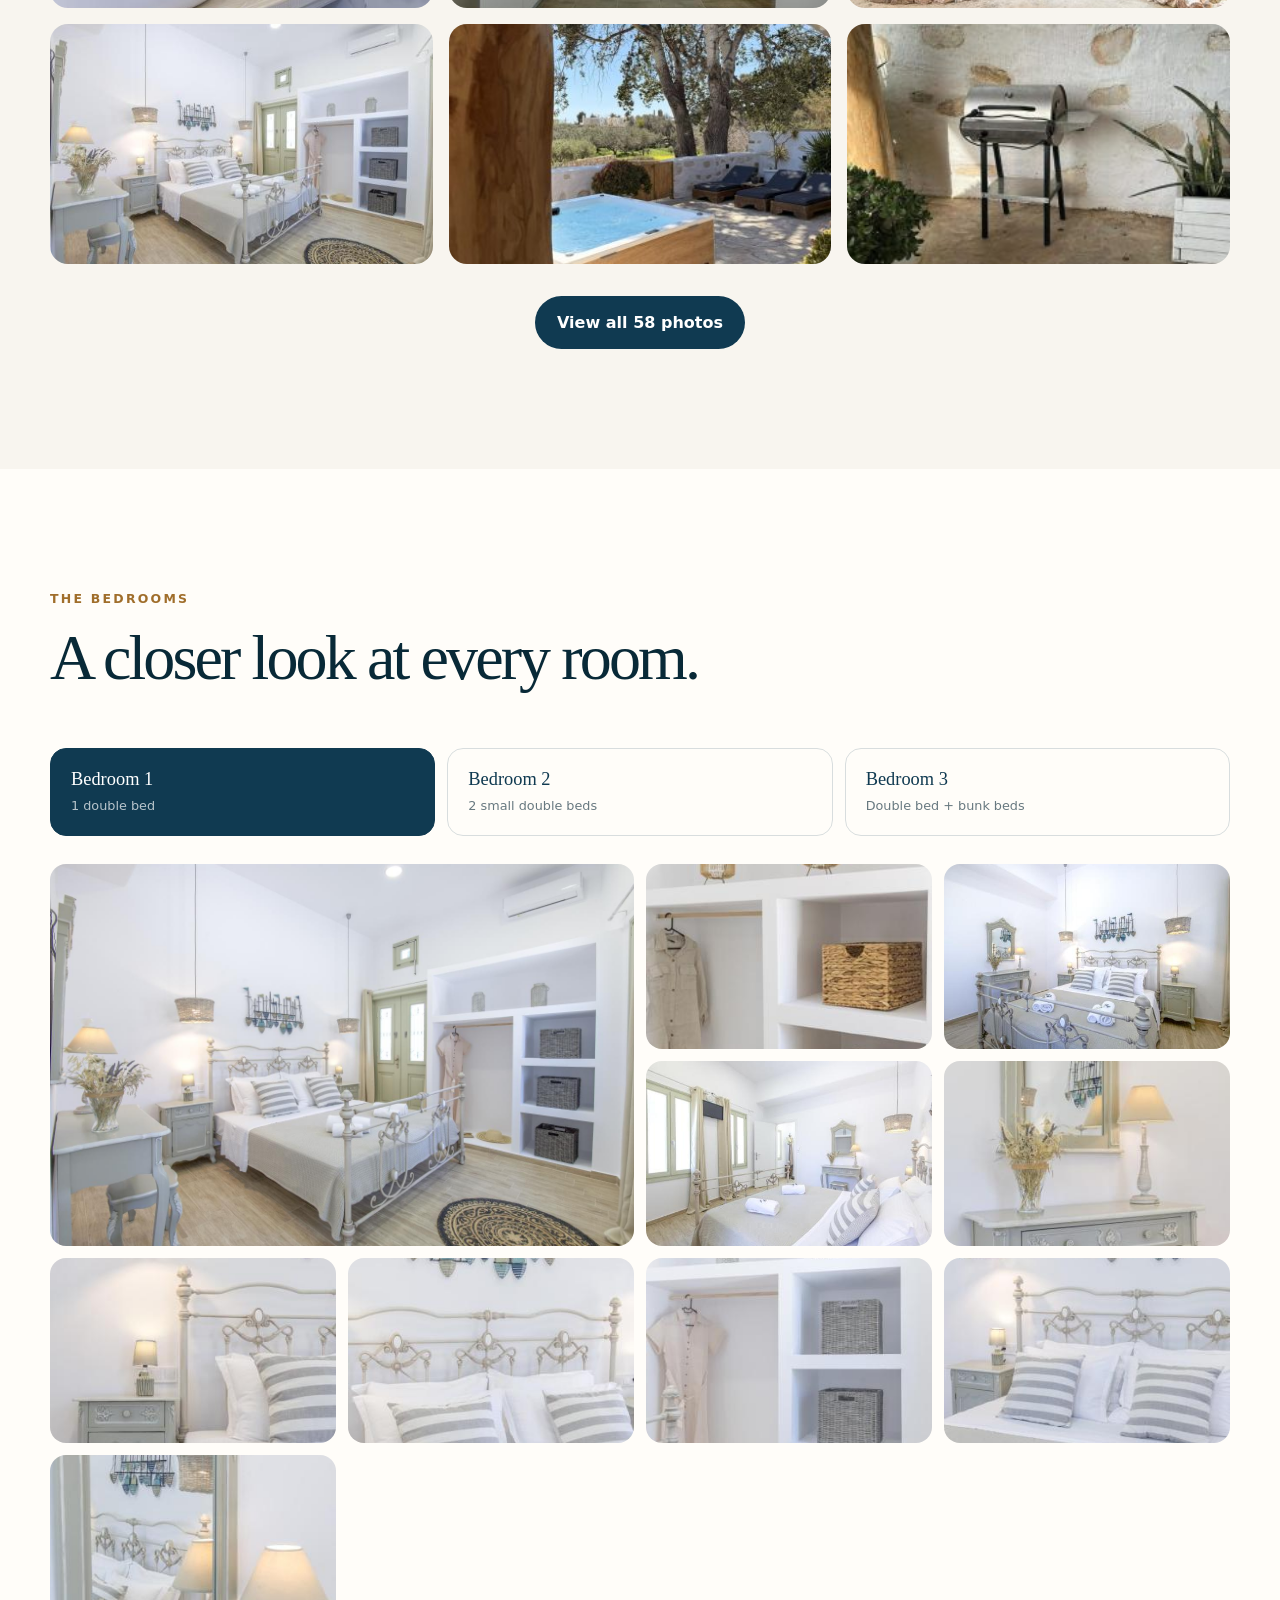
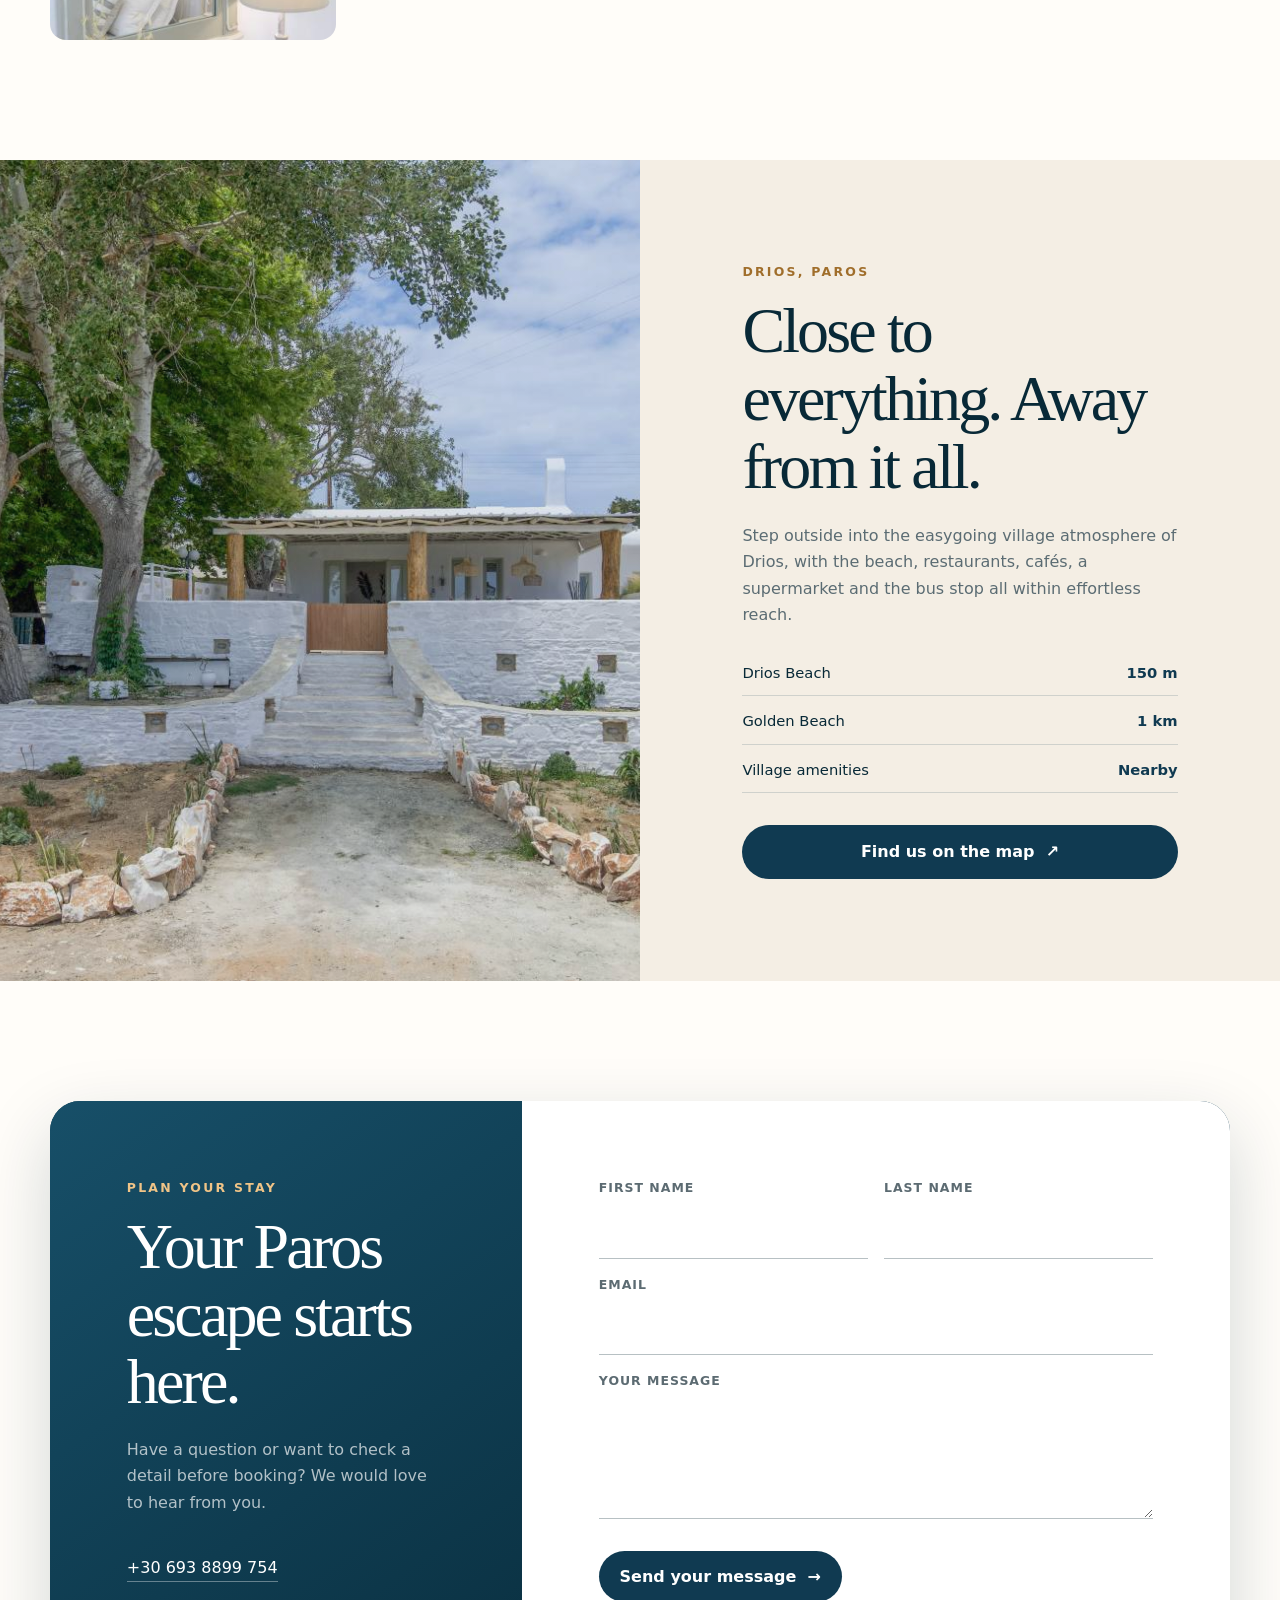
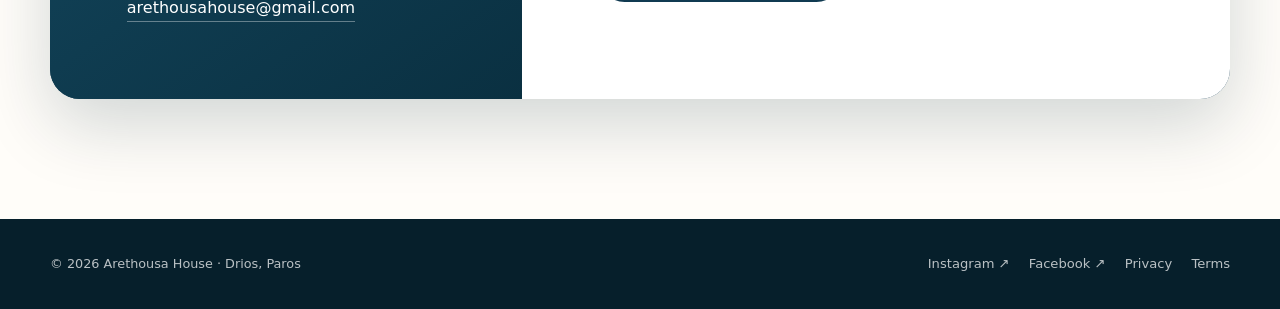
==== commit 95dbdeb0: "Publish approved Arethousa House redesign" ====
--- a/index.html
+++ b/index.html
@@ -1,820 +1,703 @@
-<!DOCTYPE html>
-<html lang="en-US">
+<!doctype html>
+<html lang="en">
 <head>
-	<meta charset="UTF-8" />
-	<meta name="viewport" content="width=device-width, initial-scale=1" />
-<meta name='robots' content='max-image-preview:large' />
-<title>Arethousa House</title>
-<link rel='dns-prefetch' href='https://maps.google.com' />
-<style id="wp-img-auto-sizes-contain-inline-css">img:is([sizes=auto i],[sizes^="auto," i]){contain-intrinsic-size:3000px 1500px}
-
-</style>
-<link rel='stylesheet' id='twb-open-sans-css' href='https://fonts.googleapis.com/css?family=Open+Sans:300,400,500,600,700,800&amp;display=swap' media='all' />
-<link rel='stylesheet' id='twbbwg-global-css' href='wp-content/plugins/photo-gallery/booster/assets/css/global.css' media='all' />
-<style id="wp-block-site-logo-inline-css">.wp-block-site-logo{box-sizing:border-box;line-height:0}.wp-block-site-logo a{display:inline-block;line-height:0}.wp-block-site-logo.is-default-size img{height:auto;width:120px}.wp-block-site-logo img{height:auto;max-width:100%}.wp-block-site-logo a,.wp-block-site-logo img{border-radius:inherit}.wp-block-site-logo.aligncenter{margin-left:auto;margin-right:auto;text-align:center}:root :where(.wp-block-site-logo.is-style-rounded){border-radius:9999px}
-
-</style>
-<style id="wp-block-group-inline-css">.wp-block-group{box-sizing:border-box}:where(.wp-block-group.wp-block-group-is-layout-constrained){position:relative}
-
-</style>
-<style id="wp-block-navigation-link-inline-css">.wp-block-navigation .wp-block-navigation-item__label{overflow-wrap:break-word}.wp-block-navigation .wp-block-navigation-item__description{display:none}.link-ui-tools{outline:1px solid #f0f0f0;padding:8px}.link-ui-block-inserter{padding-top:8px}.link-ui-block-inserter__back{margin-left:8px;text-transform:uppercase}
-
-				.is-style-arrow-link .wp-block-navigation-item__label:after {
-					content: "\2197";
-					padding-inline-start: 0.25rem;
-					vertical-align: middle;
-					text-decoration: none;
-					display: inline-block;
-				}
-
-</style>
-<link rel='stylesheet' id='wp-block-navigation-css' href='wp-includes/blocks/navigation/style.min.css' media='all' />
-<style id="wp-block-post-title-inline-css">.wp-block-post-title{box-sizing:border-box;word-break:break-word}.wp-block-post-title :where(a){display:inline-block;font-family:inherit;font-size:inherit;font-style:inherit;font-weight:inherit;letter-spacing:inherit;line-height:inherit;text-decoration:inherit}
-
-</style>
-<style id="wp-block-heading-inline-css">h1:where(.wp-block-heading).has-background,h2:where(.wp-block-heading).has-background,h3:where(.wp-block-heading).has-background,h4:where(.wp-block-heading).has-background,h5:where(.wp-block-heading).has-background,h6:where(.wp-block-heading).has-background{padding:1.25em 2.375em}h1.has-text-align-left[style*=writing-mode]:where([style*=vertical-lr]),h1.has-text-align-right[style*=writing-mode]:where([style*=vertical-rl]),h2.has-text-align-left[style*=writing-mode]:where([style*=vertical-lr]),h2.has-text-align-right[style*=writing-mode]:where([style*=vertical-rl]),h3.has-text-align-left[style*=writing-mode]:where([style*=vertical-lr]),h3.has-text-align-right[style*=writing-mode]:where([style*=vertical-rl]),h4.has-text-align-left[style*=writing-mode]:where([style*=vertical-lr]),h4.has-text-align-right[style*=writing-mode]:where([style*=vertical-rl]),h5.has-text-align-left[style*=writing-mode]:where([style*=vertical-lr]),h5.has-text-align-right[style*=writing-mode]:where([style*=vertical-rl]),h6.has-text-align-left[style*=writing-mode]:where([style*=vertical-lr]),h6.has-text-align-right[style*=writing-mode]:where([style*=vertical-rl]){rotate:180deg}
-
-				.is-style-asterisk:before {
-					content: '';
-					width: 1.5rem;
-					height: 3rem;
-					background: var(--wp--preset--color--contrast-2, currentColor);
-					clip-path: path('M11.93.684v8.039l5.633-5.633 1.216 1.23-5.66 5.66h8.04v1.737H13.2l5.701 5.701-1.23 1.23-5.742-5.742V21h-1.737v-8.094l-5.77 5.77-1.23-1.217 5.743-5.742H.842V9.98h8.162l-5.701-5.7 1.23-1.231 5.66 5.66V.684h1.737Z');
-					display: block;
-				}
-
-				/* Hide the asterisk if the heading has no content, to avoid using empty headings to display the asterisk only, which is an A11Y issue */
-				.is-style-asterisk:empty:before {
-					content: none;
-				}
-
-				.is-style-asterisk:-moz-only-whitespace:before {
-					content: none;
-				}
-
-				.is-style-asterisk.has-text-align-center:before {
-					margin: 0 auto;
-				}
-
-				.is-style-asterisk.has-text-align-right:before {
-					margin-left: auto;
-				}
-
-				.rtl .is-style-asterisk.has-text-align-left:before {
-					margin-right: auto;
-				}
-
-</style>
-<style id="wp-block-paragraph-inline-css">.is-small-text{font-size:.875em}.is-regular-text{font-size:1em}.is-large-text{font-size:2.25em}.is-larger-text{font-size:3em}.has-drop-cap:not(:focus):first-letter{float:left;font-size:8.4em;font-style:normal;font-weight:100;line-height:.68;margin:.05em .1em 0 0;text-transform:uppercase}body.rtl .has-drop-cap:not(:focus):first-letter{float:none;margin-left:.1em}p.has-drop-cap.has-background{overflow:hidden}:root :where(p.has-background){padding:1.25em 2.375em}:where(p.has-text-color:not(.has-link-color)) a{color:inherit}p.has-text-align-left[style*="writing-mode:vertical-lr"],p.has-text-align-right[style*="writing-mode:vertical-rl"]{rotate:180deg}
-
-</style>
-<style id="wp-block-spacer-inline-css">.wp-block-spacer{clear:both}
-
-</style>
-<style id="wp-block-image-inline-css">.wp-block-image>a,.wp-block-image>figure>a{display:inline-block}.wp-block-image img{box-sizing:border-box;height:auto;max-width:100%;vertical-align:bottom}@media not (prefers-reduced-motion){.wp-block-image img.hide{visibility:hidden}.wp-block-image img.show{animation:show-content-image .4s}}.wp-block-image[style*=border-radius] img,.wp-block-image[style*=border-radius]>a{border-radius:inherit}.wp-block-image.has-custom-border img{box-sizing:border-box}.wp-block-image.aligncenter{text-align:center}.wp-block-image.alignfull>a,.wp-block-image.alignwide>a{width:100%}.wp-block-image.alignfull img,.wp-block-image.alignwide img{height:auto;width:100%}.wp-block-image .aligncenter,.wp-block-image .alignleft,.wp-block-image .alignright,.wp-block-image.aligncenter,.wp-block-image.alignleft,.wp-block-image.alignright{display:table}.wp-block-image .aligncenter>figcaption,.wp-block-image .alignleft>figcaption,.wp-block-image .alignright>figcaption,.wp-block-image.aligncenter>figcaption,.wp-block-image.alignleft>figcaption,.wp-block-image.alignright>figcaption{caption-side:bottom;display:table-caption}.wp-block-image .alignleft{float:left;margin:.5em 1em .5em 0}.wp-block-image .alignright{float:right;margin:.5em 0 .5em 1em}.wp-block-image .aligncenter{margin-left:auto;margin-right:auto}.wp-block-image :where(figcaption){margin-bottom:1em;margin-top:.5em}.wp-block-image.is-style-circle-mask img{border-radius:9999px}@supports ((-webkit-mask-image:none) or (mask-image:none)) or (-webkit-mask-image:none){.wp-block-image.is-style-circle-mask img{border-radius:0;-webkit-mask-image:url('data:image/svg+xml;utf8,<svg viewBox="0 0 100 100" xmlns="http://www.w3.org/2000/svg"><circle cx="50" cy="50" r="50"/></svg>');mask-image:url('data:image/svg+xml;utf8,<svg viewBox="0 0 100 100" xmlns="http://www.w3.org/2000/svg"><circle cx="50" cy="50" r="50"/></svg>');mask-mode:alpha;-webkit-mask-position:center;mask-position:center;-webkit-mask-repeat:no-repeat;mask-repeat:no-repeat;-webkit-mask-size:contain;mask-size:contain}}:root :where(.wp-block-image.is-style-rounded img,.wp-block-image .is-style-rounded img){border-radius:9999px}.wp-block-image figure{margin:0}.wp-lightbox-container{display:flex;flex-direction:column;position:relative}.wp-lightbox-container img{cursor:zoom-in}.wp-lightbox-container img:hover+button{opacity:1}.wp-lightbox-container button{align-items:center;backdrop-filter:blur(16px) saturate(180%);background-color:rgba(90,90,90,.25);border:none;border-radius:4px;cursor:zoom-in;display:flex;height:20px;justify-content:center;opacity:0;padding:0;position:absolute;right:16px;text-align:center;top:16px;width:20px;z-index:100}@media not (prefers-reduced-motion){.wp-lightbox-container button{transition:opacity .2s ease}}.wp-lightbox-container button:focus-visible{outline:3px auto rgba(90,90,90,.25);outline:3px auto -webkit-focus-ring-color;outline-offset:3px}.wp-lightbox-container button:hover{cursor:pointer;opacity:1}.wp-lightbox-container button:focus{opacity:1}.wp-lightbox-container button:focus,.wp-lightbox-container button:hover,.wp-lightbox-container button:not(:hover):not(:active):not(.has-background){background-color:rgba(90,90,90,.25);border:none}.wp-lightbox-overlay{box-sizing:border-box;cursor:zoom-out;height:100vh;left:0;overflow:hidden;position:fixed;top:0;visibility:hidden;width:100%;z-index:100000}.wp-lightbox-overlay .wp-lightbox-close-button{align-items:center;cursor:pointer;display:flex;font-family:inherit;gap:8px;justify-content:center;line-height:1;min-height:40px;min-width:40px;padding:0 4px;position:absolute;right:calc(env(safe-area-inset-right) + 16px);top:calc(env(safe-area-inset-top) + 16px);z-index:5000000}.wp-lightbox-overlay .wp-lightbox-close-button:focus,.wp-lightbox-overlay .wp-lightbox-close-button:hover,.wp-lightbox-overlay .wp-lightbox-close-button:not(:hover):not(:active):not(.has-background){background:none;border:none}.wp-lightbox-overlay .wp-lightbox-close-button:has(.wp-lightbox-close-text:not([hidden])) .wp-lightbox-close-icon svg{height:1em;width:1em}.wp-lightbox-overlay .wp-lightbox-close-icon svg{display:block}.wp-lightbox-overlay .wp-lightbox-navigation-button-next,.wp-lightbox-overlay .wp-lightbox-navigation-button-prev{align-items:center;bottom:16px;cursor:pointer;display:flex;font-family:inherit;gap:4px;justify-content:center;line-height:1;min-height:40px;min-width:40px;padding:0 8px;position:absolute;z-index:2000002}.wp-lightbox-overlay .wp-lightbox-navigation-button-next[hidden],.wp-lightbox-overlay .wp-lightbox-navigation-button-prev[hidden]{display:none}@media (min-width:960px){.wp-lightbox-overlay .wp-lightbox-navigation-button-next,.wp-lightbox-overlay .wp-lightbox-navigation-button-prev{bottom:50%;transform:translateY(-50%)}}.wp-lightbox-overlay .wp-lightbox-navigation-button-next:focus,.wp-lightbox-overlay .wp-lightbox-navigation-button-next:hover,.wp-lightbox-overlay .wp-lightbox-navigation-button-next:not(:hover):not(:active):not(.has-background),.wp-lightbox-overlay .wp-lightbox-navigation-button-prev:focus,.wp-lightbox-overlay .wp-lightbox-navigation-button-prev:hover,.wp-lightbox-overlay .wp-lightbox-navigation-button-prev:not(:hover):not(:active):not(.has-background){background:none;border:none;padding:0 8px}.wp-lightbox-overlay .wp-lightbox-navigation-button-next:has(.wp-lightbox-navigation-text:not([hidden])) .wp-lightbox-navigation-icon svg,.wp-lightbox-overlay .wp-lightbox-navigation-button-prev:has(.wp-lightbox-navigation-text:not([hidden])) .wp-lightbox-navigation-icon svg{display:block;height:1.5em;width:1.5em}.wp-lightbox-overlay .wp-lightbox-navigation-button-prev{left:calc(env(safe-area-inset-left) + 16px)}.wp-lightbox-overlay .wp-lightbox-navigation-button-next{right:calc(env(safe-area-inset-right) + 16px)}.wp-lightbox-overlay .wp-lightbox-navigation-icon svg{vertical-align:middle}.wp-lightbox-overlay .lightbox-image-container{height:var(--wp--lightbox-container-height);left:50%;overflow:hidden;position:absolute;top:50%;transform:translate(-50%,-50%);transform-origin:top left;width:var(--wp--lightbox-container-width);z-index:2000001}.wp-lightbox-overlay .wp-block-image{align-items:center;box-sizing:border-box;display:flex;height:100%;justify-content:center;margin:0;position:relative;transform-origin:0 0;width:100%;z-index:3000000}.wp-lightbox-overlay .wp-block-image img{height:var(--wp--lightbox-image-height);min-height:var(--wp--lightbox-image-height);min-width:var(--wp--lightbox-image-width);width:var(--wp--lightbox-image-width)}.wp-lightbox-overlay .wp-block-image figcaption{display:none}.wp-lightbox-overlay button{background:none;border:none}.wp-lightbox-overlay .scrim{background-color:#fff;height:100%;opacity:.9;position:absolute;width:100%;z-index:2000000}.wp-lightbox-overlay.active{visibility:visible}@media not (prefers-reduced-motion){.wp-lightbox-overlay.active{animation:turn-on-visibility .25s both}.wp-lightbox-overlay.active img{animation:turn-on-visibility .35s both}.wp-lightbox-overlay.show-closing-animation:not(.active){animation:turn-off-visibility .35s both}.wp-lightbox-overlay.show-closing-animation:not(.active) img{animation:turn-off-visibility .25s both}.wp-lightbox-overlay.zoom.active{animation:none;opacity:1;visibility:visible}.wp-lightbox-overlay.zoom.active .lightbox-image-container{animation:lightbox-zoom-in .4s}.wp-lightbox-overlay.zoom.active .lightbox-image-container img{animation:none}.wp-lightbox-overlay.zoom.active .scrim{animation:turn-on-visibility .4s forwards}.wp-lightbox-overlay.zoom.show-closing-animation:not(.active){animation:none}.wp-lightbox-overlay.zoom.show-closing-animation:not(.active) .lightbox-image-container{animation:lightbox-zoom-out .4s}.wp-lightbox-overlay.zoom.show-closing-animation:not(.active) .lightbox-image-container img{animation:none}.wp-lightbox-overlay.zoom.show-closing-animation:not(.active) .scrim{animation:turn-off-visibility .4s forwards}}@keyframes show-content-image{0%{visibility:hidden}99%{visibility:hidden}to{visibility:visible}}@keyframes turn-on-visibility{0%{opacity:0}to{opacity:1}}@keyframes turn-off-visibility{0%{opacity:1;visibility:visible}99%{opacity:0;visibility:visible}to{opacity:0;visibility:hidden}}@keyframes lightbox-zoom-in{0%{transform:translate(calc((-100vw + var(--wp--lightbox-scrollbar-width))/2 + var(--wp--lightbox-initial-left-position)),calc(-50vh + var(--wp--lightbox-initial-top-position))) scale(var(--wp--lightbox-scale))}to{transform:translate(-50%,-50%) scale(1)}}@keyframes lightbox-zoom-out{0%{transform:translate(-50%,-50%) scale(1);visibility:visible}99%{visibility:visible}to{transform:translate(calc((-100vw + var(--wp--lightbox-scrollbar-width))/2 + var(--wp--lightbox-initial-left-position)),calc(-50vh + var(--wp--lightbox-initial-top-position))) scale(var(--wp--lightbox-scale));visibility:hidden}}
-
-</style>
-<style id="wp-block-columns-inline-css">.wp-block-columns{box-sizing:border-box;display:flex;flex-wrap:wrap!important}@media (min-width:782px){.wp-block-columns{flex-wrap:nowrap!important}}.wp-block-columns{align-items:normal!important}.wp-block-columns.are-vertically-aligned-top{align-items:flex-start}.wp-block-columns.are-vertically-aligned-center{align-items:center}.wp-block-columns.are-vertically-aligned-bottom{align-items:flex-end}@media (max-width:781px){.wp-block-columns:not(.is-not-stacked-on-mobile)>.wp-block-column{flex-basis:100%!important}}@media (min-width:782px){.wp-block-columns:not(.is-not-stacked-on-mobile)>.wp-block-column{flex-basis:0;flex-grow:1}.wp-block-columns:not(.is-not-stacked-on-mobile)>.wp-block-column[style*=flex-basis]{flex-grow:0}}.wp-block-columns.is-not-stacked-on-mobile{flex-wrap:nowrap!important}.wp-block-columns.is-not-stacked-on-mobile>.wp-block-column{flex-basis:0;flex-grow:1}.wp-block-columns.is-not-stacked-on-mobile>.wp-block-column[style*=flex-basis]{flex-grow:0}:where(.wp-block-columns){margin-bottom:1.75em}:where(.wp-block-columns.has-background){padding:1.25em 2.375em}.wp-block-column{flex-grow:1;min-width:0;overflow-wrap:break-word;word-break:break-word}.wp-block-column.is-vertically-aligned-top{align-self:flex-start}.wp-block-column.is-vertically-aligned-center{align-self:center}.wp-block-column.is-vertically-aligned-bottom{align-self:flex-end}.wp-block-column.is-vertically-aligned-stretch{align-self:stretch}.wp-block-column.is-vertically-aligned-bottom,.wp-block-column.is-vertically-aligned-center,.wp-block-column.is-vertically-aligned-top{width:100%}
-
-</style>
-<style id="wp-block-media-text-inline-css">.wp-block-media-text{box-sizing:border-box;direction:ltr;display:grid;grid-template-columns:50% 1fr;grid-template-rows:auto}.wp-block-media-text.has-media-on-the-right{grid-template-columns:1fr 50%}.wp-block-media-text.is-vertically-aligned-top>.wp-block-media-text__content,.wp-block-media-text.is-vertically-aligned-top>.wp-block-media-text__media{align-self:start}.wp-block-media-text.is-vertically-aligned-center>.wp-block-media-text__content,.wp-block-media-text.is-vertically-aligned-center>.wp-block-media-text__media,.wp-block-media-text>.wp-block-media-text__content,.wp-block-media-text>.wp-block-media-text__media{align-self:center}.wp-block-media-text.is-vertically-aligned-bottom>.wp-block-media-text__content,.wp-block-media-text.is-vertically-aligned-bottom>.wp-block-media-text__media{align-self:end}.wp-block-media-text>.wp-block-media-text__media{grid-column:1;grid-row:1;margin:0}.wp-block-media-text>.wp-block-media-text__content{direction:ltr;grid-column:2;grid-row:1;padding:0 8%;word-break:break-word}.wp-block-media-text.has-media-on-the-right>.wp-block-media-text__media{grid-column:2;grid-row:1}.wp-block-media-text.has-media-on-the-right>.wp-block-media-text__content{grid-column:1;grid-row:1}.wp-block-media-text__media a{display:block}.wp-block-media-text__media img,.wp-block-media-text__media video{height:auto;max-width:unset;vertical-align:middle;width:100%}.wp-block-media-text.is-image-fill>.wp-block-media-text__media{background-size:cover;height:100%;min-height:250px}.wp-block-media-text.is-image-fill>.wp-block-media-text__media>a{display:block;height:100%}.wp-block-media-text.is-image-fill>.wp-block-media-text__media img{clip:rect(0,0,0,0);border:0;height:1px;margin:-1px;overflow:hidden;padding:0;position:absolute;width:1px}.wp-block-media-text.is-image-fill-element>.wp-block-media-text__media{height:100%;min-height:250px;position:relative}.wp-block-media-text.is-image-fill-element>.wp-block-media-text__media>a{display:block;height:100%}.wp-block-media-text.is-image-fill-element>.wp-block-media-text__media img{height:100%;-o-object-fit:cover;object-fit:cover;position:absolute;width:100%}@media (max-width:600px){.wp-block-media-text.is-stacked-on-mobile{grid-template-columns:100%!important}.wp-block-media-text.is-stacked-on-mobile>.wp-block-media-text__media{grid-column:1;grid-row:1}.wp-block-media-text.is-stacked-on-mobile>.wp-block-media-text__content{grid-column:1;grid-row:2}}
-
-</style>
-<style id="wp-block-list-inline-css">ol,ul{box-sizing:border-box}:root :where(.wp-block-list.has-background){padding:1.25em 2.375em}
-
-				ul.is-style-checkmark-list {
-					list-style-type: "\2713";
-				}
-
-				ul.is-style-checkmark-list li {
-					padding-inline-start: 1ch;
-				}
-
-</style>
-<style id="wp-block-button-inline-css">.wp-block-button__link{align-content:center;box-sizing:border-box;cursor:pointer;display:inline-block;height:100%;text-align:center;word-break:break-word}.wp-block-button__link.aligncenter{text-align:center}.wp-block-button__link.alignright{text-align:right}:where(.wp-block-button__link){border-radius:9999px;box-shadow:none;padding:calc(.667em + 2px) calc(1.333em + 2px);text-decoration:none}.wp-block-button[style*=text-decoration] .wp-block-button__link{text-decoration:inherit}.wp-block-buttons>.wp-block-button.has-custom-width{max-width:none}.wp-block-buttons>.wp-block-button.has-custom-width .wp-block-button__link{width:100%}.wp-block-buttons>.wp-block-button.has-custom-font-size .wp-block-button__link{font-size:inherit}.wp-block-buttons>.wp-block-button[class*=wp-block-button__width]{width:calc(var(--wp--block-button--width)*1% - var(--wp--style--block-gap, .5em)*(1 - var(--wp--block-button--width)/100))}.wp-block-buttons>.wp-block-button.wp-block-button__width-25{width:calc(25% - var(--wp--style--block-gap, .5em)*.75)}.wp-block-buttons>.wp-block-button.wp-block-button__width-50{width:calc(50% - var(--wp--style--block-gap, .5em)*.5)}.wp-block-buttons>.wp-block-button.wp-block-button__width-75{width:calc(75% - var(--wp--style--block-gap, .5em)*.25)}.wp-block-buttons>.wp-block-button.wp-block-button__width-100{flex-basis:100%;width:100%}.wp-block-buttons.is-vertical>.wp-block-button[class*=wp-block-button__width]{width:calc(var(--wp--block-button--width)*1%)}.wp-block-buttons.is-vertical>.wp-block-button.wp-block-button__width-25{width:25%}.wp-block-buttons.is-vertical>.wp-block-button.wp-block-button__width-50{width:50%}.wp-block-buttons.is-vertical>.wp-block-button.wp-block-button__width-75{width:75%}.wp-block-button.is-style-squared,.wp-block-button__link.wp-block-button.is-style-squared{border-radius:0}.wp-block-button.no-border-radius,.wp-block-button__link.no-border-radius{border-radius:0!important}:root :where(.wp-block-button .wp-block-button__link.is-style-outline),:root :where(.wp-block-button.is-style-outline>.wp-block-button__link){border:2px solid;padding:.667em 1.333em}:root :where(.wp-block-button .wp-block-button__link.is-style-outline:not(.has-text-color)),:root :where(.wp-block-button.is-style-outline>.wp-block-button__link:not(.has-text-color)){color:currentColor}:root :where(.wp-block-button .wp-block-button__link.is-style-outline:not(.has-background)),:root :where(.wp-block-button.is-style-outline>.wp-block-button__link:not(.has-background)){background-color:transparent;background-image:none}
-
-</style>
-<style id="twentytwentyfour-button-style-outline-inline-css">.wp-block-button.is-style-outline
-	> .wp-block-button__link:not(.has-text-color, .has-background):hover {
-	background-color: var(--wp--preset--color--contrast-2, var(--wp--preset--color--contrast, transparent));
-	color: var(--wp--preset--color--base);
-	border-color: var(--wp--preset--color--contrast-2, var(--wp--preset--color--contrast, currentColor));
-}
-
-
-</style>
-<style id="wp-block-buttons-inline-css">.wp-block-buttons{box-sizing:border-box}.wp-block-buttons.is-vertical{flex-direction:column}.wp-block-buttons.is-vertical>.wp-block-button:last-child{margin-bottom:0}.wp-block-buttons>.wp-block-button{display:inline-block;margin:0}.wp-block-buttons.is-content-justification-left{justify-content:flex-start}.wp-block-buttons.is-content-justification-left.is-vertical{align-items:flex-start}.wp-block-buttons.is-content-justification-center{justify-content:center}.wp-block-buttons.is-content-justification-center.is-vertical{align-items:center}.wp-block-buttons.is-content-justification-right{justify-content:flex-end}.wp-block-buttons.is-content-justification-right.is-vertical{align-items:flex-end}.wp-block-buttons.is-content-justification-space-between{justify-content:space-between}.wp-block-buttons.aligncenter{text-align:center}.wp-block-buttons:not(.is-content-justification-space-between,.is-content-justification-right,.is-content-justification-left,.is-content-justification-center) .wp-block-button.aligncenter{margin-left:auto;margin-right:auto;width:100%}.wp-block-buttons[style*=text-decoration] .wp-block-button,.wp-block-buttons[style*=text-decoration] .wp-block-button__link{text-decoration:inherit}.wp-block-buttons.has-custom-font-size .wp-block-button__link{font-size:inherit}.wp-block-buttons .wp-block-button__link{width:100%}.wp-block-button.aligncenter{text-align:center}
-
-</style>
-<style id="wp-block-post-content-inline-css">.wp-block-post-content{display:flow-root}
-
-</style>
-<style id="wp-block-site-title-inline-css">.wp-block-site-title{box-sizing:border-box}.wp-block-site-title :where(a){color:inherit;font-family:inherit;font-size:inherit;font-style:inherit;font-weight:inherit;letter-spacing:inherit;line-height:inherit;text-decoration:inherit}
-
-</style>
-<style id="wp-block-library-inline-css">:root{--wp-block-synced-color:#7a00df;--wp-block-synced-color--rgb:122,0,223;--wp-bound-block-color:var(--wp-block-synced-color);--wp-editor-canvas-background:#ddd;--wp-admin-theme-color:#007cba;--wp-admin-theme-color--rgb:0,124,186;--wp-admin-theme-color-darker-10:#006ba1;--wp-admin-theme-color-darker-10--rgb:0,107,160.5;--wp-admin-theme-color-darker-20:#005a87;--wp-admin-theme-color-darker-20--rgb:0,90,135;--wp-admin-border-width-focus:2px}@media (min-resolution:192dpi){:root{--wp-admin-border-width-focus:1.5px}}.wp-element-button{cursor:pointer}:root .has-very-light-gray-background-color{background-color:#eee}:root .has-very-dark-gray-background-color{background-color:#313131}:root .has-very-light-gray-color{color:#eee}:root .has-very-dark-gray-color{color:#313131}:root .has-vivid-green-cyan-to-vivid-cyan-blue-gradient-background{background:linear-gradient(135deg,#00d084,#0693e3)}:root .has-purple-crush-gradient-background{background:linear-gradient(135deg,#34e2e4,#4721fb 50%,#ab1dfe)}:root .has-hazy-dawn-gradient-background{background:linear-gradient(135deg,#faaca8,#dad0ec)}:root .has-subdued-olive-gradient-background{background:linear-gradient(135deg,#fafae1,#67a671)}:root .has-atomic-cream-gradient-background{background:linear-gradient(135deg,#fdd79a,#004a59)}:root .has-nightshade-gradient-background{background:linear-gradient(135deg,#330968,#31cdcf)}:root .has-midnight-gradient-background{background:linear-gradient(135deg,#020381,#2874fc)}:root{--wp--preset--font-size--normal:16px;--wp--preset--font-size--huge:42px}.has-regular-font-size{font-size:1em}.has-larger-font-size{font-size:2.625em}.has-normal-font-size{font-size:var(--wp--preset--font-size--normal)}.has-huge-font-size{font-size:var(--wp--preset--font-size--huge)}:root .has-text-align-center{text-align:center}:root .has-text-align-left{text-align:left}:root .has-text-align-right{text-align:right}.has-fit-text{white-space:nowrap!important}#end-resizable-editor-section{display:none}.aligncenter{clear:both}.items-justified-left{justify-content:flex-start}.items-justified-center{justify-content:center}.items-justified-right{justify-content:flex-end}.items-justified-space-between{justify-content:space-between}.screen-reader-text{word-wrap:normal!important;border:0;clip-path:inset(50%);height:1px;margin:-1px;overflow:hidden;padding:0;position:absolute;width:1px;word-break:normal!important}.screen-reader-text:focus{background-color:#ddd;clip-path:none;color:#444;display:block;font-size:1em;height:auto;left:5px;line-height:normal;padding:15px 23px 14px;text-decoration:none;top:5px;width:auto;z-index:100000}html :where(.has-border-color){border-style:solid}html :where([style^=border-color],[style*=";border-color"],[style*="; border-color"]){border-style:solid}html :where([style^=border-top-color],[style*=";border-top-color"],[style*="; border-top-color"]){border-top-style:solid}html :where([style^=border-right-color],[style*=";border-right-color"],[style*="; border-right-color"]){border-right-style:solid}html :where([style^=border-bottom-color],[style*=";border-bottom-color"],[style*="; border-bottom-color"]){border-bottom-style:solid}html :where([style^=border-left-color],[style*=";border-left-color"],[style*="; border-left-color"]){border-left-style:solid}html :where([style^=border-width],[style*=";border-width"],[style*="; border-width"]){border-style:solid}html :where([style^=border-top-width],[style*=";border-top-width"],[style*="; border-top-width"]){border-top-style:solid}html :where([style^=border-right-width],[style*=";border-right-width"],[style*="; border-right-width"]){border-right-style:solid}html :where([style^=border-bottom-width],[style*=";border-bottom-width"],[style*="; border-bottom-width"]){border-bottom-style:solid}html :where([style^=border-left-width],[style*=";border-left-width"],[style*="; border-left-width"]){border-left-style:solid}html :where(img[class*=wp-image-]){height:auto;max-width:100%}:where(figure){margin:0 0 1em}html :where(.is-position-sticky){--wp-admin--admin-bar--position-offset:var(--wp-admin--admin-bar--height,0px)}@media screen and (max-width:600px){html :where(.is-position-sticky){--wp-admin--admin-bar--position-offset:0px}}
-
-</style>
-<style id="global-styles-inline-css">:root{--wp--preset--aspect-ratio--square: 1;--wp--preset--aspect-ratio--4-3: 4/3;--wp--preset--aspect-ratio--3-4: 3/4;--wp--preset--aspect-ratio--3-2: 3/2;--wp--preset--aspect-ratio--2-3: 2/3;--wp--preset--aspect-ratio--16-9: 16/9;--wp--preset--aspect-ratio--9-16: 9/16;--wp--preset--color--black: #000000;--wp--preset--color--cyan-bluish-gray: #abb8c3;--wp--preset--color--white: #ffffff;--wp--preset--color--pale-pink: #f78da7;--wp--preset--color--vivid-red: #cf2e2e;--wp--preset--color--luminous-vivid-orange: #ff6900;--wp--preset--color--luminous-vivid-amber: #fcb900;--wp--preset--color--light-green-cyan: #7bdcb5;--wp--preset--color--vivid-green-cyan: #00d084;--wp--preset--color--pale-cyan-blue: #8ed1fc;--wp--preset--color--vivid-cyan-blue: #0693e3;--wp--preset--color--vivid-purple: #9b51e0;--wp--preset--color--base: #f9f9f9;--wp--preset--color--base-2: #ffffff;--wp--preset--color--contrast: #111111;--wp--preset--color--contrast-2: #636363;--wp--preset--color--contrast-3: #A4A4A4;--wp--preset--color--accent: #cfcabe;--wp--preset--color--accent-2: #c2a990;--wp--preset--color--accent-3: #d8613c;--wp--preset--color--accent-4: #b1c5a4;--wp--preset--color--accent-5: #b5bdbc;--wp--preset--gradient--vivid-cyan-blue-to-vivid-purple: linear-gradient(135deg,rgb(6,147,227) 0%,rgb(155,81,224) 100%);--wp--preset--gradient--light-green-cyan-to-vivid-green-cyan: linear-gradient(135deg,rgb(122,220,180) 0%,rgb(0,208,130) 100%);--wp--preset--gradient--luminous-vivid-amber-to-luminous-vivid-orange: linear-gradient(135deg,rgb(252,185,0) 0%,rgb(255,105,0) 100%);--wp--preset--gradient--luminous-vivid-orange-to-vivid-red: linear-gradient(135deg,rgb(255,105,0) 0%,rgb(207,46,46) 100%);--wp--preset--gradient--very-light-gray-to-cyan-bluish-gray: linear-gradient(135deg,rgb(238,238,238) 0%,rgb(169,184,195) 100%);--wp--preset--gradient--cool-to-warm-spectrum: linear-gradient(135deg,rgb(74,234,220) 0%,rgb(151,120,209) 20%,rgb(207,42,186) 40%,rgb(238,44,130) 60%,rgb(251,105,98) 80%,rgb(254,248,76) 100%);--wp--preset--gradient--blush-light-purple: linear-gradient(135deg,rgb(255,206,236) 0%,rgb(152,150,240) 100%);--wp--preset--gradient--blush-bordeaux: linear-gradient(135deg,rgb(254,205,165) 0%,rgb(254,45,45) 50%,rgb(107,0,62) 100%);--wp--preset--gradient--luminous-dusk: linear-gradient(135deg,rgb(255,203,112) 0%,rgb(199,81,192) 50%,rgb(65,88,208) 100%);--wp--preset--gradient--pale-ocean: linear-gradient(135deg,rgb(255,245,203) 0%,rgb(182,227,212) 50%,rgb(51,167,181) 100%);--wp--preset--gradient--electric-grass: linear-gradient(135deg,rgb(202,248,128) 0%,rgb(113,206,126) 100%);--wp--preset--gradient--midnight: linear-gradient(135deg,rgb(2,3,129) 0%,rgb(40,116,252) 100%);--wp--preset--gradient--gradient-1: linear-gradient(to bottom, #cfcabe 0%, #F9F9F9 100%);--wp--preset--gradient--gradient-2: linear-gradient(to bottom, #C2A990 0%, #F9F9F9 100%);--wp--preset--gradient--gradient-3: linear-gradient(to bottom, #D8613C 0%, #F9F9F9 100%);--wp--preset--gradient--gradient-4: linear-gradient(to bottom, #B1C5A4 0%, #F9F9F9 100%);--wp--preset--gradient--gradient-5: linear-gradient(to bottom, #B5BDBC 0%, #F9F9F9 100%);--wp--preset--gradient--gradient-6: linear-gradient(to bottom, #A4A4A4 0%, #F9F9F9 100%);--wp--preset--gradient--gradient-7: linear-gradient(to bottom, #cfcabe 50%, #F9F9F9 50%);--wp--preset--gradient--gradient-8: linear-gradient(to bottom, #C2A990 50%, #F9F9F9 50%);--wp--preset--gradient--gradient-9: linear-gradient(to bottom, #D8613C 50%, #F9F9F9 50%);--wp--preset--gradient--gradient-10: linear-gradient(to bottom, #B1C5A4 50%, #F9F9F9 50%);--wp--preset--gradient--gradient-11: linear-gradient(to bottom, #B5BDBC 50%, #F9F9F9 50%);--wp--preset--gradient--gradient-12: linear-gradient(to bottom, #A4A4A4 50%, #F9F9F9 50%);--wp--preset--font-size--small: 0.9rem;--wp--preset--font-size--medium: 1.05rem;--wp--preset--font-size--large: clamp(1.39rem, 1.39rem + ((1vw - 0.2rem) * 0.767), 1.85rem);--wp--preset--font-size--x-large: clamp(1.85rem, 1.85rem + ((1vw - 0.2rem) * 1.083), 2.5rem);--wp--preset--font-size--xx-large: clamp(2.5rem, 2.5rem + ((1vw - 0.2rem) * 1.283), 3.27rem);--wp--preset--font-family--body: "Inter", sans-serif;--wp--preset--font-family--heading: Cardo;--wp--preset--font-family--system-sans-serif: -apple-system, BlinkMacSystemFont, avenir next, avenir, segoe ui, helvetica neue, helvetica, Cantarell, Ubuntu, roboto, noto, arial, sans-serif;--wp--preset--font-family--system-serif: Iowan Old Style, Apple Garamond, Baskerville, Times New Roman, Droid Serif, Times, Source Serif Pro, serif, Apple Color Emoji, Segoe UI Emoji, Segoe UI Symbol;--wp--preset--spacing--20: min(1.5rem, 2vw);--wp--preset--spacing--30: min(2.5rem, 3vw);--wp--preset--spacing--40: min(4rem, 5vw);--wp--preset--spacing--50: min(6.5rem, 8vw);--wp--preset--spacing--60: min(10.5rem, 13vw);--wp--preset--spacing--70: 3.38rem;--wp--preset--spacing--80: 5.06rem;--wp--preset--spacing--10: 1rem;--wp--preset--shadow--natural: 6px 6px 9px rgba(0, 0, 0, 0.2);--wp--preset--shadow--deep: 12px 12px 50px rgba(0, 0, 0, 0.4);--wp--preset--shadow--sharp: 6px 6px 0px rgba(0, 0, 0, 0.2);--wp--preset--shadow--outlined: 6px 6px 0px -3px rgb(255, 255, 255), 6px 6px rgb(0, 0, 0);--wp--preset--shadow--crisp: 6px 6px 0px rgb(0, 0, 0);}.wp-block-button{--wp--preset--dimension--25: 25%;--wp--preset--dimension--50: 50%;--wp--preset--dimension--75: 75%;--wp--preset--dimension--100: 100%;}:root { --wp--style--global--content-size: 620px;--wp--style--global--wide-size: 1280px; }:where(body) { margin: 0; }.wp-site-blocks { padding-top: var(--wp--style--root--padding-top); padding-bottom: var(--wp--style--root--padding-bottom); }.has-global-padding { padding-right: var(--wp--style--root--padding-right); padding-left: var(--wp--style--root--padding-left); }.has-global-padding > .alignfull { margin-right: calc(var(--wp--style--root--padding-right) * -1); margin-left: calc(var(--wp--style--root--padding-left) * -1); }.has-global-padding :where(:not(.alignfull.is-layout-flow) > .has-global-padding:not(.wp-block-block, .alignfull)) { padding-right: 0; padding-left: 0; }.has-global-padding :where(:not(.alignfull.is-layout-flow) > .has-global-padding:not(.wp-block-block, .alignfull)) > .alignfull { margin-left: 0; margin-right: 0; }.wp-site-blocks > .alignleft { float: left; margin-right: 2em; }.wp-site-blocks > .alignright { float: right; margin-left: 2em; }.wp-site-blocks > .aligncenter { justify-content: center; margin-left: auto; margin-right: auto; }:where(.wp-site-blocks) > * { margin-block-start: 1.2rem; margin-block-end: 0; }:where(.wp-site-blocks) > :first-child { margin-block-start: 0; }:where(.wp-site-blocks) > :last-child { margin-block-end: 0; }:root { --wp--style--block-gap: 1.2rem; }:root :where(.is-layout-flow) > :first-child{margin-block-start: 0;}:root :where(.is-layout-flow) > :last-child{margin-block-end: 0;}:root :where(.is-layout-flow) > *{margin-block-start: 1.2rem;margin-block-end: 0;}:root :where(.is-layout-constrained) > :first-child{margin-block-start: 0;}:root :where(.is-layout-constrained) > :last-child{margin-block-end: 0;}:root :where(.is-layout-constrained) > *{margin-block-start: 1.2rem;margin-block-end: 0;}:root :where(.is-layout-flex){gap: 1.2rem;}:root :where(.is-layout-grid){gap: 1.2rem;}.is-layout-flow > .alignleft{float: left;margin-inline-start: 0;margin-inline-end: 2em;}.is-layout-flow > .alignright{float: right;margin-inline-start: 2em;margin-inline-end: 0;}.is-layout-flow > .aligncenter{margin-left: auto !important;margin-right: auto !important;}.is-layout-constrained > .alignleft{float: left;margin-inline-start: 0;margin-inline-end: 2em;}.is-layout-constrained > .alignright{float: right;margin-inline-start: 2em;margin-inline-end: 0;}.is-layout-constrained > .aligncenter{margin-left: auto !important;margin-right: auto !important;}.is-layout-constrained > :where(:not(.alignleft):not(.alignright):not(.alignfull)){max-width: var(--wp--style--global--content-size);margin-left: auto !important;margin-right: auto !important;}.is-layout-constrained > .alignwide{max-width: var(--wp--style--global--wide-size);}body .is-layout-flex{display: flex;}.is-layout-flex{flex-wrap: wrap;align-items: center;}.is-layout-flex > :is(*, div){margin: 0;}body .is-layout-grid{display: grid;}.is-layout-grid > :is(*, div){margin: 0;}body{background-color: var(--wp--preset--color--base);color: var(--wp--preset--color--contrast);font-family: var(--wp--preset--font-family--body);font-size: var(--wp--preset--font-size--medium);font-style: normal;font-weight: 400;line-height: 1.55;--wp--style--root--padding-top: 0px;--wp--style--root--padding-right: var(--wp--preset--spacing--50);--wp--style--root--padding-bottom: 0px;--wp--style--root--padding-left: var(--wp--preset--spacing--50);}a:where(:not(.wp-element-button)){color: var(--wp--preset--color--contrast);}:root :where(a:where(:not(.wp-element-button)):hover){text-decoration: none;}h1, h2, h3, h4, h5, h6{color: var(--wp--preset--color--contrast);font-family: var(--wp--preset--font-family--heading);font-weight: 400;line-height: 1.2;}h1{font-size: var(--wp--preset--font-size--xx-large);line-height: 1.15;}h2{font-size: var(--wp--preset--font-size--x-large);}h3{font-size: var(--wp--preset--font-size--large);}h4{font-size: clamp(1.1rem, 1.1rem + ((1vw - 0.2rem) * 0.767), 1.5rem);}h5{font-size: var(--wp--preset--font-size--medium);}h6{font-size: var(--wp--preset--font-size--small);}:root :where(.wp-element-button, .wp-block-button__link){background-color: var(--wp--preset--color--contrast);border-radius: .33rem;border-color: var(--wp--preset--color--contrast);border-width: 0;color: var(--wp--preset--color--base);font-family: inherit;font-size: var(--wp--preset--font-size--small);font-style: normal;font-weight: 500;letter-spacing: inherit;line-height: inherit;padding-top: 0.6rem;padding-right: 1rem;padding-bottom: 0.6rem;padding-left: 1rem;text-decoration: none;text-transform: inherit;}:root :where(.wp-element-button:hover, .wp-block-button__link:hover){background-color: var(--wp--preset--color--contrast-2);border-color: var(--wp--preset--color--contrast-2);color: var(--wp--preset--color--base);}:root :where(.wp-element-button:focus, .wp-block-button__link:focus){background-color: var(--wp--preset--color--contrast-2);border-color: var(--wp--preset--color--contrast-2);color: var(--wp--preset--color--base);outline-color: var(--wp--preset--color--contrast);outline-offset: 2px;}:root :where(.wp-element-button:active, .wp-block-button__link:active){background-color: var(--wp--preset--color--contrast);color: var(--wp--preset--color--base);}:root :where(.wp-element-caption, .wp-block-audio figcaption, .wp-block-embed figcaption, .wp-block-gallery figcaption, .wp-block-image figcaption, .wp-block-table figcaption, .wp-block-video figcaption){color: var(--wp--preset--color--contrast-2);font-family: var(--wp--preset--font-family--body);font-size: 0.8rem;}.has-black-color{color: var(--wp--preset--color--black) !important;}.has-cyan-bluish-gray-color{color: var(--wp--preset--color--cyan-bluish-gray) !important;}.has-white-color{color: var(--wp--preset--color--white) !important;}.has-pale-pink-color{color: var(--wp--preset--color--pale-pink) !important;}.has-vivid-red-color{color: var(--wp--preset--color--vivid-red) !important;}.has-luminous-vivid-orange-color{color: var(--wp--preset--color--luminous-vivid-orange) !important;}.has-luminous-vivid-amber-color{color: var(--wp--preset--color--luminous-vivid-amber) !important;}.has-light-green-cyan-color{color: var(--wp--preset--color--light-green-cyan) !important;}.has-vivid-green-cyan-color{color: var(--wp--preset--color--vivid-green-cyan) !important;}.has-pale-cyan-blue-color{color: var(--wp--preset--color--pale-cyan-blue) !important;}.has-vivid-cyan-blue-color{color: var(--wp--preset--color--vivid-cyan-blue) !important;}.has-vivid-purple-color{color: var(--wp--preset--color--vivid-purple) !important;}.has-base-color{color: var(--wp--preset--color--base) !important;}.has-base-2-color{color: var(--wp--preset--color--base-2) !important;}.has-contrast-color{color: var(--wp--preset--color--contrast) !important;}.has-contrast-2-color{color: var(--wp--preset--color--contrast-2) !important;}.has-contrast-3-color{color: var(--wp--preset--color--contrast-3) !important;}.has-accent-color{color: var(--wp--preset--color--accent) !important;}.has-accent-2-color{color: var(--wp--preset--color--accent-2) !important;}.has-accent-3-color{color: var(--wp--preset--color--accent-3) !important;}.has-accent-4-color{color: var(--wp--preset--color--accent-4) !important;}.has-accent-5-color{color: var(--wp--preset--color--accent-5) !important;}.has-black-background-color{background-color: var(--wp--preset--color--black) !important;}.has-cyan-bluish-gray-background-color{background-color: var(--wp--preset--color--cyan-bluish-gray) !important;}.has-white-background-color{background-color: var(--wp--preset--color--white) !important;}.has-pale-pink-background-color{background-color: var(--wp--preset--color--pale-pink) !important;}.has-vivid-red-background-color{background-color: var(--wp--preset--color--vivid-red) !important;}.has-luminous-vivid-orange-background-color{background-color: var(--wp--preset--color--luminous-vivid-orange) !important;}.has-luminous-vivid-amber-background-color{background-color: var(--wp--preset--color--luminous-vivid-amber) !important;}.has-light-green-cyan-background-color{background-color: var(--wp--preset--color--light-green-cyan) !important;}.has-vivid-green-cyan-background-color{background-color: var(--wp--preset--color--vivid-green-cyan) !important;}.has-pale-cyan-blue-background-color{background-color: var(--wp--preset--color--pale-cyan-blue) !important;}.has-vivid-cyan-blue-background-color{background-color: var(--wp--preset--color--vivid-cyan-blue) !important;}.has-vivid-purple-background-color{background-color: var(--wp--preset--color--vivid-purple) !important;}.has-base-background-color{background-color: var(--wp--preset--color--base) !important;}.has-base-2-background-color{background-color: var(--wp--preset--color--base-2) !important;}.has-contrast-background-color{background-color: var(--wp--preset--color--contrast) !important;}.has-contrast-2-background-color{background-color: var(--wp--preset--color--contrast-2) !important;}.has-contrast-3-background-color{background-color: var(--wp--preset--color--contrast-3) !important;}.has-accent-background-color{background-color: var(--wp--preset--color--accent) !important;}.has-accent-2-background-color{background-color: var(--wp--preset--color--accent-2) !important;}.has-accent-3-background-color{background-color: var(--wp--preset--color--accent-3) !important;}.has-accent-4-background-color{background-color: var(--wp--preset--color--accent-4) !important;}.has-accent-5-background-color{background-color: var(--wp--preset--color--accent-5) !important;}.has-black-border-color{border-color: var(--wp--preset--color--black) !important;}.has-cyan-bluish-gray-border-color{border-color: var(--wp--preset--color--cyan-bluish-gray) !important;}.has-white-border-color{border-color: var(--wp--preset--color--white) !important;}.has-pale-pink-border-color{border-color: var(--wp--preset--color--pale-pink) !important;}.has-vivid-red-border-color{border-color: var(--wp--preset--color--vivid-red) !important;}.has-luminous-vivid-orange-border-color{border-color: var(--wp--preset--color--luminous-vivid-orange) !important;}.has-luminous-vivid-amber-border-color{border-color: var(--wp--preset--color--luminous-vivid-amber) !important;}.has-light-green-cyan-border-color{border-color: var(--wp--preset--color--light-green-cyan) !important;}.has-vivid-green-cyan-border-color{border-color: var(--wp--preset--color--vivid-green-cyan) !important;}.has-pale-cyan-blue-border-color{border-color: var(--wp--preset--color--pale-cyan-blue) !important;}.has-vivid-cyan-blue-border-color{border-color: var(--wp--preset--color--vivid-cyan-blue) !important;}.has-vivid-purple-border-color{border-color: var(--wp--preset--color--vivid-purple) !important;}.has-base-border-color{border-color: var(--wp--preset--color--base) !important;}.has-base-2-border-color{border-color: var(--wp--preset--color--base-2) !important;}.has-contrast-border-color{border-color: var(--wp--preset--color--contrast) !important;}.has-contrast-2-border-color{border-color: var(--wp--preset--color--contrast-2) !important;}.has-contrast-3-border-color{border-color: var(--wp--preset--color--contrast-3) !important;}.has-accent-border-color{border-color: var(--wp--preset--color--accent) !important;}.has-accent-2-border-color{border-color: var(--wp--preset--color--accent-2) !important;}.has-accent-3-border-color{border-color: var(--wp--preset--color--accent-3) !important;}.has-accent-4-border-color{border-color: var(--wp--preset--color--accent-4) !important;}.has-accent-5-border-color{border-color: var(--wp--preset--color--accent-5) !important;}.has-vivid-cyan-blue-to-vivid-purple-gradient-background{background: var(--wp--preset--gradient--vivid-cyan-blue-to-vivid-purple) !important;}.has-light-green-cyan-to-vivid-green-cyan-gradient-background{background: var(--wp--preset--gradient--light-green-cyan-to-vivid-green-cyan) !important;}.has-luminous-vivid-amber-to-luminous-vivid-orange-gradient-background{background: var(--wp--preset--gradient--luminous-vivid-amber-to-luminous-vivid-orange) !important;}.has-luminous-vivid-orange-to-vivid-red-gradient-background{background: var(--wp--preset--gradient--luminous-vivid-orange-to-vivid-red) !important;}.has-very-light-gray-to-cyan-bluish-gray-gradient-background{background: var(--wp--preset--gradient--very-light-gray-to-cyan-bluish-gray) !important;}.has-cool-to-warm-spectrum-gradient-background{background: var(--wp--preset--gradient--cool-to-warm-spectrum) !important;}.has-blush-light-purple-gradient-background{background: var(--wp--preset--gradient--blush-light-purple) !important;}.has-blush-bordeaux-gradient-background{background: var(--wp--preset--gradient--blush-bordeaux) !important;}.has-luminous-dusk-gradient-background{background: var(--wp--preset--gradient--luminous-dusk) !important;}.has-pale-ocean-gradient-background{background: var(--wp--preset--gradient--pale-ocean) !important;}.has-electric-grass-gradient-background{background: var(--wp--preset--gradient--electric-grass) !important;}.has-midnight-gradient-background{background: var(--wp--preset--gradient--midnight) !important;}.has-gradient-1-gradient-background{background: var(--wp--preset--gradient--gradient-1) !important;}.has-gradient-2-gradient-background{background: var(--wp--preset--gradient--gradient-2) !important;}.has-gradient-3-gradient-background{background: var(--wp--preset--gradient--gradient-3) !important;}.has-gradient-4-gradient-background{background: var(--wp--preset--gradient--gradient-4) !important;}.has-gradient-5-gradient-background{background: var(--wp--preset--gradient--gradient-5) !important;}.has-gradient-6-gradient-background{background: var(--wp--preset--gradient--gradient-6) !important;}.has-gradient-7-gradient-background{background: var(--wp--preset--gradient--gradient-7) !important;}.has-gradient-8-gradient-background{background: var(--wp--preset--gradient--gradient-8) !important;}.has-gradient-9-gradient-background{background: var(--wp--preset--gradient--gradient-9) !important;}.has-gradient-10-gradient-background{background: var(--wp--preset--gradient--gradient-10) !important;}.has-gradient-11-gradient-background{background: var(--wp--preset--gradient--gradient-11) !important;}.has-gradient-12-gradient-background{background: var(--wp--preset--gradient--gradient-12) !important;}.has-small-font-size{font-size: var(--wp--preset--font-size--small) !important;}.has-medium-font-size{font-size: var(--wp--preset--font-size--medium) !important;}.has-large-font-size{font-size: var(--wp--preset--font-size--large) !important;}.has-x-large-font-size{font-size: var(--wp--preset--font-size--x-large) !important;}.has-xx-large-font-size{font-size: var(--wp--preset--font-size--xx-large) !important;}.has-body-font-family{font-family: var(--wp--preset--font-family--body) !important;}.has-heading-font-family{font-family: var(--wp--preset--font-family--heading) !important;}.has-system-sans-serif-font-family{font-family: var(--wp--preset--font-family--system-sans-serif) !important;}.has-system-serif-font-family{font-family: var(--wp--preset--font-family--system-serif) !important;}:where(.wp-site-blocks *:focus){outline-width:2px;outline-style:solid}
-:root :where(.wp-block-buttons-is-layout-flow) > :first-child{margin-block-start: 0;}:root :where(.wp-block-buttons-is-layout-flow) > :last-child{margin-block-end: 0;}:root :where(.wp-block-buttons-is-layout-flow) > *{margin-block-start: 0.7rem;margin-block-end: 0;}:root :where(.wp-block-buttons-is-layout-constrained) > :first-child{margin-block-start: 0;}:root :where(.wp-block-buttons-is-layout-constrained) > :last-child{margin-block-end: 0;}:root :where(.wp-block-buttons-is-layout-constrained) > *{margin-block-start: 0.7rem;margin-block-end: 0;}:root :where(.wp-block-buttons-is-layout-flex){gap: 0.7rem;}:root :where(.wp-block-buttons-is-layout-grid){gap: 0.7rem;}
-:root :where(.wp-block-list){padding-left: var(--wp--preset--spacing--10);}
-:root :where(.wp-block-navigation){font-weight: 500;}
-:root :where(.wp-block-navigation a:where(:not(.wp-element-button))){text-decoration: none;}
-:root :where(.wp-block-navigation a:where(:not(.wp-element-button)):hover){text-decoration: underline;}
-:root :where(.wp-block-post-title){font-style: normal;font-weight: 400;line-height: 1.5;}:root :where(.wp-block-post-title){display:none;}
-:root :where(.wp-block-post-title a:where(:not(.wp-element-button))){text-decoration: none;}
-:root :where(.wp-block-post-title a:where(:not(.wp-element-button)):hover){text-decoration: underline;}
-:root :where(.wp-block-site-title){font-family: var(--wp--preset--font-family--body);font-size: clamp(0.875rem, 0.875rem + ((1vw - 0.2rem) * 0.542), 1.2rem);font-style: normal;font-weight: 600;}
-:root :where(.wp-block-site-title a:where(:not(.wp-element-button))){text-decoration: none;}
-:root :where(.wp-block-site-title a:where(:not(.wp-element-button)):hover){text-decoration: none;}
-
-</style>
-<style id="block-style-variation-styles-inline-css">:root :where(.wp-block-image.is-style-rounded--2 img, .wp-block-image.is-style-rounded--2 .wp-block-image__crop-area, .wp-block-image.is-style-rounded--2 .components-placeholder){border-radius: var(--wp--preset--spacing--20);}
-:root :where(.wp-block-image.is-style-rounded--3 img, .wp-block-image.is-style-rounded--3 .wp-block-image__crop-area, .wp-block-image.is-style-rounded--3 .components-placeholder){border-radius: var(--wp--preset--spacing--20);}
-
-</style>
-<style id="core-block-supports-inline-css">.wp-container-core-group-is-layout-f4752a5b > *{margin-block-start:0;margin-block-end:0;}.wp-container-core-group-is-layout-f4752a5b > * + *{margin-block-start:0px;margin-block-end:0;}.wp-container-core-group-is-layout-c7f04a3e{gap:var(--wp--preset--spacing--20);}.wp-container-core-navigation-is-layout-5e1415c7{gap:var(--wp--preset--spacing--20);justify-content:flex-end;}.wp-container-core-group-is-layout-3bd2330e{justify-content:flex-start;}.wp-container-core-group-is-layout-1d0a7695{justify-content:space-between;}.wp-container-core-columns-is-layout-3a88641f{flex-wrap:nowrap;}.wp-container-core-group-is-layout-73128380 > .alignfull{margin-right:calc(var(--wp--preset--spacing--50) * -1);margin-left:calc(var(--wp--preset--spacing--50) * -1);}.wp-container-content-4f2ccadb{flex-basis:1.25rem;}.wp-container-core-group-is-layout-0009407c{gap:0px;flex-direction:column;align-items:center;}.wp-container-core-column-is-layout-da384c3e > *{margin-block-start:0;margin-block-end:0;}.wp-container-core-column-is-layout-da384c3e > * + *{margin-block-start:var(--wp--preset--spacing--10);margin-block-end:0;}.wp-container-core-columns-is-layout-d525a65d{flex-wrap:nowrap;gap:var(--wp--preset--spacing--30) var(--wp--preset--spacing--40);}.wp-container-core-group-is-layout-5ef3efcf{gap:var(--wp--preset--spacing--10);flex-direction:column;align-items:center;}.wp-container-core-buttons-is-layout-0aa01211{justify-content:center;}.wp-container-core-columns-is-layout-189a6e74{flex-wrap:nowrap;gap:var(--wp--preset--spacing--50) var(--wp--preset--spacing--60);}.wp-container-core-group-is-layout-90edb088 > *{margin-block-start:0;margin-block-end:0;}.wp-container-core-group-is-layout-90edb088 > * + *{margin-block-start:0;margin-block-end:0;}.wp-container-core-group-is-layout-36f65c2d > .alignfull{margin-right:calc(var(--wp--preset--spacing--50) * -1);margin-left:calc(var(--wp--preset--spacing--50) * -1);}.wp-container-core-group-is-layout-831b2db5{flex-direction:column;align-items:flex-start;}.wp-container-core-group-is-layout-bce0c455{gap:var(--wp--preset--spacing--10);flex-direction:column;align-items:flex-start;}.wp-container-core-group-is-layout-d8dce8eb{flex-direction:column;align-items:stretch;}.wp-container-core-navigation-is-layout-bce0c455{gap:var(--wp--preset--spacing--10);flex-direction:column;align-items:flex-start;}.wp-container-core-group-is-layout-cf54d0a6{justify-content:space-between;align-items:flex-start;}.wp-elements-1 a:where(:not(.wp-element-button)){color:var(--wp--preset--color--contrast);}
-
-</style>
-<style id="wp-block-template-skip-link-inline-css">/*! This file is auto-generated */
-.skip-link.screen-reader-text{border:0;clip-path:inset(50%);height:1px;margin:-1px;overflow:hidden;padding:0;position:absolute!important;width:1px;word-wrap:normal!important;word-break:normal!important}.skip-link.screen-reader-text:focus{background-color:#eee;clip-path:none;color:#444;display:block;font-size:1em;height:auto;left:5px;line-height:normal;padding:15px 23px 14px;text-decoration:none;top:5px;width:auto;z-index:100000}
-
-</style>
-<link rel='stylesheet' id='bwg_fonts-css' href='wp-content/plugins/photo-gallery/css/bwg-fonts/fonts.css' media='all' />
-<link rel='stylesheet' id='sumoselect-css' href='wp-content/plugins/photo-gallery/css/sumoselect.min.css' media='all' />
-<link rel='stylesheet' id='mCustomScrollbar-css' href='wp-content/plugins/photo-gallery/css/jquery.mCustomScrollbar.min.css' media='all' />
-<link rel='stylesheet' id='bwg_googlefonts-css' href='https://fonts.googleapis.com/css?family=Ubuntu&amp;subset=greek,latin,greek-ext,vietnamese,cyrillic-ext,latin-ext,cyrillic' media='all' />
-<link rel='stylesheet' id='bwg_frontend-css' href='wp-content/plugins/photo-gallery/css/styles.min.css' media='all' />
-<link rel='stylesheet' id='wpforms-modern-full-css' href='wp-content/plugins/wpforms-lite/assets/css/frontend/modern/wpforms-full.min.css' media='all' />
-<style id="wpforms-modern-full-inline-css">:root {
-				--wpforms-field-border-radius: 3px;
---wpforms-field-border-style: solid;
---wpforms-field-border-size: 1px;
---wpforms-field-background-color: #ffffff;
---wpforms-field-border-color: rgba( 0, 0, 0, 0.25 );
---wpforms-field-border-color-spare: rgba( 0, 0, 0, 0.25 );
---wpforms-field-text-color: rgba( 0, 0, 0, 0.7 );
---wpforms-field-menu-color: #ffffff;
---wpforms-label-color: rgba( 0, 0, 0, 0.85 );
---wpforms-label-sublabel-color: rgba( 0, 0, 0, 0.55 );
---wpforms-label-error-color: #d63637;
---wpforms-button-border-radius: 3px;
---wpforms-button-border-style: none;
---wpforms-button-border-size: 1px;
---wpforms-button-background-color: #066aab;
---wpforms-button-border-color: #066aab;
---wpforms-button-text-color: #ffffff;
---wpforms-page-break-color: #066aab;
---wpforms-background-image: none;
---wpforms-background-position: center center;
---wpforms-background-repeat: no-repeat;
---wpforms-background-size: cover;
---wpforms-background-width: 100px;
---wpforms-background-height: 100px;
---wpforms-background-color: rgba( 0, 0, 0, 0 );
---wpforms-background-url: none;
---wpforms-container-padding: 0px;
---wpforms-container-border-style: none;
---wpforms-container-border-width: 1px;
---wpforms-container-border-color: #000000;
---wpforms-container-border-radius: 3px;
---wpforms-field-size-input-height: 43px;
---wpforms-field-size-input-spacing: 15px;
---wpforms-field-size-font-size: 16px;
---wpforms-field-size-line-height: 19px;
---wpforms-field-size-padding-h: 14px;
---wpforms-field-size-checkbox-size: 16px;
---wpforms-field-size-sublabel-spacing: 5px;
---wpforms-field-size-icon-size: 1;
---wpforms-label-size-font-size: 16px;
---wpforms-label-size-line-height: 19px;
---wpforms-label-size-sublabel-font-size: 14px;
---wpforms-label-size-sublabel-line-height: 17px;
---wpforms-button-size-font-size: 17px;
---wpforms-button-size-height: 41px;
---wpforms-button-size-padding-h: 15px;
---wpforms-button-size-margin-top: 10px;
---wpforms-container-shadow-size-box-shadow: none;
-			}
-
-</style>
-<script id="jquery-core-js" src="wp-includes/js/jquery/jquery.min.js"></script>
-<script id="jquery-migrate-js" src="wp-includes/js/jquery/jquery-migrate.min.js"></script>
-<script id="twbbwg-circle-js" src="wp-content/plugins/photo-gallery/booster/assets/js/circle-progress.js"></script>
-<script id="twbbwg-global-js-extra">
-var twb = {"nonce":"9a0ea3d215","ajax_url":"./wp-admin/admin-ajax.php","plugin_url":"./wp-content/plugins/photo-gallery/booster","href":"./wp-admin/admin.php?page=twbbwg_photo-gallery"};
-var twb = {"nonce":"9a0ea3d215","ajax_url":"./wp-admin/admin-ajax.php","plugin_url":"./wp-content/plugins/photo-gallery/booster","href":"./wp-admin/admin.php?page=twbbwg_photo-gallery"};
-//# sourceURL=twbbwg-global-js-extra
-</script>
-<script id="twbbwg-global-js" src="wp-content/plugins/photo-gallery/booster/assets/js/global.js"></script>
-<script id="sumoselect-js" src="wp-content/plugins/photo-gallery/js/jquery.sumoselect.min.js"></script>
-<script id="bwg_mobile-js" src="wp-content/plugins/photo-gallery/js/tocca.min.js"></script>
-<script id="mCustomScrollbar-js" src="wp-content/plugins/photo-gallery/js/jquery.mCustomScrollbar.concat.min.js"></script>
-<script id="jquery-fullscreen-js" src="wp-content/plugins/photo-gallery/js/jquery.fullscreen.min.js"></script>
-<script id="bwg_frontend-js-extra">
-var bwg_objectsL10n = {"bwg_field_required":"field is required.","bwg_mail_validation":"This is not a valid email address.","bwg_search_result":"There are no images matching your search.","bwg_select_tag":"Select Tag","bwg_order_by":"Order By","bwg_search":"Search","bwg_show_ecommerce":"Show Ecommerce","bwg_hide_ecommerce":"Hide Ecommerce","bwg_show_comments":"Show Comments","bwg_hide_comments":"Hide Comments","bwg_restore":"Restore","bwg_maximize":"Maximize","bwg_fullscreen":"Fullscreen","bwg_exit_fullscreen":"Exit Fullscreen","bwg_search_tag":"SEARCH...","bwg_tag_no_match":"No tags found","bwg_all_tags_selected":"All tags selected","bwg_tags_selected":"tags selected","play":"Play","pause":"Pause","is_pro":"","bwg_play":"Play","bwg_pause":"Pause","bwg_hide_info":"Hide info","bwg_show_info":"Show info","bwg_hide_rating":"Hide rating","bwg_show_rating":"Show rating","ok":"Ok","cancel":"Cancel","select_all":"Select all","lazy_load":"0","lazy_loader":"./wp-content/plugins/photo-gallery/images/ajax_loader.png","front_ajax":"0","bwg_tag_see_all":"see all tags","bwg_tag_see_less":"see less tags"};
-//# sourceURL=bwg_frontend-js-extra
-</script>
-<script id="bwg_frontend-js" src="wp-content/plugins/photo-gallery/js/scripts.min.js"></script>
-<script id="wp-importmap" type="importmap">
-{"imports":{"@wordpress/interactivity":"./wp-includes/js/dist/script-modules/interactivity/index.min.js"}}
-</script>
-<link rel="modulepreload" href="wp-includes/js/dist/script-modules/interactivity/index.min.js" id="@wordpress/interactivity-js-modulepreload" fetchpriority="low">
-<style class="wp-fonts-local">@font-face{font-family:Inter;font-style:normal;font-weight:300 900;font-display:fallback;src:url('wp-content/themes/twentytwentyfour/assets/fonts/inter/Inter-VariableFont_slnt,wght.woff2') format('woff2');font-stretch:normal;}
-@font-face{font-family:Cardo;font-style:normal;font-weight:400;font-display:fallback;src:url('wp-content/themes/twentytwentyfour/assets/fonts/cardo/cardo_normal_400.woff2') format('woff2');}
-@font-face{font-family:Cardo;font-style:italic;font-weight:400;font-display:fallback;src:url('wp-content/themes/twentytwentyfour/assets/fonts/cardo/cardo_italic_400.woff2') format('woff2');}
-@font-face{font-family:Cardo;font-style:normal;font-weight:700;font-display:fallback;src:url('wp-content/themes/twentytwentyfour/assets/fonts/cardo/cardo_normal_700.woff2') format('woff2');}
-</style>
-<link rel="icon" href="wp-content/uploads/2024/04/cropped-home-32x32.png" sizes="32x32" />
-<link rel="icon" href="wp-content/uploads/2024/04/cropped-home-192x192.png" sizes="192x192" />
-<link rel="apple-touch-icon" href="wp-content/uploads/2024/04/cropped-home-180x180.png" />
-<meta name="msapplication-TileImage" content="./wp-content/uploads/2024/04/cropped-home-270x270.png" />
+  <meta charset="utf-8">
+  <meta name="viewport" content="width=device-width, initial-scale=1">
+  <meta name="description" content="Arethousa House in Drios, Paros: a three-bedroom holiday home for up to 8 guests and 2 infants, 150 metres from Drios Beach and 1 km from Golden Beach.">
+  <meta name="keywords" content="Arethousa House, Drios Paros, Drios Beach, Golden Beach, holiday home Paros, family accommodation Paros">
+  <meta name="robots" content="index, follow, max-image-preview:large">
+  <link rel="canonical" href="https://arethousahouse.gr/">
+  <link rel="preload" as="image" href="wp-content/uploads/2024/04/arethousa-house-paros-dryos-villa-12-1024x683.jpg">
+  <meta name="theme-color" content="#103a51">
+  <title>Arethousa House | Drios, Paros</title>
+  <link rel="icon" type="image/svg+xml" href="data:image/svg+xml,%3Csvg xmlns='http://www.w3.org/2000/svg' viewBox='0 0 64 64'%3E%3Crect width='64' height='64' rx='14' fill='%23103a51'/%3E%3Cpath d='M16 41c8-3 11-14 16-24 5 10 8 21 16 24-6 7-26 7-32 0Z' fill='%23f4eee4'/%3E%3Cpath d='M18 45c8-4 20-4 28 0' fill='none' stroke='%23e7b267' stroke-width='3' stroke-linecap='round'/%3E%3C/svg%3E">
+  <style>
+    :root {
+      --ink: #103a51;
+      --ink-deep: #082937;
+      --sand: #f4eee4;
+      --sun: #e7b267;
+      --white: #fffdf9;
+      --line: rgba(16, 58, 81, .16);
+      --shadow: 0 26px 70px rgba(7, 39, 54, .18);
+      --radius: 26px;
+    }
+
+    * { box-sizing: border-box; }
+    html { scroll-behavior: smooth; }
+    body {
+      margin: 0;
+      color: var(--ink-deep);
+      background: var(--white);
+      font-family: Inter, ui-sans-serif, system-ui, -apple-system, BlinkMacSystemFont, "Segoe UI", sans-serif;
+      font-size: 1rem;
+      line-height: 1.65;
+      overflow-x: hidden;
+    }
+    body.menu-open { overflow: hidden; }
+    img { display: block; width: 100%; }
+    a { color: inherit; }
+    button, input, textarea { font: inherit; }
+    :focus-visible { outline: 3px solid var(--sun); outline-offset: 4px; }
+    .skip-link { position: fixed; left: 1rem; top: -5rem; z-index: 100; background: white; padding: .7rem 1rem; border-radius: 10px; }
+    .skip-link:focus { top: 1rem; }
+    .wrap { width: min(1180px, calc(100% - 40px)); margin-inline: auto; }
+    .eyebrow { margin: 0 0 .9rem; text-transform: uppercase; letter-spacing: .18em; font-size: .78rem; font-weight: 750; color: #a06e2b; }
+    h1, h2, h3 { margin: 0; font-family: Georgia, "Times New Roman", serif; font-weight: 400; line-height: 1.06; }
+    h1 { font-size: clamp(3.5rem, 8vw, 7.6rem); letter-spacing: -.055em; }
+    h2 { font-size: clamp(2.4rem, 5vw, 4.7rem); letter-spacing: -.045em; }
+    h3 { font-size: clamp(1.5rem, 2.3vw, 2rem); }
+    p { margin: 0; }
+
+    .topbar { position: absolute; z-index: 20; inset: 0 0 auto; color: white; }
+    .nav { height: 96px; display: flex; align-items: center; justify-content: space-between; border-bottom: 1px solid rgba(255,255,255,.28); }
+    .brand { text-decoration: none; font-family: Georgia, serif; font-size: 1.15rem; letter-spacing: .08em; text-transform: uppercase; }
+    .brand span { display: block; margin-top: -.2rem; font-family: Inter, sans-serif; font-size: .62rem; letter-spacing: .28em; opacity: .75; }
+    .links { display: flex; align-items: center; gap: 2.1rem; }
+    .links a { text-decoration: none; font-size: .87rem; font-weight: 650; letter-spacing: .06em; }
+    .links a:not(.nav-cta) { position: relative; }
+    .links a:not(.nav-cta)::after { content: ""; position: absolute; left: 0; right: 100%; bottom: -.45rem; height: 1px; background: currentColor; transition: right .25s ease; }
+    .links a:hover::after { right: 0; }
+    .nav-cta, .button { display: inline-flex; min-height: 50px; align-items: center; justify-content: center; gap: .7rem; padding: .78rem 1.3rem; border-radius: 100px; text-decoration: none; font-weight: 750; border: 1px solid transparent; transition: transform .22s ease, background .22s ease, color .22s ease; }
+    .nav-cta { border-color: rgba(255,255,255,.65); }
+    .nav-cta:hover { color: var(--ink); background: white; }
+    .button:hover { transform: translateY(-2px); }
+    .button.primary { background: var(--sun); color: #2d210f; }
+    .button.ghost { color: white; border-color: rgba(255,255,255,.56); }
+    .button.dark { color: white; background: var(--ink); }
+    .menu { display: none; width: 46px; height: 46px; border: 1px solid rgba(255,255,255,.55); color: white; background: transparent; border-radius: 50%; }
+
+    .hero { min-height: 100svh; position: relative; display: grid; align-items: end; color: white; background: #123b50; isolation: isolate; }
+    .hero::before { content: ""; position: absolute; inset: 0; z-index: -2; background: url('wp-content/uploads/2024/04/arethousa-house-paros-dryos-villa-12-1024x683.jpg') center 54% / cover no-repeat; }
+    .hero::after { content: ""; position: absolute; inset: 0; z-index: -1; background: linear-gradient(180deg, rgba(3,24,35,.24) 10%, rgba(5,34,48,.06) 42%, rgba(5,32,45,.82) 100%), linear-gradient(90deg, rgba(6,35,49,.35), transparent 60%); }
+    .hero-content { padding: 168px 0 58px; }
+    .hero-copy { display: grid; grid-template-columns: 1fr 300px; gap: 4rem; align-items: end; }
+    .hero h1 span { display: block; font-style: italic; color: #f7d7a8; }
+    .hero-lead { padding-bottom: .7rem; font-size: 1.08rem; color: rgba(255,255,255,.88); }
+    .hero-actions { margin-top: 2rem; display: flex; flex-wrap: wrap; gap: .8rem; }
+    .hero-meta { margin-top: 3.5rem; padding-top: 1.25rem; display: grid; grid-template-columns: repeat(4, 1fr); border-top: 1px solid rgba(255,255,255,.3); }
+    .meta-item { padding-right: 1.2rem; }
+    .meta-item strong { display: block; font-size: 1.45rem; font-family: Georgia, serif; font-weight: 400; }
+    .meta-item span { display: block; font-size: .76rem; letter-spacing: .1em; text-transform: uppercase; color: rgba(255,255,255,.65); }
+
+    section { padding: 120px 0; }
+    .intro { background: var(--sand); position: relative; }
+    .intro-grid { display: grid; grid-template-columns: .82fr 1.18fr; gap: clamp(3rem, 8vw, 8rem); align-items: center; }
+    .intro-photo { position: relative; }
+    .intro-photo img { aspect-ratio: .88; object-fit: cover; border-radius: 180px 180px 24px 24px; box-shadow: var(--shadow); }
+    .intro-photo::after { content: "150 m\A from Drios beach"; white-space: pre; position: absolute; right: -36px; bottom: 8%; width: 128px; height: 128px; display: grid; place-items: center; text-align: center; border-radius: 50%; background: var(--sun); color: #382914; font-weight: 800; font-size: .78rem; line-height: 1.35; letter-spacing: .06em; text-transform: uppercase; transform: rotate(6deg); }
+    .intro-copy h2 { max-width: 650px; }
+    .intro-copy .lead { margin-top: 1.7rem; font-family: Georgia, serif; font-size: 1.45rem; line-height: 1.48; color: var(--ink); }
+    .intro-copy .body { margin-top: 1.2rem; max-width: 650px; color: #53636a; }
+    .quick-facts { margin-top: 2.4rem; padding-top: 1.7rem; display: grid; grid-template-columns: repeat(3, 1fr); gap: 1rem; border-top: 1px solid var(--line); }
+    .fact strong { display: block; font-family: Georgia, serif; font-size: 1.7rem; font-weight: 400; }
+    .fact span { font-size: .8rem; text-transform: uppercase; letter-spacing: .1em; color: #6d777a; }
+
+    .stay { background: var(--white); }
+    .section-head { display: flex; justify-content: space-between; align-items: end; gap: 2rem; margin-bottom: 3.5rem; }
+    .section-head h2 { max-width: 700px; }
+    .section-head p:last-child { max-width: 390px; color: #627079; }
+    .feature-grid { display: grid; grid-template-columns: 1.25fr .75fr; grid-template-rows: 300px 300px; gap: 18px; }
+    .feature { position: relative; overflow: hidden; border-radius: var(--radius); min-height: 260px; background: #d9d4cc; }
+    .feature:first-child { grid-row: 1 / 3; }
+    .feature img { height: 100%; object-fit: cover; transition: transform .7s cubic-bezier(.2,.65,.2,1); }
+    .feature:hover img { transform: scale(1.035); }
+    .feature-label { position: absolute; left: 18px; bottom: 18px; padding: .6rem .9rem; border-radius: 100px; color: white; background: rgba(6,31,43,.72); backdrop-filter: blur(12px); font-size: .82rem; font-weight: 700; }
+
+    .amenities { background: var(--ink-deep); color: white; overflow: hidden; position: relative; }
+    .amenities::before { content: ""; position: absolute; width: 560px; aspect-ratio: 1; right: -250px; top: -280px; border: 1px solid rgba(255,255,255,.12); border-radius: 50%; box-shadow: 0 0 0 80px rgba(255,255,255,.025), 0 0 0 160px rgba(255,255,255,.02); }
+    .amenities .eyebrow { color: #efc587; }
+    .amenity-layout { display: grid; grid-template-columns: .72fr 1.28fr; gap: clamp(3rem, 7vw, 7rem); align-items: start; }
+    .amenity-intro { position: sticky; top: 2rem; }
+    .amenity-intro p:not(.eyebrow) { max-width: 420px; margin-top: 1.5rem; color: rgba(255,255,255,.65); }
+    .amenity-groups { border-top: 1px solid rgba(255,255,255,.18); }
+    details { border-bottom: 1px solid rgba(255,255,255,.18); }
+    summary { min-height: 82px; display: flex; align-items: center; justify-content: space-between; gap: 1rem; cursor: pointer; list-style: none; font-family: Georgia, serif; font-size: 1.35rem; }
+    summary::-webkit-details-marker { display: none; }
+    summary::after { content: "+"; width: 34px; height: 34px; display: grid; place-items: center; border: 1px solid rgba(255,255,255,.35); border-radius: 50%; font-family: Inter, sans-serif; font-weight: 300; }
+    details[open] summary::after { content: "−"; }
+    .chips { display: flex; flex-wrap: wrap; gap: .55rem; padding: 0 0 1.8rem; }
+    .chip { padding: .48rem .72rem; border-radius: 9px; background: rgba(255,255,255,.075); color: rgba(255,255,255,.82); font-size: .82rem; }
+
+    .gallery { background: #f8f5ef; }
+    .gallery-grid { display: grid; grid-template-columns: 1fr 1fr 1fr; grid-auto-rows: 240px; gap: 16px; }
+    .gallery-item { display: block; margin: 0; position: relative; overflow: hidden; border-radius: 18px; background: #d9d4cc; }
+    .gallery-item:nth-child(1) { grid-column: span 2; grid-row: span 2; }
+    .gallery-item:nth-child(5) { grid-column: span 2; }
+    .gallery-item:nth-child(n+12) { display: none; }
+    .gallery-grid.expanded .gallery-item { display: block; }
+    .gallery img { height: 100%; object-fit: cover; transition: filter .35s ease, transform .6s ease; }
+    .gallery-item:hover img { filter: saturate(1.08); transform: scale(1.035); }
+    .gallery-more { margin-top: 2rem; text-align: center; }
+
+    .rooms { background: var(--white); }
+    .room-tabs { display: grid; grid-template-columns: repeat(3, 1fr); gap: 12px; margin-bottom: 28px; }
+    .room-tab { padding: 1.15rem 1.25rem; border: 1px solid var(--line); border-radius: 16px; background: transparent; color: var(--ink); text-align: left; cursor: pointer; transition: background .25s ease, border-color .25s ease, color .25s ease; }
+    .room-tab strong, .room-tab span { display: block; }
+    .room-tab strong { font: 1.15rem/1.2 Georgia, serif; }
+    .room-tab span { margin-top: .35rem; color: #687980; font-size: .8rem; }
+    .room-tab[aria-selected="true"] { background: var(--ink); border-color: var(--ink); color: white; }
+    .room-tab[aria-selected="true"] span { color: rgba(255,255,255,.7); }
+    .room-panel[hidden] { display: none; }
+    .room-gallery { display: grid; grid-template-columns: repeat(4, 1fr); grid-auto-rows: 185px; gap: 12px; }
+    .room-photo { display: block; overflow: hidden; border-radius: 16px; background: #d9d4cc; }
+    .room-photo:first-child { grid-column: span 2; grid-row: span 2; }
+    .room-gallery.compact .room-photo:not(:first-child) { grid-row: span 2; }
+    .room-photo img { width: 100%; height: 100%; object-fit: cover; transition: transform .55s ease, filter .3s ease; }
+    .room-photo:hover img { transform: scale(1.035); filter: saturate(1.05); }
+
+    .location { padding-block: 0; background: var(--sand); }
+    .location-card { min-height: 550px; display: grid; grid-template-columns: 1fr 1fr; }
+    .location-image { min-height: 480px; background: linear-gradient(rgba(10,45,60,.1), rgba(10,45,60,.1)), url('wp-content/uploads/photo-gallery/arethousa-house-paros-dryos-villa-1.jpg') center / cover; }
+    .location-copy { display: grid; align-content: center; padding: clamp(3rem, 8vw, 8rem); }
+    .location-copy h2 { max-width: 470px; }
+    .location-copy > p:not(.eyebrow) { margin-top: 1.4rem; color: #5b6c73; max-width: 500px; }
+    .distance-list { margin: 2rem 0; display: grid; gap: .8rem; }
+    .distance { display: flex; justify-content: space-between; padding-bottom: .65rem; border-bottom: 1px solid var(--line); font-size: .92rem; }
+    .distance strong { color: var(--ink); }
+
+    .contact { background: var(--white); }
+    .contact-panel { display: grid; grid-template-columns: .8fr 1.2fr; border-radius: 30px; overflow: hidden; background: var(--ink); color: white; box-shadow: var(--shadow); }
+    .contact-copy { padding: clamp(2.4rem, 6vw, 5rem); background: linear-gradient(145deg, #174f68, #0a3041); }
+    .contact-copy .eyebrow { color: #f0c487; }
+    .contact-copy p:not(.eyebrow) { margin-top: 1.3rem; color: rgba(255,255,255,.68); }
+    .contact-links { margin-top: 2.4rem; display: grid; gap: .8rem; }
+    .contact-links a { width: fit-content; text-decoration: none; border-bottom: 1px solid rgba(255,255,255,.36); }
+    .form { padding: clamp(2.4rem, 6vw, 5rem); background: white; color: var(--ink-deep); }
+    .form-row { display: grid; grid-template-columns: 1fr 1fr; gap: 1rem; }
+    label { display: grid; gap: .45rem; margin-bottom: 1rem; font-size: .78rem; font-weight: 750; letter-spacing: .08em; text-transform: uppercase; color: #5c6b72; }
+    input, textarea { width: 100%; border: 0; border-bottom: 1px solid #b7c0c3; border-radius: 0; padding: .8rem 0; color: var(--ink-deep); background: transparent; font-size: 1rem; outline: 0; }
+    input:focus, textarea:focus { border-color: var(--ink); box-shadow: 0 2px 0 var(--ink); }
+    textarea { min-height: 120px; resize: vertical; }
+    .form .button { margin-top: 1rem; border: 0; cursor: pointer; }
+    .contact-form-status { margin-top: 1rem; padding: .85rem 1rem; border-radius: 10px; font-size: .9rem; line-height: 1.5; }
+    .contact-form-status.is-success { color: #1e5b2f; background: #e6f4ea; border: 1px solid #9bd0a8; }
+    .contact-form-status.is-error { color: #8a1f16; background: #fdecea; border: 1px solid #f0a8a2; }
+    .contact-form-status a { color: inherit; font-weight: 750; }
+    .contact-form-honey { position: absolute; left: -9999px; width: 1px; height: 1px; opacity: 0; }
+
+    footer { padding: 34px 0; background: #061f2b; color: rgba(255,255,255,.72); }
+    .footer-row { display: flex; align-items: center; justify-content: space-between; gap: 2rem; }
+    .footer-row p { font-size: .8rem; }
+    .social { display: flex; gap: 1.2rem; }
+    .social a { text-decoration: none; font-size: .82rem; }
+
+    .reveal { opacity: 0; transform: translateY(24px); transition: opacity .75s ease, transform .75s ease; }
+    .reveal.visible { opacity: 1; transform: none; }
+
+    @media (max-width: 900px) {
+      .menu { display: grid; place-items: center; }
+      .links { position: fixed; inset: 0; background: var(--ink-deep); padding: 120px 28px 40px; flex-direction: column; justify-content: center; opacity: 0; visibility: hidden; transform: translateY(-16px); transition: .25s ease; }
+      .links.open { opacity: 1; visibility: visible; transform: none; }
+      .links a { font-family: Georgia, serif; font-size: 1.8rem; font-weight: 400; }
+      .links .nav-cta { font-family: Inter, sans-serif; font-size: .9rem; margin-top: 1rem; }
+      .hero-copy, .intro-grid, .amenity-layout, .contact-panel { grid-template-columns: 1fr; }
+      .hero-copy { gap: 2rem; }
+      .hero-lead { max-width: 520px; }
+      .hero-meta { grid-template-columns: repeat(2, 1fr); gap: 1.2rem; }
+      .intro-photo { width: min(82%, 520px); margin-inline: auto; }
+      .intro-photo::after { right: -26px; }
+      .feature-grid { grid-template-columns: 1fr 1fr; grid-template-rows: 420px 260px; }
+      .feature:first-child { grid-column: 1 / 3; grid-row: auto; }
+      .amenity-intro { position: static; }
+      .location-card { grid-template-columns: 1fr; }
+      .location-image { min-height: 430px; }
+    }
+
+    @media (max-width: 620px) {
+      .wrap { width: min(100% - 26px, 1180px); }
+      section { padding: 82px 0; }
+      .nav { height: 78px; }
+      .hero-content { padding: 145px 0 34px; }
+      .hero-meta { margin-top: 2.3rem; }
+      .meta-item strong { font-size: 1.22rem; }
+      .intro-photo { width: 90%; }
+      .intro-photo::after { width: 104px; height: 104px; right: -8px; font-size: .67rem; }
+      .quick-facts { gap: .5rem; }
+      .fact strong { font-size: 1.35rem; }
+      .fact span { font-size: .66rem; }
+      .section-head { display: grid; margin-bottom: 2rem; }
+      .feature-grid { display: grid; grid-template-columns: 1fr; grid-template-rows: 350px 240px 240px; }
+      .feature:first-child { grid-column: auto; }
+      .gallery-grid { grid-template-columns: 1fr 1fr; grid-auto-rows: 180px; gap: 9px; }
+      .gallery-item:nth-child(1) { grid-column: span 2; grid-row: span 2; }
+      .gallery-item:nth-child(5) { grid-column: span 2; }
+      .room-tabs { grid-template-columns: 1fr; }
+      .room-gallery { grid-template-columns: 1fr 1fr; grid-auto-rows: 150px; gap: 9px; }
+      .room-photo:first-child { grid-column: span 2; grid-row: span 2; }
+      .room-gallery.compact .room-photo:not(:first-child) { grid-row: auto; }
+      .location-copy { padding: 60px 24px; }
+      .form-row { grid-template-columns: 1fr; gap: 0; }
+      .footer-row { align-items: flex-start; flex-direction: column; gap: .8rem; }
+    }
+
+    @media (prefers-reduced-motion: reduce) {
+      html { scroll-behavior: auto; }
+      *, *::before, *::after { transition-duration: .01ms !important; animation-duration: .01ms !important; }
+      .reveal { opacity: 1; transform: none; }
+    }
+  </style>
 </head>
-
-<body class="home wp-singular page-template-default page page-id-2 wp-custom-logo wp-embed-responsive wp-theme-twentytwentyfour">
-
-<a class="skip-link screen-reader-text" id="wp-skip-link" href="#wp--skip-link--target">Skip to content</a><div class="wp-site-blocks"><header class="wp-block-template-part">
-<div class="wp-block-group alignwide has-base-background-color has-background has-global-padding is-layout-constrained wp-block-group-is-layout-constrained" style="padding-top:20px;padding-bottom:20px">
-<div class="wp-block-group alignwide is-content-justification-space-between is-layout-flex wp-container-core-group-is-layout-1d0a7695 wp-block-group-is-layout-flex">
-<div class="wp-block-group is-layout-flex wp-container-core-group-is-layout-c7f04a3e wp-block-group-is-layout-flex"><div class="wp-block-site-logo"><a href="index.html" class="custom-logo-link" rel="home" aria-current="page"><img width="172" height="33" src="wp-content/uploads/2024/04/arethpus-house-paros-logo.png" class="custom-logo" alt="Arethousa House" decoding="async" srcset="wp-content/uploads/2024/04/arethpus-house-paros-logo.png 446w, wp-content/uploads/2024/04/arethpus-house-paros-logo-300x59.png 300w" sizes="(max-width: 172px) 100vw, 172px" /></a></div>
-
-
-<div class="wp-block-group is-layout-flow wp-container-core-group-is-layout-f4752a5b wp-block-group-is-layout-flow"></div>
-</div>
-
-
-
-<div class="wp-block-group is-content-justification-left is-layout-flex wp-container-core-group-is-layout-3bd2330e wp-block-group-is-layout-flex"><nav class="is-responsive items-justified-right wp-block-navigation is-horizontal is-content-justification-right is-layout-flex wp-container-core-navigation-is-layout-5e1415c7 wp-block-navigation-is-layout-flex" aria-label="Navigation" 
-		 data-wp-interactive="core/navigation" data-wp-context='{"overlayOpenedBy":{"click":false,"hover":false,"focus":false},"type":"overlay","roleAttribute":"","ariaLabel":"Menu"}'><button aria-haspopup="dialog" aria-label="Open menu" class="wp-block-navigation__responsive-container-open" 
-				data-wp-on--click="actions.openMenuOnClick"
-				data-wp-on--keydown="actions.handleMenuKeydown"
-			><svg width="24" height="24" xmlns="http://www.w3.org/2000/svg" viewBox="0 0 24 24" aria-hidden="true" focusable="false"><path d="M4 7.5h16v1.5H4z"></path><path d="M4 15h16v1.5H4z"></path></svg></button>
-				<div class="wp-block-navigation__responsive-container"  id="modal-1" 
-				data-wp-class--has-modal-open="state.isMenuOpen"
-				data-wp-class--is-menu-open="state.isMenuOpen"
-				data-wp-watch="callbacks.initMenu"
-				data-wp-on--keydown="actions.handleMenuKeydown"
-				data-wp-on--focusout="actions.handleMenuFocusout"
-				tabindex="-1"
-			>
-					<div class="wp-block-navigation__responsive-close" tabindex="-1">
-						<div class="wp-block-navigation__responsive-dialog" 
-				data-wp-bind--aria-modal="state.ariaModal"
-				data-wp-bind--aria-label="state.ariaLabel"
-				data-wp-bind--role="state.roleAttribute"
-			>
-							<button aria-label="Close menu" class="wp-block-navigation__responsive-container-close" 
-				data-wp-on--click="actions.closeMenuOnClick"
-			><svg xmlns="http://www.w3.org/2000/svg" viewBox="0 0 24 24" width="24" height="24" aria-hidden="true" focusable="false"><path d="m13.06 12 6.47-6.47-1.06-1.06L12 10.94 5.53 4.47 4.47 5.53 10.94 12l-6.47 6.47 1.06 1.06L12 13.06l6.47 6.47 1.06-1.06L13.06 12Z"></path></svg></button>
-							<div class="wp-block-navigation__responsive-container-content" 
-				data-wp-watch="callbacks.focusFirstElement"
-			 id="modal-1-content">
-								<ul class="wp-block-navigation__container is-responsive items-justified-right wp-block-navigation"><li class="wp-block-navigation-item wp-block-navigation-link"><a class="wp-block-navigation-item__content"  href="#home"><span class="wp-block-navigation-item__label">About</span></a></li><li class="wp-block-navigation-item wp-block-navigation-link"><a class="wp-block-navigation-item__content"  href="#amenities"><span class="wp-block-navigation-item__label">Amenities</span></a></li><li class="wp-block-navigation-item wp-block-navigation-link"><a class="wp-block-navigation-item__content"  href="#gallery"><span class="wp-block-navigation-item__label">Gallery</span></a></li><li class="wp-block-navigation-item wp-block-navigation-link"><a class="wp-block-navigation-item__content"  href="#locationnn"><span class="wp-block-navigation-item__label">Location</span></a></li><li class="wp-block-navigation-item wp-block-navigation-link"><a class="wp-block-navigation-item__content"  href="#contact"><span class="wp-block-navigation-item__label">Contact</span></a></li><li class="wp-block-navigation-item wp-block-navigation-link"><a class="wp-block-navigation-item__content"  href="https://arethousahouse.reserve-online.net"><span class="wp-block-navigation-item__label">Book Now</span></a></li></ul>
-								
-							</div>
-						</div>
-					</div>
-				</div></nav></div>
-</div>
-</div>
-</header>
-
-
-<main id="wp--skip-link--target" class="wp-block-group is-layout-flow wp-block-group-is-layout-flow">
-<div class="wp-block-group has-global-padding is-layout-constrained wp-block-group-is-layout-constrained"><h1 class="has-text-align-center wp-block-post-title">Home Page</h1>
-
-</div>
-
-
-<div class="entry-content wp-block-post-content has-global-padding is-layout-constrained wp-block-post-content-is-layout-constrained">
-<div class="wp-block-media-text alignfull is-stacked-on-mobile is-vertically-aligned-center" style="grid-template-columns:60% auto" id="home"><figure class="wp-block-media-text__media"><img fetchpriority="high" decoding="async" width="1024" height="683" src="wp-content/uploads/2024/04/arethousa-house-paros-dryos-villa-12-1024x683.jpg" alt="" class="wp-image-84 size-full" srcset="wp-content/uploads/2024/04/arethousa-house-paros-dryos-villa-12-1024x683.jpg 1024w, wp-content/uploads/2024/04/arethousa-house-paros-dryos-villa-12-300x200.jpg 300w, wp-content/uploads/2024/04/arethousa-house-paros-dryos-villa-12-768x512.jpg 768w, wp-content/uploads/2024/04/arethousa-house-paros-dryos-villa-12-1536x1024.jpg 1536w, wp-content/uploads/2024/04/arethousa-house-paros-dryos-villa-12-2048x1365.jpg 2048w" sizes="(max-width: 1024px) 100vw, 1024px" /></figure><div class="wp-block-media-text__content">
-<h3 class="wp-block-heading has-text-align-center has-text-color" style="color:#000000"><strong>Arethousa House</strong></h3>
-
-
-
-<p class="has-text-align-center wp-block-paragraph">Escape to Arethousa House: Your Tranquil Oasis in Dryos, Paros.</p>
-
-
-
-<div style="height:0px" aria-hidden="true" class="wp-block-spacer"></div>
-
-
-
-<div class="wp-block-columns is-not-stacked-on-mobile is-layout-flex wp-container-core-columns-is-layout-3a88641f wp-block-columns-is-layout-flex">
-<div class="wp-block-column is-vertically-aligned-center is-layout-flow wp-block-column-is-layout-flow">
-<figure class="wp-block-image alignright size-full is-resized"><img decoding="async" width="512" height="512" src="wp-content/uploads/2024/04/whatsapp.png" alt="" class="wp-image-88" style="width:25px;height:auto" srcset="wp-content/uploads/2024/04/whatsapp.png 512w, wp-content/uploads/2024/04/whatsapp-300x300.png 300w, wp-content/uploads/2024/04/whatsapp-150x150.png 150w" sizes="(max-width: 512px) 100vw, 512px" /></figure>
-</div>
-
-
-
-<div class="wp-block-column is-layout-flow wp-block-column-is-layout-flow" style="flex-basis:66.66%">
-<p class="wp-block-paragraph"><a href="tel:+306938899754">+30 693 8899 754</a></p>
-</div>
-</div>
-
-
-
-<div class="wp-block-columns is-not-stacked-on-mobile is-layout-flex wp-container-core-columns-is-layout-3a88641f wp-block-columns-is-layout-flex">
-<div class="wp-block-column is-vertically-aligned-center is-layout-flow wp-block-column-is-layout-flow">
-<figure class="wp-block-image alignright size-full is-resized"><img decoding="async" width="512" height="512" src="wp-content/uploads/2024/04/email.png" alt="" class="wp-image-89" style="width:25px;height:auto" srcset="wp-content/uploads/2024/04/email.png 512w, wp-content/uploads/2024/04/email-300x300.png 300w, wp-content/uploads/2024/04/email-150x150.png 150w" sizes="(max-width: 512px) 100vw, 512px" /></figure>
-</div>
-
-
-
-<div class="wp-block-column is-layout-flow wp-block-column-is-layout-flow" style="flex-basis:66.66%">
-<p class="wp-block-paragraph"><a href="mailto:arethousahouse@gmail.com"></a><a href="mailto:arethousahouse@gmail.com">arethousahouse@gmail.com</a></p>
-</div>
-</div>
-</div></div>
-
-
-
-<div class="wp-block-group alignfull has-base-2-background-color has-background has-global-padding is-layout-constrained wp-container-core-group-is-layout-73128380 wp-block-group-is-layout-constrained" style="margin-top:0;margin-bottom:0;padding-top:var(--wp--preset--spacing--50);padding-right:var(--wp--preset--spacing--50);padding-bottom:var(--wp--preset--spacing--50);padding-left:var(--wp--preset--spacing--50)">
-<div class="wp-block-columns alignwide are-vertically-aligned-top is-layout-flex wp-container-core-columns-is-layout-3a88641f wp-block-columns-is-layout-flex">
-<div class="wp-block-column is-vertically-aligned-top is-layout-flow wp-block-column-is-layout-flow" style="flex-basis:100%">
-<p class="has-text-align-center wp-block-paragraph" style="line-height:1.5"><br>Nestled in the heart of Dryos, Paros, Arethousa House offers an idyllic retreat just 150 meters away from the pristine shores of Drios Beach. Perfectly positioned within proximity to the azure waters of the Aegean Sea, this charming abode presents an inviting haven for up to 8 guests and 2 infants. Boasting a thoughtfully designed layout, the house features 1 bedroom with a plush double bed, another bedroom with 2 cozy single beds, and a spacious third bedroom offering 1 double bed and a bunk bed with 2 additional single beds – ensuring ample space for families or groups. With 2 bathrooms and convenient amenities like a washing machine, guests can indulge in comfort and convenience throughout their stay.</p>
-</div>
-</div>
-
-
-
-<div style="height:var(--wp--preset--spacing--40)" aria-hidden="true" class="wp-block-spacer"></div>
-
-
-
-<figure class="wp-block-image aligncenter size-large is-style-rounded is-style-rounded--2"><img loading="lazy" decoding="async" width="1024" height="940" src="wp-content/uploads/2026/04/IMG_1998-1-1024x940.jpg" alt="" class="wp-image-123" srcset="wp-content/uploads/2026/04/IMG_1998-1-1024x940.jpg 1024w, wp-content/uploads/2026/04/IMG_1998-1-300x275.jpg 300w, wp-content/uploads/2026/04/IMG_1998-1-768x705.jpg 768w, wp-content/uploads/2026/04/IMG_1998-1.jpg 1536w" sizes="auto, (max-width: 1024px) 100vw, 1024px" /></figure>
-</div>
-
-
-
-<div class="wp-block-group alignfull has-base-2-background-color has-background has-global-padding is-layout-constrained wp-container-core-group-is-layout-73128380 wp-block-group-is-layout-constrained" style="margin-top:0;margin-bottom:0;padding-top:var(--wp--preset--spacing--50);padding-right:var(--wp--preset--spacing--50);padding-bottom:var(--wp--preset--spacing--50);padding-left:var(--wp--preset--spacing--50)">
-<div class="wp-block-columns alignwide are-vertically-aligned-top is-layout-flex wp-container-core-columns-is-layout-3a88641f wp-block-columns-is-layout-flex">
-<div class="wp-block-column is-vertically-aligned-top is-layout-flow wp-block-column-is-layout-flow" style="flex-basis:100%">
-<p class="has-text-align-center wp-block-paragraph" style="line-height:1.5"><br>Immerse yourself in the unique atmosphere of Dryos village, where Arethousa House is ideally situated only 150m away from the beach of Drios and just 1 km from the renowned Golden Beach. Surrounded by a plethora of amenities, including a supermarket, restaurants, cafes, bars, and a bus stop, guests can effortlessly explore the local treasures at their doorstep. After a day of adventure, retreat to the fully equipped kitchen with a dishwasher to whip up delicious meals, or unwind on the beautifully decorated veranda, soaking in panoramic village views and relishing in moments of tranquility. Outdoors, a private jacuzzi for up to 4 guests awaits in the courtyard, offering the perfect setting for relaxation and indulgence. Arethousa House beckons travelers seeking both relaxation and adventure on the enchanting island of Paros, Greece.</p>
-</div>
-</div>
-
-
-
-<div style="height:var(--wp--preset--spacing--40)" aria-hidden="true" class="wp-block-spacer"></div>
-
-
-
-<figure class="wp-block-image aligncenter size-large is-style-rounded is-style-rounded--3"><img loading="lazy" decoding="async" width="1024" height="683" src="wp-content/uploads/2024/04/ARETHOUSA-6-1024x683.jpg" alt="" class="wp-image-24" srcset="wp-content/uploads/2024/04/ARETHOUSA-6-1024x683.jpg 1024w, wp-content/uploads/2024/04/ARETHOUSA-6-300x200.jpg 300w, wp-content/uploads/2024/04/ARETHOUSA-6-768x512.jpg 768w, wp-content/uploads/2024/04/ARETHOUSA-6-1536x1024.jpg 1536w, wp-content/uploads/2024/04/ARETHOUSA-6-2048x1365.jpg 2048w" sizes="auto, (max-width: 1024px) 100vw, 1024px" /></figure>
-</div>
-
-
-
-<div class="wp-block-group alignfull has-base-background-color has-background has-global-padding is-layout-constrained wp-container-core-group-is-layout-73128380 wp-block-group-is-layout-constrained" id="amenities" style="margin-top:0;margin-bottom:0;padding-top:var(--wp--preset--spacing--50);padding-right:var(--wp--preset--spacing--50);padding-bottom:var(--wp--preset--spacing--50);padding-left:var(--wp--preset--spacing--50)">
-<div class="wp-block-group is-vertical is-content-justification-center is-layout-flex wp-container-core-group-is-layout-0009407c wp-block-group-is-layout-flex">
-<h2 class="wp-block-heading has-text-align-center is-style-asterisk">Amenities</h2>
-
-
-
-<div style="height:0px" aria-hidden="true" class="wp-block-spacer wp-container-content-4f2ccadb"></div>
-
-
-
-<p class="has-text-align-center wp-block-paragraph">Modern Comforts, Timeless Charm. Discover convenience at Arethousa House with a fully equipped kitchen, a washing machine, and a delightful veranda for moments of relaxation.</p>
-</div>
-
-
-
-<div style="margin-top:0;margin-bottom:0;height:var(--wp--preset--spacing--40)" aria-hidden="true" class="wp-block-spacer"></div>
-
-
-
-<div class="wp-block-columns alignwide is-layout-flex wp-container-core-columns-is-layout-d525a65d wp-block-columns-is-layout-flex">
-<div class="wp-block-column is-layout-flow wp-container-core-column-is-layout-da384c3e wp-block-column-is-layout-flow">
-<ul class="wp-block-list">
-<li>Essentials</li>
-
-
-
-<li>Air conditioning</li>
-
-
-
-<li>Cleaning products</li>
-
-
-
-<li>Cooking basics</li>
-
-
-
-<li>Dedicated workspace</li>
-
-
-
-<li>Dishes and cutlery</li>
-
-
-
-<li>Hair dryer</li>
-
-
-
-<li>Kitchen</li>
-
-
-
-<li>TV</li>
-
-
-
-<li>Washing machine</li>
-
-
-
-<li>Wifi</li>
-
-
-
-<li>Body soap</li>
-
-
-
-<li>Hot water</li>
-
-
-
-<li>Shampoo</li>
-
-
-
-<li>Shower gel</li>
-
-
-
-<li>Bed linen</li>
-
-
-
-<li>Clothes storage</li>
-
-
-
-<li>Clothes drying rack</li>
-</ul>
-</div>
-
-
-
-<div class="wp-block-column is-layout-flow wp-container-core-column-is-layout-da384c3e wp-block-column-is-layout-flow">
-<ul class="wp-block-list">
-<li>Extra pillows and blankets</li>
-
-
-
-<li>Hangers</li>
-
-
-
-<li>Iron</li>
-
-
-
-<li>Room-darkening blinds</li>
-
-
-
-<li>Books and reading material</li>
-
-
-
-<li>Baby bath</li>
-
-
-
-<li>Babysitter recommendations</li>
-
-
-
-<li>Changing table</li>
-
-
-
-<li>Children’s books and toys</li>
-
-
-
-<li>Cot</li>
-
-
-
-<li>High chair</li>
-
-
-
-<li>Travel cot</li>
-
-
-
-<li>Indoor fireplace</li>
-
-
-
-<li>Baking sheet</li>
-
-
-
-<li>Coffee</li>
-
-
-
-<li>Coffee maker</li>
-
-
-
-<li>Dining table</li>
-
-
-
-<li>Dishwasher</li>
-</ul>
-</div>
-
-
-
-<div class="wp-block-column is-layout-flow wp-container-core-column-is-layout-da384c3e wp-block-column-is-layout-flow">
-<ul class="wp-block-list">
-<li>Kettle</li>
-
-
-
-<li>Oven</li>
-
-
-
-<li>Fridge</li>
-
-
-
-<li>Cooker</li>
-
-
-
-<li>Wine glasses</li>
-
-
-
-<li>Beach access</li>
-
-
-
-<li>Private entrance</li>
-
-
-
-<li>Garden</li>
-
-
-
-<li>Outdoor dining area</li>
-
-
-
-<li>Outdoor furniture</li>
-
-
-
-<li>Patio or balcony</li>
-
-
-
-<li>Sun loungers</li>
-
-
-
-<li>EV charger</li>
-
-
-
-<li>Free parking on premises</li>
-
-
-
-<li>Cleaning available during stay</li>
-
-
-
-<li>Long-term stays allowed</li>
-
-
-
-<li>Luggage drop-off allowed</li>
-
-
-
-<li>BBQ</li>
-
-
-
-<li>Outdoor Jacuzzi</li>
-</ul>
-</div>
-</div>
-</div>
-
-
-
-<div class="wp-block-group alignfull has-base-2-background-color has-background has-global-padding is-layout-constrained wp-container-core-group-is-layout-36f65c2d wp-block-group-is-layout-constrained" style="margin-top:0;margin-bottom:0;padding-top:var(--wp--preset--spacing--50);padding-right:var(--wp--preset--spacing--50);padding-bottom:var(--wp--preset--spacing--50);padding-left:var(--wp--preset--spacing--50)">
-<div class="wp-block-group alignwide has-global-padding is-layout-constrained wp-container-core-group-is-layout-90edb088 wp-block-group-is-layout-constrained">
-<div class="wp-block-group is-vertical is-content-justification-center is-layout-flex wp-container-core-group-is-layout-5ef3efcf wp-block-group-is-layout-flex">
-<h2 class="wp-block-heading has-text-align-center is-style-asterisk" id="book">Book Now</h2>
-
-
-
-<p class="has-text-align-center wp-block-paragraph">Ready to Experience Arethousa House? Reserve Your Stay Today!</p>
-</div>
-
-
-
-<div style="height:var(--wp--preset--spacing--40)" aria-hidden="true" class="wp-block-spacer"></div>
-
-
-
-<div class="wp-block-columns alignwide is-layout-flex wp-container-core-columns-is-layout-189a6e74 wp-block-columns-is-layout-flex">
-<div class="wp-block-column is-layout-flow wp-block-column-is-layout-flow">
-<div class="wp-block-buttons is-content-justification-center is-layout-flex wp-container-core-buttons-is-layout-0aa01211 wp-block-buttons-is-layout-flex">
-<div class="wp-block-button"><a class="wp-block-button__link wp-element-button" href="https://arethousahouse.reserve-online.net">BOOK NOW</a></div>
-</div>
-</div>
-</div>
-
-
-
-<div style="height:var(--wp--preset--spacing--40)" aria-hidden="true" class="wp-block-spacer"></div>
-</div>
-</div>
-
-
-
-<div class="wp-block-group alignfull has-base-background-color has-background has-global-padding is-layout-constrained wp-container-core-group-is-layout-73128380 wp-block-group-is-layout-constrained" id="location" style="margin-top:0;margin-bottom:0;padding-top:var(--wp--preset--spacing--50);padding-right:var(--wp--preset--spacing--50);padding-bottom:var(--wp--preset--spacing--50);padding-left:var(--wp--preset--spacing--50)">
-<div id="gallery" class="wp-block-group is-vertical is-content-justification-center is-layout-flex wp-container-core-group-is-layout-0009407c wp-block-group-is-layout-flex">
-<h2 class="wp-block-heading has-text-align-center is-style-asterisk">Photos</h2>
-
-
-
-<div style="height:0px" aria-hidden="true" class="wp-block-spacer wp-container-content-4f2ccadb"></div>
-
-
-
-<p class="has-text-align-center wp-block-paragraph">Explore Arethousa House: A Visual Journey Through Tranquility and Charm.</p>
-</div>
-
-
-
-<div style="margin-top:0;margin-bottom:0;height:var(--wp--preset--spacing--40)" aria-hidden="true" class="wp-block-spacer"></div>
-
-
-
-<div style="height:var(--wp--preset--spacing--20)" aria-hidden="true" class="wp-block-spacer"></div>
-
-
-
-<div class="wp-block-columns alignwide is-layout-flex wp-container-core-columns-is-layout-d525a65d wp-block-columns-is-layout-flex">
-<div class="wp-block-column is-layout-flow wp-container-core-column-is-layout-da384c3e wp-block-column-is-layout-flow">
-<style id="bwg-style-0">#bwg_container1_0 #bwg_container2_0 .bwg_masonry_thumb_0 {        text-align: center;        display: inline-block;        vertical-align: middle;      	          width: 100% !important;;      	        margin: 0;        opacity: 1.00;      }						      #bwg_container1_0 #bwg_container2_0 .bwg-container-0.bwg-masonry-thumbnails .bwg-item,      #bwg_container1_0 #bwg_container2_0 .bwg-container-temp0.bwg-masonry-thumbnails .bwg-item {        padding: calc(4px / 2);				      }      #bwg_container1_0 #bwg_container2_0 .bwg-container-0.bwg-masonry-thumbnails .bwg-item0 {      	        background-color:rgba(0,0,0, 0.30);        border: 0px none #CCCCCC;				opacity: 1.00;        border-radius: 0;      }      #bwg_container1_0 #bwg_container2_0 .bwg-container-0.bwg-masonry-thumbnails .bwg-item1 img {        max-height: none;				        	max-width: calc(250px + (4px + 0px));				      }							@media only screen and (min-width: 480px) {					#bwg_container1_0 #bwg_container2_0 .bwg-container-0.bwg-masonry-thumbnails .bwg-item1 img {						-webkit-transition: -webkit-transform .3s; transition: transform .3s;					}					#bwg_container1_0 #bwg_container2_0 .bwg-container-0.bwg-masonry-thumbnails .bwg-item1 img:hover {						-ms-transform: scale(1.08);						-webkit-transform: scale(1.08);						transform: scale(1.08);					}									}									#bwg_container1_0 #bwg_container2_0 .bwg-container-0.bwg-masonry-thumbnails .bwg-title2,			#bwg_container1_0 #bwg_container2_0 .bwg-container-temp0.bwg-masonry-thumbnails .bwg-title2,			#bwg_container1_0 #bwg_container2_0 .bwg-container-0.bwg-masonry-thumbnails .bwg-play-icon2,			#bwg_container1_0 #bwg_container2_0 .bwg-container-0.bwg-masonry-thumbnails .bwg-ecommerce2 {				max-height: 100%;				padding: 2px;				font-family: Ubuntu;				font-weight: bold;				font-size: 16px;				color: #323A45;			}			#bwg_container1_0 #bwg_container2_0 .bwg-container-0.bwg-masonry-thumbnails .bwg-ecommerce2 {				color: #323A45;			}	  	#bwg_container1_0 #bwg_container2_0 .bwg_masonry_thumbnails_0 {				position: relative;				background-color: rgba(255, 255, 255, 0.00);				font-size: 0;									width: 1254px;					max-width: 100%;									max-width: 100%;													margin: 0 auto;							}							@media only screen and (max-width: 1290px) {					#bwg_container1_0 #bwg_container2_0 .bwg_masonry_thumbnails_0 {						width: inherit;					}				}						#bwg_container1_0 #bwg_container2_0 .bwg_masonry_thumb_description_0 {        color: #323A45;        line-height: 1.4;        font-size: 16px;        font-family: Ubuntu;        text-align: justify;      }      #bwg_container1_0.bwg_thumbnails_masonry .wd_error p {        color: #323A45;      }      #bwg_container1_0 #bwg_container2_0 .bwg_gal_title_0 {        background-color: rgba(0, 0, 0, 0);        color: #323A45;        display: block;        font-family: Ubuntu;        font-size: 16px;        font-weight: bold;        padding: 2px;        text-shadow: ;        text-align: center;      }      </style>    <div id="bwg_container1_0"         class="bwg_container bwg_thumbnail bwg_thumbnails_masonry "         data-right-click-protection="0"         data-bwg="0"         data-scroll="0"         data-gallery-type="thumbnails_masonry"         data-gallery-view-type="thumbnails_masonry"         data-current-url="/"         data-gallery-id="1"         data-popup-width="800"         data-popup-height="500"         data-is-album="gallery"         data-buttons-position="bottom">      <div id="bwg_container2_0">             <div id="ajax_loading_0" class="bwg_loading_div_1">      <div class="bwg_loading_div_2">        <div class="bwg_loading_div_3">          <div id="loading_div_0" class="bwg_spider_ajax_loading">          </div>        </div>      </div>    </div>            <form id="gal_front_form_0"              class="bwg-hidden"              method="post"              action="#"              data-current="0"              data-shortcode-id="3"              data-gallery-type="thumbnails_masonry"              data-gallery-id="1"              data-tag="0"              data-album-id="0"              data-theme-id="1">          <div id="bwg_container3_0" class="bwg-background bwg-background-0">                <div id="bwg_thumbnails_masonry_0"         data-bwg="0"         data-masonry-type="vertical"         data-resizable-thumbnails="1"         data-max-count="5"         data-thumbnail-width="250"         data-thumbnail-height="250"         data-thumbnail-padding="4"         data-thumbnail-border="0"         data-gallery-id="1"         class="bwg-container-0 bwg_masonry_thumbnails_0 bwg-masonry-thumbnails bwg-masonry-vertical bwg-container bwg-border-box">              <div class="bwg-item">          <a class="bwg-a"  data-image-id="50" href="wp-content/uploads/photo-gallery/900f4e27-6d6c-4d61-bbb7-6fd16b7d645b.jpeg" data-elementor-open-lightbox="no">            <div class="bwg-item0">              <div class="bwg-item1 ">      					<img decoding="async" class="skip-lazy bwg-masonry-thumb bwg_masonry_thumb_0 "                       data-id="50"                       data-src="wp-content/uploads/photo-gallery/thumb/900f4e27-6d6c-4d61-bbb7-6fd16b7d645b.jpeg"                       data-width="375.00"                       data-height="500.00"										   src="wp-content/uploads/photo-gallery/thumb/900f4e27-6d6c-4d61-bbb7-6fd16b7d645b.jpeg"										   alt="900f4e27-6d6c-4d61-bbb7-6fd16b7d645b"										   title="900f4e27-6d6c-4d61-bbb7-6fd16b7d645b" />                <div class="">                  				                                            </div>              </div>            </div>                      </a>                  </div>              <div class="bwg-item">          <a class="bwg-a"  data-image-id="51" href="wp-content/uploads/photo-gallery/IMG_1967.jpeg" data-elementor-open-lightbox="no">            <div class="bwg-item0">              <div class="bwg-item1 ">      					<img decoding="async" class="skip-lazy bwg-masonry-thumb bwg_masonry_thumb_0 "                       data-id="51"                       data-src="wp-content/uploads/photo-gallery/thumb/IMG_1967.jpeg"                       data-width="375.00"                       data-height="500.00"										   src="wp-content/uploads/photo-gallery/thumb/IMG_1967.jpeg"										   alt="IMG 1967"										   title="IMG 1967" />                <div class="">                  				                                            </div>              </div>            </div>                      </a>                  </div>              <div class="bwg-item">          <a class="bwg-a"  data-image-id="52" href="wp-content/uploads/photo-gallery/IMG_1956.jpeg" data-elementor-open-lightbox="no">            <div class="bwg-item0">              <div class="bwg-item1 ">      					<img decoding="async" class="skip-lazy bwg-masonry-thumb bwg_masonry_thumb_0 "                       data-id="52"                       data-src="wp-content/uploads/photo-gallery/thumb/IMG_1956.jpeg"                       data-width="375.00"                       data-height="500.00"										   src="wp-content/uploads/photo-gallery/thumb/IMG_1956.jpeg"										   alt="IMG 1956"										   title="IMG 1956" />                <div class="">                  				                                            </div>              </div>            </div>                      </a>                  </div>              <div class="bwg-item">          <a class="bwg-a"  data-image-id="53" href="wp-content/uploads/photo-gallery/ARETHOUSA-77_800x533.jpg" data-elementor-open-lightbox="no">            <div class="bwg-item0">              <div class="bwg-item1 ">      					<img decoding="async" class="skip-lazy bwg-masonry-thumb bwg_masonry_thumb_0 "                       data-id="53"                       data-src="wp-content/uploads/photo-gallery/thumb/ARETHOUSA-77_800x533.jpg"                       data-width="500.00"                       data-height="333.00"										   src="wp-content/uploads/photo-gallery/thumb/ARETHOUSA-77_800x533.jpg"										   alt="ARETHOUSA-77 800x533"										   title="ARETHOUSA-77 800x533" />                <div class="">                  				                                            </div>              </div>            </div>                      </a>                  </div>              <div class="bwg-item">          <a class="bwg-a"  data-image-id="54" href="wp-content/uploads/photo-gallery/ARETHOUSA-79_800x533.jpg" data-elementor-open-lightbox="no">            <div class="bwg-item0">              <div class="bwg-item1 ">      					<img decoding="async" class="skip-lazy bwg-masonry-thumb bwg_masonry_thumb_0 "                       data-id="54"                       data-src="wp-content/uploads/photo-gallery/thumb/ARETHOUSA-79_800x533.jpg"                       data-width="500.00"                       data-height="333.00"										   src="wp-content/uploads/photo-gallery/thumb/ARETHOUSA-79_800x533.jpg"										   alt="ARETHOUSA-79 800x533"										   title="ARETHOUSA-79 800x533" />                <div class="">                  				                                            </div>              </div>            </div>                      </a>                  </div>              <div class="bwg-item">          <a class="bwg-a"  data-image-id="55" href="wp-content/uploads/photo-gallery/ARETHOUSA-74_800x533.jpg" data-elementor-open-lightbox="no">            <div class="bwg-item0">              <div class="bwg-item1 ">      					<img decoding="async" class="skip-lazy bwg-masonry-thumb bwg_masonry_thumb_0 "                       data-id="55"                       data-src="wp-content/uploads/photo-gallery/thumb/ARETHOUSA-74_800x533.jpg"                       data-width="500.00"                       data-height="333.00"										   src="wp-content/uploads/photo-gallery/thumb/ARETHOUSA-74_800x533.jpg"										   alt="ARETHOUSA-74 800x533"										   title="ARETHOUSA-74 800x533" />                <div class="">                  				                                            </div>              </div>            </div>                      </a>                  </div>              <div class="bwg-item">          <a class="bwg-a"  data-image-id="56" href="wp-content/uploads/photo-gallery/IMG_3642.jpeg" data-elementor-open-lightbox="no">            <div class="bwg-item0">              <div class="bwg-item1 ">      					<img decoding="async" class="skip-lazy bwg-masonry-thumb bwg_masonry_thumb_0 "                       data-id="56"                       data-src="wp-content/uploads/photo-gallery/thumb/IMG_3642.jpeg"                       data-width="375.00"                       data-height="500.00"										   src="wp-content/uploads/photo-gallery/thumb/IMG_3642.jpeg"										   alt="IMG 3642"										   title="IMG 3642" />                <div class="">                  				                                            </div>              </div>            </div>                      </a>                  </div>              <div class="bwg-item">          <a class="bwg-a"  data-image-id="57" href="wp-content/uploads/photo-gallery/IMG_1966.jpeg" data-elementor-open-lightbox="no">            <div class="bwg-item0">              <div class="bwg-item1 ">      					<img decoding="async" class="skip-lazy bwg-masonry-thumb bwg_masonry_thumb_0 "                       data-id="57"                       data-src="wp-content/uploads/photo-gallery/thumb/IMG_1966.jpeg"                       data-width="375.00"                       data-height="500.00"										   src="wp-content/uploads/photo-gallery/thumb/IMG_1966.jpeg"										   alt="IMG 1966"										   title="IMG 1966" />                <div class="">                  				                                            </div>              </div>            </div>                      </a>                  </div>              <div class="bwg-item">          <a class="bwg-a"  data-image-id="58" href="wp-content/uploads/photo-gallery/ARETHOUSA-78_800x533.jpg" data-elementor-open-lightbox="no">            <div class="bwg-item0">              <div class="bwg-item1 ">      					<img decoding="async" class="skip-lazy bwg-masonry-thumb bwg_masonry_thumb_0 "                       data-id="58"                       data-src="wp-content/uploads/photo-gallery/thumb/ARETHOUSA-78_800x533.jpg"                       data-width="500.00"                       data-height="333.00"										   src="wp-content/uploads/photo-gallery/thumb/ARETHOUSA-78_800x533.jpg"										   alt="ARETHOUSA-78 800x533"										   title="ARETHOUSA-78 800x533" />                <div class="">                  				                                            </div>              </div>            </div>                      </a>                  </div>              <div class="bwg-item">          <a class="bwg-a"  data-image-id="59" href="wp-content/uploads/photo-gallery/IMG_1998.jpeg" data-elementor-open-lightbox="no">            <div class="bwg-item0">              <div class="bwg-item1 ">      					<img decoding="async" class="skip-lazy bwg-masonry-thumb bwg_masonry_thumb_0 "                       data-id="59"                       data-src="wp-content/uploads/photo-gallery/thumb/IMG_1998.jpeg"                       data-width="375.00"                       data-height="500.00"										   src="wp-content/uploads/photo-gallery/thumb/IMG_1998.jpeg"										   alt="IMG 1998"										   title="IMG 1998" />                <div class="">                  				                                            </div>              </div>            </div>                      </a>                  </div>              <div class="bwg-item">          <a class="bwg-a"  data-image-id="60" href="wp-content/uploads/photo-gallery/WhatsApp-Image-2026-04-11-at-09.00.03.jpeg" data-elementor-open-lightbox="no">            <div class="bwg-item0">              <div class="bwg-item1 ">      					<img decoding="async" class="skip-lazy bwg-masonry-thumb bwg_masonry_thumb_0 "                       data-id="60"                       data-src="wp-content/uploads/photo-gallery/thumb/WhatsApp-Image-2026-04-11-at-09.00.03.jpeg"                       data-width="281.00"                       data-height="500.00"										   src="wp-content/uploads/photo-gallery/thumb/WhatsApp-Image-2026-04-11-at-09.00.03.jpeg"										   alt="WhatsApp-Image-2026-04-11-at-09.00.03"										   title="WhatsApp-Image-2026-04-11-at-09.00.03" />                <div class="">                  				                                            </div>              </div>            </div>                      </a>                  </div>              <div class="bwg-item">          <a class="bwg-a"  data-image-id="1" href="wp-content/uploads/photo-gallery/arethousa-house-paros-dryos-villa-2.jpg" data-elementor-open-lightbox="no">            <div class="bwg-item0">              <div class="bwg-item1 ">      					<img decoding="async" class="skip-lazy bwg-masonry-thumb bwg_masonry_thumb_0 "                       data-id="1"                       data-src="wp-content/uploads/photo-gallery/thumb/arethousa-house-paros-dryos-villa-2.jpg"                       data-width="500.00"                       data-height="333.00"										   src="wp-content/uploads/photo-gallery/thumb/arethousa-house-paros-dryos-villa-2.jpg"										   alt="arethousa-house-paros-dryos-villa-2"										   title="arethousa-house-paros-dryos-villa-2" />                <div class="">                  				                                            </div>              </div>            </div>                      </a>                  </div>              <div class="bwg-item">          <a class="bwg-a"  data-image-id="2" href="wp-content/uploads/photo-gallery/arethousa-house-paros-dryos-villa-5.jpg" data-elementor-open-lightbox="no">            <div class="bwg-item0">              <div class="bwg-item1 ">      					<img decoding="async" class="skip-lazy bwg-masonry-thumb bwg_masonry_thumb_0 "                       data-id="2"                       data-src="wp-content/uploads/photo-gallery/thumb/arethousa-house-paros-dryos-villa-5.jpg"                       data-width="500.00"                       data-height="333.00"										   src="wp-content/uploads/photo-gallery/thumb/arethousa-house-paros-dryos-villa-5.jpg"										   alt="arethousa-house-paros-dryos-villa-5"										   title="arethousa-house-paros-dryos-villa-5" />                <div class="">                  				                                            </div>              </div>            </div>                      </a>                  </div>              <div class="bwg-item">          <a class="bwg-a"  data-image-id="3" href="wp-content/uploads/photo-gallery/arethousa-house-paros-dryos-villa-4.jpg" data-elementor-open-lightbox="no">            <div class="bwg-item0">              <div class="bwg-item1 ">      					<img decoding="async" class="skip-lazy bwg-masonry-thumb bwg_masonry_thumb_0 "                       data-id="3"                       data-src="wp-content/uploads/photo-gallery/thumb/arethousa-house-paros-dryos-villa-4.jpg"                       data-width="500.00"                       data-height="333.00"										   src="wp-content/uploads/photo-gallery/thumb/arethousa-house-paros-dryos-villa-4.jpg"										   alt="arethousa-house-paros-dryos-villa-4"										   title="arethousa-house-paros-dryos-villa-4" />                <div class="">                  				                                            </div>              </div>            </div>                      </a>                  </div>              <div class="bwg-item">          <a class="bwg-a"  data-image-id="4" href="wp-content/uploads/photo-gallery/arethousa-house-paros-dryos-villa-3.jpg" data-elementor-open-lightbox="no">            <div class="bwg-item0">              <div class="bwg-item1 ">      					<img decoding="async" class="skip-lazy bwg-masonry-thumb bwg_masonry_thumb_0 "                       data-id="4"                       data-src="wp-content/uploads/photo-gallery/thumb/arethousa-house-paros-dryos-villa-3.jpg"                       data-width="500.00"                       data-height="333.00"										   src="wp-content/uploads/photo-gallery/thumb/arethousa-house-paros-dryos-villa-3.jpg"										   alt="arethousa-house-paros-dryos-villa-3"										   title="arethousa-house-paros-dryos-villa-3" />                <div class="">                  				                                            </div>              </div>            </div>                      </a>                  </div>              <div class="bwg-item">          <a class="bwg-a"  data-image-id="5" href="wp-content/uploads/photo-gallery/arethousa-house-paros-dryos-villa-1.jpg" data-elementor-open-lightbox="no">            <div class="bwg-item0">              <div class="bwg-item1 ">      					<img decoding="async" class="skip-lazy bwg-masonry-thumb bwg_masonry_thumb_0 "                       data-id="5"                       data-src="wp-content/uploads/photo-gallery/thumb/arethousa-house-paros-dryos-villa-1.jpg"                       data-width="500.00"                       data-height="347.00"										   src="wp-content/uploads/photo-gallery/thumb/arethousa-house-paros-dryos-villa-1.jpg"										   alt="arethousa-house-paros-dryos-villa-1"										   title="arethousa-house-paros-dryos-villa-1" />                <div class="">                  				                                            </div>              </div>            </div>                      </a>                  </div>              <div class="bwg-item">          <a class="bwg-a"  data-image-id="6" href="wp-content/uploads/photo-gallery/arethousa-house-paros-dryos-villa-6.jpg" data-elementor-open-lightbox="no">            <div class="bwg-item0">              <div class="bwg-item1 ">      					<img decoding="async" class="skip-lazy bwg-masonry-thumb bwg_masonry_thumb_0 "                       data-id="6"                       data-src="wp-content/uploads/photo-gallery/thumb/arethousa-house-paros-dryos-villa-6.jpg"                       data-width="500.00"                       data-height="333.00"										   src="wp-content/uploads/photo-gallery/thumb/arethousa-house-paros-dryos-villa-6.jpg"										   alt="arethousa-house-paros-dryos-villa-6"										   title="arethousa-house-paros-dryos-villa-6" />                <div class="">                  				                                            </div>              </div>            </div>                      </a>                  </div>              <div class="bwg-item">          <a class="bwg-a"  data-image-id="7" href="wp-content/uploads/photo-gallery/arethousa-house-paros-dryos-villa-7.jpg" data-elementor-open-lightbox="no">            <div class="bwg-item0">              <div class="bwg-item1 ">      					<img decoding="async" class="skip-lazy bwg-masonry-thumb bwg_masonry_thumb_0 "                       data-id="7"                       data-src="wp-content/uploads/photo-gallery/thumb/arethousa-house-paros-dryos-villa-7.jpg"                       data-width="500.00"                       data-height="333.00"										   src="wp-content/uploads/photo-gallery/thumb/arethousa-house-paros-dryos-villa-7.jpg"										   alt="arethousa-house-paros-dryos-villa-7"										   title="arethousa-house-paros-dryos-villa-7" />                <div class="">                  				                                            </div>              </div>            </div>                      </a>                  </div>              <div class="bwg-item">          <a class="bwg-a"  data-image-id="8" href="wp-content/uploads/photo-gallery/arethousa-house-paros-dryos-villa-8.jpg" data-elementor-open-lightbox="no">            <div class="bwg-item0">              <div class="bwg-item1 ">      					<img decoding="async" class="skip-lazy bwg-masonry-thumb bwg_masonry_thumb_0 "                       data-id="8"                       data-src="wp-content/uploads/photo-gallery/thumb/arethousa-house-paros-dryos-villa-8.jpg"                       data-width="500.00"                       data-height="333.00"										   src="wp-content/uploads/photo-gallery/thumb/arethousa-house-paros-dryos-villa-8.jpg"										   alt="arethousa-house-paros-dryos-villa-8"										   title="arethousa-house-paros-dryos-villa-8" />                <div class="">                  				                                            </div>              </div>            </div>                      </a>                  </div>              <div class="bwg-item">          <a class="bwg-a"  data-image-id="9" href="wp-content/uploads/photo-gallery/arethousa-house-paros-dryos-villa-9.jpg" data-elementor-open-lightbox="no">            <div class="bwg-item0">              <div class="bwg-item1 ">      					<img decoding="async" class="skip-lazy bwg-masonry-thumb bwg_masonry_thumb_0 "                       data-id="9"                       data-src="wp-content/uploads/photo-gallery/thumb/arethousa-house-paros-dryos-villa-9.jpg"                       data-width="500.00"                       data-height="333.00"										   src="wp-content/uploads/photo-gallery/thumb/arethousa-house-paros-dryos-villa-9.jpg"										   alt="arethousa-house-paros-dryos-villa-9"										   title="arethousa-house-paros-dryos-villa-9" />                <div class="">                  				                                            </div>              </div>            </div>                      </a>                  </div>              <div class="bwg-item">          <a class="bwg-a"  data-image-id="10" href="wp-content/uploads/photo-gallery/arethousa-house-paros-dryos-villa-10.jpg" data-elementor-open-lightbox="no">            <div class="bwg-item0">              <div class="bwg-item1 ">      					<img decoding="async" class="skip-lazy bwg-masonry-thumb bwg_masonry_thumb_0 "                       data-id="10"                       data-src="wp-content/uploads/photo-gallery/thumb/arethousa-house-paros-dryos-villa-10.jpg"                       data-width="333.00"                       data-height="500.00"										   src="wp-content/uploads/photo-gallery/thumb/arethousa-house-paros-dryos-villa-10.jpg"										   alt="arethousa-house-paros-dryos-villa-10"										   title="arethousa-house-paros-dryos-villa-10" />                <div class="">                  				                                            </div>              </div>            </div>                      </a>                  </div>              <div class="bwg-item">          <a class="bwg-a"  data-image-id="11" href="wp-content/uploads/photo-gallery/arethousa-house-paros-dryos-villa-11.jpg" data-elementor-open-lightbox="no">            <div class="bwg-item0">              <div class="bwg-item1 ">      					<img decoding="async" class="skip-lazy bwg-masonry-thumb bwg_masonry_thumb_0 "                       data-id="11"                       data-src="wp-content/uploads/photo-gallery/thumb/arethousa-house-paros-dryos-villa-11.jpg"                       data-width="500.00"                       data-height="333.00"										   src="wp-content/uploads/photo-gallery/thumb/arethousa-house-paros-dryos-villa-11.jpg"										   alt="arethousa-house-paros-dryos-villa-11"										   title="arethousa-house-paros-dryos-villa-11" />                <div class="">                  				                                            </div>              </div>            </div>                      </a>                  </div>              <div class="bwg-item">          <a class="bwg-a"  data-image-id="12" href="wp-content/uploads/photo-gallery/arethousa-house-paros-dryos-villa-12.jpg" data-elementor-open-lightbox="no">            <div class="bwg-item0">              <div class="bwg-item1 ">      					<img decoding="async" class="skip-lazy bwg-masonry-thumb bwg_masonry_thumb_0 "                       data-id="12"                       data-src="wp-content/uploads/photo-gallery/thumb/arethousa-house-paros-dryos-villa-12.jpg"                       data-width="500.00"                       data-height="333.00"										   src="wp-content/uploads/photo-gallery/thumb/arethousa-house-paros-dryos-villa-12.jpg"										   alt="arethousa-house-paros-dryos-villa-12"										   title="arethousa-house-paros-dryos-villa-12" />                <div class="">                  				                                            </div>              </div>            </div>                      </a>                  </div>              <div class="bwg-item">          <a class="bwg-a"  data-image-id="13" href="wp-content/uploads/photo-gallery/arethousa-house-paros-dryos-villa-13.jpg" data-elementor-open-lightbox="no">            <div class="bwg-item0">              <div class="bwg-item1 ">      					<img decoding="async" class="skip-lazy bwg-masonry-thumb bwg_masonry_thumb_0 "                       data-id="13"                       data-src="wp-content/uploads/photo-gallery/thumb/arethousa-house-paros-dryos-villa-13.jpg"                       data-width="500.00"                       data-height="333.00"										   src="wp-content/uploads/photo-gallery/thumb/arethousa-house-paros-dryos-villa-13.jpg"										   alt="arethousa-house-paros-dryos-villa-13"										   title="arethousa-house-paros-dryos-villa-13" />                <div class="">                  				                                            </div>              </div>            </div>                      </a>                  </div>              <div class="bwg-item">          <a class="bwg-a"  data-image-id="14" href="wp-content/uploads/photo-gallery/arethousa-house-paros-dryos-villa-14.jpg" data-elementor-open-lightbox="no">            <div class="bwg-item0">              <div class="bwg-item1 ">      					<img decoding="async" class="skip-lazy bwg-masonry-thumb bwg_masonry_thumb_0 "                       data-id="14"                       data-src="wp-content/uploads/photo-gallery/thumb/arethousa-house-paros-dryos-villa-14.jpg"                       data-width="333.00"                       data-height="500.00"										   src="wp-content/uploads/photo-gallery/thumb/arethousa-house-paros-dryos-villa-14.jpg"										   alt="arethousa-house-paros-dryos-villa-14"										   title="arethousa-house-paros-dryos-villa-14" />                <div class="">                  				                                            </div>              </div>            </div>                      </a>                  </div>              <div class="bwg-item">          <a class="bwg-a"  data-image-id="16" href="wp-content/uploads/photo-gallery/arethousa-house-paros-dryos-villa-16.jpg" data-elementor-open-lightbox="no">            <div class="bwg-item0">              <div class="bwg-item1 ">      					<img decoding="async" class="skip-lazy bwg-masonry-thumb bwg_masonry_thumb_0 "                       data-id="16"                       data-src="wp-content/uploads/photo-gallery/thumb/arethousa-house-paros-dryos-villa-16.jpg"                       data-width="333.00"                       data-height="500.00"										   src="wp-content/uploads/photo-gallery/thumb/arethousa-house-paros-dryos-villa-16.jpg"										   alt="arethousa-house-paros-dryos-villa-16"										   title="arethousa-house-paros-dryos-villa-16" />                <div class="">                  				                                            </div>              </div>            </div>                      </a>                  </div>              <div class="bwg-item">          <a class="bwg-a"  data-image-id="17" href="wp-content/uploads/photo-gallery/arethousa-house-paros-dryos-villa-18.jpg" data-elementor-open-lightbox="no">            <div class="bwg-item0">              <div class="bwg-item1 ">      					<img decoding="async" class="skip-lazy bwg-masonry-thumb bwg_masonry_thumb_0 "                       data-id="17"                       data-src="wp-content/uploads/photo-gallery/thumb/arethousa-house-paros-dryos-villa-18.jpg"                       data-width="500.00"                       data-height="333.00"										   src="wp-content/uploads/photo-gallery/thumb/arethousa-house-paros-dryos-villa-18.jpg"										   alt="arethousa-house-paros-dryos-villa-18"										   title="arethousa-house-paros-dryos-villa-18" />                <div class="">                  				                                            </div>              </div>            </div>                      </a>                  </div>              <div class="bwg-item">          <a class="bwg-a"  data-image-id="19" href="wp-content/uploads/photo-gallery/arethousa-house-paros-dryos-villa-19.jpg" data-elementor-open-lightbox="no">            <div class="bwg-item0">              <div class="bwg-item1 ">      					<img decoding="async" class="skip-lazy bwg-masonry-thumb bwg_masonry_thumb_0 "                       data-id="19"                       data-src="wp-content/uploads/photo-gallery/thumb/arethousa-house-paros-dryos-villa-19.jpg"                       data-width="333.00"                       data-height="500.00"										   src="wp-content/uploads/photo-gallery/thumb/arethousa-house-paros-dryos-villa-19.jpg"										   alt="arethousa-house-paros-dryos-villa-19"										   title="arethousa-house-paros-dryos-villa-19" />                <div class="">                  				                                            </div>              </div>            </div>                      </a>                  </div>              <div class="bwg-item">          <a class="bwg-a"  data-image-id="20" href="wp-content/uploads/photo-gallery/arethousa-house-paros-dryos-villa-20.jpg" data-elementor-open-lightbox="no">            <div class="bwg-item0">              <div class="bwg-item1 ">      					<img decoding="async" class="skip-lazy bwg-masonry-thumb bwg_masonry_thumb_0 "                       data-id="20"                       data-src="wp-content/uploads/photo-gallery/thumb/arethousa-house-paros-dryos-villa-20.jpg"                       data-width="333.00"                       data-height="500.00"										   src="wp-content/uploads/photo-gallery/thumb/arethousa-house-paros-dryos-villa-20.jpg"										   alt="arethousa-house-paros-dryos-villa-20"										   title="arethousa-house-paros-dryos-villa-20" />                <div class="">                  				                                            </div>              </div>            </div>                      </a>                  </div>              <div class="bwg-item">          <a class="bwg-a"  data-image-id="21" href="wp-content/uploads/photo-gallery/arethousa-house-paros-dryos-villa-22.jpg" data-elementor-open-lightbox="no">            <div class="bwg-item0">              <div class="bwg-item1 ">      					<img decoding="async" class="skip-lazy bwg-masonry-thumb bwg_masonry_thumb_0 "                       data-id="21"                       data-src="wp-content/uploads/photo-gallery/thumb/arethousa-house-paros-dryos-villa-22.jpg"                       data-width="333.00"                       data-height="500.00"										   src="wp-content/uploads/photo-gallery/thumb/arethousa-house-paros-dryos-villa-22.jpg"										   alt="arethousa-house-paros-dryos-villa-22"										   title="arethousa-house-paros-dryos-villa-22" />                <div class="">                  				                                            </div>              </div>            </div>                      </a>                  </div>          <div class="bwg-item">          <a class="bwg-a"  data-image-id="22" href="wp-content/uploads/photo-gallery/arethousa-house-paros-dryos-villa-23.jpg" data-elementor-open-lightbox="no">            <div class="bwg-item0">              <div class="bwg-item1 ">      					<img decoding="async" class="skip-lazy bwg-masonry-thumb bwg_masonry_thumb_0 "                       data-id="22"                       data-src="wp-content/uploads/photo-gallery/thumb/arethousa-house-paros-dryos-villa-23.jpg"                       data-width="500.00"                       data-height="333.00"										   src="wp-content/uploads/photo-gallery/thumb/arethousa-house-paros-dryos-villa-23.jpg"										   alt="arethousa-house-paros-dryos-villa-23"										   title="arethousa-house-paros-dryos-villa-23" />                <div class="">                  				                                            </div>              </div>            </div>                      </a>                  </div><div class="bwg-item">          <a class="bwg-a"  data-image-id="23" href="wp-content/uploads/photo-gallery/arethousa-house-paros-dryos-villa-21.jpg" data-elementor-open-lightbox="no">            <div class="bwg-item0">              <div class="bwg-item1 ">      					<img decoding="async" class="skip-lazy bwg-masonry-thumb bwg_masonry_thumb_0 "                       data-id="23"                       data-src="wp-content/uploads/photo-gallery/thumb/arethousa-house-paros-dryos-villa-21.jpg"                       data-width="500.00"                       data-height="333.00"										   src="wp-content/uploads/photo-gallery/thumb/arethousa-house-paros-dryos-villa-21.jpg"										   alt="arethousa-house-paros-dryos-villa-21"										   title="arethousa-house-paros-dryos-villa-21" />                <div class="">                  				                                            </div>              </div>            </div>                      </a>                  </div><div class="bwg-item">          <a class="bwg-a"  data-image-id="24" href="wp-content/uploads/photo-gallery/arethousa-house-paros-dryos-villa-24.jpg" data-elementor-open-lightbox="no">            <div class="bwg-item0">              <div class="bwg-item1 ">      					<img decoding="async" class="skip-lazy bwg-masonry-thumb bwg_masonry_thumb_0 "                       data-id="24"                       data-src="wp-content/uploads/photo-gallery/thumb/arethousa-house-paros-dryos-villa-24.jpg"                       data-width="500.00"                       data-height="333.00"										   src="wp-content/uploads/photo-gallery/thumb/arethousa-house-paros-dryos-villa-24.jpg"										   alt="arethousa-house-paros-dryos-villa-24"										   title="arethousa-house-paros-dryos-villa-24" />                <div class="">                  				                                            </div>              </div>            </div>                      </a>                  </div><div class="bwg-item">          <a class="bwg-a"  data-image-id="25" href="wp-content/uploads/photo-gallery/arethousa-house-paros-dryos-villa-25.jpg" data-elementor-open-lightbox="no">            <div class="bwg-item0">              <div class="bwg-item1 ">      					<img decoding="async" class="skip-lazy bwg-masonry-thumb bwg_masonry_thumb_0 "                       data-id="25"                       data-src="wp-content/uploads/photo-gallery/thumb/arethousa-house-paros-dryos-villa-25.jpg"                       data-width="500.00"                       data-height="333.00"										   src="wp-content/uploads/photo-gallery/thumb/arethousa-house-paros-dryos-villa-25.jpg"										   alt="arethousa-house-paros-dryos-villa-25"										   title="arethousa-house-paros-dryos-villa-25" />                <div class="">                  				                                            </div>              </div>            </div>                      </a>                  </div><div class="bwg-item">          <a class="bwg-a"  data-image-id="26" href="wp-content/uploads/photo-gallery/arethousa-house-paros-dryos-villa-26.jpg" data-elementor-open-lightbox="no">            <div class="bwg-item0">              <div class="bwg-item1 ">      					<img decoding="async" class="skip-lazy bwg-masonry-thumb bwg_masonry_thumb_0 "                       data-id="26"                       data-src="wp-content/uploads/photo-gallery/thumb/arethousa-house-paros-dryos-villa-26.jpg"                       data-width="500.00"                       data-height="347.00"										   src="wp-content/uploads/photo-gallery/thumb/arethousa-house-paros-dryos-villa-26.jpg"										   alt="arethousa-house-paros-dryos-villa-26"										   title="arethousa-house-paros-dryos-villa-26" />                <div class="">                  				                                            </div>              </div>            </div>                      </a>                  </div><div class="bwg-item">          <a class="bwg-a"  data-image-id="27" href="wp-content/uploads/photo-gallery/arethousa-house-paros-dryos-villa-27.jpg" data-elementor-open-lightbox="no">            <div class="bwg-item0">              <div class="bwg-item1 ">      					<img decoding="async" class="skip-lazy bwg-masonry-thumb bwg_masonry_thumb_0 "                       data-id="27"                       data-src="wp-content/uploads/photo-gallery/thumb/arethousa-house-paros-dryos-villa-27.jpg"                       data-width="333.00"                       data-height="500.00"										   src="wp-content/uploads/photo-gallery/thumb/arethousa-house-paros-dryos-villa-27.jpg"										   alt="arethousa-house-paros-dryos-villa-27"										   title="arethousa-house-paros-dryos-villa-27" />                <div class="">                  				                                            </div>              </div>            </div>                      </a>                  </div><div class="bwg-item">          <a class="bwg-a"  data-image-id="28" href="wp-content/uploads/photo-gallery/arethousa-house-paros-dryos-villa-28.jpg" data-elementor-open-lightbox="no">            <div class="bwg-item0">              <div class="bwg-item1 ">      					<img decoding="async" class="skip-lazy bwg-masonry-thumb bwg_masonry_thumb_0 "                       data-id="28"                       data-src="wp-content/uploads/photo-gallery/thumb/arethousa-house-paros-dryos-villa-28.jpg"                       data-width="333.00"                       data-height="500.00"										   src="wp-content/uploads/photo-gallery/thumb/arethousa-house-paros-dryos-villa-28.jpg"										   alt="arethousa-house-paros-dryos-villa-28"										   title="arethousa-house-paros-dryos-villa-28" />                <div class="">                  				                                            </div>              </div>            </div>                      </a>                  </div><div class="bwg-item">          <a class="bwg-a"  data-image-id="29" href="wp-content/uploads/photo-gallery/arethousa-house-paros-dryos-villa-29.jpg" data-elementor-open-lightbox="no">            <div class="bwg-item0">              <div class="bwg-item1 ">      					<img decoding="async" class="skip-lazy bwg-masonry-thumb bwg_masonry_thumb_0 "                       data-id="29"                       data-src="wp-content/uploads/photo-gallery/thumb/arethousa-house-paros-dryos-villa-29.jpg"                       data-width="500.00"                       data-height="333.00"										   src="wp-content/uploads/photo-gallery/thumb/arethousa-house-paros-dryos-villa-29.jpg"										   alt="arethousa-house-paros-dryos-villa-29"										   title="arethousa-house-paros-dryos-villa-29" />                <div class="">                  				                                            </div>              </div>            </div>                      </a>                  </div><div class="bwg-item">          <a class="bwg-a"  data-image-id="30" href="wp-content/uploads/photo-gallery/arethousa-house-paros-dryos-villa-30.jpg" data-elementor-open-lightbox="no">            <div class="bwg-item0">              <div class="bwg-item1 ">      					<img decoding="async" class="skip-lazy bwg-masonry-thumb bwg_masonry_thumb_0 "                       data-id="30"                       data-src="wp-content/uploads/photo-gallery/thumb/arethousa-house-paros-dryos-villa-30.jpg"                       data-width="500.00"                       data-height="333.00"										   src="wp-content/uploads/photo-gallery/thumb/arethousa-house-paros-dryos-villa-30.jpg"										   alt="arethousa-house-paros-dryos-villa-30"										   title="arethousa-house-paros-dryos-villa-30" />                <div class="">                  				                                            </div>              </div>            </div>                      </a>                  </div><div class="bwg-item">          <a class="bwg-a"  data-image-id="31" href="wp-content/uploads/photo-gallery/arethousa-house-paros-dryos-villa-31.jpg" data-elementor-open-lightbox="no">            <div class="bwg-item0">              <div class="bwg-item1 ">      					<img decoding="async" class="skip-lazy bwg-masonry-thumb bwg_masonry_thumb_0 "                       data-id="31"                       data-src="wp-content/uploads/photo-gallery/thumb/arethousa-house-paros-dryos-villa-31.jpg"                       data-width="333.00"                       data-height="500.00"										   src="wp-content/uploads/photo-gallery/thumb/arethousa-house-paros-dryos-villa-31.jpg"										   alt="arethousa-house-paros-dryos-villa-31"										   title="arethousa-house-paros-dryos-villa-31" />                <div class="">                  				                                            </div>              </div>            </div>                      </a>                  </div><div class="bwg-item">          <a class="bwg-a"  data-image-id="32" href="wp-content/uploads/photo-gallery/arethousa-house-paros-dryos-villa-32.jpg" data-elementor-open-lightbox="no">            <div class="bwg-item0">              <div class="bwg-item1 ">      					<img decoding="async" class="skip-lazy bwg-masonry-thumb bwg_masonry_thumb_0 "                       data-id="32"                       data-src="wp-content/uploads/photo-gallery/thumb/arethousa-house-paros-dryos-villa-32.jpg"                       data-width="333.00"                       data-height="500.00"										   src="wp-content/uploads/photo-gallery/thumb/arethousa-house-paros-dryos-villa-32.jpg"										   alt="arethousa-house-paros-dryos-villa-32"										   title="arethousa-house-paros-dryos-villa-32" />                <div class="">                  				                                            </div>              </div>            </div>                      </a>                  </div><div class="bwg-item">          <a class="bwg-a"  data-image-id="33" href="wp-content/uploads/photo-gallery/arethousa-house-paros-dryos-villa-33.jpg" data-elementor-open-lightbox="no">            <div class="bwg-item0">              <div class="bwg-item1 ">      					<img decoding="async" class="skip-lazy bwg-masonry-thumb bwg_masonry_thumb_0 "                       data-id="33"                       data-src="wp-content/uploads/photo-gallery/thumb/arethousa-house-paros-dryos-villa-33.jpg"                       data-width="333.00"                       data-height="500.00"										   src="wp-content/uploads/photo-gallery/thumb/arethousa-house-paros-dryos-villa-33.jpg"										   alt="arethousa-house-paros-dryos-villa-33"										   title="arethousa-house-paros-dryos-villa-33" />                <div class="">                  				                                            </div>              </div>            </div>                      </a>                  </div><div class="bwg-item">          <a class="bwg-a"  data-image-id="34" href="wp-content/uploads/photo-gallery/arethousa-house-paros-dryos-villa-34.jpg" data-elementor-open-lightbox="no">            <div class="bwg-item0">              <div class="bwg-item1 ">      					<img decoding="async" class="skip-lazy bwg-masonry-thumb bwg_masonry_thumb_0 "                       data-id="34"                       data-src="wp-content/uploads/photo-gallery/thumb/arethousa-house-paros-dryos-villa-34.jpg"                       data-width="333.00"                       data-height="500.00"										   src="wp-content/uploads/photo-gallery/thumb/arethousa-house-paros-dryos-villa-34.jpg"										   alt="arethousa-house-paros-dryos-villa-34"										   title="arethousa-house-paros-dryos-villa-34" />                <div class="">                  				                                            </div>              </div>            </div>                      </a>                  </div><div class="bwg-item">          <a class="bwg-a"  data-image-id="35" href="wp-content/uploads/photo-gallery/arethousa-house-paros-dryos-villa-35.jpg" data-elementor-open-lightbox="no">            <div class="bwg-item0">              <div class="bwg-item1 ">      					<img decoding="async" class="skip-lazy bwg-masonry-thumb bwg_masonry_thumb_0 "                       data-id="35"                       data-src="wp-content/uploads/photo-gallery/thumb/arethousa-house-paros-dryos-villa-35.jpg"                       data-width="333.00"                       data-height="500.00"										   src="wp-content/uploads/photo-gallery/thumb/arethousa-house-paros-dryos-villa-35.jpg"										   alt="arethousa-house-paros-dryos-villa-35"										   title="arethousa-house-paros-dryos-villa-35" />                <div class="">                  				                                            </div>              </div>            </div>                      </a>                  </div><div class="bwg-item">          <a class="bwg-a"  data-image-id="36" href="wp-content/uploads/photo-gallery/arethousa-house-paros-dryos-villa-36.jpg" data-elementor-open-lightbox="no">            <div class="bwg-item0">              <div class="bwg-item1 ">      					<img decoding="async" class="skip-lazy bwg-masonry-thumb bwg_masonry_thumb_0 "                       data-id="36"                       data-src="wp-content/uploads/photo-gallery/thumb/arethousa-house-paros-dryos-villa-36.jpg"                       data-width="333.00"                       data-height="500.00"										   src="wp-content/uploads/photo-gallery/thumb/arethousa-house-paros-dryos-villa-36.jpg"										   alt="arethousa-house-paros-dryos-villa-36"										   title="arethousa-house-paros-dryos-villa-36" />                <div class="">                  				                                            </div>              </div>            </div>                      </a>                  </div><div class="bwg-item">          <a class="bwg-a"  data-image-id="37" href="wp-content/uploads/photo-gallery/arethousa-house-paros-dryos-villa-37.jpg" data-elementor-open-lightbox="no">            <div class="bwg-item0">              <div class="bwg-item1 ">      					<img decoding="async" class="skip-lazy bwg-masonry-thumb bwg_masonry_thumb_0 "                       data-id="37"                       data-src="wp-content/uploads/photo-gallery/thumb/arethousa-house-paros-dryos-villa-37.jpg"                       data-width="333.00"                       data-height="500.00"										   src="wp-content/uploads/photo-gallery/thumb/arethousa-house-paros-dryos-villa-37.jpg"										   alt="arethousa-house-paros-dryos-villa-37"										   title="arethousa-house-paros-dryos-villa-37" />                <div class="">                  				                                            </div>              </div>            </div>                      </a>                  </div><div class="bwg-item">          <a class="bwg-a"  data-image-id="38" href="wp-content/uploads/photo-gallery/arethousa-house-paros-dryos-villa-38.jpg" data-elementor-open-lightbox="no">            <div class="bwg-item0">              <div class="bwg-item1 ">      					<img decoding="async" class="skip-lazy bwg-masonry-thumb bwg_masonry_thumb_0 "                       data-id="38"                       data-src="wp-content/uploads/photo-gallery/thumb/arethousa-house-paros-dryos-villa-38.jpg"                       data-width="500.00"                       data-height="333.00"										   src="wp-content/uploads/photo-gallery/thumb/arethousa-house-paros-dryos-villa-38.jpg"										   alt="arethousa-house-paros-dryos-villa-38"										   title="arethousa-house-paros-dryos-villa-38" />                <div class="">                  				                                            </div>              </div>            </div>                      </a>                  </div><div class="bwg-item">          <a class="bwg-a"  data-image-id="39" href="wp-content/uploads/photo-gallery/arethousa-house-paros-dryos-villa-39.jpg" data-elementor-open-lightbox="no">            <div class="bwg-item0">              <div class="bwg-item1 ">      					<img decoding="async" class="skip-lazy bwg-masonry-thumb bwg_masonry_thumb_0 "                       data-id="39"                       data-src="wp-content/uploads/photo-gallery/thumb/arethousa-house-paros-dryos-villa-39.jpg"                       data-width="333.00"                       data-height="500.00"										   src="wp-content/uploads/photo-gallery/thumb/arethousa-house-paros-dryos-villa-39.jpg"										   alt="arethousa-house-paros-dryos-villa-39"										   title="arethousa-house-paros-dryos-villa-39" />                <div class="">                  				                                            </div>              </div>            </div>                      </a>                  </div><div class="bwg-item">          <a class="bwg-a"  data-image-id="40" href="wp-content/uploads/photo-gallery/arethousa-house-paros-dryos-villa-40.jpg" data-elementor-open-lightbox="no">            <div class="bwg-item0">              <div class="bwg-item1 ">      					<img decoding="async" class="skip-lazy bwg-masonry-thumb bwg_masonry_thumb_0 "                       data-id="40"                       data-src="wp-content/uploads/photo-gallery/thumb/arethousa-house-paros-dryos-villa-40.jpg"                       data-width="500.00"                       data-height="333.00"										   src="wp-content/uploads/photo-gallery/thumb/arethousa-house-paros-dryos-villa-40.jpg"										   alt="arethousa-house-paros-dryos-villa-40"										   title="arethousa-house-paros-dryos-villa-40" />                <div class="">                  				                                            </div>              </div>            </div>                      </a>                  </div><div class="bwg-item">          <a class="bwg-a"  data-image-id="41" href="wp-content/uploads/photo-gallery/arethousa-house-paros-dryos-villa-41.jpg" data-elementor-open-lightbox="no">            <div class="bwg-item0">              <div class="bwg-item1 ">      					<img decoding="async" class="skip-lazy bwg-masonry-thumb bwg_masonry_thumb_0 "                       data-id="41"                       data-src="wp-content/uploads/photo-gallery/thumb/arethousa-house-paros-dryos-villa-41.jpg"                       data-width="500.00"                       data-height="333.00"										   src="wp-content/uploads/photo-gallery/thumb/arethousa-house-paros-dryos-villa-41.jpg"										   alt="arethousa-house-paros-dryos-villa-41"										   title="arethousa-house-paros-dryos-villa-41" />                <div class="">                  				                                            </div>              </div>            </div>                      </a>                  </div><div class="bwg-item">          <a class="bwg-a"  data-image-id="42" href="wp-content/uploads/photo-gallery/arethousa-house-paros-dryos-villa-42.jpg" data-elementor-open-lightbox="no">            <div class="bwg-item0">              <div class="bwg-item1 ">      					<img decoding="async" class="skip-lazy bwg-masonry-thumb bwg_masonry_thumb_0 "                       data-id="42"                       data-src="wp-content/uploads/photo-gallery/thumb/arethousa-house-paros-dryos-villa-42.jpg"                       data-width="500.00"                       data-height="333.00"										   src="wp-content/uploads/photo-gallery/thumb/arethousa-house-paros-dryos-villa-42.jpg"										   alt="arethousa-house-paros-dryos-villa-42"										   title="arethousa-house-paros-dryos-villa-42" />                <div class="">                  				                                            </div>              </div>            </div>                      </a>                  </div><div class="bwg-item">          <a class="bwg-a"  data-image-id="43" href="wp-content/uploads/photo-gallery/arethousa-house-paros-dryos-villa-43.jpg" data-elementor-open-lightbox="no">            <div class="bwg-item0">              <div class="bwg-item1 ">      					<img decoding="async" class="skip-lazy bwg-masonry-thumb bwg_masonry_thumb_0 "                       data-id="43"                       data-src="wp-content/uploads/photo-gallery/thumb/arethousa-house-paros-dryos-villa-43.jpg"                       data-width="500.00"                       data-height="333.00"										   src="wp-content/uploads/photo-gallery/thumb/arethousa-house-paros-dryos-villa-43.jpg"										   alt="arethousa-house-paros-dryos-villa-43"										   title="arethousa-house-paros-dryos-villa-43" />                <div class="">                  				                                            </div>              </div>            </div>                      </a>                  </div><div class="bwg-item">          <a class="bwg-a"  data-image-id="44" href="wp-content/uploads/photo-gallery/arethousa-house-paros-dryos-villa-44.jpg" data-elementor-open-lightbox="no">            <div class="bwg-item0">              <div class="bwg-item1 ">      					<img decoding="async" class="skip-lazy bwg-masonry-thumb bwg_masonry_thumb_0 "                       data-id="44"                       data-src="wp-content/uploads/photo-gallery/thumb/arethousa-house-paros-dryos-villa-44.jpg"                       data-width="500.00"                       data-height="333.00"										   src="wp-content/uploads/photo-gallery/thumb/arethousa-house-paros-dryos-villa-44.jpg"										   alt="arethousa-house-paros-dryos-villa-44"										   title="arethousa-house-paros-dryos-villa-44" />                <div class="">                  				                                            </div>              </div>            </div>                      </a>                  </div><div class="bwg-item">          <a class="bwg-a"  data-image-id="45" href="wp-content/uploads/photo-gallery/arethousa-house-paros-dryos-villa-45.jpg" data-elementor-open-lightbox="no">            <div class="bwg-item0">              <div class="bwg-item1 ">      					<img decoding="async" class="skip-lazy bwg-masonry-thumb bwg_masonry_thumb_0 "                       data-id="45"                       data-src="wp-content/uploads/photo-gallery/thumb/arethousa-house-paros-dryos-villa-45.jpg"                       data-width="333.00"                       data-height="500.00"										   src="wp-content/uploads/photo-gallery/thumb/arethousa-house-paros-dryos-villa-45.jpg"										   alt="arethousa-house-paros-dryos-villa-45"										   title="arethousa-house-paros-dryos-villa-45" />                <div class="">                  				                                            </div>              </div>            </div>                      </a>                  </div><div class="bwg-item">          <a class="bwg-a"  data-image-id="46" href="wp-content/uploads/photo-gallery/arethousa-house-paros-dryos-villa-46.jpg" data-elementor-open-lightbox="no">            <div class="bwg-item0">              <div class="bwg-item1 ">      					<img decoding="async" class="skip-lazy bwg-masonry-thumb bwg_masonry_thumb_0 "                       data-id="46"                       data-src="wp-content/uploads/photo-gallery/thumb/arethousa-house-paros-dryos-villa-46.jpg"                       data-width="333.00"                       data-height="500.00"										   src="wp-content/uploads/photo-gallery/thumb/arethousa-house-paros-dryos-villa-46.jpg"										   alt="arethousa-house-paros-dryos-villa-46"										   title="arethousa-house-paros-dryos-villa-46" />                <div class="">                  				                                            </div>              </div>            </div>                      </a>                  </div><div class="bwg-item">          <a class="bwg-a"  data-image-id="47" href="wp-content/uploads/photo-gallery/arethousa-house-paros-dryos-villa-47.jpg" data-elementor-open-lightbox="no">            <div class="bwg-item0">              <div class="bwg-item1 ">      					<img decoding="async" class="skip-lazy bwg-masonry-thumb bwg_masonry_thumb_0 "                       data-id="47"                       data-src="wp-content/uploads/photo-gallery/thumb/arethousa-house-paros-dryos-villa-47.jpg"                       data-width="333.00"                       data-height="500.00"										   src="wp-content/uploads/photo-gallery/thumb/arethousa-house-paros-dryos-villa-47.jpg"										   alt="arethousa-house-paros-dryos-villa-47"										   title="arethousa-house-paros-dryos-villa-47" />                <div class="">                  				                                            </div>              </div>            </div>                      </a>                  </div><div class="bwg-item">          <a class="bwg-a"  data-image-id="48" href="wp-content/uploads/photo-gallery/arethousa-house-paros-dryos-villa-48.jpg" data-elementor-open-lightbox="no">            <div class="bwg-item0">              <div class="bwg-item1 ">      					<img decoding="async" class="skip-lazy bwg-masonry-thumb bwg_masonry_thumb_0 "                       data-id="48"                       data-src="wp-content/uploads/photo-gallery/thumb/arethousa-house-paros-dryos-villa-48.jpg"                       data-width="500.00"                       data-height="333.00"										   src="wp-content/uploads/photo-gallery/thumb/arethousa-house-paros-dryos-villa-48.jpg"										   alt="arethousa-house-paros-dryos-villa-48"										   title="arethousa-house-paros-dryos-villa-48" />                <div class="">                  				                                            </div>              </div>            </div>                      </a>                  </div><div class="bwg-item">          <a class="bwg-a"  data-image-id="49" href="wp-content/uploads/photo-gallery/arethousa-house-paros-dryos-villa-49.jpg" data-elementor-open-lightbox="no">            <div class="bwg-item0">              <div class="bwg-item1 ">      					<img decoding="async" class="skip-lazy bwg-masonry-thumb bwg_masonry_thumb_0 "                       data-id="49"                       data-src="wp-content/uploads/photo-gallery/thumb/arethousa-house-paros-dryos-villa-49.jpg"                       data-width="333.00"                       data-height="500.00"										   src="wp-content/uploads/photo-gallery/thumb/arethousa-house-paros-dryos-villa-49.jpg"										   alt="arethousa-house-paros-dryos-villa-49"										   title="arethousa-house-paros-dryos-villa-49" />                <div class="">                  				                                            </div>              </div>            </div>                      </a>                  </div></div>                    </div>        </form>        <style>#bwg_container1_0 #bwg_container2_0 #spider_popup_overlay_0 {          background-color: #EEEEEE;          opacity: 0.60;          }          </style>        <div id="bwg_spider_popup_loading_0" class="bwg_spider_popup_loading"></div>        <div id="spider_popup_overlay_0" class="spider_popup_overlay" onclick="spider_destroypopup(1000)"></div>        <input type="hidden" id="bwg_random_seed_0" value="301135315">                </div>    </div>    <script>      if (document.readyState === 'complete') {        if( typeof bwg_main_ready == 'function' ) {          if ( jQuery("#bwg_container1_0").height() ) {            bwg_main_ready(jQuery("#bwg_container1_0"));          }        }      } else {        document.addEventListener('DOMContentLoaded', function() {          if( typeof bwg_main_ready == 'function' ) {            if ( jQuery("#bwg_container1_0").height() ) {             bwg_main_ready(jQuery("#bwg_container1_0"));            }          }        });      }    </script>    
-</div>
-</div>
-</div>
-
-
-
-<div class="wp-block-group alignfull has-base-2-background-color has-background has-global-padding is-layout-constrained wp-container-core-group-is-layout-73128380 wp-block-group-is-layout-constrained" id="locationnn" style="margin-top:0;margin-bottom:0;padding-top:var(--wp--preset--spacing--50);padding-right:var(--wp--preset--spacing--50);padding-bottom:var(--wp--preset--spacing--50);padding-left:var(--wp--preset--spacing--50)">
-<div id="gallery" class="wp-block-group is-vertical is-content-justification-center is-layout-flex wp-container-core-group-is-layout-0009407c wp-block-group-is-layout-flex">
-<h2 class="wp-block-heading has-text-align-center is-style-asterisk">Location</h2>
-
-
-
-<div style="height:0px" aria-hidden="true" class="wp-block-spacer wp-container-content-4f2ccadb"></div>
-
-
-
-<p class="has-text-align-center wp-block-paragraph">Find us on map</p>
-</div>
-
-
-
-<div style="margin-top:0;margin-bottom:0;height:var(--wp--preset--spacing--40)" aria-hidden="true" class="wp-block-spacer"></div>
-
-
-
-<div style="height:var(--wp--preset--spacing--20)" aria-hidden="true" class="wp-block-spacer"></div>
-
-
-
-<div class="wp-block-columns alignwide is-layout-flex wp-container-core-columns-is-layout-d525a65d wp-block-columns-is-layout-flex">
-<div class="wp-block-column is-layout-flow wp-container-core-column-is-layout-da384c3e wp-block-column-is-layout-flow"><iframe src="https://maps.google.com/maps?q=37.00344198780737,25.22679757040739&amp;z=16&amp;output=embed" width="100%" height="400" style="border:0;" loading="lazy" title="Arethousa House location" allowfullscreen></iframe>
-</div>
-</div>
-</div>
-
-
-
-<div class="wp-block-group alignfull has-base-background-color has-background has-global-padding is-layout-constrained wp-container-core-group-is-layout-36f65c2d wp-block-group-is-layout-constrained" style="margin-top:0;margin-bottom:0;padding-top:var(--wp--preset--spacing--50);padding-right:var(--wp--preset--spacing--50);padding-bottom:var(--wp--preset--spacing--50);padding-left:var(--wp--preset--spacing--50)">
-<div class="wp-block-group alignwide has-global-padding is-layout-constrained wp-container-core-group-is-layout-90edb088 wp-block-group-is-layout-constrained">
-<div class="wp-block-group is-vertical is-content-justification-center is-layout-flex wp-container-core-group-is-layout-5ef3efcf wp-block-group-is-layout-flex">
-<h2 class="wp-block-heading has-text-align-center is-style-asterisk" id="contact">Contact us</h2>
-
-
-
-<p class="has-text-align-center wp-block-paragraph">Have Questions or Ready to Book? Get in Touch with Us!</p>
-</div>
-
-
-
-<div style="height:var(--wp--preset--spacing--40)" aria-hidden="true" class="wp-block-spacer"></div>
-
-
-<style id="wpforms-css-vars-33-block-01c7dc5a-ccef-432d-876c-367f34c8cd38">#wpforms-33.wpforms-block-01c7dc5a-ccef-432d-876c-367f34c8cd38 {
-				--wpforms-field-size-input-height: 43px;
---wpforms-field-size-input-spacing: 15px;
---wpforms-field-size-font-size: 16px;
---wpforms-field-size-line-height: 19px;
---wpforms-field-size-padding-h: 14px;
---wpforms-field-size-checkbox-size: 16px;
---wpforms-field-size-sublabel-spacing: 5px;
---wpforms-field-size-icon-size: 1;
---wpforms-label-size-font-size: 16px;
---wpforms-label-size-line-height: 19px;
---wpforms-label-size-sublabel-font-size: 14px;
---wpforms-label-size-sublabel-line-height: 17px;
---wpforms-button-size-font-size: 17px;
---wpforms-button-size-height: 41px;
---wpforms-button-size-padding-h: 15px;
---wpforms-button-size-margin-top: 10px;
-			}
-			</style><div class="wpforms-container wpforms-container-full wpforms-block wpforms-block-01c7dc5a-ccef-432d-876c-367f34c8cd38 wpforms-render-modern" id="wpforms-33"><style id="contact-form-status-css">.contact-form-status{margin-top:16px;padding:12px 16px;border-radius:4px;font-size:16px;line-height:1.5}.contact-form-status.is-success{background:#e6f4ea;border:1px solid #9bd0a8;color:#1e5b2f}.contact-form-status.is-error{background:#fdecea;border:1px solid #f0a8a2;color:#8a1f16}.contact-form-status a{color:inherit;font-weight:bold;word-break:break-all}.contact-form-reason{font-size:14px;margin:6px 0}.contact-form-honey{position:absolute;left:-9999px;width:1px;height:1px;opacity:0}</style><form id="wpforms-form-33" class="wpforms-validate wpforms-form" data-formid="33" method="post" action="https://formsubmit.co/arethousahouse@gmail.com" data-contact-form data-success="Thank you! Your message has been sent. We will get back to you shortly." data-error="Sorry, your message could not be sent. Please email us directly at" data-sending="Sending..."><div class="wpforms-field-container"><div id="wpforms-33-field_0-container" class="wpforms-field wpforms-field-name" data-field-id="0"><fieldset><legend class="wpforms-field-label">Name <span class="wpforms-required-label" aria-hidden="true">*</span></legend><div class="wpforms-field-row wpforms-field-medium"><div class="wpforms-field-row-block wpforms-first wpforms-one-half"><input type="text" id="wpforms-33-field_0" class="wpforms-field-name-first wpforms-field-required" name="First name" autocomplete="given-name" aria-errormessage="wpforms-33-field_0-error" required><label for="wpforms-33-field_0" class="wpforms-field-sublabel after">First</label></div><div class="wpforms-field-row-block wpforms-one-half"><input type="text" id="wpforms-33-field_0-last" class="wpforms-field-name-last wpforms-field-required" name="Last name" autocomplete="family-name" aria-errormessage="wpforms-33-field_0-last-error" required><label for="wpforms-33-field_0-last" class="wpforms-field-sublabel after">Last</label></div></div></fieldset></div><div id="wpforms-33-field_1-container" class="wpforms-field wpforms-field-email" data-field-id="1"><label class="wpforms-field-label" for="wpforms-33-field_1">Email <span class="wpforms-required-label" aria-hidden="true">*</span></label><input type="email" id="wpforms-33-field_1" class="wpforms-field-medium wpforms-field-required" name="email" autocomplete="email" spellcheck="false" aria-errormessage="wpforms-33-field_1-error" required></div><div id="wpforms-33-field_2-container" class="wpforms-field wpforms-field-textarea" data-field-id="2"><label class="wpforms-field-label" for="wpforms-33-field_2">Your Message <span class="wpforms-required-label" aria-hidden="true">*</span></label><textarea id="wpforms-33-field_2" class="wpforms-field-medium wpforms-field-required" name="message" aria-errormessage="wpforms-33-field_2-error" required></textarea></div></div><!-- .wpforms-field-container --><div class="wpforms-submit-container" ><input type="hidden" name="_subject" value="Arethousa House - website contact form"><input type="hidden" name="_template" value="table"><input type="hidden" name="_captcha" value="false"><input type="hidden" name="_next" value="https://arethousahouse.gr/?sent=1"><input type="text" name="_honey" class="contact-form-honey" tabindex="-1" autocomplete="off" aria-hidden="true"><button type="submit" id="wpforms-submit-33" class="wpforms-submit" data-alt-text="Sending..." data-submit-text="Submit" aria-live="assertive" value="wpforms-submit">Submit</button><img loading="lazy" decoding="async" src="wp-content/plugins/wpforms-lite/assets/images/submit-spin.svg" class="wpforms-submit-spinner" style="display: none;" width="26" height="26" alt="Loading"></div><div class="contact-form-status" hidden></div></form></div>  <!-- .wpforms-container --></div>
-</div>
-</div></main>
-
-
-<footer class="wp-block-template-part">
-<div class="wp-block-group has-global-padding is-layout-constrained wp-block-group-is-layout-constrained" style="padding-top:var(--wp--preset--spacing--50);padding-bottom:var(--wp--preset--spacing--50)">
-<div class="wp-block-columns alignwide is-layout-flex wp-container-core-columns-is-layout-3a88641f wp-block-columns-is-layout-flex">
-<div class="wp-block-column is-layout-flow wp-block-column-is-layout-flow" style="flex-basis:30%">
-<div class="wp-block-group is-vertical is-layout-flex wp-container-core-group-is-layout-831b2db5 wp-block-group-is-layout-flex"><p class="wp-block-site-title has-medium-font-size"><a href="index.html" target="_self" rel="home" aria-current="page">Arethousa House</a></p>
-
-</div>
-</div>
-
-
-
-<div class="wp-block-column is-layout-flow wp-block-column-is-layout-flow" style="flex-basis:20%"></div>
-
-
-
-<div class="wp-block-column is-layout-flow wp-block-column-is-layout-flow" style="flex-basis:50%">
-<div class="wp-block-group is-content-justification-space-between is-layout-flex wp-container-core-group-is-layout-cf54d0a6 wp-block-group-is-layout-flex">
-<div class="wp-block-group is-vertical is-content-justification-stretch is-layout-flex wp-container-core-group-is-layout-d8dce8eb wp-block-group-is-layout-flex">
-<div class="wp-block-group is-vertical is-layout-flex wp-container-core-group-is-layout-bce0c455 wp-block-group-is-layout-flex"></div>
-</div>
-
-
-
-<div class="wp-block-group is-vertical is-content-justification-stretch is-layout-flex wp-container-core-group-is-layout-d8dce8eb wp-block-group-is-layout-flex">
-<h2 class="wp-block-heading has-medium-font-size has-body-font-family" style="font-style:normal;font-weight:600">Privacy</h2>
-
-
-
-<div class="wp-block-group is-vertical is-layout-flex wp-container-core-group-is-layout-bce0c455 wp-block-group-is-layout-flex"><nav style="font-style:normal;font-weight:400" class="has-small-font-size is-vertical wp-block-navigation is-layout-flex wp-container-core-navigation-is-layout-bce0c455 wp-block-navigation-is-layout-flex" aria-label="Navigation 2"><ul style="font-style:normal;font-weight:400" class="wp-block-navigation__container has-small-font-size is-vertical wp-block-navigation"><li class="wp-block-navigation-item wp-block-navigation-link"><a class="wp-block-navigation-item__content"  href="privacy-policy/index.html"><span class="wp-block-navigation-item__label">Privacy Policy</span></a></li><li class="wp-block-navigation-item wp-block-navigation-link"><a class="wp-block-navigation-item__content"  href="terms-conditions/index.html"><span class="wp-block-navigation-item__label">Terms and Conditions</span></a></li></ul></nav></div>
-</div>
-
-
-
-<div class="wp-block-group is-vertical is-content-justification-stretch is-layout-flex wp-container-core-group-is-layout-d8dce8eb wp-block-group-is-layout-flex">
-<h2 class="wp-block-heading has-medium-font-size has-body-font-family" style="font-style:normal;font-weight:600">Social</h2>
-
-
-
-<div class="wp-block-group is-vertical is-layout-flex wp-container-core-group-is-layout-bce0c455 wp-block-group-is-layout-flex"><nav style="font-style:normal;font-weight:400" class="has-small-font-size is-vertical wp-block-navigation is-layout-flex wp-container-core-navigation-is-layout-bce0c455 wp-block-navigation-is-layout-flex" aria-label="Navigation 3"><ul style="font-style:normal;font-weight:400" class="wp-block-navigation__container has-small-font-size is-vertical wp-block-navigation"><li class="wp-block-navigation-item wp-block-navigation-link"><a class="wp-block-navigation-item__content"  href="https://www.facebook.com/profile.php?id=100093824001292"><span class="wp-block-navigation-item__label">Facebook</span></a></li><li class="wp-block-navigation-item wp-block-navigation-link"><a class="wp-block-navigation-item__content"  href="https://www.instagram.com/arethousahouse/"><span class="wp-block-navigation-item__label">Instagram</span></a></li></ul></nav></div>
-</div>
-</div>
-</div>
-</div>
-
-
-
-<p class="has-contrast-2-color has-text-color has-link-color has-small-font-size wp-elements-1 wp-block-paragraph"></p>
-
-
-
-<div class="wp-block-group alignwide is-layout-flow wp-block-group-is-layout-flow" style="padding-top:var(--wp--preset--spacing--50);padding-bottom:0"></div>
-</div>
-</footer></div>
-<script data-wp-router-options="{&quot;loadOnClientNavigation&quot;:true}" fetchpriority="low" id="@wordpress/block-library/navigation/view-js-module" src="wp-includes/js/dist/script-modules/block-library/navigation/view.min.js" type="module"></script>
-<script id="wp-emoji-settings" type="application/json">
-{"baseUrl":"https://s.w.org/images/core/emoji/17.0.2/72x72/","ext":".png","svgUrl":"https://s.w.org/images/core/emoji/17.0.2/svg/","svgExt":".svg","source":{"concatemoji":"./wp-includes/js/wp-emoji-release.min.js?ver=7.1"}}
-</script>
-<script type="module">
-/*! This file is auto-generated */
-var e="script#wp-emoji-settings",t=document.querySelector(e);if(!(t instanceof HTMLScriptElement))throw new Error("Element missing: "+e);const r=JSON.parse(t.text),s=(window._wpemojiSettings=r,"wpEmojiSettingsSupports"),o=["flag","emoji"];function i(e){try{var t={supportTests:e,timestamp:(new Date).valueOf()};sessionStorage.setItem(s,JSON.stringify(t))}catch(e){}}function c(e,t,n){e.clearRect(0,0,e.canvas.width,e.canvas.height),e.fillText(t,0,0);t=new Uint32Array(e.getImageData(0,0,e.canvas.width,e.canvas.height).data);e.clearRect(0,0,e.canvas.width,e.canvas.height),e.fillText(n,0,0);const r=new Uint32Array(e.getImageData(0,0,e.canvas.width,e.canvas.height).data);return t.every((e,t)=>e===r[t])}function p(e,t){e.clearRect(0,0,e.canvas.width,e.canvas.height),e.fillText(t,0,0);var n=e.getImageData(16,16,1,1);for(let e=0;e<n.data.length;e++)if(0!==n.data[e])return!1;return!0}function u(e,t,n,r){switch(t){case"flag":return n(e,"\ud83c\udff3\ufe0f\u200d\u26a7\ufe0f","\ud83c\udff3\ufe0f\u200b\u26a7\ufe0f")?!1:!n(e,"\ud83c\udde8\ud83c\uddf6","\ud83c\udde8\u200b\ud83c\uddf6")&&!n(e,"\ud83c\udff4\udb40\udc67\udb40\udc62\udb40\udc65\udb40\udc6e\udb40\udc67\udb40\udc7f","\ud83c\udff4\u200b\udb40\udc67\u200b\udb40\udc62\u200b\udb40\udc65\u200b\udb40\udc6e\u200b\udb40\udc67\u200b\udb40\udc7f");case"emoji":return!r(e,"\ud83e\u1fac8")}return!1}function f(e,t,n,r){let a;const s=(a="undefined"!=typeof WorkerGlobalScope&&self instanceof WorkerGlobalScope?new OffscreenCanvas(300,150):document.createElement("canvas")).getContext("2d",{willReadFrequently:!0}),o=(s.textBaseline="top",s.font="600 32px Arial",{});return e.forEach(e=>{o[e]=t(s,e,n,r)}),o}function a(e){var t=document.createElement("script");t.src=e,t.defer=!0,document.head.appendChild(t)}r.supports={everything:!0,everythingExceptFlag:!0},new Promise(t=>{let n=function(){try{var e=JSON.parse(sessionStorage.getItem(s));if("object"==typeof e&&"number"==typeof e.timestamp&&(new Date).valueOf()<e.timestamp+604800&&"object"==typeof e.supportTests)return e.supportTests}catch(e){}return null}();if(!n){if("undefined"!=typeof Worker&&"undefined"!=typeof OffscreenCanvas&&"undefined"!=typeof URL&&URL.createObjectURL&&"undefined"!=typeof Blob)try{var e="postMessage("+f.toString()+"("+[JSON.stringify(o),u.toString(),c.toString(),p.toString()].join(",")+"));",r=new Blob([e],{type:"text/javascript"});const a=new Worker(URL.createObjectURL(r),{name:"wpTestEmojiSupports"});return void(a.onmessage=e=>{i(n=e.data),a.terminate(),t(n)})}catch(e){}i(n=f(o,u,c,p))}t(n)}).then(e=>{for(const n in e)r.supports[n]=e[n],r.supports.everything=r.supports.everything&&r.supports[n],"flag"!==n&&(r.supports.everythingExceptFlag=r.supports.everythingExceptFlag&&r.supports[n]);var t;r.supports.everythingExceptFlag=r.supports.everythingExceptFlag&&!r.supports.flag,r.supports.everything||((t=r.source||{}).concatemoji?a(t.concatemoji):t.wpemoji&&t.twemoji&&(a(t.twemoji),a(t.wpemoji)))});
-//# sourceURL=./wp-includes/js/wp-emoji-loader.min.js
-</script>
-<script id="gallery-lightbox-js" src="gallery-lightbox.js"></script>
-<script id="contact-form-js" src="contact-form.js"></script>
+<body>
+  <a class="skip-link" href="#main">Skip to content</a>
+  <header class="topbar">
+    <nav class="nav wrap" aria-label="Main navigation">
+      <a class="brand" href="#home" aria-label="Arethousa House home">Arethousa House<span>Drios · Paros</span></a>
+      <button class="menu" type="button" aria-expanded="false" aria-controls="nav-links" aria-label="Open menu">☰</button>
+      <div class="links" id="nav-links">
+        <a href="#about">About</a>
+        <a href="#amenities">Amenities</a>
+        <a href="#rooms">Bedrooms</a>
+        <a href="#gallery">Gallery</a>
+        <a href="#location">Location</a>
+        <a href="#contact">Contact</a>
+        <a class="nav-cta" href="https://arethousahouse.reserve-online.net/" target="_blank" rel="noopener">Book your stay</a>
+      </div>
+    </nav>
+  </header>
+
+  <main id="main">
+    <section class="hero" id="home" aria-labelledby="hero-title">
+      <div class="hero-content wrap">
+        <div class="hero-copy">
+          <div>
+            <p class="eyebrow" style="color:#f7d7a8">A private island home in Drios, Paros</p>
+            <h1 id="hero-title">Arethousa House.<span>Drios, Paros.</span></h1>
+          </div>
+          <div class="hero-lead">
+            A relaxed Cycladic retreat for families and friends, steps from the Aegean Sea.
+            <div class="hero-actions">
+              <a class="button primary" href="https://arethousahouse.reserve-online.net/" target="_blank" rel="noopener">Check availability <span aria-hidden="true">↗</span></a>
+              <a class="button ghost" href="#gallery">Explore the house</a>
+            </div>
+          </div>
+        </div>
+        <div class="hero-meta" aria-label="Property highlights">
+          <div class="meta-item"><strong>8 + 2</strong><span>Guests & infants</span></div>
+          <div class="meta-item"><strong>3</strong><span>Bedrooms</span></div>
+          <div class="meta-item"><strong>2</strong><span>Bathrooms</span></div>
+          <div class="meta-item"><strong>150 m</strong><span>From the beach</span></div>
+        </div>
+      </div>
+    </section>
+
+    <section class="intro" id="about">
+      <div class="intro-grid wrap">
+        <div class="intro-photo reveal">
+          <img src="wp-content/uploads/photo-gallery/IMG_1967.jpeg" alt="Arethousa House in Drios, Paros" loading="lazy">
+        </div>
+        <div class="intro-copy reveal">
+          <p class="eyebrow">Welcome to Arethousa</p>
+          <h2>A place made for unhurried island days.</h2>
+          <p class="lead">Nestled in the heart of Drios, Arethousa House is an inviting haven for up to eight guests and two infants.</p>
+          <p class="body">The home pairs thoughtful comfort with the easy rhythm of Paros: three welcoming bedrooms, two bathrooms, a fully equipped kitchen and a beautifully decorated veranda. After a day by the sea, gather outdoors for dinner or unwind in the private four-person jacuzzi.</p>
+          <div class="quick-facts">
+            <div class="fact"><strong>3 rooms</strong><span>Flexible sleeping</span></div>
+            <div class="fact"><strong>4-person</strong><span>Private jacuzzi</span></div>
+            <div class="fact"><strong>1 km</strong><span>Golden Beach</span></div>
+          </div>
+        </div>
+      </div>
+    </section>
+
+    <section class="stay">
+      <div class="wrap">
+        <div class="section-head reveal">
+          <div><p class="eyebrow">The house</p><h2>Space to gather.<br>Room to retreat.</h2></div>
+          <p>One bedroom with a double bed and bunk beds, one with two small double beds, and one with a double bed make the layout effortless for families and groups.</p>
+        </div>
+        <div class="feature-grid">
+          <div class="feature reveal"><img src="wp-content/uploads/photo-gallery/arethousa-house-paros-dryos-villa-7.jpg" alt="Comfortable bedroom at Arethousa House" loading="lazy"><span class="feature-label">Restful bedrooms</span></div>
+          <div class="feature reveal"><img src="wp-content/uploads/photo-gallery/arethousa-house-paros-dryos-villa-3.jpg" alt="Cycladic interiors at Arethousa House" loading="lazy"><span class="feature-label">Thoughtful interiors</span></div>
+          <div class="feature reveal"><img src="wp-content/uploads/photo-gallery/IMG_3642.jpeg" alt="Outdoor jacuzzi at Arethousa House" loading="lazy"><span class="feature-label">Private jacuzzi</span></div>
+        </div>
+      </div>
+    </section>
+
+    <section class="amenities" id="amenities">
+      <div class="amenity-layout wrap">
+        <div class="amenity-intro reveal">
+          <p class="eyebrow">Everything you need</p>
+          <h2>Modern comforts,<br>island character.</h2>
+          <p>From family essentials to outdoor dining and beach access, the house is ready for carefree stays of every kind.</p>
+        </div>
+        <div class="amenity-groups reveal">
+          <details open>
+            <summary>Everyday essentials</summary>
+            <div class="chips"><span class="chip">Air conditioning</span><span class="chip">Wi-Fi</span><span class="chip">TV</span><span class="chip">Washing machine</span><span class="chip">Hair dryer</span><span class="chip">Iron</span><span class="chip">Room-darkening blinds</span><span class="chip">Books & reading material</span></div>
+          </details>
+          <details>
+            <summary>Kitchen & dining</summary>
+            <div class="chips"><span class="chip">Fully equipped kitchen</span><span class="chip">Dishwasher</span><span class="chip">Oven & cooker</span><span class="chip">Fridge</span><span class="chip">Coffee maker</span><span class="chip">Kettle</span><span class="chip">Dining table</span><span class="chip">Dishes & cutlery</span><span class="chip">Wine glasses</span><span class="chip">Cooking basics</span><span class="chip">BBQ</span></div>
+          </details>
+          <details>
+            <summary>Outdoors & relaxation</summary>
+            <div class="chips"><span class="chip">Outdoor jacuzzi</span><span class="chip">Garden</span><span class="chip">Veranda</span><span class="chip">Outdoor dining</span><span class="chip">Sun loungers</span><span class="chip">Private entrance</span><span class="chip">Beach access</span><span class="chip">Free parking</span><span class="chip">EV charger</span></div>
+          </details>
+          <details>
+            <summary>Families & longer stays</summary>
+            <div class="chips"><span class="chip">Cot & travel cot</span><span class="chip">High chair</span><span class="chip">Baby bath</span><span class="chip">Children’s books & toys</span><span class="chip">Babysitter recommendations</span><span class="chip">Long-term stays</span><span class="chip">Cleaning during stay</span></div>
+          </details>
+          <details>
+            <summary>Bath & personal care</summary>
+            <div class="chips"><span class="chip">Hot water</span><span class="chip">Body soap</span><span class="chip">Shampoo</span><span class="chip">Shower gel</span><span class="chip">Hangers</span><span class="chip">Clothes storage</span><span class="chip">Drying rack</span></div>
+          </details>
+        </div>
+      </div>
+    </section>
+
+    <section class="gallery" id="gallery">
+      <div class="wrap">
+        <div class="section-head reveal">
+          <div><p class="eyebrow">A closer look</p><h2>Life at Arethousa.</h2></div>
+          <p>Sunlit rooms, shaded corners and generous outdoor spaces for the kind of days that become favourite memories.</p>
+        </div>
+        <div class="gallery-grid bwg_container" id="gallery-grid">
+          <a class="gallery-item bwg-a reveal" href="wp-content/uploads/photo-gallery/900f4e27-6d6c-4d61-bbb7-6fd16b7d645b.jpeg" aria-label="Open Arethousa House photo 1">
+            <img src="wp-content/uploads/photo-gallery/thumb/900f4e27-6d6c-4d61-bbb7-6fd16b7d645b.jpeg" alt="Arethousa House in Drios, Paros — photo 1" loading="lazy" decoding="async">
+          </a>
+          <a class="gallery-item bwg-a reveal" href="wp-content/uploads/photo-gallery/IMG_1967.jpeg" aria-label="Open Arethousa House photo 2">
+            <img src="wp-content/uploads/photo-gallery/thumb/IMG_1967.jpeg" alt="Arethousa House in Drios, Paros — photo 2" loading="lazy" decoding="async">
+          </a>
+          <a class="gallery-item bwg-a reveal" href="wp-content/uploads/photo-gallery/IMG_1956.jpeg" aria-label="Open Arethousa House photo 3">
+            <img src="wp-content/uploads/photo-gallery/thumb/IMG_1956.jpeg" alt="Arethousa House in Drios, Paros — photo 3" loading="lazy" decoding="async">
+          </a>
+          <a class="gallery-item bwg-a reveal" href="wp-content/uploads/photo-gallery/ARETHOUSA-77_800x533.jpg" aria-label="Open Arethousa House photo 4">
+            <img src="wp-content/uploads/photo-gallery/thumb/ARETHOUSA-77_800x533.jpg" alt="Arethousa House in Drios, Paros — photo 4" loading="lazy" decoding="async">
+          </a>
+          <a class="gallery-item bwg-a reveal" href="wp-content/uploads/photo-gallery/ARETHOUSA-79_800x533.jpg" aria-label="Open Arethousa House photo 5">
+            <img src="wp-content/uploads/photo-gallery/thumb/ARETHOUSA-79_800x533.jpg" alt="Arethousa House in Drios, Paros — photo 5" loading="lazy" decoding="async">
+          </a>
+          <a class="gallery-item bwg-a reveal" href="wp-content/uploads/photo-gallery/ARETHOUSA-74_800x533.jpg" aria-label="Open Arethousa House photo 6">
+            <img src="wp-content/uploads/photo-gallery/thumb/ARETHOUSA-74_800x533.jpg" alt="Arethousa House in Drios, Paros — photo 6" loading="lazy" decoding="async">
+          </a>
+          <a class="gallery-item bwg-a reveal" href="wp-content/uploads/photo-gallery/IMG_3642.jpeg" aria-label="Open Arethousa House photo 7">
+            <img src="wp-content/uploads/photo-gallery/thumb/IMG_3642.jpeg" alt="Arethousa House in Drios, Paros — photo 7" loading="lazy" decoding="async">
+          </a>
+          <a class="gallery-item bwg-a reveal" href="wp-content/uploads/photo-gallery/IMG_1966.jpeg" aria-label="Open Arethousa House photo 8">
+            <img src="wp-content/uploads/photo-gallery/thumb/IMG_1966.jpeg" alt="Arethousa House in Drios, Paros — photo 8" loading="lazy" decoding="async">
+          </a>
+          <a class="gallery-item bwg-a reveal" href="wp-content/uploads/photo-gallery/ARETHOUSA-78_800x533.jpg" aria-label="Open Arethousa House photo 9">
+            <img src="wp-content/uploads/photo-gallery/thumb/ARETHOUSA-78_800x533.jpg" alt="Arethousa House in Drios, Paros — photo 9" loading="lazy" decoding="async">
+          </a>
+          <a class="gallery-item bwg-a" href="wp-content/uploads/photo-gallery/IMG_1998.jpeg" aria-label="Open Arethousa House photo 10">
+            <img src="wp-content/uploads/photo-gallery/thumb/IMG_1998.jpeg" alt="Arethousa House in Drios, Paros — photo 10" loading="lazy" decoding="async">
+          </a>
+          <a class="gallery-item bwg-a" href="wp-content/uploads/photo-gallery/WhatsApp-Image-2026-04-11-at-09.00.03.jpeg" aria-label="Open Arethousa House photo 11">
+            <img src="wp-content/uploads/photo-gallery/thumb/WhatsApp-Image-2026-04-11-at-09.00.03.jpeg" alt="Arethousa House in Drios, Paros — photo 11" loading="lazy" decoding="async">
+          </a>
+          <a class="gallery-item bwg-a" href="wp-content/uploads/photo-gallery/arethousa-house-paros-dryos-villa-2.jpg" aria-label="Open Arethousa House photo 12">
+            <img src="wp-content/uploads/photo-gallery/thumb/arethousa-house-paros-dryos-villa-2.jpg" alt="Arethousa House in Drios, Paros — photo 12" loading="lazy" decoding="async">
+          </a>
+          <a class="gallery-item bwg-a" href="wp-content/uploads/photo-gallery/arethousa-house-paros-dryos-villa-5.jpg" aria-label="Open Arethousa House photo 13">
+            <img src="wp-content/uploads/photo-gallery/thumb/arethousa-house-paros-dryos-villa-5.jpg" alt="Arethousa House in Drios, Paros — photo 13" loading="lazy" decoding="async">
+          </a>
+          <a class="gallery-item bwg-a" href="wp-content/uploads/photo-gallery/arethousa-house-paros-dryos-villa-4.jpg" aria-label="Open Arethousa House photo 14">
+            <img src="wp-content/uploads/photo-gallery/thumb/arethousa-house-paros-dryos-villa-4.jpg" alt="Arethousa House in Drios, Paros — photo 14" loading="lazy" decoding="async">
+          </a>
+          <a class="gallery-item bwg-a" href="wp-content/uploads/photo-gallery/arethousa-house-paros-dryos-villa-3.jpg" aria-label="Open Arethousa House photo 15">
+            <img src="wp-content/uploads/photo-gallery/thumb/arethousa-house-paros-dryos-villa-3.jpg" alt="Arethousa House in Drios, Paros — photo 15" loading="lazy" decoding="async">
+          </a>
+          <a class="gallery-item bwg-a" href="wp-content/uploads/photo-gallery/arethousa-house-paros-dryos-villa-1.jpg" aria-label="Open Arethousa House photo 16">
+            <img src="wp-content/uploads/photo-gallery/thumb/arethousa-house-paros-dryos-villa-1.jpg" alt="Arethousa House in Drios, Paros — photo 16" loading="lazy" decoding="async">
+          </a>
+          <a class="gallery-item bwg-a" href="wp-content/uploads/photo-gallery/arethousa-house-paros-dryos-villa-6.jpg" aria-label="Open Arethousa House photo 17">
+            <img src="wp-content/uploads/photo-gallery/thumb/arethousa-house-paros-dryos-villa-6.jpg" alt="Arethousa House in Drios, Paros — photo 17" loading="lazy" decoding="async">
+          </a>
+          <a class="gallery-item bwg-a" href="wp-content/uploads/photo-gallery/arethousa-house-paros-dryos-villa-7.jpg" aria-label="Open Arethousa House photo 18">
+            <img src="wp-content/uploads/photo-gallery/thumb/arethousa-house-paros-dryos-villa-7.jpg" alt="Arethousa House in Drios, Paros — photo 18" loading="lazy" decoding="async">
+          </a>
+          <a class="gallery-item bwg-a" href="wp-content/uploads/photo-gallery/arethousa-house-paros-dryos-villa-8.jpg" aria-label="Open Arethousa House photo 19">
+            <img src="wp-content/uploads/photo-gallery/thumb/arethousa-house-paros-dryos-villa-8.jpg" alt="Arethousa House in Drios, Paros — photo 19" loading="lazy" decoding="async">
+          </a>
+          <a class="gallery-item bwg-a" href="wp-content/uploads/photo-gallery/arethousa-house-paros-dryos-villa-9.jpg" aria-label="Open Arethousa House photo 20">
+            <img src="wp-content/uploads/photo-gallery/thumb/arethousa-house-paros-dryos-villa-9.jpg" alt="Arethousa House in Drios, Paros — photo 20" loading="lazy" decoding="async">
+          </a>
+          <a class="gallery-item bwg-a" href="wp-content/uploads/photo-gallery/arethousa-house-paros-dryos-villa-10.jpg" aria-label="Open Arethousa House photo 21">
+            <img src="wp-content/uploads/photo-gallery/thumb/arethousa-house-paros-dryos-villa-10.jpg" alt="Arethousa House in Drios, Paros — photo 21" loading="lazy" decoding="async">
+          </a>
+          <a class="gallery-item bwg-a" href="wp-content/uploads/photo-gallery/arethousa-house-paros-dryos-villa-11.jpg" aria-label="Open Arethousa House photo 22">
+            <img src="wp-content/uploads/photo-gallery/thumb/arethousa-house-paros-dryos-villa-11.jpg" alt="Arethousa House in Drios, Paros — photo 22" loading="lazy" decoding="async">
+          </a>
+          <a class="gallery-item bwg-a" href="wp-content/uploads/photo-gallery/arethousa-house-paros-dryos-villa-12.jpg" aria-label="Open Arethousa House photo 23">
+            <img src="wp-content/uploads/photo-gallery/thumb/arethousa-house-paros-dryos-villa-12.jpg" alt="Arethousa House in Drios, Paros — photo 23" loading="lazy" decoding="async">
+          </a>
+          <a class="gallery-item bwg-a" href="wp-content/uploads/photo-gallery/arethousa-house-paros-dryos-villa-13.jpg" aria-label="Open Arethousa House photo 24">
+            <img src="wp-content/uploads/photo-gallery/thumb/arethousa-house-paros-dryos-villa-13.jpg" alt="Arethousa House in Drios, Paros — photo 24" loading="lazy" decoding="async">
+          </a>
+          <a class="gallery-item bwg-a" href="wp-content/uploads/photo-gallery/arethousa-house-paros-dryos-villa-14.jpg" aria-label="Open Arethousa House photo 25">
+            <img src="wp-content/uploads/photo-gallery/thumb/arethousa-house-paros-dryos-villa-14.jpg" alt="Arethousa House in Drios, Paros — photo 25" loading="lazy" decoding="async">
+          </a>
+          <a class="gallery-item bwg-a" href="wp-content/uploads/photo-gallery/arethousa-house-paros-dryos-villa-16.jpg" aria-label="Open Arethousa House photo 26">
+            <img src="wp-content/uploads/photo-gallery/thumb/arethousa-house-paros-dryos-villa-16.jpg" alt="Arethousa House in Drios, Paros — photo 26" loading="lazy" decoding="async">
+          </a>
+          <a class="gallery-item bwg-a" href="wp-content/uploads/photo-gallery/arethousa-house-paros-dryos-villa-18.jpg" aria-label="Open Arethousa House photo 27">
+            <img src="wp-content/uploads/photo-gallery/thumb/arethousa-house-paros-dryos-villa-18.jpg" alt="Arethousa House in Drios, Paros — photo 27" loading="lazy" decoding="async">
+          </a>
+          <a class="gallery-item bwg-a" href="wp-content/uploads/photo-gallery/arethousa-house-paros-dryos-villa-19.jpg" aria-label="Open Arethousa House photo 28">
+            <img src="wp-content/uploads/photo-gallery/thumb/arethousa-house-paros-dryos-villa-19.jpg" alt="Arethousa House in Drios, Paros — photo 28" loading="lazy" decoding="async">
+          </a>
+          <a class="gallery-item bwg-a" href="wp-content/uploads/photo-gallery/arethousa-house-paros-dryos-villa-20.jpg" aria-label="Open Arethousa House photo 29">
+            <img src="wp-content/uploads/photo-gallery/thumb/arethousa-house-paros-dryos-villa-20.jpg" alt="Arethousa House in Drios, Paros — photo 29" loading="lazy" decoding="async">
+          </a>
+          <a class="gallery-item bwg-a" href="wp-content/uploads/photo-gallery/arethousa-house-paros-dryos-villa-22.jpg" aria-label="Open Arethousa House photo 30">
+            <img src="wp-content/uploads/photo-gallery/thumb/arethousa-house-paros-dryos-villa-22.jpg" alt="Arethousa House in Drios, Paros — photo 30" loading="lazy" decoding="async">
+          </a>
+          <a class="gallery-item bwg-a" href="wp-content/uploads/photo-gallery/arethousa-house-paros-dryos-villa-23.jpg" aria-label="Open Arethousa House photo 31">
+            <img src="wp-content/uploads/photo-gallery/thumb/arethousa-house-paros-dryos-villa-23.jpg" alt="Arethousa House in Drios, Paros — photo 31" loading="lazy" decoding="async">
+          </a>
+          <a class="gallery-item bwg-a" href="wp-content/uploads/photo-gallery/arethousa-house-paros-dryos-villa-21.jpg" aria-label="Open Arethousa House photo 32">
+            <img src="wp-content/uploads/photo-gallery/thumb/arethousa-house-paros-dryos-villa-21.jpg" alt="Arethousa House in Drios, Paros — photo 32" loading="lazy" decoding="async">
+          </a>
+          <a class="gallery-item bwg-a" href="wp-content/uploads/photo-gallery/arethousa-house-paros-dryos-villa-24.jpg" aria-label="Open Arethousa House photo 33">
+            <img src="wp-content/uploads/photo-gallery/thumb/arethousa-house-paros-dryos-villa-24.jpg" alt="Arethousa House in Drios, Paros — photo 33" loading="lazy" decoding="async">
+          </a>
+          <a class="gallery-item bwg-a" href="wp-content/uploads/photo-gallery/arethousa-house-paros-dryos-villa-25.jpg" aria-label="Open Arethousa House photo 34">
+            <img src="wp-content/uploads/photo-gallery/thumb/arethousa-house-paros-dryos-villa-25.jpg" alt="Arethousa House in Drios, Paros — photo 34" loading="lazy" decoding="async">
+          </a>
+          <a class="gallery-item bwg-a" href="wp-content/uploads/photo-gallery/arethousa-house-paros-dryos-villa-26.jpg" aria-label="Open Arethousa House photo 35">
+            <img src="wp-content/uploads/photo-gallery/thumb/arethousa-house-paros-dryos-villa-26.jpg" alt="Arethousa House in Drios, Paros — photo 35" loading="lazy" decoding="async">
+          </a>
+          <a class="gallery-item bwg-a" href="wp-content/uploads/photo-gallery/arethousa-house-paros-dryos-villa-27.jpg" aria-label="Open Arethousa House photo 36">
+            <img src="wp-content/uploads/photo-gallery/thumb/arethousa-house-paros-dryos-villa-27.jpg" alt="Arethousa House in Drios, Paros — photo 36" loading="lazy" decoding="async">
+          </a>
+          <a class="gallery-item bwg-a" href="wp-content/uploads/photo-gallery/arethousa-house-paros-dryos-villa-28.jpg" aria-label="Open Arethousa House photo 37">
+            <img src="wp-content/uploads/photo-gallery/thumb/arethousa-house-paros-dryos-villa-28.jpg" alt="Arethousa House in Drios, Paros — photo 37" loading="lazy" decoding="async">
+          </a>
+          <a class="gallery-item bwg-a" href="wp-content/uploads/photo-gallery/arethousa-house-paros-dryos-villa-29.jpg" aria-label="Open Arethousa House photo 38">
+            <img src="wp-content/uploads/photo-gallery/thumb/arethousa-house-paros-dryos-villa-29.jpg" alt="Arethousa House in Drios, Paros — photo 38" loading="lazy" decoding="async">
+          </a>
+          <a class="gallery-item bwg-a" href="wp-content/uploads/photo-gallery/arethousa-house-paros-dryos-villa-30.jpg" aria-label="Open Arethousa House photo 39">
+            <img src="wp-content/uploads/photo-gallery/thumb/arethousa-house-paros-dryos-villa-30.jpg" alt="Arethousa House in Drios, Paros — photo 39" loading="lazy" decoding="async">
+          </a>
+          <a class="gallery-item bwg-a" href="wp-content/uploads/photo-gallery/arethousa-house-paros-dryos-villa-31.jpg" aria-label="Open Arethousa House photo 40">
+            <img src="wp-content/uploads/photo-gallery/thumb/arethousa-house-paros-dryos-villa-31.jpg" alt="Arethousa House in Drios, Paros — photo 40" loading="lazy" decoding="async">
+          </a>
+          <a class="gallery-item bwg-a" href="wp-content/uploads/photo-gallery/arethousa-house-paros-dryos-villa-32.jpg" aria-label="Open Arethousa House photo 41">
+            <img src="wp-content/uploads/photo-gallery/thumb/arethousa-house-paros-dryos-villa-32.jpg" alt="Arethousa House in Drios, Paros — photo 41" loading="lazy" decoding="async">
+          </a>
+          <a class="gallery-item bwg-a" href="wp-content/uploads/photo-gallery/arethousa-house-paros-dryos-villa-33.jpg" aria-label="Open Arethousa House photo 42">
+            <img src="wp-content/uploads/photo-gallery/thumb/arethousa-house-paros-dryos-villa-33.jpg" alt="Arethousa House in Drios, Paros — photo 42" loading="lazy" decoding="async">
+          </a>
+          <a class="gallery-item bwg-a" href="wp-content/uploads/photo-gallery/arethousa-house-paros-dryos-villa-34.jpg" aria-label="Open Arethousa House photo 43">
+            <img src="wp-content/uploads/photo-gallery/thumb/arethousa-house-paros-dryos-villa-34.jpg" alt="Arethousa House in Drios, Paros — photo 43" loading="lazy" decoding="async">
+          </a>
+          <a class="gallery-item bwg-a" href="wp-content/uploads/photo-gallery/arethousa-house-paros-dryos-villa-35.jpg" aria-label="Open Arethousa House photo 44">
+            <img src="wp-content/uploads/photo-gallery/thumb/arethousa-house-paros-dryos-villa-35.jpg" alt="Arethousa House in Drios, Paros — photo 44" loading="lazy" decoding="async">
+          </a>
+          <a class="gallery-item bwg-a" href="wp-content/uploads/photo-gallery/arethousa-house-paros-dryos-villa-36.jpg" aria-label="Open Arethousa House photo 45">
+            <img src="wp-content/uploads/photo-gallery/thumb/arethousa-house-paros-dryos-villa-36.jpg" alt="Arethousa House in Drios, Paros — photo 45" loading="lazy" decoding="async">
+          </a>
+          <a class="gallery-item bwg-a" href="wp-content/uploads/photo-gallery/arethousa-house-paros-dryos-villa-37.jpg" aria-label="Open Arethousa House photo 46">
+            <img src="wp-content/uploads/photo-gallery/thumb/arethousa-house-paros-dryos-villa-37.jpg" alt="Arethousa House in Drios, Paros — photo 46" loading="lazy" decoding="async">
+          </a>
+          <a class="gallery-item bwg-a" href="wp-content/uploads/photo-gallery/arethousa-house-paros-dryos-villa-38.jpg" aria-label="Open Arethousa House photo 47">
+            <img src="wp-content/uploads/photo-gallery/thumb/arethousa-house-paros-dryos-villa-38.jpg" alt="Arethousa House in Drios, Paros — photo 47" loading="lazy" decoding="async">
+          </a>
+          <a class="gallery-item bwg-a" href="wp-content/uploads/photo-gallery/arethousa-house-paros-dryos-villa-39.jpg" aria-label="Open Arethousa House photo 48">
+            <img src="wp-content/uploads/photo-gallery/thumb/arethousa-house-paros-dryos-villa-39.jpg" alt="Arethousa House in Drios, Paros — photo 48" loading="lazy" decoding="async">
+          </a>
+          <a class="gallery-item bwg-a" href="wp-content/uploads/photo-gallery/arethousa-house-paros-dryos-villa-40.jpg" aria-label="Open Arethousa House photo 49">
+            <img src="wp-content/uploads/photo-gallery/thumb/arethousa-house-paros-dryos-villa-40.jpg" alt="Arethousa House in Drios, Paros — photo 49" loading="lazy" decoding="async">
+          </a>
+          <a class="gallery-item bwg-a" href="wp-content/uploads/photo-gallery/arethousa-house-paros-dryos-villa-41.jpg" aria-label="Open Arethousa House photo 50">
+            <img src="wp-content/uploads/photo-gallery/thumb/arethousa-house-paros-dryos-villa-41.jpg" alt="Arethousa House in Drios, Paros — photo 50" loading="lazy" decoding="async">
+          </a>
+          <a class="gallery-item bwg-a" href="wp-content/uploads/photo-gallery/arethousa-house-paros-dryos-villa-42.jpg" aria-label="Open Arethousa House photo 51">
+            <img src="wp-content/uploads/photo-gallery/thumb/arethousa-house-paros-dryos-villa-42.jpg" alt="Arethousa House in Drios, Paros — photo 51" loading="lazy" decoding="async">
+          </a>
+          <a class="gallery-item bwg-a" href="wp-content/uploads/photo-gallery/arethousa-house-paros-dryos-villa-43.jpg" aria-label="Open Arethousa House photo 52">
+            <img src="wp-content/uploads/photo-gallery/thumb/arethousa-house-paros-dryos-villa-43.jpg" alt="Arethousa House in Drios, Paros — photo 52" loading="lazy" decoding="async">
+          </a>
+          <a class="gallery-item bwg-a" href="wp-content/uploads/photo-gallery/arethousa-house-paros-dryos-villa-44.jpg" aria-label="Open Arethousa House photo 53">
+            <img src="wp-content/uploads/photo-gallery/thumb/arethousa-house-paros-dryos-villa-44.jpg" alt="Arethousa House in Drios, Paros — photo 53" loading="lazy" decoding="async">
+          </a>
+          <a class="gallery-item bwg-a" href="wp-content/uploads/photo-gallery/arethousa-house-paros-dryos-villa-45.jpg" aria-label="Open Arethousa House photo 54">
+            <img src="wp-content/uploads/photo-gallery/thumb/arethousa-house-paros-dryos-villa-45.jpg" alt="Arethousa House in Drios, Paros — photo 54" loading="lazy" decoding="async">
+          </a>
+          <a class="gallery-item bwg-a" href="wp-content/uploads/photo-gallery/arethousa-house-paros-dryos-villa-46.jpg" aria-label="Open Arethousa House photo 55">
+            <img src="wp-content/uploads/photo-gallery/thumb/arethousa-house-paros-dryos-villa-46.jpg" alt="Arethousa House in Drios, Paros — photo 55" loading="lazy" decoding="async">
+          </a>
+          <a class="gallery-item bwg-a" href="wp-content/uploads/photo-gallery/arethousa-house-paros-dryos-villa-47.jpg" aria-label="Open Arethousa House photo 56">
+            <img src="wp-content/uploads/photo-gallery/thumb/arethousa-house-paros-dryos-villa-47.jpg" alt="Arethousa House in Drios, Paros — photo 56" loading="lazy" decoding="async">
+          </a>
+          <a class="gallery-item bwg-a" href="wp-content/uploads/photo-gallery/arethousa-house-paros-dryos-villa-48.jpg" aria-label="Open Arethousa House photo 57">
+            <img src="wp-content/uploads/photo-gallery/thumb/arethousa-house-paros-dryos-villa-48.jpg" alt="Arethousa House in Drios, Paros — photo 57" loading="lazy" decoding="async">
+          </a>
+          <a class="gallery-item bwg-a" href="wp-content/uploads/photo-gallery/arethousa-house-paros-dryos-villa-49.jpg" aria-label="Open Arethousa House photo 58">
+            <img src="wp-content/uploads/photo-gallery/thumb/arethousa-house-paros-dryos-villa-49.jpg" alt="Arethousa House in Drios, Paros — photo 58" loading="lazy" decoding="async">
+          </a>
+        </div>
+        <div class="gallery-more">
+          <button class="button dark" id="gallery-toggle" type="button" aria-expanded="false" aria-controls="gallery-grid">View all 58 photos</button>
+        </div>
+      </div>
+    </section>
+
+    <section class="rooms" id="rooms" aria-labelledby="rooms-title">
+      <div class="wrap">
+        <div class="section-head reveal">
+          <div><p class="eyebrow">The bedrooms</p><h2 id="rooms-title">A closer look at every room.</h2></div>
+        </div>
+        <div class="room-tabs" role="tablist" aria-label="Choose a bedroom">
+          <button class="room-tab" id="room-tab-1" type="button" role="tab" aria-selected="true" aria-controls="room-panel-1" data-room="1"><strong>Bedroom 1</strong><span>1 double bed</span></button>
+          <button class="room-tab" id="room-tab-2" type="button" role="tab" aria-selected="false" aria-controls="room-panel-2" data-room="2"><strong>Bedroom 2</strong><span>2 small double beds</span></button>
+          <button class="room-tab" id="room-tab-3" type="button" role="tab" aria-selected="false" aria-controls="room-panel-3" data-room="3"><strong>Bedroom 3</strong><span>Double bed + bunk beds</span></button>
+        </div>
+
+        <div class="room-panel" id="room-panel-1" role="tabpanel" aria-labelledby="room-tab-1">
+          <div class="room-gallery bwg_container">
+            <a class="room-photo bwg-a" href="wp-content/uploads/photo-gallery/arethousa-house-paros-dryos-villa-12.jpg"><img src="wp-content/uploads/photo-gallery/arethousa-house-paros-dryos-villa-12.jpg" alt="Bedroom 1 — double bed" loading="lazy" decoding="async"></a>
+            <a class="room-photo bwg-a" href="wp-content/uploads/photo-gallery/arethousa-house-paros-dryos-villa-27.jpg"><img src="wp-content/uploads/photo-gallery/thumb/arethousa-house-paros-dryos-villa-27.jpg" alt="Bedroom 1 — double bed" loading="lazy" decoding="async"></a>
+            <a class="room-photo bwg-a" href="wp-content/uploads/photo-gallery/arethousa-house-paros-dryos-villa-29.jpg"><img src="wp-content/uploads/photo-gallery/thumb/arethousa-house-paros-dryos-villa-29.jpg" alt="Bedroom 1 — double bed" loading="lazy" decoding="async"></a>
+            <a class="room-photo bwg-a" href="wp-content/uploads/photo-gallery/arethousa-house-paros-dryos-villa-30.jpg"><img src="wp-content/uploads/photo-gallery/thumb/arethousa-house-paros-dryos-villa-30.jpg" alt="Bedroom 1 — double bed" loading="lazy" decoding="async"></a>
+            <a class="room-photo bwg-a" href="wp-content/uploads/photo-gallery/arethousa-house-paros-dryos-villa-31.jpg"><img src="wp-content/uploads/photo-gallery/thumb/arethousa-house-paros-dryos-villa-31.jpg" alt="Bedroom 1 — double bed" loading="lazy" decoding="async"></a>
+            <a class="room-photo bwg-a" href="wp-content/uploads/photo-gallery/arethousa-house-paros-dryos-villa-32.jpg"><img src="wp-content/uploads/photo-gallery/thumb/arethousa-house-paros-dryos-villa-32.jpg" alt="Bedroom 1 — double bed" loading="lazy" decoding="async"></a>
+            <a class="room-photo bwg-a" href="wp-content/uploads/photo-gallery/arethousa-house-paros-dryos-villa-33.jpg"><img src="wp-content/uploads/photo-gallery/thumb/arethousa-house-paros-dryos-villa-33.jpg" alt="Bedroom 1 — double bed" loading="lazy" decoding="async"></a>
+            <a class="room-photo bwg-a" href="wp-content/uploads/photo-gallery/arethousa-house-paros-dryos-villa-35.jpg"><img src="wp-content/uploads/photo-gallery/thumb/arethousa-house-paros-dryos-villa-35.jpg" alt="Bedroom 1 — double bed" loading="lazy" decoding="async"></a>
+            <a class="room-photo bwg-a" href="wp-content/uploads/photo-gallery/arethousa-house-paros-dryos-villa-36.jpg"><img src="wp-content/uploads/photo-gallery/thumb/arethousa-house-paros-dryos-villa-36.jpg" alt="Bedroom 1 — double bed" loading="lazy" decoding="async"></a>
+            <a class="room-photo bwg-a" href="wp-content/uploads/photo-gallery/arethousa-house-paros-dryos-villa-37.jpg"><img src="wp-content/uploads/photo-gallery/thumb/arethousa-house-paros-dryos-villa-37.jpg" alt="Bedroom 1 — double bed" loading="lazy" decoding="async"></a>
+          </div>
+        </div>
+
+        <div class="room-panel" id="room-panel-2" role="tabpanel" aria-labelledby="room-tab-2" hidden>
+          <div class="room-gallery bwg_container">
+            <a class="room-photo bwg-a" href="wp-content/uploads/photo-gallery/arethousa-house-paros-dryos-villa-11.jpg"><img src="wp-content/uploads/photo-gallery/arethousa-house-paros-dryos-villa-11.jpg" alt="Bedroom 2 — two small double beds" loading="lazy" decoding="async"></a>
+            <a class="room-photo bwg-a" href="wp-content/uploads/photo-gallery/arethousa-house-paros-dryos-villa-21.jpg"><img src="wp-content/uploads/photo-gallery/thumb/arethousa-house-paros-dryos-villa-21.jpg" alt="Bedroom 2 — two small double beds" loading="lazy" decoding="async"></a>
+            <a class="room-photo bwg-a" href="wp-content/uploads/photo-gallery/arethousa-house-paros-dryos-villa-25.jpg"><img src="wp-content/uploads/photo-gallery/thumb/arethousa-house-paros-dryos-villa-25.jpg" alt="Bedroom 2 — two small double beds" loading="lazy" decoding="async"></a>
+            <a class="room-photo bwg-a" href="wp-content/uploads/photo-gallery/arethousa-house-paros-dryos-villa-26.jpg"><img src="wp-content/uploads/photo-gallery/thumb/arethousa-house-paros-dryos-villa-26.jpg" alt="Bedroom 2 — two small double beds" loading="lazy" decoding="async"></a>
+            <a class="room-photo bwg-a" href="wp-content/uploads/photo-gallery/arethousa-house-paros-dryos-villa-39.jpg"><img src="wp-content/uploads/photo-gallery/thumb/arethousa-house-paros-dryos-villa-39.jpg" alt="Bedroom 2 — two small double beds" loading="lazy" decoding="async"></a>
+            <a class="room-photo bwg-a" href="wp-content/uploads/photo-gallery/arethousa-house-paros-dryos-villa-44.jpg"><img src="wp-content/uploads/photo-gallery/thumb/arethousa-house-paros-dryos-villa-44.jpg" alt="Bedroom 2 — two small double beds" loading="lazy" decoding="async"></a>
+          </div>
+        </div>
+
+        <div class="room-panel" id="room-panel-3" role="tabpanel" aria-labelledby="room-tab-3" hidden>
+          <div class="room-gallery compact bwg_container">
+            <a class="room-photo bwg-a" href="wp-content/uploads/photo-gallery/arethousa-house-paros-dryos-villa-7.jpg"><img src="wp-content/uploads/photo-gallery/arethousa-house-paros-dryos-villa-7.jpg" alt="Bedroom 3 — double bed and bunk beds" loading="lazy" decoding="async"></a>
+            <a class="room-photo bwg-a" href="wp-content/uploads/photo-gallery/arethousa-house-paros-dryos-villa-8.jpg"><img src="wp-content/uploads/photo-gallery/thumb/arethousa-house-paros-dryos-villa-8.jpg" alt="Bedroom 3 — double bed and bunk beds" loading="lazy" decoding="async"></a>
+            <a class="room-photo bwg-a" href="wp-content/uploads/photo-gallery/arethousa-house-paros-dryos-villa-38.jpg"><img src="wp-content/uploads/photo-gallery/thumb/arethousa-house-paros-dryos-villa-38.jpg" alt="Bedroom 3 — double bed and bunk beds" loading="lazy" decoding="async"></a>
+          </div>
+        </div>
+      </div>
+    </section>
+
+    <section class="location" id="location">
+      <div class="location-card">
+        <div class="location-image" role="img" aria-label="The sunlit surroundings of Arethousa House in Drios"></div>
+        <div class="location-copy reveal">
+          <p class="eyebrow">Drios, Paros</p>
+          <h2>Close to everything. Away from it all.</h2>
+          <p>Step outside into the easygoing village atmosphere of Drios, with the beach, restaurants, cafés, a supermarket and the bus stop all within effortless reach.</p>
+          <div class="distance-list">
+            <div class="distance"><span>Drios Beach</span><strong>150 m</strong></div>
+            <div class="distance"><span>Golden Beach</span><strong>1 km</strong></div>
+            <div class="distance"><span>Village amenities</span><strong>Nearby</strong></div>
+          </div>
+          <a class="button dark" href="https://www.google.com/maps/search/?api=1&query=Drios%2C%20Paros%2C%20Greece" target="_blank" rel="noopener">Find us on the map <span aria-hidden="true">↗</span></a>
+        </div>
+      </div>
+    </section>
+
+    <section class="contact" id="contact">
+      <div class="contact-panel wrap reveal">
+        <div class="contact-copy">
+          <p class="eyebrow">Plan your stay</p>
+          <h2>Your Paros escape starts here.</h2>
+          <p>Have a question or want to check a detail before booking? We would love to hear from you.</p>
+          <div class="contact-links">
+            <a href="tel:+306938899754">+30 693 8899 754</a>
+            <a href="mailto:arethousahouse@gmail.com">arethousahouse@gmail.com</a>
+          </div>
+        </div>
+        <form class="form" id="contact-form" method="post" action="https://formsubmit.co/arethousahouse@gmail.com" data-contact-form data-success="Thank you! Your message has been sent. We will get back to you shortly." data-error="Sorry, your message could not be sent. Please email us directly at" data-sending="Sending...">
+          <div class="form-row">
+            <label>First name<input name="firstName" autocomplete="given-name" required></label>
+            <label>Last name<input name="lastName" autocomplete="family-name" required></label>
+          </div>
+          <label>Email<input type="email" name="email" autocomplete="email" required></label>
+          <label>Your message<textarea name="message" required></textarea></label>
+          <input type="hidden" name="_subject" value="Arethousa House - website contact form">
+          <input type="hidden" name="_template" value="table">
+          <input type="hidden" name="_captcha" value="false">
+          <input type="hidden" name="_next" value="https://arethousahouse.gr/?sent=1">
+          <input type="text" name="_honey" class="contact-form-honey" tabindex="-1" autocomplete="off" aria-hidden="true">
+          <button class="button dark" type="submit">Send your message <span aria-hidden="true">→</span></button>
+          <div class="contact-form-status" hidden></div>
+        </form>
+      </div>
+    </section>
+  </main>
+
+  <footer>
+    <div class="footer-row wrap">
+      <p>© <span id="year"></span> Arethousa House · Drios, Paros</p>
+      <div class="social">
+        <a href="https://www.instagram.com/arethousahouse/" target="_blank" rel="noopener">Instagram ↗</a>
+        <a href="https://www.facebook.com/profile.php?id=100093824001292" target="_blank" rel="noopener">Facebook ↗</a>
+        <a href="privacy-policy/">Privacy</a>
+        <a href="terms-conditions/">Terms</a>
+      </div>
+    </div>
+  </footer>
+
+  <script>
+    const menuButton = document.querySelector('.menu');
+    const navLinks = document.querySelector('.links');
+    menuButton.addEventListener('click', () => {
+      const open = navLinks.classList.toggle('open');
+      document.body.classList.toggle('menu-open', open);
+      menuButton.setAttribute('aria-expanded', String(open));
+      menuButton.setAttribute('aria-label', open ? 'Close menu' : 'Open menu');
+      menuButton.textContent = open ? '×' : '☰';
+    });
+    navLinks.querySelectorAll('a').forEach(link => link.addEventListener('click', () => {
+      navLinks.classList.remove('open');
+      document.body.classList.remove('menu-open');
+      menuButton.setAttribute('aria-expanded', 'false');
+      menuButton.setAttribute('aria-label', 'Open menu');
+      menuButton.textContent = '☰';
+    }));
+
+    const reveal = new IntersectionObserver(entries => {
+      entries.forEach(entry => {
+        if (entry.isIntersecting) {
+          entry.target.classList.add('visible');
+          reveal.unobserve(entry.target);
+        }
+      });
+    }, { threshold: .12 });
+    document.querySelectorAll('.reveal').forEach(el => reveal.observe(el));
+
+    const galleryGrid = document.getElementById('gallery-grid');
+    const galleryItems = Array.from(galleryGrid.querySelectorAll('.gallery-item'));
+    const featuredGalleryOrder = [8, 18, 15, 1, 27, 20, 13, 16, 23, 2, 11];
+    const featuredGalleryItems = featuredGalleryOrder.map(number => galleryItems[number - 1]);
+    const remainingGalleryItems = galleryItems.filter(item => !featuredGalleryItems.includes(item));
+    [...featuredGalleryItems, ...remainingGalleryItems].forEach(item => galleryGrid.appendChild(item));
+    const leadGalleryItem = galleryGrid.querySelector('.gallery-item');
+    const leadGalleryImage = leadGalleryItem.querySelector('img');
+    leadGalleryImage.src = leadGalleryItem.getAttribute('href');
+
+    const galleryToggle = document.getElementById('gallery-toggle');
+    galleryToggle.addEventListener('click', () => {
+      const expanded = galleryGrid.classList.toggle('expanded');
+      galleryToggle.setAttribute('aria-expanded', String(expanded));
+      galleryToggle.textContent = expanded ? 'Show fewer photos' : 'View all 58 photos';
+    });
+
+    const roomTabs = Array.from(document.querySelectorAll('.room-tab'));
+    const roomPanels = Array.from(document.querySelectorAll('.room-panel'));
+    roomTabs.forEach(tab => {
+      tab.addEventListener('click', () => {
+        const selectedRoom = tab.dataset.room;
+        roomTabs.forEach(item => item.setAttribute('aria-selected', String(item === tab)));
+        roomPanels.forEach(panel => { panel.hidden = panel.id !== `room-panel-${selectedRoom}`; });
+      });
+    });
+
+    document.getElementById('year').textContent = new Date().getFullYear();
+  </script>
+  <script src="gallery-lightbox.js"></script>
+  <script src="contact-form.js"></script>
 </body>
 </html>
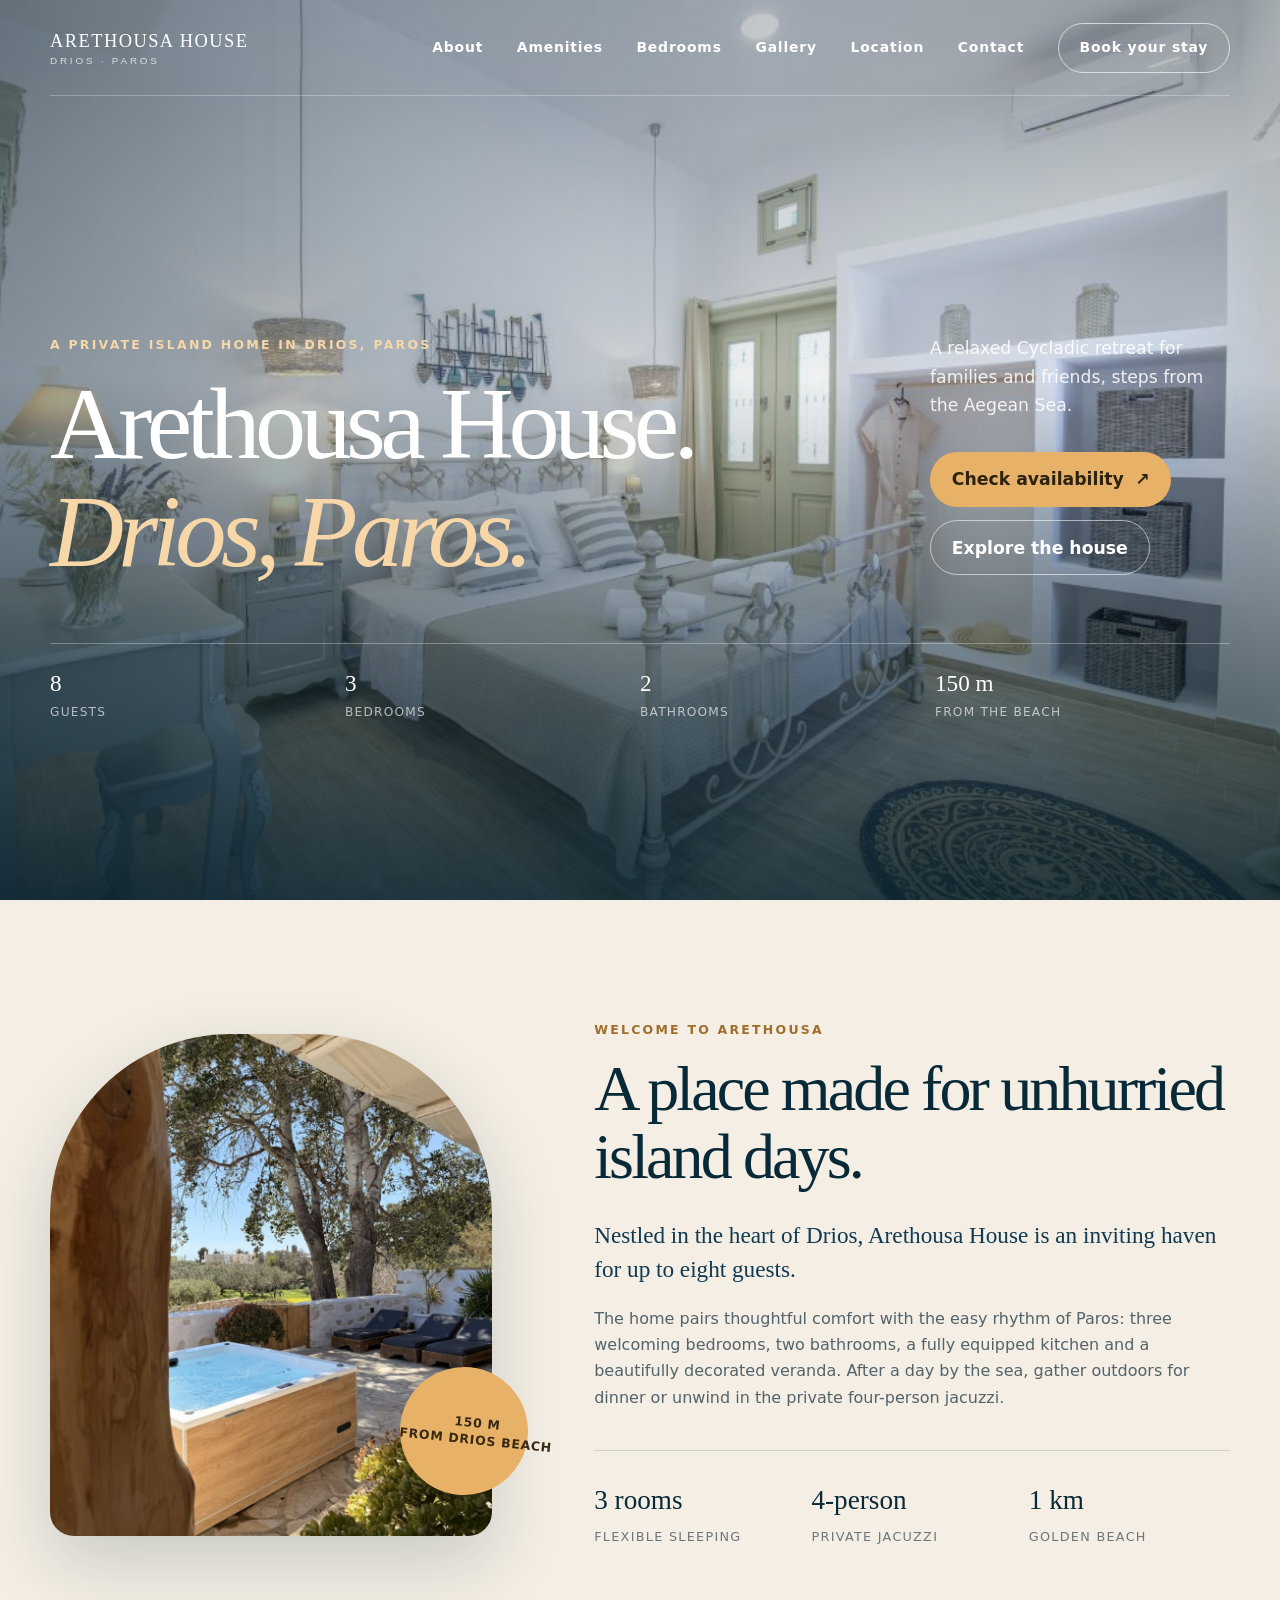
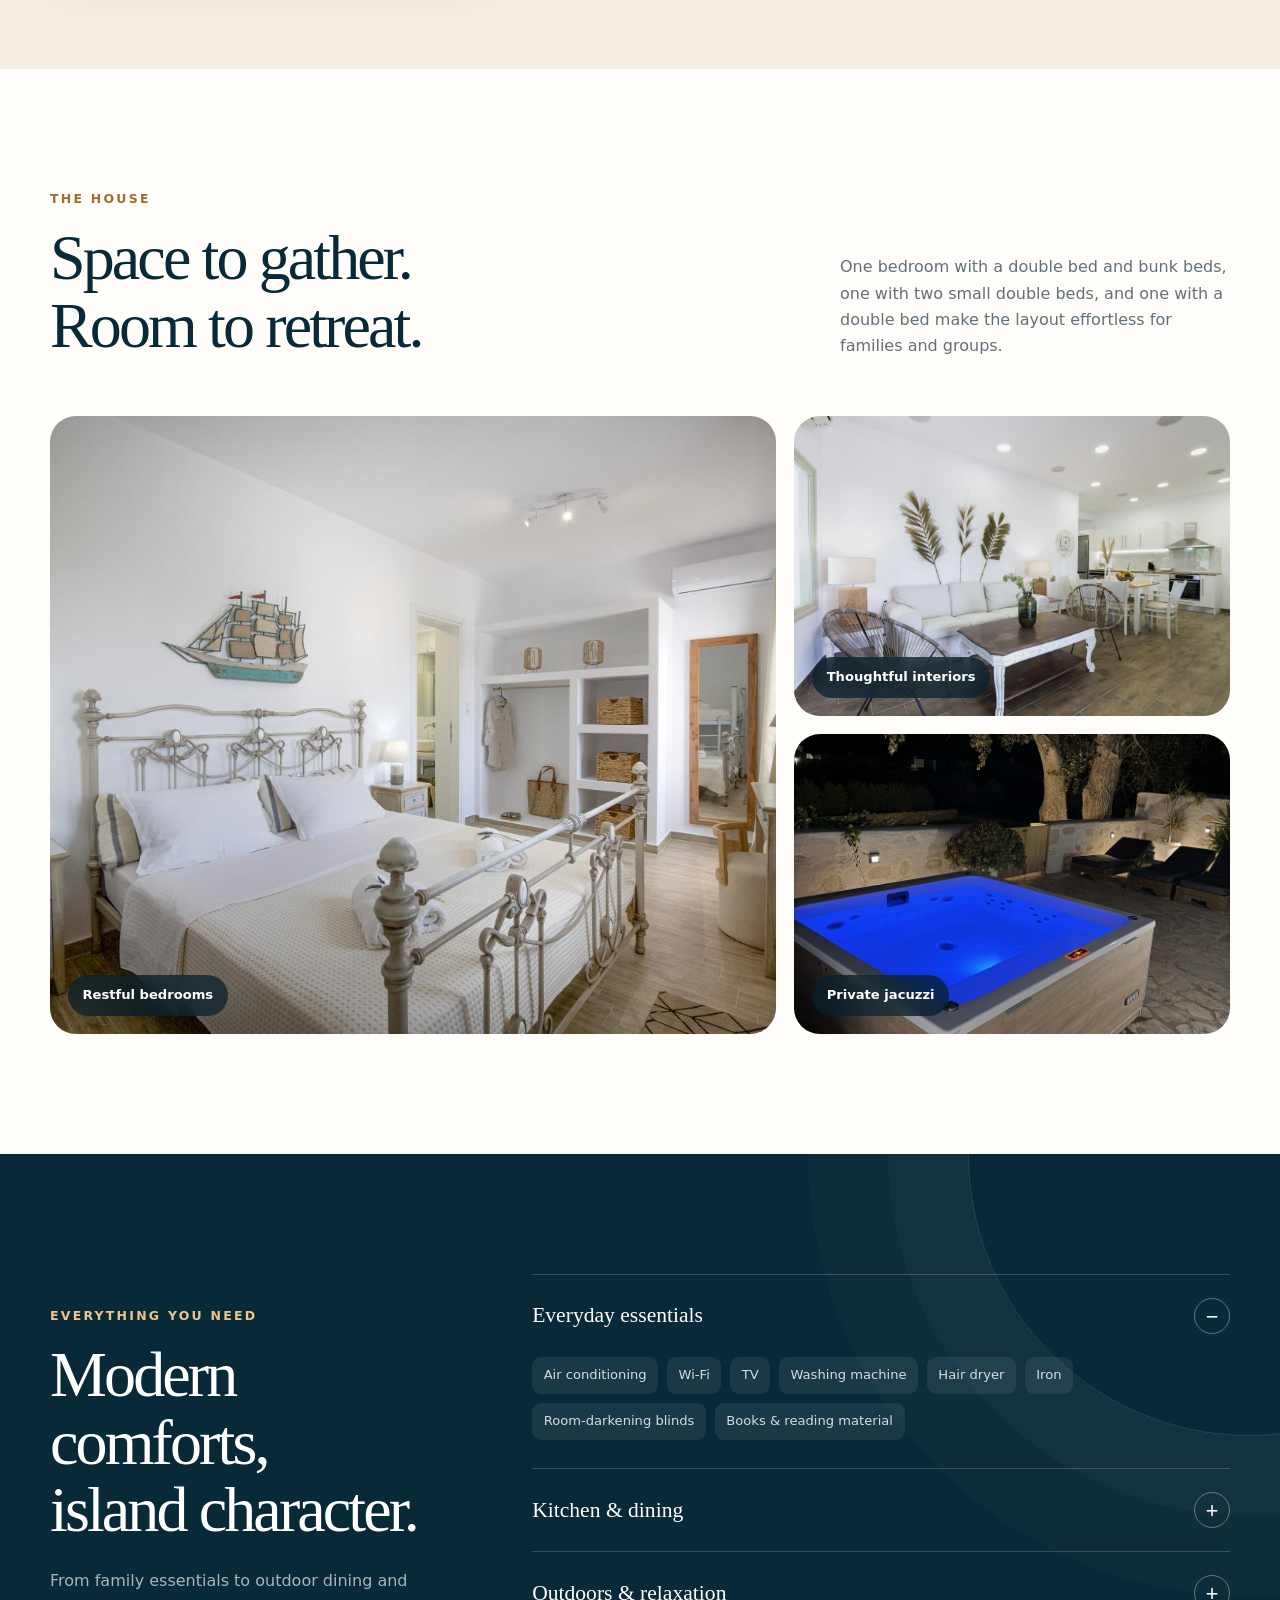
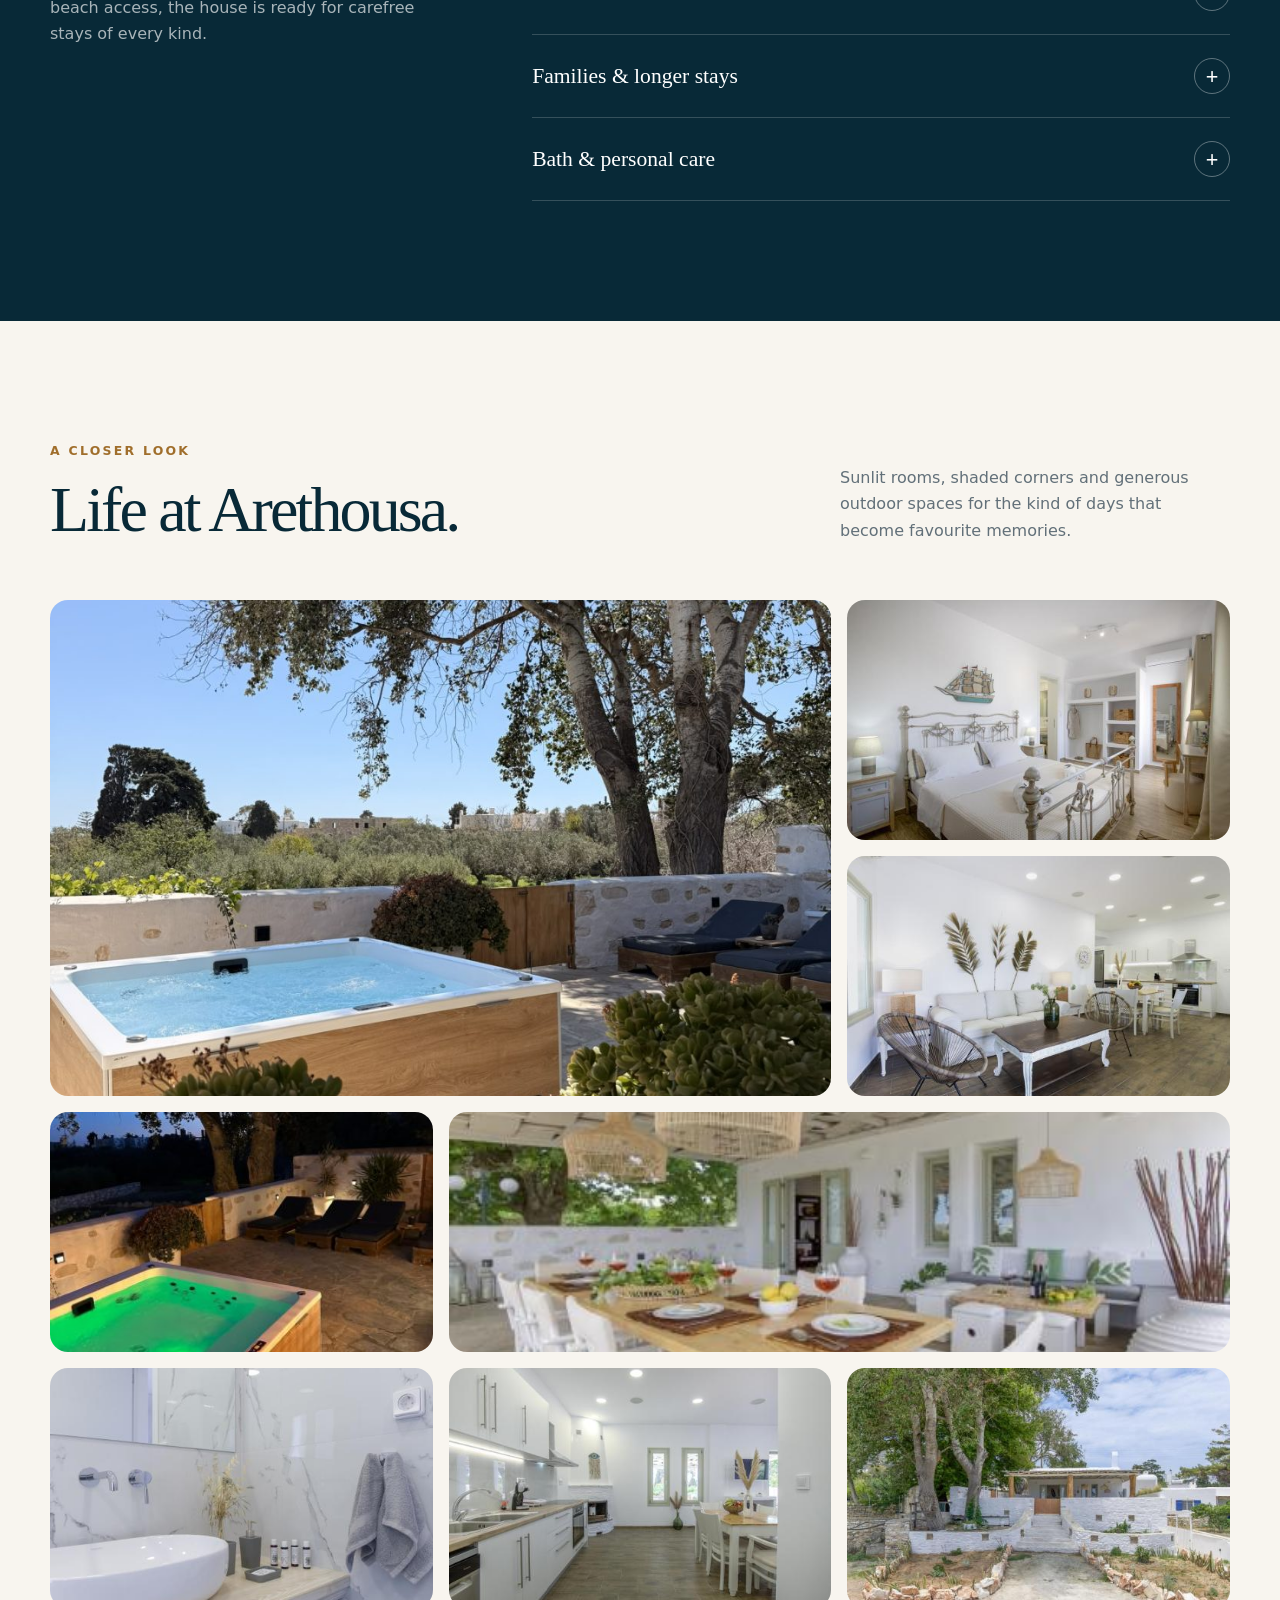
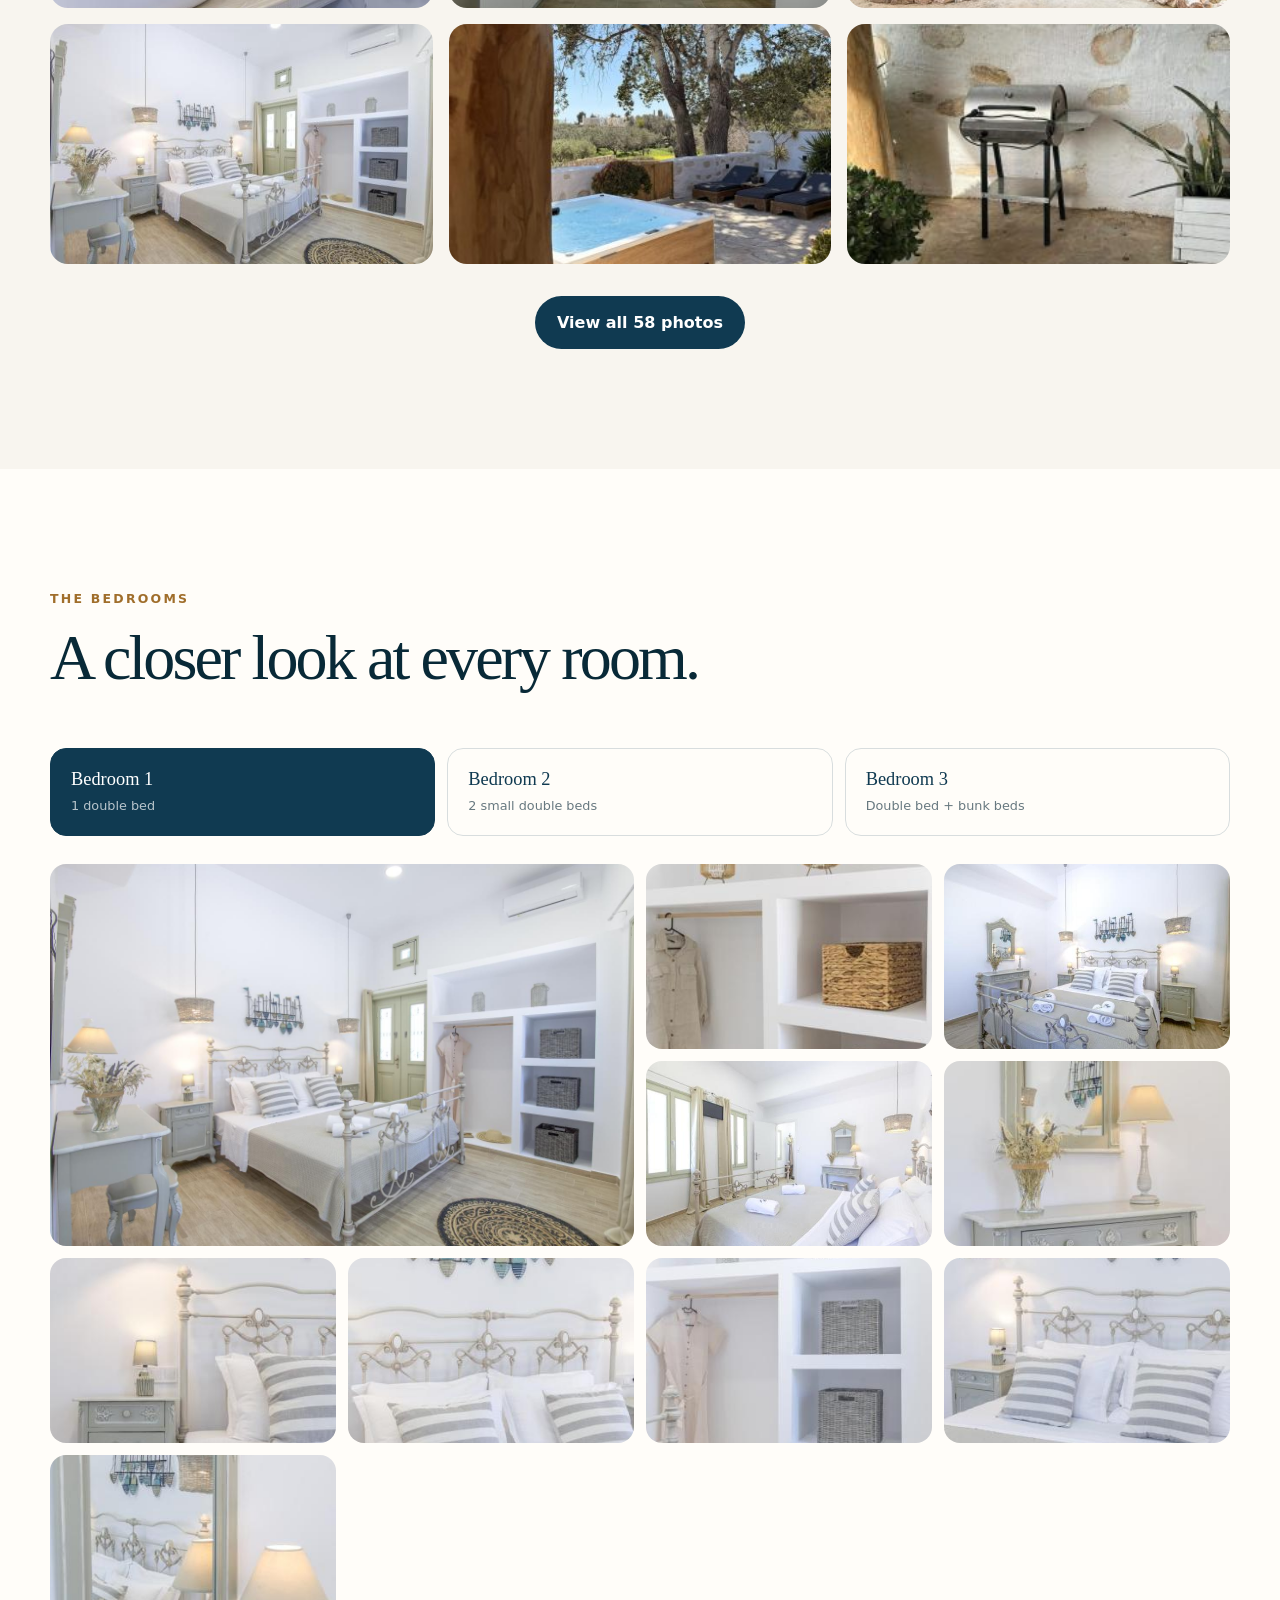
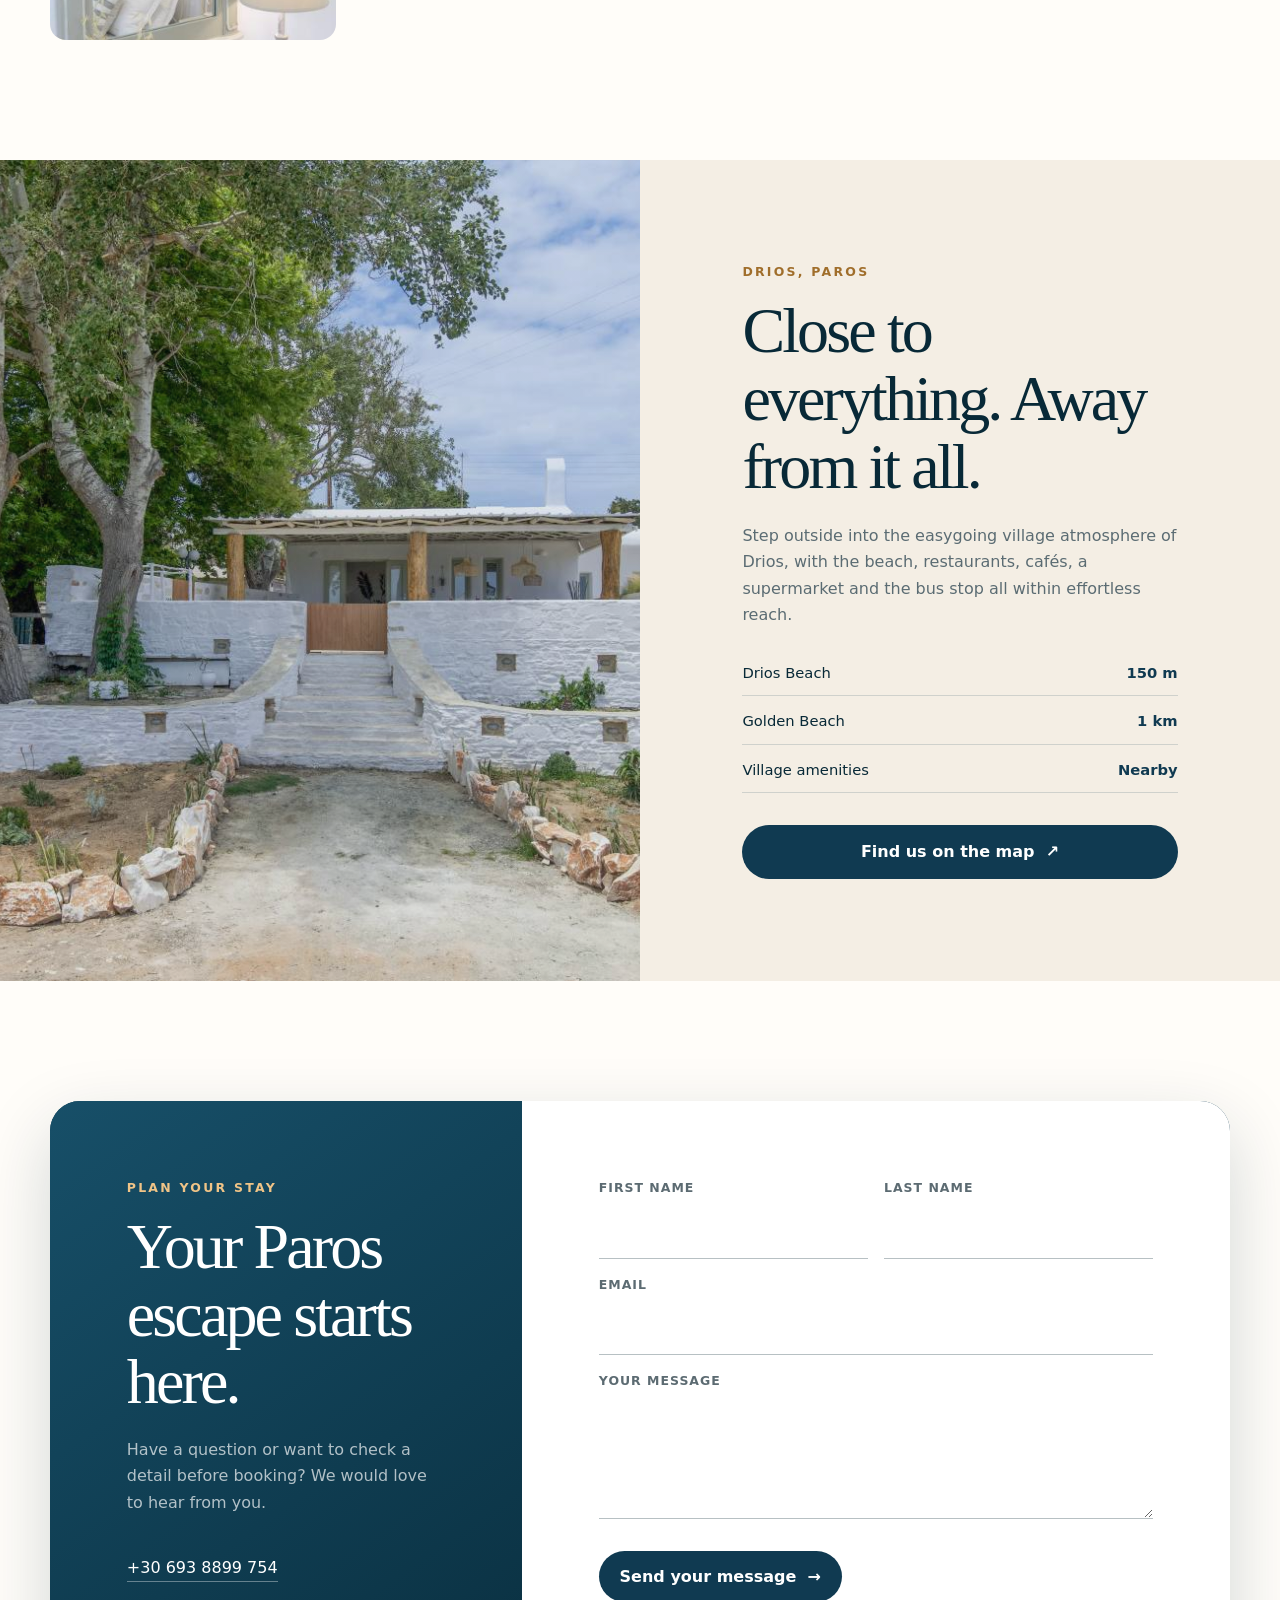
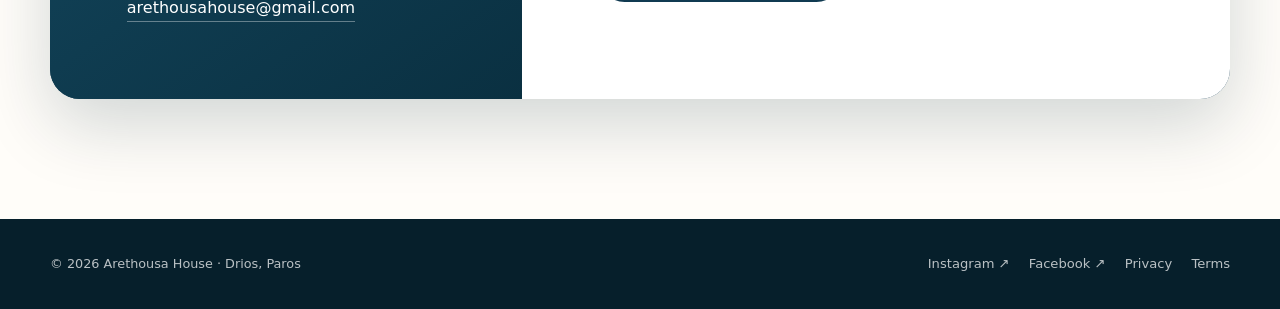
==== commit cbeed348: "Update guest capacity to 8 guests" ====
--- a/index.html
+++ b/index.html
@@ -3,7 +3,7 @@
 <head>
   <meta charset="utf-8">
   <meta name="viewport" content="width=device-width, initial-scale=1">
-  <meta name="description" content="Arethousa House in Drios, Paros: a three-bedroom holiday home for up to 8 guests and 2 infants, 150 metres from Drios Beach and 1 km from Golden Beach.">
+  <meta name="description" content="Arethousa House in Drios, Paros: a three-bedroom holiday home for up to 8 guests, 150 metres from Drios Beach and 1 km from Golden Beach.">
   <meta name="keywords" content="Arethousa House, Drios Paros, Drios Beach, Golden Beach, holiday home Paros, family accommodation Paros">
   <meta name="robots" content="index, follow, max-image-preview:large">
   <link rel="canonical" href="https://arethousahouse.gr/">
@@ -273,7 +273,7 @@
           </div>
         </div>
         <div class="hero-meta" aria-label="Property highlights">
-          <div class="meta-item"><strong>8 + 2</strong><span>Guests & infants</span></div>
+          <div class="meta-item"><strong>8</strong><span>Guests</span></div>
           <div class="meta-item"><strong>3</strong><span>Bedrooms</span></div>
           <div class="meta-item"><strong>2</strong><span>Bathrooms</span></div>
           <div class="meta-item"><strong>150 m</strong><span>From the beach</span></div>
@@ -289,7 +289,7 @@
         <div class="intro-copy reveal">
           <p class="eyebrow">Welcome to Arethousa</p>
           <h2>A place made for unhurried island days.</h2>
-          <p class="lead">Nestled in the heart of Drios, Arethousa House is an inviting haven for up to eight guests and two infants.</p>
+          <p class="lead">Nestled in the heart of Drios, Arethousa House is an inviting haven for up to eight guests.</p>
           <p class="body">The home pairs thoughtful comfort with the easy rhythm of Paros: three welcoming bedrooms, two bathrooms, a fully equipped kitchen and a beautifully decorated veranda. After a day by the sea, gather outdoors for dinner or unwind in the private four-person jacuzzi.</p>
           <div class="quick-facts">
             <div class="fact"><strong>3 rooms</strong><span>Flexible sleeping</span></div>
